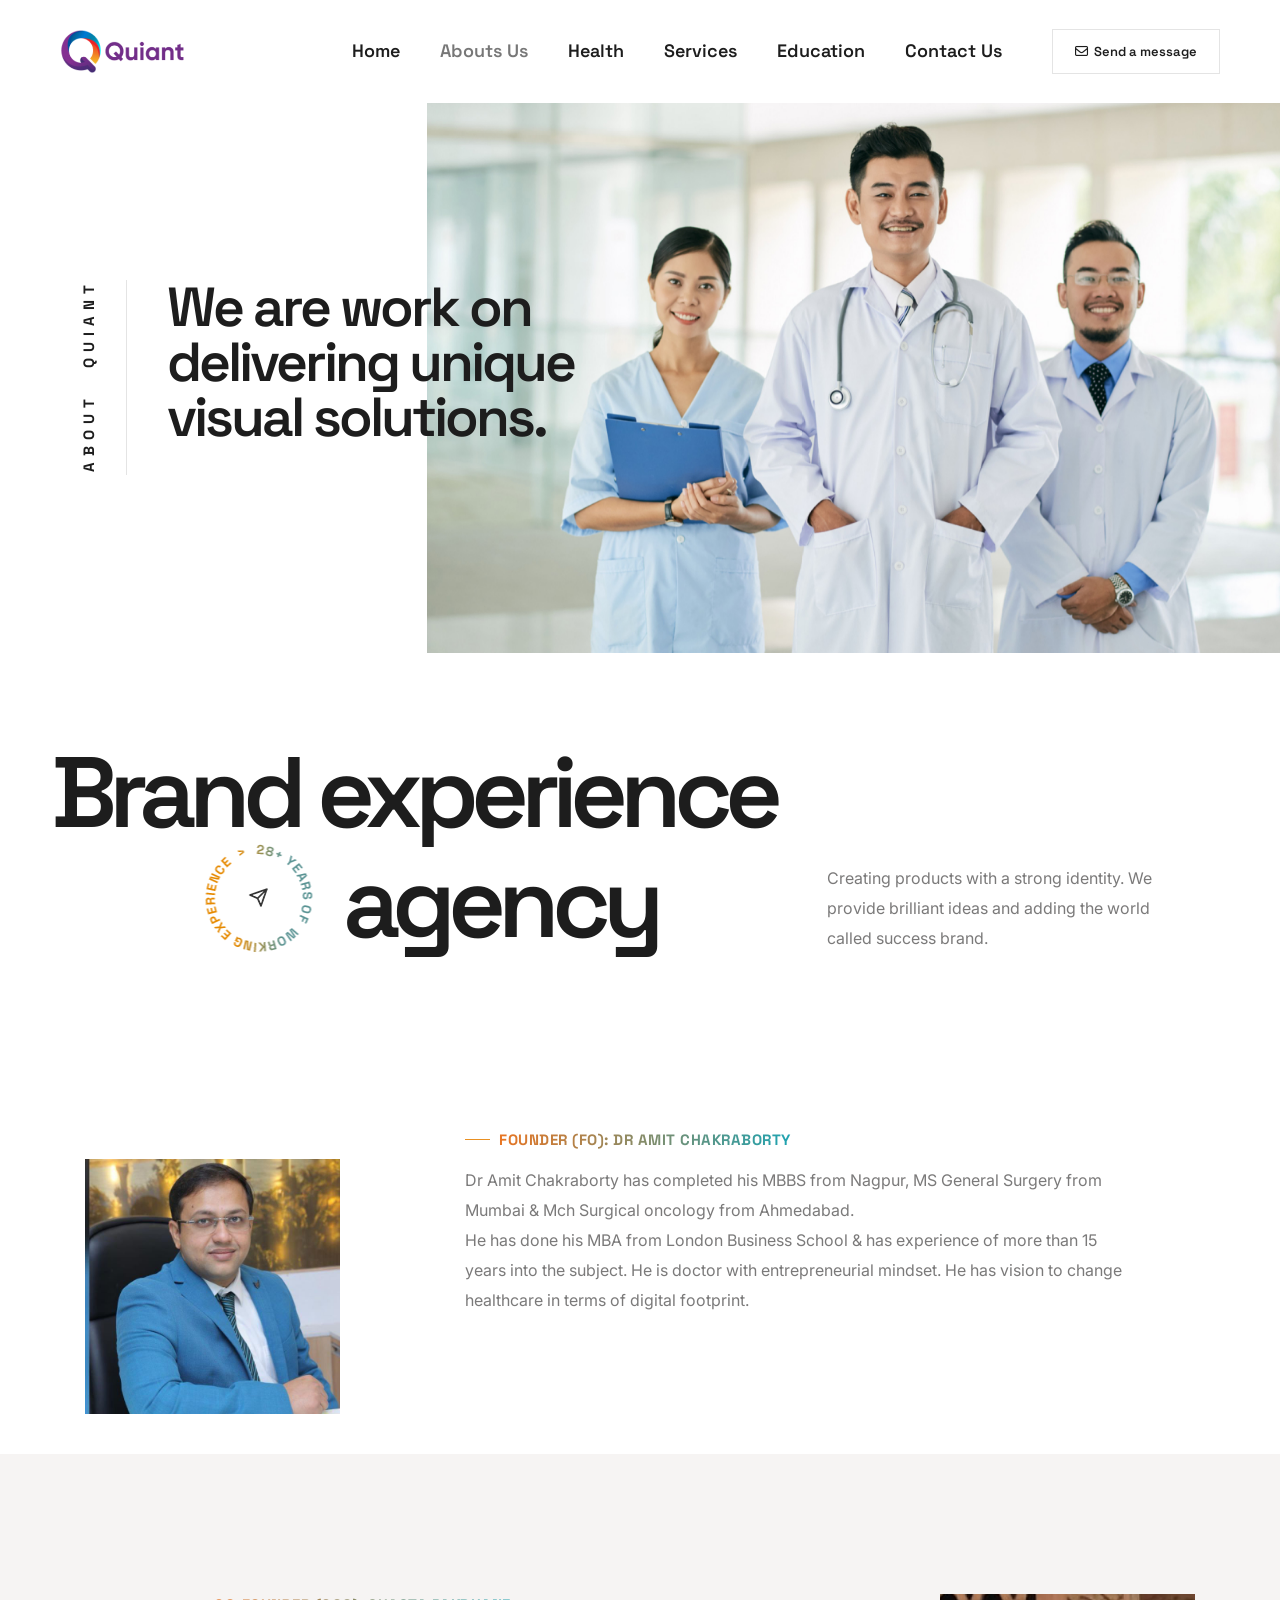
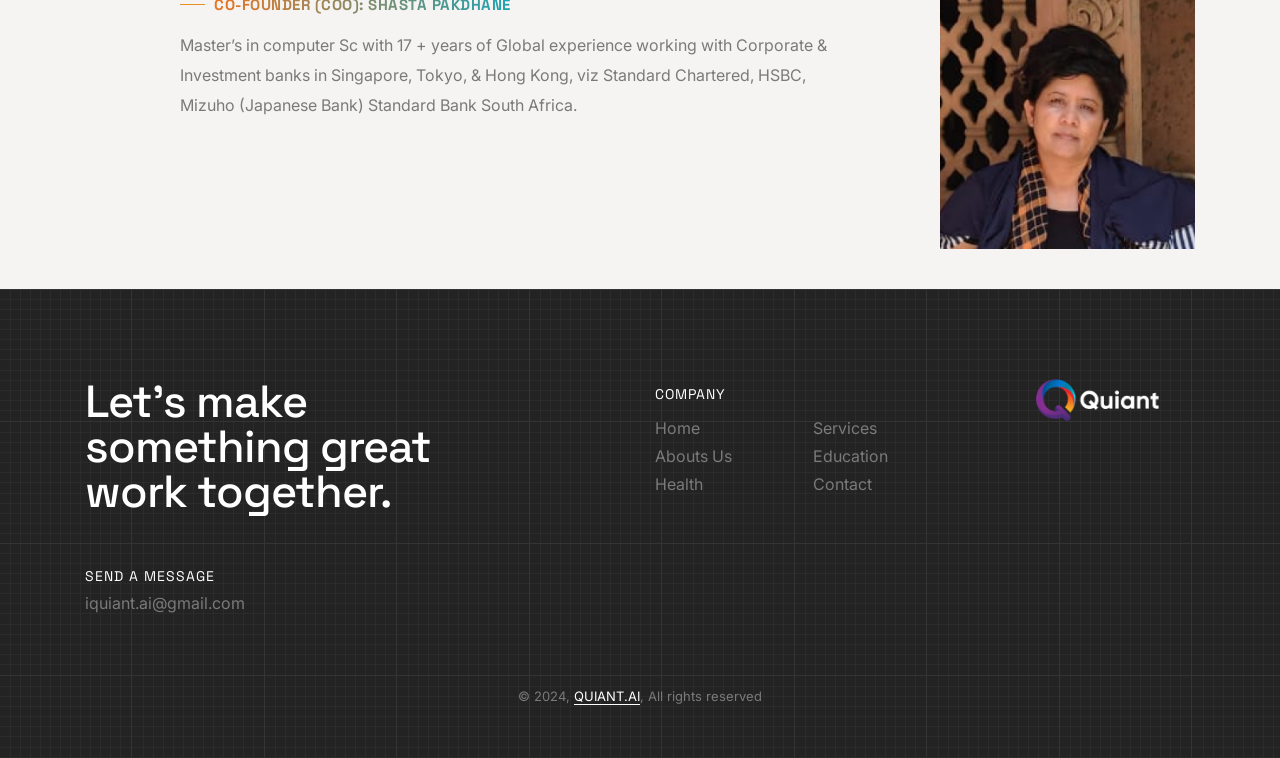
==== about.html @ cbd90752 "Quiant main website" ====
<!DOCTYPE html>
<html lang="en">
  <head>
    <meta http-equiv="Content-Type" content="text/html; charset=UTF-8">
    <title>Welcome to QUIANT.AI</title>

    <meta name="description" content="QUIANT.AI">
    <meta name=”robots” content="index, follow">

    <meta http-equiv="X-UA-Compatible" content="IE=edge">
    <meta name="viewport" content="width=device-width,initial-scale=1.0">
    <link rel="shortcut icon" href="images/favicon.png">
    <link rel="preconnect" href="https://fonts.googleapis.com/" crossorigin="">
    <link rel="preconnect" href="https://fonts.gstatic.com/" crossorigin="">
    <link rel="stylesheet" href="css/vendors.min.css">
    <link rel="stylesheet" href="css/icon.min.css">
    <!-- <link rel="stylesheet" href="https://cdnjs.cloudflare.com/ajax/libs/font-awesome/6.5.2/css/all.min.css" integrity="sha512-SnH5WK+bZxgPHs44uWIX+LLJAJ9/2PkPKZ5QiAj6Ta86w+fsb2TkcmfRyVX3pBnMFcV7oQPJkl9QevSCWr3W6A==" crossorigin="anonymous" referrerpolicy="no-referrer" /> -->
    <link rel="stylesheet" href="css/style.min.css">
    <link rel="stylesheet" href="css/responsive.min.css">
    <link rel="stylesheet" href="css/branding-agency.css">
  </head>
  <body>
    <header>
      <nav class="navbar navbar-expand-lg header-light bg-white header-reverse glass-effect">
        <div class="container-fluid">
          <div class="col-auto col-lg-2 me-lg-0 me-auto">
            <a class="navbar-brand" href="">
              <img src="images/logo.png" alt="" class="default-logo" width="125" height="34">
            </a>
          </div>
          <div class="col-auto ms-auto md-ms-0 menu-order position-static">
            <button class="navbar-toggler float-start" type="button" data-bs-toggle="collapse" data-bs-target="#navbarNav" aria-controls="#navbarNav-clone" aria-label="Toggle navigation" data-target="#navbarNav-clone">
              <span class="navbar-toggler-line"></span>
              <span class="navbar-toggler-line"></span>
              <span class="navbar-toggler-line"></span>
              <span class="navbar-toggler-line"></span>
            </button>
            <div class="collapse navbar-collapse justify-content-center" id="navbarNav">
              <ul class="navbar-nav alt-font">
                <li class="nav-item">
                  <a href="index.html" class="nav-link">Home</a>
                </li>
                <li class="nav-item active">
                  <a href="about.html" class="nav-link">Abouts Us</a>
                </li>
                <li class="nav-item">
                  <a href="health.html" class="nav-link">Health</a>
                </li>
                <li class="nav-item">
                  <a href="services.html" class="nav-link">Services</a>
                </li>
                <li class="nav-item">
                  <a href="education.html" class="nav-link">Education</a>
                </li>
                <li class="nav-item">
                  <a href="contact.html" class="nav-link">Contact Us</a>
                </li>
              </ul>
            </div>
          </div>
          <div class="col-auto text-end d-none d-sm-flex">
            <div class="header-icon">
              <div class="header-button">
                <a href="mailto:iquiant.ai@gmail.com" class="btn border-1 btn-transparent-light-gray btn-medium left-icon btn-switch-text">
                  <span>
                    <span>
                      <i class="fa-regular fa-envelope"></i>
                    </span>
                    <span class="btn-double-text" data-text="Send a message">Send a message</span>
                  </span>
                </a>
              </div>
            </div>
          </div>
        </div>
      </nav>
    </header>
    <div class="page-layout">
      <section class="p-0 top-space-margin position-relative overflow-hidden" style="margin-top: 94px;">
        <div class="container-fluid p-0 h-100 position-relative">
          <div class="row g-0">
            <div class="col-xl-4 col-lg-5 d-flex justify-content-center align-items-center ps-10 xxl-ps-6 xl-ps-4 md-ps-4 sm-ps-0 position-relative order-2 order-lg-1 appear anime-child anime-complete" data-anime="{ &quot;el&quot;: &quot;childs&quot;, &quot;translateY&quot;: [30, 0], &quot;opacity&quot;: [0,1], &quot;duration&quot;: 600, &quot;delay&quot;:0, &quot;staggervalue&quot;: 300, &quot;easing&quot;: &quot;easeOutQuad&quot; }">
              <div class="vertical-title-center align-items-center justify-content-center flex-shrink-0 w-75px sm-w-50px" style="">
                <h1 class="title fs-15 alt-font text-dark-gray fw-700 text-uppercase ls-1px text-uppercase d-flex w-auto align-items-center m-0 appear" data-fancy-text="{ &quot;opacity&quot;: [0, 1], &quot;translateY&quot;: [50, 0], &quot;filter&quot;: [&quot;blur(20px)&quot;, &quot;blur(0px)&quot;], &quot;string&quot;: [&quot;about agency&quot;], &quot;duration&quot;: 400, &quot;delay&quot;: 0, &quot;speed&quot;: 50, &quot;easing&quot;: &quot;easeOutQuad&quot; }">
                  <span class="anime-text words chars splitting" data-splitting="true" style="--word-total: 2; --char-total: 11;">
                    <span class="word" data-word="about" style="--word-index: 0;">
                      <span class="char" data-char="a" style="--char-index: 0; opacity: 1; transform: translateY(0px); filter: blur(0px);">a</span>
                      <span class="char" data-char="b" style="--char-index: 1; opacity: 1; transform: translateY(0px); filter: blur(0px);">b</span>
                      <span class="char" data-char="o" style="--char-index: 2; opacity: 1; transform: translateY(0px); filter: blur(0px);">o</span>
                      <span class="char" data-char="u" style="--char-index: 3; opacity: 1; transform: translateY(0px); filter: blur(0px);">u</span>
                      <span class="char" data-char="t" style="--char-index: 4; opacity: 1; transform: translateY(0px); filter: blur(0px);">t</span>
                    </span>
                    <span class="whitespace"></span>
                    <span class="word" data-word="agency" style="--word-index: 1;">
                        <span class="char" data-char="a" ></span>
                        <span class="char" data-char="a" ></span>
                        <span class="char" data-char="a" ></span>
                        <span class="char" data-char="a" ></span>
                        <span class="char" data-char="a" ></span>
                      <span class="char" data-char="a" style="--char-index: 5; opacity: 1; transform: translateY(0px); filter: blur(0px);">Q</span>
                      <span class="char" data-char="g" style="--char-index: 6; opacity: 1; transform: translateY(0px); filter: blur(0px);">U</span>
                      <span class="char" data-char="e" style="--char-index: 7; opacity: 1; transform: translateY(0px); filter: blur(0px);">I</span>
                      <span class="char" data-char="n" style="--char-index: 8; opacity: 1; transform: translateY(0px); filter: blur(0px);">A</span>
                      <span class="char" data-char="c" style="--char-index: 9; opacity: 1; transform: translateY(0px); filter: blur(0px);">N</span>
                      <span class="char" data-char="y" style="--char-index: 10; opacity: 1; transform: translateY(0px); filter: blur(0px);">T</span>
                    </span>
                  </span>
                </h1>
              </div>
              <div class="border-start border-color-extra-medium-gray ps-40px sm-ps-20px position-relative z-index-9" style="">
                <h2 class="text-dark-gray fw-600 alt-font outside-box-right-10 xl-outside-box-right-15 lg-outside-box-right-20 md-me-0 sm-mb-0 ls-minus-3px">We are work on delivering unique visual solutions.</h2>
              </div>
            </div>
            <div class="col-xl-8 col-lg-7 position-relative one-half-screen order-1 order-lg-2 md-mb-50px">
              <div class="overflow-hidden position-relative">
                <div class="w-100 appear" data-anime="{ &quot;effect&quot;: &quot;slide&quot;, &quot;direction&quot;: &quot;lr&quot;, &quot;color&quot;: &quot;#f7f7f7&quot;, &quot;duration&quot;: 1000, &quot;delay&quot;: 0 }" style="position: relative;">
                  <img src="images/about-title-bg.jpg" alt="" class="w-100 liquid-parallax" data-parallax-liquid="true" data-parallax-position="top" data-parallax-scale="1.05" style="transform: translateY(-24px) scale(1.049); opacity: 1;" data-no-retina="">
                </div>
              </div>
            </div>
          </div>
        </div>
      </section>
      <section>
        <div class="container">
          <div class="row mb-6 sm-mb-50px">
            <div class="col-md-12 text-center text-md-start" data-anime="{&quot;opacity&quot;: [0,1], &quot;duration&quot;: 600, &quot;delay&quot;:0, &quot;staggervalue&quot;: 300, &quot;easing&quot;: &quot;easeOutQuad&quot; }">
              <div class="fs-140 xxl-fs-100 sm-fs-60 fw-600 text-dark-gray alt-font ls-minus-8px sm-ls-minus-2px skrollable skrollable-before" data-bottom-top="transform: translate3d(-50px, 0px, 0px);" data-top-bottom="transform: translate3d(50px, 0px, 0px);" style="transform: translate3d(-50px, 0px, 0px);">Brand experience</div>
            </div>
            <div class="col-12">
              <div class="row align-items-center align-items-lg-end skrollable skrollable-before" data-bottom-top="transform: translate3d(-30px, 0px, 0px);" data-top-bottom="transform: translate3d(30px, 0px, 0px);" style="transform: translate3d(-30px, 0px, 0px);">
                <div class="col-lg-3 col-md-4 text-md-end text-center md-mt-30px md-mb-20px" data-anime="{&quot;opacity&quot;: [0,1], &quot;duration&quot;: 600, &quot;delay&quot;:0, &quot;staggervalue&quot;: 300, &quot;easing&quot;: &quot;easeOutQuad&quot; }">
                  <div class="position-relative">
                    <img src="images/about-01.webp" class="animation-rotation position-relative z-index-2" alt="" data-no-retina="">
                    <div class="absolute-middle-center w-100 z-index-1">
                      <img src="images/about-02.webp" alt="" data-no-retina="">
                    </div>
                  </div>
                </div>
                <div class="col-lg-5 col-md-6 text-center text-md-start" data-anime="{&quot;opacity&quot;: [0,1], &quot;duration&quot;: 600, &quot;delay&quot;:0, &quot;staggervalue&quot;: 300, &quot;easing&quot;: &quot;easeOutQuad&quot; }">
                  <div class="fs-140 xxl-fs-100 sm-fs-60 fw-600 text-dark-gray alt-font ls-minus-8px sm-ls-minus-2px">agency</div>
                </div>
                <div class="col-lg-4 last-paragraph-no-margin md-mt-30px" data-anime="{&quot;opacity&quot;: [0,1], &quot;duration&quot;: 600, &quot;delay&quot;:0, &quot;staggervalue&quot;: 300, &quot;easing&quot;: &quot;easeOutQuad&quot; }">
                  <p class="w-95 md-w-80 mx-auto text-center text-lg-start sm-w-100">Creating products with a strong identity. We provide brilliant ideas and adding the world called success brand. </p>
                </div>
              </div>
            </div>
          </div>
        </div>
      </section>
      
      <section class="pt-0">
         <div class="container">
           <div class="row d-flex justify-content-center align-items-center">
             <div class="col-lg-3 position-relative">
               <div class="row align-items-center position-relative md-mb-15 appear anime-complete" data-anime='{ "opacity": [0,1], "duration": 600, "delay":0, "staggervalue": 300, "easing": "easeOutQuad" }' style="">
                 <div class="w-100 sm-w-100 sm-mb-30px skrollable skrollable-before" data-bottom-top="transform: translateY(50px)" data-top-bottom="transform: translateY(-50px)" style="transform: translateY(50px);">
                   <img class="w-100" src="images/Amit-Chakraborty.png" alt="" data-no-retina="" />
                 </div>
               </div>
             </div>
             <div class="col-xl-8 col-lg-8 offset-xl-1 md-mt-20 sm-mt-0 appear anime-child anime-complete" data-anime='{ "el": "childs", "translateY": [30, 0], "opacity": [0,1], "duration": 600, "delay":0, "staggervalue": 300, "easing": "easeOutQuad" }'>
               <div class="mb-10px" style="">
                 <span class="w-25px h-1px d-inline-block bg-base-color me-5px align-middle"></span>
                 <span class="text-gradient-base-color fs-15 alt-font fw-700 ls-05px text-uppercase d-inline-block align-middle">Founder (FO): Dr Amit Chakraborty</span>
               </div>
                 <p class="w-90 md-w-100 mb-35px sm-mb-20px" style="">Dr Amit Chakraborty has completed his MBBS from Nagpur, MS General Surgery from Mumbai & Mch Surgical oncology from Ahmedabad.<br> He has done his MBA from London Business School & has experience of more than 15 years into the subject. He is doctor with entrepreneurial mindset. He has vision to change healthcare in terms of digital footprint.</p>
             </div>
           </div>
         </div>
       </section>
       <section class=" bg-linen">
         <div class="container">
           <div class="row d-flex justify-content-center align-items-center">
             
             <div class="col-xl-8 col-lg-8 offset-xl-1 md-mt-20 sm-mt-0 appear anime-child anime-complete" data-anime='{ "el": "childs", "translateY": [30, 0], "opacity": [0,1], "duration": 600, "delay":0, "staggervalue": 300, "easing": "easeOutQuad" }'>
                 <div class="mb-10px" style="">
                   <span class="w-25px h-1px d-inline-block bg-base-color me-5px align-middle"></span>
                   <span class="text-gradient-base-color fs-15 alt-font fw-700 ls-05px text-uppercase d-inline-block align-middle">Co-Founder (COO): Shasta Pakdhane</span>
                 </div>
                   <p class="w-90 md-w-100 mb-35px sm-mb-20px" style="">Master’s in computer Sc with 17 + years of Global experience working with Corporate & Investment banks in Singapore, Tokyo, & Hong Kong, viz Standard Chartered, HSBC, Mizuho (Japanese Bank) Standard Bank South Africa.</p>
               </div>
               
             <div class="col-lg-3 position-relative">
               <div class="row align-items-center position-relative md-mb-15 appear anime-complete" data-anime='{ "opacity": [0,1], "duration": 600, "delay":0, "staggervalue": 300, "easing": "easeOutQuad" }' style="">
                 <div class="w-100 sm-w-100 sm-mb-30px skrollable skrollable-before" data-bottom-top="transform: translateY(50px)" data-top-bottom="transform: translateY(-50px)" style="transform: translateY(50px);">
                   <img class="w-100" src="images/Shasta-Pakdhane.png" alt="" data-no-retina="" />
                 </div>
               </div>
             </div>
           </div>
         </div>
       </section>
       
      <footer class="bg-charcoal-blue pb-4 sm-pb-50px" style="background-image: url(images/pattern.svg)">
        <div class="container">
          <div class="row mb-6">
            <div class="col-lg-5 col-md-6 sm-mb-30px order-2 order-md-1">
              <h3 class="text-white fw-500 alt-font mb-50px ls-minus-1px sm-mb-30px">Let's make something great work together.</h3>
              <div class="row">
                <div class="col-lg-5 col-6">
                  <span class="alt-font fs-14 text-uppercase d-block text-white ls-1px lh-24">Send a message</span>
                  <a href="mailto:iquiant.ai@gmail.com">iquiant.ai@gmail.com</a>
                </div>
              </div>
            </div>
            <div class="col-md-4 offset-lg-1 col-6 order-3 order-md-2">
              <span class="alt-font fs-14 text-uppercase mb-5px d-block text-white ls-1px">Company</span>
              <div class="row">
                <ul class="col-md-5 col-6">
                  <li>
                    <a href="index.html">Home</a>
                  </li>
                  <li>
                    <a href="about.html">Abouts Us</a>
                  </li>
                  <li>
                    <a href="health.html">Health</a>
                  </li>
                </ul>
                <ul class="col-md-5 col-6">
                  <li>
                    <a href="services.html">Services</a>
                  </li>
                  <li>
                    <a href="education.html">Education</a>
                  </li>
                  <li>
                    <a href="contact.html">Contact</a>
                  </li>
                </ul>
              </div>
            </div>
            <div class="col-md-2 order-1 order-md-4 sm-mb-30px">
              <a href="" class="footer-logo">
                <img src="images/white-logo.png" alt="" width="125" height="34">
              </a>
            </div>
          </div>
          <div class="row">
            <div class="col-md-12 text-center last-paragraph-no-margin">
              <p class="fs-13 lh-22">© 2024, <a href="" target="_blank" class="text-decoration-line-bottom text-white">QUIANT.AI</a>, All rights reserved </p>
            </div>
          </div>
        </div>
      </footer>
    </div>
    <div class="scroll-progress d-none d-xxl-block">
      <a href="" class="scroll-top" aria-label="scroll">
        <span class="scroll-text">Scroll</span>
        <span class="scroll-line">
          <span class="scroll-point"></span>
        </span>
      </a>
    </div>
    <script type="text/javascript" src="js/jquery.js"></script>
    <script type="text/javascript" src="js/vendors.min.js"></script>
    <script type="text/javascript" src="js/main.js"></script>
  </body>
---- css/icon.min.css ----
@charset "UTF-8";/*!
    Font Awesome
    Version: 6.5.1
    Plugin URL: https://fontawesome.com
    License: Copyright 2023 Fonticons, Inc. | https://fontawesome.com/license/free (Icons: CC BY 4.0, Fonts: SIL OFL 1.1, Code: MIT License)
!*/.fa-stack,.fa-ul>li{position:relative}.fa-beat,.fa-bounce{-webkit-animation-delay:var(--fa-animation-delay,0s);-webkit-animation-duration:var(--fa-animation-duration,1s)}.fa{font-family:var(--fa-style-family,"Font Awesome 6 Free");font-weight:var(--fa-style,900)}.fa-brands,.fa-regular,.fab,.far{font-weight:400}.fa,.fa-brands,.fa-classic,.fa-regular,.fa-sharp,.fa-solid,.fab,.far,.fas{-moz-osx-font-smoothing:grayscale;-webkit-font-smoothing:antialiased;display:var(--fa-display,inline-block);font-style:normal;font-variant:normal;line-height:1;text-rendering:auto}.fa-classic,.fa-regular,.fa-solid,.far,.fas{font-family:"Font Awesome 6 Free"}.fa-brands,.fab{font-family:"Font Awesome 6 Brands"}.fa-1x{font-size:1em}.fa-2x,.fa-2xl,.fa-stack-2x{font-size:2em}.fa-3x{font-size:3em}.fa-4x{font-size:4em}.fa-5x{font-size:5em}.fa-6x{font-size:6em}.fa-7x{font-size:7em}.fa-8x{font-size:8em}.fa-9x{font-size:9em}.fa-10x{font-size:10em}.fa-2xs{font-size:.625em;line-height:.1em;vertical-align:.225em}.fa-xs{font-size:.75em;line-height:.08333em;vertical-align:.125em}.fa-sm{font-size:.875em;line-height:.07143em;vertical-align:.05357em}.fa-lg{font-size:1.25em;line-height:.05em;vertical-align:-.075em}.fa-xl{font-size:1.5em;line-height:.04167em;vertical-align:-.125em}.fa-2xl{line-height:.03125em;vertical-align:-.1875em}.fa-fw{text-align:center;width:1.25em}.fa-ul{list-style-type:none;margin-left:var(--fa-li-margin,2.5em);padding-left:0}.fa-li{left:calc(var(--fa-li-width,2em) * -1);position:absolute;text-align:center;width:var(--fa-li-width,2em);line-height:inherit}.fa-border{border-color:var(--fa-border-color,#eee);border-radius:var(--fa-border-radius,.1em);border-style:var(--fa-border-style,solid);border-width:var(--fa-border-width,.08em);padding:var(--fa-border-padding,.2em .25em .15em)}.fa-pull-left{float:left;margin-right:var(--fa-pull-margin,.3em)}.fa-pull-right{float:right;margin-left:var(--fa-pull-margin,.3em)}.fa-beat{-webkit-animation-name:fa-beat;animation-name:fa-beat;animation-delay:var(--fa-animation-delay,0s);-webkit-animation-direction:var(--fa-animation-direction,normal);animation-direction:var(--fa-animation-direction,normal);animation-duration:var(--fa-animation-duration,1s);-webkit-animation-iteration-count:var(--fa-animation-iteration-count,infinite);animation-iteration-count:var(--fa-animation-iteration-count,infinite);-webkit-animation-timing-function:var(--fa-animation-timing,ease-in-out);animation-timing-function:var(--fa-animation-timing,ease-in-out)}.fa-bounce,.fa-fade{-webkit-animation-direction:var(--fa-animation-direction,normal);-webkit-animation-iteration-count:var(--fa-animation-iteration-count,infinite)}.fa-bounce{-webkit-animation-name:fa-bounce;animation-name:fa-bounce;animation-delay:var(--fa-animation-delay,0s);animation-direction:var(--fa-animation-direction,normal);animation-duration:var(--fa-animation-duration,1s);animation-iteration-count:var(--fa-animation-iteration-count,infinite);-webkit-animation-timing-function:var(--fa-animation-timing,cubic-bezier(.28,.84,.42,1));animation-timing-function:var(--fa-animation-timing,cubic-bezier(.28,.84,.42,1))}.fa-beat-fade,.fa-fade{-webkit-animation-delay:var(--fa-animation-delay,0s)}.fa-fade{-webkit-animation-name:fa-fade;animation-name:fa-fade;animation-delay:var(--fa-animation-delay,0s);animation-direction:var(--fa-animation-direction,normal);-webkit-animation-duration:var(--fa-animation-duration,1s);animation-duration:var(--fa-animation-duration,1s);animation-iteration-count:var(--fa-animation-iteration-count,infinite);-webkit-animation-timing-function:var(--fa-animation-timing,cubic-bezier(.4,0,.6,1));animation-timing-function:var(--fa-animation-timing,cubic-bezier(.4,0,.6,1))}.fa-beat-fade,.fa-flip{-webkit-animation-direction:var(--fa-animation-direction,normal);-webkit-animation-iteration-count:var(--fa-animation-iteration-count,infinite)}.fa-beat-fade{-webkit-animation-name:fa-beat-fade;animation-name:fa-beat-fade;animation-delay:var(--fa-animation-delay,0s);animation-direction:var(--fa-animation-direction,normal);-webkit-animation-duration:var(--fa-animation-duration,1s);animation-duration:var(--fa-animation-duration,1s);animation-iteration-count:var(--fa-animation-iteration-count,infinite);-webkit-animation-timing-function:var(--fa-animation-timing,cubic-bezier(.4,0,.6,1));animation-timing-function:var(--fa-animation-timing,cubic-bezier(.4,0,.6,1))}.fa-flip,.fa-shake{-webkit-animation-delay:var(--fa-animation-delay,0s)}.fa-flip{-webkit-animation-name:fa-flip;animation-name:fa-flip;animation-delay:var(--fa-animation-delay,0s);animation-direction:var(--fa-animation-direction,normal);-webkit-animation-duration:var(--fa-animation-duration,1s);animation-duration:var(--fa-animation-duration,1s);animation-iteration-count:var(--fa-animation-iteration-count,infinite);-webkit-animation-timing-function:var(--fa-animation-timing,ease-in-out);animation-timing-function:var(--fa-animation-timing,ease-in-out)}.fa-shake,.fa-spin{-webkit-animation-direction:var(--fa-animation-direction,normal);-webkit-animation-iteration-count:var(--fa-animation-iteration-count,infinite)}.fa-shake{-webkit-animation-name:fa-shake;animation-name:fa-shake;animation-delay:var(--fa-animation-delay,0s);animation-direction:var(--fa-animation-direction,normal);-webkit-animation-duration:var(--fa-animation-duration,1s);animation-duration:var(--fa-animation-duration,1s);animation-iteration-count:var(--fa-animation-iteration-count,infinite);-webkit-animation-timing-function:var(--fa-animation-timing,linear);animation-timing-function:var(--fa-animation-timing,linear)}.fa-spin{-webkit-animation-name:fa-spin;animation-name:fa-spin;-webkit-animation-delay:var(--fa-animation-delay,0s);animation-delay:var(--fa-animation-delay,0s);animation-direction:var(--fa-animation-direction,normal);-webkit-animation-duration:var(--fa-animation-duration,2s);animation-duration:var(--fa-animation-duration,2s);animation-iteration-count:var(--fa-animation-iteration-count,infinite);-webkit-animation-timing-function:var(--fa-animation-timing,linear);animation-timing-function:var(--fa-animation-timing,linear)}.fa-spin-reverse{--fa-animation-direction:reverse}.fa-pulse,.fa-spin-pulse{-webkit-animation-name:fa-spin;animation-name:fa-spin;-webkit-animation-direction:var(--fa-animation-direction,normal);animation-direction:var(--fa-animation-direction,normal);-webkit-animation-duration:var(--fa-animation-duration,1s);animation-duration:var(--fa-animation-duration,1s);-webkit-animation-iteration-count:var(--fa-animation-iteration-count,infinite);animation-iteration-count:var(--fa-animation-iteration-count,infinite);-webkit-animation-timing-function:var(--fa-animation-timing,steps(8));animation-timing-function:var(--fa-animation-timing,steps(8))}@media (prefers-reduced-motion:reduce){.fa-beat,.fa-beat-fade,.fa-bounce,.fa-fade,.fa-flip,.fa-pulse,.fa-shake,.fa-spin,.fa-spin-pulse{-webkit-animation-delay:-1ms;animation-delay:-1ms;-webkit-animation-duration:1ms;animation-duration:1ms;-webkit-animation-iteration-count:1;animation-iteration-count:1;-webkit-transition-delay:0s;transition-delay:0s;-webkit-transition-duration:0s;transition-duration:0s}}@-webkit-keyframes fa-beat{0%,90%{-webkit-transform:scale(1);transform:scale(1)}45%{-webkit-transform:scale(var(--fa-beat-scale,1.25));transform:scale(var(--fa-beat-scale,1.25))}}@keyframes fa-beat{0%,90%{-webkit-transform:scale(1);transform:scale(1)}45%{-webkit-transform:scale(var(--fa-beat-scale,1.25));transform:scale(var(--fa-beat-scale,1.25))}}@-webkit-keyframes fa-bounce{0%,100%,64%{-webkit-transform:scale(1,1) translateY(0);transform:scale(1,1) translateY(0)}10%{-webkit-transform:scale(var(--fa-bounce-start-scale-x,1.1),var(--fa-bounce-start-scale-y,.9)) translateY(0);transform:scale(var(--fa-bounce-start-scale-x,1.1),var(--fa-bounce-start-scale-y,.9)) translateY(0)}30%{-webkit-transform:scale(var(--fa-bounce-jump-scale-x,.9),var(--fa-bounce-jump-scale-y,1.1)) translateY(var(--fa-bounce-height,-.5em));transform:scale(var(--fa-bounce-jump-scale-x,.9),var(--fa-bounce-jump-scale-y,1.1)) translateY(var(--fa-bounce-height,-.5em))}50%{-webkit-transform:scale(var(--fa-bounce-land-scale-x,1.05),var(--fa-bounce-land-scale-y,.95)) translateY(0);transform:scale(var(--fa-bounce-land-scale-x,1.05),var(--fa-bounce-land-scale-y,.95)) translateY(0)}57%{-webkit-transform:scale(1,1) translateY(var(--fa-bounce-rebound,-.125em));transform:scale(1,1) translateY(var(--fa-bounce-rebound,-.125em))}}@keyframes fa-bounce{0%,100%,64%{-webkit-transform:scale(1,1) translateY(0);transform:scale(1,1) translateY(0)}10%{-webkit-transform:scale(var(--fa-bounce-start-scale-x,1.1),var(--fa-bounce-start-scale-y,.9)) translateY(0);transform:scale(var(--fa-bounce-start-scale-x,1.1),var(--fa-bounce-start-scale-y,.9)) translateY(0)}30%{-webkit-transform:scale(var(--fa-bounce-jump-scale-x,.9),var(--fa-bounce-jump-scale-y,1.1)) translateY(var(--fa-bounce-height,-.5em));transform:scale(var(--fa-bounce-jump-scale-x,.9),var(--fa-bounce-jump-scale-y,1.1)) translateY(var(--fa-bounce-height,-.5em))}50%{-webkit-transform:scale(var(--fa-bounce-land-scale-x,1.05),var(--fa-bounce-land-scale-y,.95)) translateY(0);transform:scale(var(--fa-bounce-land-scale-x,1.05),var(--fa-bounce-land-scale-y,.95)) translateY(0)}57%{-webkit-transform:scale(1,1) translateY(var(--fa-bounce-rebound,-.125em));transform:scale(1,1) translateY(var(--fa-bounce-rebound,-.125em))}}@-webkit-keyframes fa-fade{50%{opacity:var(--fa-fade-opacity,.4)}}@keyframes fa-fade{50%{opacity:var(--fa-fade-opacity,.4)}}@-webkit-keyframes fa-beat-fade{0%,100%{opacity:var(--fa-beat-fade-opacity,.4);-webkit-transform:scale(1);transform:scale(1)}50%{opacity:1;-webkit-transform:scale(var(--fa-beat-fade-scale,1.125));transform:scale(var(--fa-beat-fade-scale,1.125))}}@keyframes fa-beat-fade{0%,100%{opacity:var(--fa-beat-fade-opacity,.4);-webkit-transform:scale(1);transform:scale(1)}50%{opacity:1;-webkit-transform:scale(var(--fa-beat-fade-scale,1.125));transform:scale(var(--fa-beat-fade-scale,1.125))}}@-webkit-keyframes fa-flip{50%{-webkit-transform:rotate3d(var(--fa-flip-x,0),var(--fa-flip-y,1),var(--fa-flip-z,0),var(--fa-flip-angle,-180deg));transform:rotate3d(var(--fa-flip-x,0),var(--fa-flip-y,1),var(--fa-flip-z,0),var(--fa-flip-angle,-180deg))}}@keyframes fa-flip{50%{-webkit-transform:rotate3d(var(--fa-flip-x,0),var(--fa-flip-y,1),var(--fa-flip-z,0),var(--fa-flip-angle,-180deg));transform:rotate3d(var(--fa-flip-x,0),var(--fa-flip-y,1),var(--fa-flip-z,0),var(--fa-flip-angle,-180deg))}}@-webkit-keyframes fa-shake{0%{-webkit-transform:rotate(-15deg);transform:rotate(-15deg)}4%{-webkit-transform:rotate(15deg);transform:rotate(15deg)}24%,8%{-webkit-transform:rotate(-18deg);transform:rotate(-18deg)}12%,28%{-webkit-transform:rotate(18deg);transform:rotate(18deg)}16%{-webkit-transform:rotate(-22deg);transform:rotate(-22deg)}20%{-webkit-transform:rotate(22deg);transform:rotate(22deg)}32%{-webkit-transform:rotate(-12deg);transform:rotate(-12deg)}36%{-webkit-transform:rotate(12deg);transform:rotate(12deg)}100%,40%{-webkit-transform:rotate(0);transform:rotate(0)}}@keyframes fa-shake{0%{-webkit-transform:rotate(-15deg);transform:rotate(-15deg)}4%{-webkit-transform:rotate(15deg);transform:rotate(15deg)}24%,8%{-webkit-transform:rotate(-18deg);transform:rotate(-18deg)}12%,28%{-webkit-transform:rotate(18deg);transform:rotate(18deg)}16%{-webkit-transform:rotate(-22deg);transform:rotate(-22deg)}20%{-webkit-transform:rotate(22deg);transform:rotate(22deg)}32%{-webkit-transform:rotate(-12deg);transform:rotate(-12deg)}36%{-webkit-transform:rotate(12deg);transform:rotate(12deg)}100%,40%{-webkit-transform:rotate(0);transform:rotate(0)}}@-webkit-keyframes fa-spin{0%{-webkit-transform:rotate(0);transform:rotate(0)}100%{-webkit-transform:rotate(360deg);transform:rotate(360deg)}}@keyframes fa-spin{0%{-webkit-transform:rotate(0);transform:rotate(0)}100%{-webkit-transform:rotate(360deg);transform:rotate(360deg)}}.fa-rotate-90{-webkit-transform:rotate(90deg);transform:rotate(90deg)}.fa-rotate-180{-webkit-transform:rotate(180deg);transform:rotate(180deg)}.fa-rotate-270{-webkit-transform:rotate(270deg);transform:rotate(270deg)}.fa-flip-horizontal{-webkit-transform:scale(-1,1);transform:scale(-1,1)}.fa-flip-vertical{-webkit-transform:scale(1,-1);transform:scale(1,-1)}.fa-flip-both,.fa-flip-horizontal.fa-flip-vertical{-webkit-transform:scale(-1,-1);transform:scale(-1,-1)}.fa-rotate-by{-webkit-transform:rotate(var(--fa-rotate-angle,none));transform:rotate(var(--fa-rotate-angle,none))}.fa-stack{display:inline-block;height:2em;line-height:2em;vertical-align:middle;width:2.5em}.fa-stack-1x,.fa-stack-2x{left:0;position:absolute;text-align:center;width:100%;z-index:var(--fa-stack-z-index,auto)}.fa-stack-1x{line-height:inherit}.fa-inverse{color:var(--fa-inverse,#fff)}.fa-0::before{content:"0"}.fa-1::before{content:"1"}.fa-2::before{content:"2"}.fa-3::before{content:"3"}.fa-4::before{content:"4"}.fa-5::before{content:"5"}.fa-6::before{content:"6"}.fa-7::before{content:"7"}.fa-8::before{content:"8"}.fa-9::before{content:"9"}.fa-fill-drip::before{content:"\f576"}.fa-arrows-to-circle::before{content:"\e4bd"}.fa-chevron-circle-right::before,.fa-circle-chevron-right::before{content:"\f138"}.fa-at::before{content:"@"}.fa-trash-alt::before,.fa-trash-can::before{content:"\f2ed"}.fa-text-height::before{content:"\f034"}.fa-user-times::before,.fa-user-xmark::before{content:"\f235"}.fa-stethoscope::before{content:"\f0f1"}.fa-comment-alt::before,.fa-message::before{content:"\f27a"}.fa-info::before{content:"\f129"}.fa-compress-alt::before,.fa-down-left-and-up-right-to-center::before{content:"\f422"}.fa-explosion::before{content:"\e4e9"}.fa-file-alt::before,.fa-file-lines::before,.fa-file-text::before{content:"\f15c"}.fa-wave-square::before{content:"\f83e"}.fa-ring::before{content:"\f70b"}.fa-building-un::before{content:"\e4d9"}.fa-dice-three::before{content:"\f527"}.fa-calendar-alt::before,.fa-calendar-days::before{content:"\f073"}.fa-anchor-circle-check::before{content:"\e4aa"}.fa-building-circle-arrow-right::before{content:"\e4d1"}.fa-volleyball-ball::before,.fa-volleyball::before{content:"\f45f"}.fa-arrows-up-to-line::before{content:"\e4c2"}.fa-sort-desc::before,.fa-sort-down::before{content:"\f0dd"}.fa-circle-minus::before,.fa-minus-circle::before{content:"\f056"}.fa-door-open::before{content:"\f52b"}.fa-right-from-bracket::before,.fa-sign-out-alt::before{content:"\f2f5"}.fa-atom::before{content:"\f5d2"}.fa-soap::before{content:"\e06e"}.fa-heart-music-camera-bolt::before,.fa-icons::before{content:"\f86d"}.fa-microphone-alt-slash::before,.fa-microphone-lines-slash::before{content:"\f539"}.fa-bridge-circle-check::before{content:"\e4c9"}.fa-pump-medical::before{content:"\e06a"}.fa-fingerprint::before{content:"\f577"}.fa-hand-point-right::before{content:"\f0a4"}.fa-magnifying-glass-location::before,.fa-search-location::before{content:"\f689"}.fa-forward-step::before,.fa-step-forward::before{content:"\f051"}.fa-face-smile-beam::before,.fa-smile-beam::before{content:"\f5b8"}.fa-flag-checkered::before{content:"\f11e"}.fa-football-ball::before,.fa-football::before{content:"\f44e"}.fa-school-circle-exclamation::before{content:"\e56c"}.fa-crop::before{content:"\f125"}.fa-angle-double-down::before,.fa-angles-down::before{content:"\f103"}.fa-users-rectangle::before{content:"\e594"}.fa-people-roof::before{content:"\e537"}.fa-people-line::before{content:"\e534"}.fa-beer-mug-empty::before,.fa-beer::before{content:"\f0fc"}.fa-diagram-predecessor::before{content:"\e477"}.fa-arrow-up-long::before,.fa-long-arrow-up::before{content:"\f176"}.fa-burn::before,.fa-fire-flame-simple::before{content:"\f46a"}.fa-male::before,.fa-person::before{content:"\f183"}.fa-laptop::before{content:"\f109"}.fa-file-csv::before{content:"\f6dd"}.fa-menorah::before{content:"\f676"}.fa-truck-plane::before{content:"\e58f"}.fa-record-vinyl::before{content:"\f8d9"}.fa-face-grin-stars::before,.fa-grin-stars::before{content:"\f587"}.fa-bong::before{content:"\f55c"}.fa-pastafarianism::before,.fa-spaghetti-monster-flying::before{content:"\f67b"}.fa-arrow-down-up-across-line::before{content:"\e4af"}.fa-spoon::before,.fa-utensil-spoon::before{content:"\f2e5"}.fa-jar-wheat::before{content:"\e517"}.fa-envelopes-bulk::before,.fa-mail-bulk::before{content:"\f674"}.fa-file-circle-exclamation::before{content:"\e4eb"}.fa-circle-h::before,.fa-hospital-symbol::before{content:"\f47e"}.fa-pager::before{content:"\f815"}.fa-address-book::before,.fa-contact-book::before{content:"\f2b9"}.fa-strikethrough::before{content:"\f0cc"}.fa-k::before{content:"K"}.fa-landmark-flag::before{content:"\e51c"}.fa-pencil-alt::before,.fa-pencil::before{content:"\f303"}.fa-backward::before{content:"\f04a"}.fa-caret-right::before{content:"\f0da"}.fa-comments::before{content:"\f086"}.fa-file-clipboard::before,.fa-paste::before{content:"\f0ea"}.fa-code-pull-request::before{content:"\e13c"}.fa-clipboard-list::before{content:"\f46d"}.fa-truck-loading::before,.fa-truck-ramp-box::before{content:"\f4de"}.fa-user-check::before{content:"\f4fc"}.fa-vial-virus::before{content:"\e597"}.fa-sheet-plastic::before{content:"\e571"}.fa-blog::before{content:"\f781"}.fa-user-ninja::before{content:"\f504"}.fa-person-arrow-up-from-line::before{content:"\e539"}.fa-scroll-torah::before,.fa-torah::before{content:"\f6a0"}.fa-broom-ball::before,.fa-quidditch-broom-ball::before,.fa-quidditch::before{content:"\f458"}.fa-toggle-off::before{content:"\f204"}.fa-archive::before,.fa-box-archive::before{content:"\f187"}.fa-person-drowning::before{content:"\e545"}.fa-arrow-down-9-1::before,.fa-sort-numeric-desc::before,.fa-sort-numeric-down-alt::before{content:"\f886"}.fa-face-grin-tongue-squint::before,.fa-grin-tongue-squint::before{content:"\f58a"}.fa-spray-can::before{content:"\f5bd"}.fa-truck-monster::before{content:"\f63b"}.fa-w::before{content:"W"}.fa-earth-africa::before,.fa-globe-africa::before{content:"\f57c"}.fa-rainbow::before{content:"\f75b"}.fa-circle-notch::before{content:"\f1ce"}.fa-tablet-alt::before,.fa-tablet-screen-button::before{content:"\f3fa"}.fa-paw::before{content:"\f1b0"}.fa-cloud::before{content:"\f0c2"}.fa-trowel-bricks::before{content:"\e58a"}.fa-face-flushed::before,.fa-flushed::before{content:"\f579"}.fa-hospital-user::before{content:"\f80d"}.fa-tent-arrow-left-right::before{content:"\e57f"}.fa-gavel::before,.fa-legal::before{content:"\f0e3"}.fa-binoculars::before{content:"\f1e5"}.fa-microphone-slash::before{content:"\f131"}.fa-box-tissue::before{content:"\e05b"}.fa-motorcycle::before{content:"\f21c"}.fa-bell-concierge::before,.fa-concierge-bell::before{content:"\f562"}.fa-pen-ruler::before,.fa-pencil-ruler::before{content:"\f5ae"}.fa-people-arrows-left-right::before,.fa-people-arrows::before{content:"\e068"}.fa-mars-and-venus-burst::before{content:"\e523"}.fa-caret-square-right::before,.fa-square-caret-right::before{content:"\f152"}.fa-cut::before,.fa-scissors::before{content:"\f0c4"}.fa-sun-plant-wilt::before{content:"\e57a"}.fa-toilets-portable::before{content:"\e584"}.fa-hockey-puck::before{content:"\f453"}.fa-table::before{content:"\f0ce"}.fa-magnifying-glass-arrow-right::before{content:"\e521"}.fa-digital-tachograph::before,.fa-tachograph-digital::before{content:"\f566"}.fa-users-slash::before{content:"\e073"}.fa-clover::before{content:"\e139"}.fa-mail-reply::before,.fa-reply::before{content:"\f3e5"}.fa-star-and-crescent::before{content:"\f699"}.fa-house-fire::before{content:"\e50c"}.fa-minus-square::before,.fa-square-minus::before{content:"\f146"}.fa-helicopter::before{content:"\f533"}.fa-compass::before{content:"\f14e"}.fa-caret-square-down::before,.fa-square-caret-down::before{content:"\f150"}.fa-file-circle-question::before{content:"\e4ef"}.fa-laptop-code::before{content:"\f5fc"}.fa-swatchbook::before{content:"\f5c3"}.fa-prescription-bottle::before{content:"\f485"}.fa-bars::before,.fa-navicon::before{content:"\f0c9"}.fa-people-group::before{content:"\e533"}.fa-hourglass-3::before,.fa-hourglass-end::before{content:"\f253"}.fa-heart-broken::before,.fa-heart-crack::before{content:"\f7a9"}.fa-external-link-square-alt::before,.fa-square-up-right::before{content:"\f360"}.fa-face-kiss-beam::before,.fa-kiss-beam::before{content:"\f597"}.fa-film::before{content:"\f008"}.fa-ruler-horizontal::before{content:"\f547"}.fa-people-robbery::before{content:"\e536"}.fa-lightbulb::before{content:"\f0eb"}.fa-caret-left::before{content:"\f0d9"}.fa-circle-exclamation::before,.fa-exclamation-circle::before{content:"\f06a"}.fa-school-circle-xmark::before{content:"\e56d"}.fa-arrow-right-from-bracket::before,.fa-sign-out::before{content:"\f08b"}.fa-chevron-circle-down::before,.fa-circle-chevron-down::before{content:"\f13a"}.fa-unlock-alt::before,.fa-unlock-keyhole::before{content:"\f13e"}.fa-cloud-showers-heavy::before{content:"\f740"}.fa-headphones-alt::before,.fa-headphones-simple::before{content:"\f58f"}.fa-sitemap::before{content:"\f0e8"}.fa-circle-dollar-to-slot::before,.fa-donate::before{content:"\f4b9"}.fa-memory::before{content:"\f538"}.fa-road-spikes::before{content:"\e568"}.fa-fire-burner::before{content:"\e4f1"}.fa-flag::before{content:"\f024"}.fa-hanukiah::before{content:"\f6e6"}.fa-feather::before{content:"\f52d"}.fa-volume-down::before,.fa-volume-low::before{content:"\f027"}.fa-comment-slash::before{content:"\f4b3"}.fa-cloud-sun-rain::before{content:"\f743"}.fa-compress::before{content:"\f066"}.fa-wheat-alt::before,.fa-wheat-awn::before{content:"\e2cd"}.fa-ankh::before{content:"\f644"}.fa-hands-holding-child::before{content:"\e4fa"}.fa-asterisk::before{content:"*"}.fa-check-square::before,.fa-square-check::before{content:"\f14a"}.fa-peseta-sign::before{content:"\e221"}.fa-header::before,.fa-heading::before{content:"\f1dc"}.fa-ghost::before{content:"\f6e2"}.fa-list-squares::before,.fa-list::before{content:"\f03a"}.fa-phone-square-alt::before,.fa-square-phone-flip::before{content:"\f87b"}.fa-cart-plus::before{content:"\f217"}.fa-gamepad::before{content:"\f11b"}.fa-circle-dot::before,.fa-dot-circle::before{content:"\f192"}.fa-dizzy::before,.fa-face-dizzy::before{content:"\f567"}.fa-egg::before{content:"\f7fb"}.fa-house-medical-circle-xmark::before{content:"\e513"}.fa-campground::before{content:"\f6bb"}.fa-folder-plus::before{content:"\f65e"}.fa-futbol-ball::before,.fa-futbol::before,.fa-soccer-ball::before{content:"\f1e3"}.fa-paint-brush::before,.fa-paintbrush::before{content:"\f1fc"}.fa-lock::before{content:"\f023"}.fa-gas-pump::before{content:"\f52f"}.fa-hot-tub-person::before,.fa-hot-tub::before{content:"\f593"}.fa-map-location::before,.fa-map-marked::before{content:"\f59f"}.fa-house-flood-water::before{content:"\e50e"}.fa-tree::before{content:"\f1bb"}.fa-bridge-lock::before{content:"\e4cc"}.fa-sack-dollar::before{content:"\f81d"}.fa-edit::before,.fa-pen-to-square::before{content:"\f044"}.fa-car-side::before{content:"\f5e4"}.fa-share-alt::before,.fa-share-nodes::before{content:"\f1e0"}.fa-heart-circle-minus::before{content:"\e4ff"}.fa-hourglass-2::before,.fa-hourglass-half::before{content:"\f252"}.fa-microscope::before{content:"\f610"}.fa-sink::before{content:"\e06d"}.fa-bag-shopping::before,.fa-shopping-bag::before{content:"\f290"}.fa-arrow-down-z-a::before,.fa-sort-alpha-desc::before,.fa-sort-alpha-down-alt::before{content:"\f881"}.fa-mitten::before{content:"\f7b5"}.fa-person-rays::before{content:"\e54d"}.fa-users::before{content:"\f0c0"}.fa-eye-slash::before{content:"\f070"}.fa-flask-vial::before{content:"\e4f3"}.fa-hand-paper::before,.fa-hand::before{content:"\f256"}.fa-om::before{content:"\f679"}.fa-worm::before{content:"\e599"}.fa-house-circle-xmark::before{content:"\e50b"}.fa-plug::before{content:"\f1e6"}.fa-chevron-up::before{content:"\f077"}.fa-hand-spock::before{content:"\f259"}.fa-stopwatch::before{content:"\f2f2"}.fa-face-kiss::before,.fa-kiss::before{content:"\f596"}.fa-bridge-circle-xmark::before{content:"\e4cb"}.fa-face-grin-tongue::before,.fa-grin-tongue::before{content:"\f589"}.fa-chess-bishop::before{content:"\f43a"}.fa-face-grin-wink::before,.fa-grin-wink::before{content:"\f58c"}.fa-deaf::before,.fa-deafness::before,.fa-ear-deaf::before,.fa-hard-of-hearing::before{content:"\f2a4"}.fa-road-circle-check::before{content:"\e564"}.fa-dice-five::before{content:"\f523"}.fa-rss-square::before,.fa-square-rss::before{content:"\f143"}.fa-land-mine-on::before{content:"\e51b"}.fa-i-cursor::before{content:"\f246"}.fa-stamp::before{content:"\f5bf"}.fa-stairs::before{content:"\e289"}.fa-i::before{content:"I"}.fa-hryvnia-sign::before,.fa-hryvnia::before{content:"\f6f2"}.fa-pills::before{content:"\f484"}.fa-face-grin-wide::before,.fa-grin-alt::before{content:"\f581"}.fa-tooth::before{content:"\f5c9"}.fa-v::before{content:"V"}.fa-bangladeshi-taka-sign::before{content:"\e2e6"}.fa-bicycle::before{content:"\f206"}.fa-rod-asclepius::before,.fa-rod-snake::before,.fa-staff-aesculapius::before,.fa-staff-snake::before{content:"\e579"}.fa-head-side-cough-slash::before{content:"\e062"}.fa-ambulance::before,.fa-truck-medical::before{content:"\f0f9"}.fa-wheat-awn-circle-exclamation::before{content:"\e598"}.fa-snowman::before{content:"\f7d0"}.fa-mortar-pestle::before{content:"\f5a7"}.fa-road-barrier::before{content:"\e562"}.fa-school::before{content:"\f549"}.fa-igloo::before{content:"\f7ae"}.fa-joint::before{content:"\f595"}.fa-angle-right::before{content:"\f105"}.fa-horse::before{content:"\f6f0"}.fa-q::before{content:"Q"}.fa-g::before{content:"G"}.fa-notes-medical::before{content:"\f481"}.fa-temperature-2::before,.fa-temperature-half::before,.fa-thermometer-2::before,.fa-thermometer-half::before{content:"\f2c9"}.fa-dong-sign::before{content:"\e169"}.fa-capsules::before{content:"\f46b"}.fa-poo-bolt::before,.fa-poo-storm::before{content:"\f75a"}.fa-face-frown-open::before,.fa-frown-open::before{content:"\f57a"}.fa-hand-point-up::before{content:"\f0a6"}.fa-money-bill::before{content:"\f0d6"}.fa-bookmark::before{content:"\f02e"}.fa-align-justify::before{content:"\f039"}.fa-umbrella-beach::before{content:"\f5ca"}.fa-helmet-un::before{content:"\e503"}.fa-bullseye::before{content:"\f140"}.fa-bacon::before{content:"\f7e5"}.fa-hand-point-down::before{content:"\f0a7"}.fa-arrow-up-from-bracket::before{content:"\e09a"}.fa-folder-blank::before,.fa-folder::before{content:"\f07b"}.fa-file-medical-alt::before,.fa-file-waveform::before{content:"\f478"}.fa-radiation::before{content:"\f7b9"}.fa-chart-simple::before{content:"\e473"}.fa-mars-stroke::before{content:"\f229"}.fa-vial::before{content:"\f492"}.fa-dashboard::before,.fa-gauge-med::before,.fa-gauge::before,.fa-tachometer-alt-average::before{content:"\f624"}.fa-magic-wand-sparkles::before,.fa-wand-magic-sparkles::before{content:"\e2ca"}.fa-e::before{content:"E"}.fa-pen-alt::before,.fa-pen-clip::before{content:"\f305"}.fa-bridge-circle-exclamation::before{content:"\e4ca"}.fa-user::before{content:"\f007"}.fa-school-circle-check::before{content:"\e56b"}.fa-dumpster::before{content:"\f793"}.fa-shuttle-van::before,.fa-van-shuttle::before{content:"\f5b6"}.fa-building-user::before{content:"\e4da"}.fa-caret-square-left::before,.fa-square-caret-left::before{content:"\f191"}.fa-highlighter::before{content:"\f591"}.fa-key::before{content:"\f084"}.fa-bullhorn::before{content:"\f0a1"}.fa-globe::before{content:"\f0ac"}.fa-synagogue::before{content:"\f69b"}.fa-person-half-dress::before{content:"\e548"}.fa-road-bridge::before{content:"\e563"}.fa-location-arrow::before{content:"\f124"}.fa-c::before{content:"C"}.fa-tablet-button::before{content:"\f10a"}.fa-building-lock::before{content:"\e4d6"}.fa-pizza-slice::before{content:"\f818"}.fa-money-bill-wave::before{content:"\f53a"}.fa-area-chart::before,.fa-chart-area::before{content:"\f1fe"}.fa-house-flag::before{content:"\e50d"}.fa-person-circle-minus::before{content:"\e540"}.fa-ban::before,.fa-cancel::before{content:"\f05e"}.fa-camera-rotate::before{content:"\e0d8"}.fa-air-freshener::before,.fa-spray-can-sparkles::before{content:"\f5d0"}.fa-star::before{content:"\f005"}.fa-repeat::before{content:"\f363"}.fa-cross::before{content:"\f654"}.fa-box::before{content:"\f466"}.fa-venus-mars::before{content:"\f228"}.fa-arrow-pointer::before,.fa-mouse-pointer::before{content:"\f245"}.fa-expand-arrows-alt::before,.fa-maximize::before{content:"\f31e"}.fa-charging-station::before{content:"\f5e7"}.fa-shapes::before,.fa-triangle-circle-square::before{content:"\f61f"}.fa-random::before,.fa-shuffle::before{content:"\f074"}.fa-person-running::before,.fa-running::before{content:"\f70c"}.fa-mobile-retro::before{content:"\e527"}.fa-grip-lines-vertical::before{content:"\f7a5"}.fa-spider::before{content:"\f717"}.fa-hands-bound::before{content:"\e4f9"}.fa-file-invoice-dollar::before{content:"\f571"}.fa-plane-circle-exclamation::before{content:"\e556"}.fa-x-ray::before{content:"\f497"}.fa-spell-check::before{content:"\f891"}.fa-slash::before{content:"\f715"}.fa-computer-mouse::before,.fa-mouse::before{content:"\f8cc"}.fa-arrow-right-to-bracket::before,.fa-sign-in::before{content:"\f090"}.fa-shop-slash::before,.fa-store-alt-slash::before{content:"\e070"}.fa-server::before{content:"\f233"}.fa-virus-covid-slash::before{content:"\e4a9"}.fa-shop-lock::before{content:"\e4a5"}.fa-hourglass-1::before,.fa-hourglass-start::before{content:"\f251"}.fa-blender-phone::before{content:"\f6b6"}.fa-building-wheat::before{content:"\e4db"}.fa-person-breastfeeding::before{content:"\e53a"}.fa-right-to-bracket::before,.fa-sign-in-alt::before{content:"\f2f6"}.fa-venus::before{content:"\f221"}.fa-passport::before{content:"\f5ab"}.fa-heart-pulse::before,.fa-heartbeat::before{content:"\f21e"}.fa-people-carry-box::before,.fa-people-carry::before{content:"\f4ce"}.fa-temperature-high::before{content:"\f769"}.fa-microchip::before{content:"\f2db"}.fa-crown::before{content:"\f521"}.fa-weight-hanging::before{content:"\f5cd"}.fa-xmarks-lines::before{content:"\e59a"}.fa-file-prescription::before{content:"\f572"}.fa-weight-scale::before,.fa-weight::before{content:"\f496"}.fa-user-friends::before,.fa-user-group::before{content:"\f500"}.fa-arrow-up-a-z::before,.fa-sort-alpha-up::before{content:"\f15e"}.fa-chess-knight::before{content:"\f441"}.fa-face-laugh-squint::before,.fa-laugh-squint::before{content:"\f59b"}.fa-wheelchair::before{content:"\f193"}.fa-arrow-circle-up::before,.fa-circle-arrow-up::before{content:"\f0aa"}.fa-toggle-on::before{content:"\f205"}.fa-person-walking::before,.fa-walking::before{content:"\f554"}.fa-l::before{content:"L"}.fa-fire::before{content:"\f06d"}.fa-bed-pulse::before,.fa-procedures::before{content:"\f487"}.fa-shuttle-space::before,.fa-space-shuttle::before{content:"\f197"}.fa-face-laugh::before,.fa-laugh::before{content:"\f599"}.fa-folder-open::before{content:"\f07c"}.fa-heart-circle-plus::before{content:"\e500"}.fa-code-fork::before{content:"\e13b"}.fa-city::before{content:"\f64f"}.fa-microphone-alt::before,.fa-microphone-lines::before{content:"\f3c9"}.fa-pepper-hot::before{content:"\f816"}.fa-unlock::before{content:"\f09c"}.fa-colon-sign::before{content:"\e140"}.fa-headset::before{content:"\f590"}.fa-store-slash::before{content:"\e071"}.fa-road-circle-xmark::before{content:"\e566"}.fa-user-minus::before{content:"\f503"}.fa-mars-stroke-up::before,.fa-mars-stroke-v::before{content:"\f22a"}.fa-champagne-glasses::before,.fa-glass-cheers::before{content:"\f79f"}.fa-clipboard::before{content:"\f328"}.fa-house-circle-exclamation::before{content:"\e50a"}.fa-file-arrow-up::before,.fa-file-upload::before{content:"\f574"}.fa-wifi-3::before,.fa-wifi-strong::before,.fa-wifi::before{content:"\f1eb"}.fa-bath::before,.fa-bathtub::before{content:"\f2cd"}.fa-underline::before{content:"\f0cd"}.fa-user-edit::before,.fa-user-pen::before{content:"\f4ff"}.fa-signature::before{content:"\f5b7"}.fa-stroopwafel::before{content:"\f551"}.fa-bold::before{content:"\f032"}.fa-anchor-lock::before{content:"\e4ad"}.fa-building-ngo::before{content:"\e4d7"}.fa-manat-sign::before{content:"\e1d5"}.fa-not-equal::before{content:"\f53e"}.fa-border-style::before,.fa-border-top-left::before{content:"\f853"}.fa-map-location-dot::before,.fa-map-marked-alt::before{content:"\f5a0"}.fa-jedi::before{content:"\f669"}.fa-poll::before,.fa-square-poll-vertical::before{content:"\f681"}.fa-mug-hot::before{content:"\f7b6"}.fa-battery-car::before,.fa-car-battery::before{content:"\f5df"}.fa-gift::before{content:"\f06b"}.fa-dice-two::before{content:"\f528"}.fa-chess-queen::before{content:"\f445"}.fa-glasses::before{content:"\f530"}.fa-chess-board::before{content:"\f43c"}.fa-building-circle-check::before{content:"\e4d2"}.fa-person-chalkboard::before{content:"\e53d"}.fa-mars-stroke-h::before,.fa-mars-stroke-right::before{content:"\f22b"}.fa-hand-back-fist::before,.fa-hand-rock::before{content:"\f255"}.fa-caret-square-up::before,.fa-square-caret-up::before{content:"\f151"}.fa-cloud-showers-water::before{content:"\e4e4"}.fa-bar-chart::before,.fa-chart-bar::before{content:"\f080"}.fa-hands-bubbles::before,.fa-hands-wash::before{content:"\e05e"}.fa-less-than-equal::before{content:"\f537"}.fa-train::before{content:"\f238"}.fa-eye-low-vision::before,.fa-low-vision::before{content:"\f2a8"}.fa-crow::before{content:"\f520"}.fa-sailboat::before{content:"\e445"}.fa-window-restore::before{content:"\f2d2"}.fa-plus-square::before,.fa-square-plus::before{content:"\f0fe"}.fa-torii-gate::before{content:"\f6a1"}.fa-frog::before{content:"\f52e"}.fa-bucket::before{content:"\e4cf"}.fa-image::before{content:"\f03e"}.fa-microphone::before{content:"\f130"}.fa-cow::before{content:"\f6c8"}.fa-caret-up::before{content:"\f0d8"}.fa-screwdriver::before{content:"\f54a"}.fa-folder-closed::before{content:"\e185"}.fa-house-tsunami::before{content:"\e515"}.fa-square-nfi::before{content:"\e576"}.fa-arrow-up-from-ground-water::before{content:"\e4b5"}.fa-glass-martini-alt::before,.fa-martini-glass::before{content:"\f57b"}.fa-rotate-back::before,.fa-rotate-backward::before,.fa-rotate-left::before,.fa-undo-alt::before{content:"\f2ea"}.fa-columns::before,.fa-table-columns::before{content:"\f0db"}.fa-lemon::before{content:"\f094"}.fa-head-side-mask::before{content:"\e063"}.fa-handshake::before{content:"\f2b5"}.fa-gem::before{content:"\f3a5"}.fa-dolly-box::before,.fa-dolly::before{content:"\f472"}.fa-smoking::before{content:"\f48d"}.fa-compress-arrows-alt::before,.fa-minimize::before{content:"\f78c"}.fa-monument::before{content:"\f5a6"}.fa-snowplow::before{content:"\f7d2"}.fa-angle-double-right::before,.fa-angles-right::before{content:"\f101"}.fa-cannabis::before{content:"\f55f"}.fa-circle-play::before,.fa-play-circle::before{content:"\f144"}.fa-tablets::before{content:"\f490"}.fa-ethernet::before{content:"\f796"}.fa-eur::before,.fa-euro-sign::before,.fa-euro::before{content:"\f153"}.fa-chair::before{content:"\f6c0"}.fa-check-circle::before,.fa-circle-check::before{content:"\f058"}.fa-circle-stop::before,.fa-stop-circle::before{content:"\f28d"}.fa-compass-drafting::before,.fa-drafting-compass::before{content:"\f568"}.fa-plate-wheat::before{content:"\e55a"}.fa-icicles::before{content:"\f7ad"}.fa-person-shelter::before{content:"\e54f"}.fa-neuter::before{content:"\f22c"}.fa-id-badge::before{content:"\f2c1"}.fa-marker::before{content:"\f5a1"}.fa-face-laugh-beam::before,.fa-laugh-beam::before{content:"\f59a"}.fa-helicopter-symbol::before{content:"\e502"}.fa-universal-access::before{content:"\f29a"}.fa-chevron-circle-up::before,.fa-circle-chevron-up::before{content:"\f139"}.fa-lari-sign::before{content:"\e1c8"}.fa-volcano::before{content:"\f770"}.fa-person-walking-dashed-line-arrow-right::before{content:"\e553"}.fa-gbp::before,.fa-pound-sign::before,.fa-sterling-sign::before{content:"\f154"}.fa-viruses::before{content:"\e076"}.fa-square-person-confined::before{content:"\e577"}.fa-user-tie::before{content:"\f508"}.fa-arrow-down-long::before,.fa-long-arrow-down::before{content:"\f175"}.fa-tent-arrow-down-to-line::before{content:"\e57e"}.fa-certificate::before{content:"\f0a3"}.fa-mail-reply-all::before,.fa-reply-all::before{content:"\f122"}.fa-suitcase::before{content:"\f0f2"}.fa-person-skating::before,.fa-skating::before{content:"\f7c5"}.fa-filter-circle-dollar::before,.fa-funnel-dollar::before{content:"\f662"}.fa-camera-retro::before{content:"\f083"}.fa-arrow-circle-down::before,.fa-circle-arrow-down::before{content:"\f0ab"}.fa-arrow-right-to-file::before,.fa-file-import::before{content:"\f56f"}.fa-external-link-square::before,.fa-square-arrow-up-right::before{content:"\f14c"}.fa-box-open::before{content:"\f49e"}.fa-scroll::before{content:"\f70e"}.fa-spa::before{content:"\f5bb"}.fa-location-pin-lock::before{content:"\e51f"}.fa-pause::before{content:"\f04c"}.fa-hill-avalanche::before{content:"\e507"}.fa-temperature-0::before,.fa-temperature-empty::before,.fa-thermometer-0::before,.fa-thermometer-empty::before{content:"\f2cb"}.fa-bomb::before{content:"\f1e2"}.fa-registered::before{content:"\f25d"}.fa-address-card::before,.fa-contact-card::before,.fa-vcard::before{content:"\f2bb"}.fa-balance-scale-right::before,.fa-scale-unbalanced-flip::before{content:"\f516"}.fa-subscript::before{content:"\f12c"}.fa-diamond-turn-right::before,.fa-directions::before{content:"\f5eb"}.fa-burst::before{content:"\e4dc"}.fa-house-laptop::before,.fa-laptop-house::before{content:"\e066"}.fa-face-tired::before,.fa-tired::before{content:"\f5c8"}.fa-money-bills::before{content:"\e1f3"}.fa-smog::before{content:"\f75f"}.fa-crutch::before{content:"\f7f7"}.fa-cloud-arrow-up::before,.fa-cloud-upload-alt::before,.fa-cloud-upload::before{content:"\f0ee"}.fa-palette::before{content:"\f53f"}.fa-arrows-turn-right::before{content:"\e4c0"}.fa-vest::before{content:"\e085"}.fa-ferry::before{content:"\e4ea"}.fa-arrows-down-to-people::before{content:"\e4b9"}.fa-seedling::before,.fa-sprout::before{content:"\f4d8"}.fa-arrows-alt-h::before,.fa-left-right::before{content:"\f337"}.fa-boxes-packing::before{content:"\e4c7"}.fa-arrow-circle-left::before,.fa-circle-arrow-left::before{content:"\f0a8"}.fa-group-arrows-rotate::before{content:"\e4f6"}.fa-bowl-food::before{content:"\e4c6"}.fa-candy-cane::before{content:"\f786"}.fa-arrow-down-wide-short::before,.fa-sort-amount-asc::before,.fa-sort-amount-down::before{content:"\f160"}.fa-cloud-bolt::before,.fa-thunderstorm::before{content:"\f76c"}.fa-remove-format::before,.fa-text-slash::before{content:"\f87d"}.fa-face-smile-wink::before,.fa-smile-wink::before{content:"\f4da"}.fa-file-word::before{content:"\f1c2"}.fa-file-powerpoint::before{content:"\f1c4"}.fa-arrows-h::before,.fa-arrows-left-right::before{content:"\f07e"}.fa-house-lock::before{content:"\e510"}.fa-cloud-arrow-down::before,.fa-cloud-download-alt::before,.fa-cloud-download::before{content:"\f0ed"}.fa-children::before{content:"\e4e1"}.fa-blackboard::before,.fa-chalkboard::before{content:"\f51b"}.fa-user-alt-slash::before,.fa-user-large-slash::before{content:"\f4fa"}.fa-envelope-open::before{content:"\f2b6"}.fa-handshake-alt-slash::before,.fa-handshake-simple-slash::before{content:"\e05f"}.fa-mattress-pillow::before{content:"\e525"}.fa-guarani-sign::before{content:"\e19a"}.fa-arrows-rotate::before,.fa-refresh::before,.fa-sync::before{content:"\f021"}.fa-fire-extinguisher::before{content:"\f134"}.fa-cruzeiro-sign::before{content:"\e152"}.fa-greater-than-equal::before{content:"\f532"}.fa-shield-alt::before,.fa-shield-halved::before{content:"\f3ed"}.fa-atlas::before,.fa-book-atlas::before{content:"\f558"}.fa-virus::before{content:"\e074"}.fa-envelope-circle-check::before{content:"\e4e8"}.fa-layer-group::before{content:"\f5fd"}.fa-arrows-to-dot::before{content:"\e4be"}.fa-archway::before{content:"\f557"}.fa-heart-circle-check::before{content:"\e4fd"}.fa-house-chimney-crack::before,.fa-house-damage::before{content:"\f6f1"}.fa-file-archive::before,.fa-file-zipper::before{content:"\f1c6"}.fa-square::before{content:"\f0c8"}.fa-glass-martini::before,.fa-martini-glass-empty::before{content:"\f000"}.fa-couch::before{content:"\f4b8"}.fa-cedi-sign::before{content:"\e0df"}.fa-italic::before{content:"\f033"}.fa-church::before{content:"\f51d"}.fa-comments-dollar::before{content:"\f653"}.fa-democrat::before{content:"\f747"}.fa-z::before{content:"Z"}.fa-person-skiing::before,.fa-skiing::before{content:"\f7c9"}.fa-road-lock::before{content:"\e567"}.fa-a::before{content:"A"}.fa-temperature-arrow-down::before,.fa-temperature-down::before{content:"\e03f"}.fa-feather-alt::before,.fa-feather-pointed::before{content:"\f56b"}.fa-p::before{content:"P"}.fa-snowflake::before{content:"\f2dc"}.fa-newspaper::before{content:"\f1ea"}.fa-ad::before,.fa-rectangle-ad::before{content:"\f641"}.fa-arrow-circle-right::before,.fa-circle-arrow-right::before{content:"\f0a9"}.fa-filter-circle-xmark::before{content:"\e17b"}.fa-locust::before{content:"\e520"}.fa-sort::before,.fa-unsorted::before{content:"\f0dc"}.fa-list-1-2::before,.fa-list-numeric::before,.fa-list-ol::before{content:"\f0cb"}.fa-person-dress-burst::before{content:"\e544"}.fa-money-check-alt::before,.fa-money-check-dollar::before{content:"\f53d"}.fa-vector-square::before{content:"\f5cb"}.fa-bread-slice::before{content:"\f7ec"}.fa-language::before{content:"\f1ab"}.fa-face-kiss-wink-heart::before,.fa-kiss-wink-heart::before{content:"\f598"}.fa-filter::before{content:"\f0b0"}.fa-question::before{content:"?"}.fa-file-signature::before{content:"\f573"}.fa-arrows-alt::before,.fa-up-down-left-right::before{content:"\f0b2"}.fa-house-chimney-user::before{content:"\e065"}.fa-hand-holding-heart::before{content:"\f4be"}.fa-puzzle-piece::before{content:"\f12e"}.fa-money-check::before{content:"\f53c"}.fa-star-half-alt::before,.fa-star-half-stroke::before{content:"\f5c0"}.fa-code::before{content:"\f121"}.fa-glass-whiskey::before,.fa-whiskey-glass::before{content:"\f7a0"}.fa-building-circle-exclamation::before{content:"\e4d3"}.fa-magnifying-glass-chart::before{content:"\e522"}.fa-arrow-up-right-from-square::before,.fa-external-link::before{content:"\f08e"}.fa-cubes-stacked::before{content:"\e4e6"}.fa-krw::before,.fa-won-sign::before,.fa-won::before{content:"\f159"}.fa-virus-covid::before{content:"\e4a8"}.fa-austral-sign::before{content:"\e0a9"}.fa-f::before{content:"F"}.fa-leaf::before{content:"\f06c"}.fa-road::before{content:"\f018"}.fa-cab::before,.fa-taxi::before{content:"\f1ba"}.fa-person-circle-plus::before{content:"\e541"}.fa-chart-pie::before,.fa-pie-chart::before{content:"\f200"}.fa-bolt-lightning::before{content:"\e0b7"}.fa-sack-xmark::before{content:"\e56a"}.fa-file-excel::before{content:"\f1c3"}.fa-file-contract::before{content:"\f56c"}.fa-fish-fins::before{content:"\e4f2"}.fa-building-flag::before{content:"\e4d5"}.fa-face-grin-beam::before,.fa-grin-beam::before{content:"\f582"}.fa-object-ungroup::before{content:"\f248"}.fa-poop::before{content:"\f619"}.fa-location-pin::before,.fa-map-marker::before{content:"\f041"}.fa-kaaba::before{content:"\f66b"}.fa-toilet-paper::before{content:"\f71e"}.fa-hard-hat::before,.fa-hat-hard::before,.fa-helmet-safety::before{content:"\f807"}.fa-eject::before{content:"\f052"}.fa-arrow-alt-circle-right::before,.fa-circle-right::before{content:"\f35a"}.fa-plane-circle-check::before{content:"\e555"}.fa-face-rolling-eyes::before,.fa-meh-rolling-eyes::before{content:"\f5a5"}.fa-object-group::before{content:"\f247"}.fa-chart-line::before,.fa-line-chart::before{content:"\f201"}.fa-mask-ventilator::before{content:"\e524"}.fa-arrow-right::before{content:"\f061"}.fa-map-signs::before,.fa-signs-post::before{content:"\f277"}.fa-cash-register::before{content:"\f788"}.fa-person-circle-question::before{content:"\e542"}.fa-h::before{content:"H"}.fa-tarp::before{content:"\e57b"}.fa-screwdriver-wrench::before,.fa-tools::before{content:"\f7d9"}.fa-arrows-to-eye::before{content:"\e4bf"}.fa-plug-circle-bolt::before{content:"\e55b"}.fa-heart::before{content:"\f004"}.fa-mars-and-venus::before{content:"\f224"}.fa-home-user::before,.fa-house-user::before{content:"\e1b0"}.fa-dumpster-fire::before{content:"\f794"}.fa-house-crack::before{content:"\e3b1"}.fa-cocktail::before,.fa-martini-glass-citrus::before{content:"\f561"}.fa-face-surprise::before,.fa-surprise::before{content:"\f5c2"}.fa-bottle-water::before{content:"\e4c5"}.fa-circle-pause::before,.fa-pause-circle::before{content:"\f28b"}.fa-toilet-paper-slash::before{content:"\e072"}.fa-apple-alt::before,.fa-apple-whole::before{content:"\f5d1"}.fa-kitchen-set::before{content:"\e51a"}.fa-r::before{content:"R"}.fa-temperature-1::before,.fa-temperature-quarter::before,.fa-thermometer-1::before,.fa-thermometer-quarter::before{content:"\f2ca"}.fa-cube::before{content:"\f1b2"}.fa-bitcoin-sign::before{content:"\e0b4"}.fa-shield-dog::before{content:"\e573"}.fa-solar-panel::before{content:"\f5ba"}.fa-lock-open::before{content:"\f3c1"}.fa-elevator::before{content:"\e16d"}.fa-money-bill-transfer::before{content:"\e528"}.fa-money-bill-trend-up::before{content:"\e529"}.fa-house-flood-water-circle-arrow-right::before{content:"\e50f"}.fa-poll-h::before,.fa-square-poll-horizontal::before{content:"\f682"}.fa-circle::before{content:"\f111"}.fa-backward-fast::before,.fa-fast-backward::before{content:"\f049"}.fa-recycle::before{content:"\f1b8"}.fa-user-astronaut::before{content:"\f4fb"}.fa-plane-slash::before{content:"\e069"}.fa-trademark::before{content:"\f25c"}.fa-basketball-ball::before,.fa-basketball::before{content:"\f434"}.fa-satellite-dish::before{content:"\f7c0"}.fa-arrow-alt-circle-up::before,.fa-circle-up::before{content:"\f35b"}.fa-mobile-alt::before,.fa-mobile-screen-button::before{content:"\f3cd"}.fa-volume-high::before,.fa-volume-up::before{content:"\f028"}.fa-users-rays::before{content:"\e593"}.fa-wallet::before{content:"\f555"}.fa-clipboard-check::before{content:"\f46c"}.fa-file-audio::before{content:"\f1c7"}.fa-burger::before,.fa-hamburger::before{content:"\f805"}.fa-wrench::before{content:"\f0ad"}.fa-bugs::before{content:"\e4d0"}.fa-rupee-sign::before,.fa-rupee::before{content:"\f156"}.fa-file-image::before{content:"\f1c5"}.fa-circle-question::before,.fa-question-circle::before{content:"\f059"}.fa-plane-departure::before{content:"\f5b0"}.fa-handshake-slash::before{content:"\e060"}.fa-book-bookmark::before{content:"\e0bb"}.fa-code-branch::before{content:"\f126"}.fa-hat-cowboy::before{content:"\f8c0"}.fa-bridge::before{content:"\e4c8"}.fa-phone-alt::before,.fa-phone-flip::before{content:"\f879"}.fa-truck-front::before{content:"\e2b7"}.fa-cat::before{content:"\f6be"}.fa-anchor-circle-exclamation::before{content:"\e4ab"}.fa-truck-field::before{content:"\e58d"}.fa-route::before{content:"\f4d7"}.fa-clipboard-question::before{content:"\e4e3"}.fa-panorama::before{content:"\e209"}.fa-comment-medical::before{content:"\f7f5"}.fa-teeth-open::before{content:"\f62f"}.fa-file-circle-minus::before{content:"\e4ed"}.fa-tags::before{content:"\f02c"}.fa-wine-glass::before{content:"\f4e3"}.fa-fast-forward::before,.fa-forward-fast::before{content:"\f050"}.fa-face-meh-blank::before,.fa-meh-blank::before{content:"\f5a4"}.fa-parking::before,.fa-square-parking::before{content:"\f540"}.fa-house-signal::before{content:"\e012"}.fa-bars-progress::before,.fa-tasks-alt::before{content:"\f828"}.fa-faucet-drip::before{content:"\e006"}.fa-cart-flatbed::before,.fa-dolly-flatbed::before{content:"\f474"}.fa-ban-smoking::before,.fa-smoking-ban::before{content:"\f54d"}.fa-terminal::before{content:"\f120"}.fa-mobile-button::before{content:"\f10b"}.fa-house-medical-flag::before{content:"\e514"}.fa-basket-shopping::before,.fa-shopping-basket::before{content:"\f291"}.fa-tape::before{content:"\f4db"}.fa-bus-alt::before,.fa-bus-simple::before{content:"\f55e"}.fa-eye::before{content:"\f06e"}.fa-face-sad-cry::before,.fa-sad-cry::before{content:"\f5b3"}.fa-audio-description::before{content:"\f29e"}.fa-person-military-to-person::before{content:"\e54c"}.fa-file-shield::before{content:"\e4f0"}.fa-user-slash::before{content:"\f506"}.fa-pen::before{content:"\f304"}.fa-tower-observation::before{content:"\e586"}.fa-file-code::before{content:"\f1c9"}.fa-signal-5::before,.fa-signal-perfect::before,.fa-signal::before{content:"\f012"}.fa-bus::before{content:"\f207"}.fa-heart-circle-xmark::before{content:"\e501"}.fa-home-lg::before,.fa-house-chimney::before{content:"\e3af"}.fa-window-maximize::before{content:"\f2d0"}.fa-face-frown::before,.fa-frown::before{content:"\f119"}.fa-prescription::before{content:"\f5b1"}.fa-shop::before,.fa-store-alt::before{content:"\f54f"}.fa-floppy-disk::before,.fa-save::before{content:"\f0c7"}.fa-vihara::before{content:"\f6a7"}.fa-balance-scale-left::before,.fa-scale-unbalanced::before{content:"\f515"}.fa-sort-asc::before,.fa-sort-up::before{content:"\f0de"}.fa-comment-dots::before,.fa-commenting::before{content:"\f4ad"}.fa-plant-wilt::before{content:"\e5aa"}.fa-diamond::before{content:"\f219"}.fa-face-grin-squint::before,.fa-grin-squint::before{content:"\f585"}.fa-hand-holding-dollar::before,.fa-hand-holding-usd::before{content:"\f4c0"}.fa-bacterium::before{content:"\e05a"}.fa-hand-pointer::before{content:"\f25a"}.fa-drum-steelpan::before{content:"\f56a"}.fa-hand-scissors::before{content:"\f257"}.fa-hands-praying::before,.fa-praying-hands::before{content:"\f684"}.fa-arrow-right-rotate::before,.fa-arrow-rotate-forward::before,.fa-arrow-rotate-right::before,.fa-redo::before{content:"\f01e"}.fa-biohazard::before{content:"\f780"}.fa-location-crosshairs::before,.fa-location::before{content:"\f601"}.fa-mars-double::before{content:"\f227"}.fa-child-dress::before{content:"\e59c"}.fa-users-between-lines::before{content:"\e591"}.fa-lungs-virus::before{content:"\e067"}.fa-face-grin-tears::before,.fa-grin-tears::before{content:"\f588"}.fa-phone::before{content:"\f095"}.fa-calendar-times::before,.fa-calendar-xmark::before{content:"\f273"}.fa-child-reaching::before{content:"\e59d"}.fa-head-side-virus::before{content:"\e064"}.fa-user-cog::before,.fa-user-gear::before{content:"\f4fe"}.fa-arrow-up-1-9::before,.fa-sort-numeric-up::before{content:"\f163"}.fa-door-closed::before{content:"\f52a"}.fa-shield-virus::before{content:"\e06c"}.fa-dice-six::before{content:"\f526"}.fa-mosquito-net::before{content:"\e52c"}.fa-bridge-water::before{content:"\e4ce"}.fa-person-booth::before{content:"\f756"}.fa-text-width::before{content:"\f035"}.fa-hat-wizard::before{content:"\f6e8"}.fa-pen-fancy::before{content:"\f5ac"}.fa-digging::before,.fa-person-digging::before{content:"\f85e"}.fa-trash::before{content:"\f1f8"}.fa-gauge-simple-med::before,.fa-gauge-simple::before,.fa-tachometer-average::before{content:"\f629"}.fa-book-medical::before{content:"\f7e6"}.fa-poo::before{content:"\f2fe"}.fa-quote-right-alt::before,.fa-quote-right::before{content:"\f10e"}.fa-shirt::before,.fa-t-shirt::before,.fa-tshirt::before{content:"\f553"}.fa-cubes::before{content:"\f1b3"}.fa-divide::before{content:"\f529"}.fa-tenge-sign::before,.fa-tenge::before{content:"\f7d7"}.fa-headphones::before{content:"\f025"}.fa-hands-holding::before{content:"\f4c2"}.fa-hands-clapping::before{content:"\e1a8"}.fa-republican::before{content:"\f75e"}.fa-arrow-left::before{content:"\f060"}.fa-person-circle-xmark::before{content:"\e543"}.fa-ruler::before{content:"\f545"}.fa-align-left::before{content:"\f036"}.fa-dice-d6::before{content:"\f6d1"}.fa-restroom::before{content:"\f7bd"}.fa-j::before{content:"J"}.fa-users-viewfinder::before{content:"\e595"}.fa-file-video::before{content:"\f1c8"}.fa-external-link-alt::before,.fa-up-right-from-square::before{content:"\f35d"}.fa-table-cells::before,.fa-th::before{content:"\f00a"}.fa-file-pdf::before{content:"\f1c1"}.fa-bible::before,.fa-book-bible::before{content:"\f647"}.fa-o::before{content:"O"}.fa-medkit::before,.fa-suitcase-medical::before{content:"\f0fa"}.fa-user-secret::before{content:"\f21b"}.fa-otter::before{content:"\f700"}.fa-female::before,.fa-person-dress::before{content:"\f182"}.fa-comment-dollar::before{content:"\f651"}.fa-briefcase-clock::before,.fa-business-time::before{content:"\f64a"}.fa-table-cells-large::before,.fa-th-large::before{content:"\f009"}.fa-book-tanakh::before,.fa-tanakh::before{content:"\f827"}.fa-phone-volume::before,.fa-volume-control-phone::before{content:"\f2a0"}.fa-hat-cowboy-side::before{content:"\f8c1"}.fa-clipboard-user::before{content:"\f7f3"}.fa-child::before{content:"\f1ae"}.fa-lira-sign::before{content:"\f195"}.fa-satellite::before{content:"\f7bf"}.fa-plane-lock::before{content:"\e558"}.fa-tag::before{content:"\f02b"}.fa-comment::before{content:"\f075"}.fa-birthday-cake::before,.fa-cake-candles::before,.fa-cake::before{content:"\f1fd"}.fa-envelope::before{content:"\f0e0"}.fa-angle-double-up::before,.fa-angles-up::before{content:"\f102"}.fa-paperclip::before{content:"\f0c6"}.fa-arrow-right-to-city::before{content:"\e4b3"}.fa-ribbon::before{content:"\f4d6"}.fa-lungs::before{content:"\f604"}.fa-arrow-up-9-1::before,.fa-sort-numeric-up-alt::before{content:"\f887"}.fa-litecoin-sign::before{content:"\e1d3"}.fa-border-none::before{content:"\f850"}.fa-circle-nodes::before{content:"\e4e2"}.fa-parachute-box::before{content:"\f4cd"}.fa-indent::before{content:"\f03c"}.fa-truck-field-un::before{content:"\e58e"}.fa-hourglass-empty::before,.fa-hourglass::before{content:"\f254"}.fa-mountain::before{content:"\f6fc"}.fa-user-doctor::before,.fa-user-md::before{content:"\f0f0"}.fa-circle-info::before,.fa-info-circle::before{content:"\f05a"}.fa-cloud-meatball::before{content:"\f73b"}.fa-camera-alt::before,.fa-camera::before{content:"\f030"}.fa-square-virus::before{content:"\e578"}.fa-meteor::before{content:"\f753"}.fa-car-on::before{content:"\e4dd"}.fa-sleigh::before{content:"\f7cc"}.fa-arrow-down-1-9::before,.fa-sort-numeric-asc::before,.fa-sort-numeric-down::before{content:"\f162"}.fa-hand-holding-droplet::before,.fa-hand-holding-water::before{content:"\f4c1"}.fa-water::before{content:"\f773"}.fa-calendar-check::before{content:"\f274"}.fa-braille::before{content:"\f2a1"}.fa-prescription-bottle-alt::before,.fa-prescription-bottle-medical::before{content:"\f486"}.fa-landmark::before{content:"\f66f"}.fa-truck::before{content:"\f0d1"}.fa-crosshairs::before{content:"\f05b"}.fa-person-cane::before{content:"\e53c"}.fa-tent::before{content:"\e57d"}.fa-vest-patches::before{content:"\e086"}.fa-check-double::before{content:"\f560"}.fa-arrow-down-a-z::before,.fa-sort-alpha-asc::before,.fa-sort-alpha-down::before{content:"\f15d"}.fa-money-bill-wheat::before{content:"\e52a"}.fa-cookie::before{content:"\f563"}.fa-arrow-left-rotate::before,.fa-arrow-rotate-back::before,.fa-arrow-rotate-backward::before,.fa-arrow-rotate-left::before,.fa-undo::before{content:"\f0e2"}.fa-hard-drive::before,.fa-hdd::before{content:"\f0a0"}.fa-face-grin-squint-tears::before,.fa-grin-squint-tears::before{content:"\f586"}.fa-dumbbell::before{content:"\f44b"}.fa-list-alt::before,.fa-rectangle-list::before{content:"\f022"}.fa-tarp-droplet::before{content:"\e57c"}.fa-house-medical-circle-check::before{content:"\e511"}.fa-person-skiing-nordic::before,.fa-skiing-nordic::before{content:"\f7ca"}.fa-calendar-plus::before{content:"\f271"}.fa-plane-arrival::before{content:"\f5af"}.fa-arrow-alt-circle-left::before,.fa-circle-left::before{content:"\f359"}.fa-subway::before,.fa-train-subway::before{content:"\f239"}.fa-chart-gantt::before{content:"\e0e4"}.fa-indian-rupee-sign::before,.fa-indian-rupee::before,.fa-inr::before{content:"\e1bc"}.fa-crop-alt::before,.fa-crop-simple::before{content:"\f565"}.fa-money-bill-1::before,.fa-money-bill-alt::before{content:"\f3d1"}.fa-left-long::before,.fa-long-arrow-alt-left::before{content:"\f30a"}.fa-dna::before{content:"\f471"}.fa-virus-slash::before{content:"\e075"}.fa-minus::before,.fa-subtract::before{content:"\f068"}.fa-chess::before{content:"\f439"}.fa-arrow-left-long::before,.fa-long-arrow-left::before{content:"\f177"}.fa-plug-circle-check::before{content:"\e55c"}.fa-street-view::before{content:"\f21d"}.fa-franc-sign::before{content:"\e18f"}.fa-volume-off::before{content:"\f026"}.fa-american-sign-language-interpreting::before,.fa-asl-interpreting::before,.fa-hands-american-sign-language-interpreting::before,.fa-hands-asl-interpreting::before{content:"\f2a3"}.fa-cog::before,.fa-gear::before{content:"\f013"}.fa-droplet-slash::before,.fa-tint-slash::before{content:"\f5c7"}.fa-mosque::before{content:"\f678"}.fa-mosquito::before{content:"\e52b"}.fa-star-of-david::before{content:"\f69a"}.fa-person-military-rifle::before{content:"\e54b"}.fa-cart-shopping::before,.fa-shopping-cart::before{content:"\f07a"}.fa-vials::before{content:"\f493"}.fa-plug-circle-plus::before{content:"\e55f"}.fa-place-of-worship::before{content:"\f67f"}.fa-grip-vertical::before{content:"\f58e"}.fa-arrow-turn-up::before,.fa-level-up::before{content:"\f148"}.fa-u::before{content:"U"}.fa-square-root-alt::before,.fa-square-root-variable::before{content:"\f698"}.fa-clock-four::before,.fa-clock::before{content:"\f017"}.fa-backward-step::before,.fa-step-backward::before{content:"\f048"}.fa-pallet::before{content:"\f482"}.fa-faucet::before{content:"\e005"}.fa-baseball-bat-ball::before{content:"\f432"}.fa-s::before{content:"S"}.fa-timeline::before{content:"\e29c"}.fa-keyboard::before{content:"\f11c"}.fa-caret-down::before{content:"\f0d7"}.fa-clinic-medical::before,.fa-house-chimney-medical::before{content:"\f7f2"}.fa-temperature-3::before,.fa-temperature-three-quarters::before,.fa-thermometer-3::before,.fa-thermometer-three-quarters::before{content:"\f2c8"}.fa-mobile-android-alt::before,.fa-mobile-screen::before{content:"\f3cf"}.fa-plane-up::before{content:"\e22d"}.fa-piggy-bank::before{content:"\f4d3"}.fa-battery-3::before,.fa-battery-half::before{content:"\f242"}.fa-mountain-city::before{content:"\e52e"}.fa-coins::before{content:"\f51e"}.fa-khanda::before{content:"\f66d"}.fa-sliders-h::before,.fa-sliders::before{content:"\f1de"}.fa-folder-tree::before{content:"\f802"}.fa-network-wired::before{content:"\f6ff"}.fa-map-pin::before{content:"\f276"}.fa-hamsa::before{content:"\f665"}.fa-cent-sign::before{content:"\e3f5"}.fa-flask::before{content:"\f0c3"}.fa-person-pregnant::before{content:"\e31e"}.fa-wand-sparkles::before{content:"\f72b"}.fa-ellipsis-v::before,.fa-ellipsis-vertical::before{content:"\f142"}.fa-ticket::before{content:"\f145"}.fa-power-off::before{content:"\f011"}.fa-long-arrow-alt-right::before,.fa-right-long::before{content:"\f30b"}.fa-flag-usa::before{content:"\f74d"}.fa-laptop-file::before{content:"\e51d"}.fa-teletype::before,.fa-tty::before{content:"\f1e4"}.fa-diagram-next::before{content:"\e476"}.fa-person-rifle::before{content:"\e54e"}.fa-house-medical-circle-exclamation::before{content:"\e512"}.fa-closed-captioning::before{content:"\f20a"}.fa-hiking::before,.fa-person-hiking::before{content:"\f6ec"}.fa-venus-double::before{content:"\f226"}.fa-images::before{content:"\f302"}.fa-calculator::before{content:"\f1ec"}.fa-people-pulling::before{content:"\e535"}.fa-n::before{content:"N"}.fa-cable-car::before,.fa-tram::before{content:"\f7da"}.fa-cloud-rain::before{content:"\f73d"}.fa-building-circle-xmark::before{content:"\e4d4"}.fa-ship::before{content:"\f21a"}.fa-arrows-down-to-line::before{content:"\e4b8"}.fa-download::before{content:"\f019"}.fa-face-grin::before,.fa-grin::before{content:"\f580"}.fa-backspace::before,.fa-delete-left::before{content:"\f55a"}.fa-eye-dropper-empty::before,.fa-eye-dropper::before,.fa-eyedropper::before{content:"\f1fb"}.fa-file-circle-check::before{content:"\e5a0"}.fa-forward::before{content:"\f04e"}.fa-mobile-android::before,.fa-mobile-phone::before,.fa-mobile::before{content:"\f3ce"}.fa-face-meh::before,.fa-meh::before{content:"\f11a"}.fa-align-center::before{content:"\f037"}.fa-book-dead::before,.fa-book-skull::before{content:"\f6b7"}.fa-drivers-license::before,.fa-id-card::before{content:"\f2c2"}.fa-dedent::before,.fa-outdent::before{content:"\f03b"}.fa-heart-circle-exclamation::before{content:"\e4fe"}.fa-home-alt::before,.fa-home-lg-alt::before,.fa-home::before,.fa-house::before{content:"\f015"}.fa-calendar-week::before{content:"\f784"}.fa-laptop-medical::before{content:"\f812"}.fa-b::before{content:"B"}.fa-file-medical::before{content:"\f477"}.fa-dice-one::before{content:"\f525"}.fa-kiwi-bird::before{content:"\f535"}.fa-arrow-right-arrow-left::before,.fa-exchange::before{content:"\f0ec"}.fa-redo-alt::before,.fa-rotate-forward::before,.fa-rotate-right::before{content:"\f2f9"}.fa-cutlery::before,.fa-utensils::before{content:"\f2e7"}.fa-arrow-up-wide-short::before,.fa-sort-amount-up::before{content:"\f161"}.fa-mill-sign::before{content:"\e1ed"}.fa-bowl-rice::before{content:"\e2eb"}.fa-skull::before{content:"\f54c"}.fa-broadcast-tower::before,.fa-tower-broadcast::before{content:"\f519"}.fa-truck-pickup::before{content:"\f63c"}.fa-long-arrow-alt-up::before,.fa-up-long::before{content:"\f30c"}.fa-stop::before{content:"\f04d"}.fa-code-merge::before{content:"\f387"}.fa-upload::before{content:"\f093"}.fa-hurricane::before{content:"\f751"}.fa-mound::before{content:"\e52d"}.fa-toilet-portable::before{content:"\e583"}.fa-compact-disc::before{content:"\f51f"}.fa-file-arrow-down::before,.fa-file-download::before{content:"\f56d"}.fa-caravan::before{content:"\f8ff"}.fa-shield-cat::before{content:"\e572"}.fa-bolt::before,.fa-zap::before{content:"\f0e7"}.fa-glass-water::before{content:"\e4f4"}.fa-oil-well::before{content:"\e532"}.fa-vault::before{content:"\e2c5"}.fa-mars::before{content:"\f222"}.fa-toilet::before{content:"\f7d8"}.fa-plane-circle-xmark::before{content:"\e557"}.fa-cny::before,.fa-jpy::before,.fa-rmb::before,.fa-yen-sign::before,.fa-yen::before{content:"\f157"}.fa-rouble::before,.fa-rub::before,.fa-ruble-sign::before,.fa-ruble::before{content:"\f158"}.fa-sun::before{content:"\f185"}.fa-guitar::before{content:"\f7a6"}.fa-face-laugh-wink::before,.fa-laugh-wink::before{content:"\f59c"}.fa-horse-head::before{content:"\f7ab"}.fa-bore-hole::before{content:"\e4c3"}.fa-industry::before{content:"\f275"}.fa-arrow-alt-circle-down::before,.fa-circle-down::before{content:"\f358"}.fa-arrows-turn-to-dots::before{content:"\e4c1"}.fa-florin-sign::before{content:"\e184"}.fa-arrow-down-short-wide::before,.fa-sort-amount-desc::before,.fa-sort-amount-down-alt::before{content:"\f884"}.fa-less-than::before{content:"<"}.fa-angle-down::before{content:"\f107"}.fa-car-tunnel::before{content:"\e4de"}.fa-head-side-cough::before{content:"\e061"}.fa-grip-lines::before{content:"\f7a4"}.fa-thumbs-down::before{content:"\f165"}.fa-user-lock::before{content:"\f502"}.fa-arrow-right-long::before,.fa-long-arrow-right::before{content:"\f178"}.fa-anchor-circle-xmark::before{content:"\e4ac"}.fa-ellipsis-h::before,.fa-ellipsis::before{content:"\f141"}.fa-chess-pawn::before{content:"\f443"}.fa-first-aid::before,.fa-kit-medical::before{content:"\f479"}.fa-person-through-window::before{content:"\e5a9"}.fa-toolbox::before{content:"\f552"}.fa-hands-holding-circle::before{content:"\e4fb"}.fa-bug::before{content:"\f188"}.fa-credit-card-alt::before,.fa-credit-card::before{content:"\f09d"}.fa-automobile::before,.fa-car::before{content:"\f1b9"}.fa-hand-holding-hand::before{content:"\e4f7"}.fa-book-open-reader::before,.fa-book-reader::before{content:"\f5da"}.fa-mountain-sun::before{content:"\e52f"}.fa-arrows-left-right-to-line::before{content:"\e4ba"}.fa-dice-d20::before{content:"\f6cf"}.fa-truck-droplet::before{content:"\e58c"}.fa-file-circle-xmark::before{content:"\e5a1"}.fa-temperature-arrow-up::before,.fa-temperature-up::before{content:"\e040"}.fa-medal::before{content:"\f5a2"}.fa-bed::before{content:"\f236"}.fa-h-square::before,.fa-square-h::before{content:"\f0fd"}.fa-podcast::before{content:"\f2ce"}.fa-temperature-4::before,.fa-temperature-full::before,.fa-thermometer-4::before,.fa-thermometer-full::before{content:"\f2c7"}.fa-bell::before{content:"\f0f3"}.fa-superscript::before{content:"\f12b"}.fa-plug-circle-xmark::before{content:"\e560"}.fa-star-of-life::before{content:"\f621"}.fa-phone-slash::before{content:"\f3dd"}.fa-paint-roller::before{content:"\f5aa"}.fa-hands-helping::before,.fa-handshake-angle::before{content:"\f4c4"}.fa-location-dot::before,.fa-map-marker-alt::before{content:"\f3c5"}.fa-file::before{content:"\f15b"}.fa-greater-than::before{content:">"}.fa-person-swimming::before,.fa-swimmer::before{content:"\f5c4"}.fa-arrow-down::before{content:"\f063"}.fa-droplet::before,.fa-tint::before{content:"\f043"}.fa-eraser::before{content:"\f12d"}.fa-earth-america::before,.fa-earth-americas::before,.fa-earth::before,.fa-globe-americas::before{content:"\f57d"}.fa-person-burst::before{content:"\e53b"}.fa-dove::before{content:"\f4ba"}.fa-battery-0::before,.fa-battery-empty::before{content:"\f244"}.fa-socks::before{content:"\f696"}.fa-inbox::before{content:"\f01c"}.fa-section::before{content:"\e447"}.fa-gauge-high::before,.fa-tachometer-alt-fast::before,.fa-tachometer-alt::before{content:"\f625"}.fa-envelope-open-text::before{content:"\f658"}.fa-hospital-alt::before,.fa-hospital-wide::before,.fa-hospital::before{content:"\f0f8"}.fa-wine-bottle::before{content:"\f72f"}.fa-chess-rook::before{content:"\f447"}.fa-bars-staggered::before,.fa-reorder::before,.fa-stream::before{content:"\f550"}.fa-dharmachakra::before{content:"\f655"}.fa-hotdog::before{content:"\f80f"}.fa-blind::before,.fa-person-walking-with-cane::before{content:"\f29d"}.fa-drum::before{content:"\f569"}.fa-ice-cream::before{content:"\f810"}.fa-heart-circle-bolt::before{content:"\e4fc"}.fa-fax::before{content:"\f1ac"}.fa-paragraph::before{content:"\f1dd"}.fa-check-to-slot::before,.fa-vote-yea::before{content:"\f772"}.fa-star-half::before{content:"\f089"}.fa-boxes-alt::before,.fa-boxes-stacked::before,.fa-boxes::before{content:"\f468"}.fa-chain::before,.fa-link::before{content:"\f0c1"}.fa-assistive-listening-systems::before,.fa-ear-listen::before{content:"\f2a2"}.fa-tree-city::before{content:"\e587"}.fa-play::before{content:"\f04b"}.fa-font::before{content:"\f031"}.fa-rupiah-sign::before{content:"\e23d"}.fa-magnifying-glass::before,.fa-search::before{content:"\f002"}.fa-ping-pong-paddle-ball::before,.fa-table-tennis-paddle-ball::before,.fa-table-tennis::before{content:"\f45d"}.fa-diagnoses::before,.fa-person-dots-from-line::before{content:"\f470"}.fa-trash-can-arrow-up::before,.fa-trash-restore-alt::before{content:"\f82a"}.fa-naira-sign::before{content:"\e1f6"}.fa-cart-arrow-down::before{content:"\f218"}.fa-walkie-talkie::before{content:"\f8ef"}.fa-file-edit::before,.fa-file-pen::before{content:"\f31c"}.fa-receipt::before{content:"\f543"}.fa-pen-square::before,.fa-pencil-square::before,.fa-square-pen::before{content:"\f14b"}.fa-suitcase-rolling::before{content:"\f5c1"}.fa-person-circle-exclamation::before{content:"\e53f"}.fa-chevron-down::before{content:"\f078"}.fa-battery-5::before,.fa-battery-full::before,.fa-battery::before{content:"\f240"}.fa-skull-crossbones::before{content:"\f714"}.fa-code-compare::before{content:"\e13a"}.fa-list-dots::before,.fa-list-ul::before{content:"\f0ca"}.fa-school-lock::before{content:"\e56f"}.fa-tower-cell::before{content:"\e585"}.fa-down-long::before,.fa-long-arrow-alt-down::before{content:"\f309"}.fa-ranking-star::before{content:"\e561"}.fa-chess-king::before{content:"\f43f"}.fa-person-harassing::before{content:"\e549"}.fa-brazilian-real-sign::before{content:"\e46c"}.fa-landmark-alt::before,.fa-landmark-dome::before{content:"\f752"}.fa-arrow-up::before{content:"\f062"}.fa-television::before,.fa-tv-alt::before,.fa-tv::before{content:"\f26c"}.fa-shrimp::before{content:"\e448"}.fa-list-check::before,.fa-tasks::before{content:"\f0ae"}.fa-jug-detergent::before{content:"\e519"}.fa-circle-user::before,.fa-user-circle::before{content:"\f2bd"}.fa-user-shield::before{content:"\f505"}.fa-wind::before{content:"\f72e"}.fa-car-burst::before,.fa-car-crash::before{content:"\f5e1"}.fa-y::before{content:"Y"}.fa-person-snowboarding::before,.fa-snowboarding::before{content:"\f7ce"}.fa-shipping-fast::before,.fa-truck-fast::before{content:"\f48b"}.fa-fish::before{content:"\f578"}.fa-user-graduate::before{content:"\f501"}.fa-adjust::before,.fa-circle-half-stroke::before{content:"\f042"}.fa-clapperboard::before{content:"\e131"}.fa-circle-radiation::before,.fa-radiation-alt::before{content:"\f7ba"}.fa-baseball-ball::before,.fa-baseball::before{content:"\f433"}.fa-jet-fighter-up::before{content:"\e518"}.fa-diagram-project::before,.fa-project-diagram::before{content:"\f542"}.fa-copy::before{content:"\f0c5"}.fa-volume-mute::before,.fa-volume-times::before,.fa-volume-xmark::before{content:"\f6a9"}.fa-hand-sparkles::before{content:"\e05d"}.fa-grip-horizontal::before,.fa-grip::before{content:"\f58d"}.fa-share-from-square::before,.fa-share-square::before{content:"\f14d"}.fa-child-combatant::before,.fa-child-rifle::before{content:"\e4e0"}.fa-gun::before{content:"\e19b"}.fa-phone-square::before,.fa-square-phone::before{content:"\f098"}.fa-add::before,.fa-plus::before{content:"+"}.fa-expand::before{content:"\f065"}.fa-computer::before{content:"\e4e5"}.fa-close::before,.fa-multiply::before,.fa-remove::before,.fa-times::before,.fa-xmark::before{content:"\f00d"}.fa-arrows-up-down-left-right::before,.fa-arrows::before{content:"\f047"}.fa-chalkboard-teacher::before,.fa-chalkboard-user::before{content:"\f51c"}.fa-peso-sign::before{content:"\e222"}.fa-building-shield::before{content:"\e4d8"}.fa-baby::before{content:"\f77c"}.fa-users-line::before{content:"\e592"}.fa-quote-left-alt::before,.fa-quote-left::before{content:"\f10d"}.fa-tractor::before{content:"\f722"}.fa-trash-arrow-up::before,.fa-trash-restore::before{content:"\f829"}.fa-arrow-down-up-lock::before{content:"\e4b0"}.fa-lines-leaning::before{content:"\e51e"}.fa-ruler-combined::before{content:"\f546"}.fa-copyright::before{content:"\f1f9"}.fa-equals::before{content:"="}.fa-blender::before{content:"\f517"}.fa-teeth::before{content:"\f62e"}.fa-ils::before,.fa-shekel-sign::before,.fa-shekel::before,.fa-sheqel-sign::before,.fa-sheqel::before{content:"\f20b"}.fa-map::before{content:"\f279"}.fa-rocket::before{content:"\f135"}.fa-photo-film::before,.fa-photo-video::before{content:"\f87c"}.fa-folder-minus::before{content:"\f65d"}.fa-store::before{content:"\f54e"}.fa-arrow-trend-up::before{content:"\e098"}.fa-plug-circle-minus::before{content:"\e55e"}.fa-sign-hanging::before,.fa-sign::before{content:"\f4d9"}.fa-bezier-curve::before{content:"\f55b"}.fa-bell-slash::before{content:"\f1f6"}.fa-tablet-android::before,.fa-tablet::before{content:"\f3fb"}.fa-school-flag::before{content:"\e56e"}.fa-fill::before{content:"\f575"}.fa-angle-up::before{content:"\f106"}.fa-drumstick-bite::before{content:"\f6d7"}.fa-holly-berry::before{content:"\f7aa"}.fa-chevron-left::before{content:"\f053"}.fa-bacteria::before{content:"\e059"}.fa-hand-lizard::before{content:"\f258"}.fa-notdef::before{content:"\e1fe"}.fa-disease::before{content:"\f7fa"}.fa-briefcase-medical::before{content:"\f469"}.fa-genderless::before{content:"\f22d"}.fa-chevron-right::before{content:"\f054"}.fa-retweet::before{content:"\f079"}.fa-car-alt::before,.fa-car-rear::before{content:"\f5de"}.fa-pump-soap::before{content:"\e06b"}.fa-video-slash::before{content:"\f4e2"}.fa-battery-2::before,.fa-battery-quarter::before{content:"\f243"}.fa-radio::before{content:"\f8d7"}.fa-baby-carriage::before,.fa-carriage-baby::before{content:"\f77d"}.fa-traffic-light::before{content:"\f637"}.fa-thermometer::before{content:"\f491"}.fa-vr-cardboard::before{content:"\f729"}.fa-hand-middle-finger::before{content:"\f806"}.fa-percent::before,.fa-percentage::before{content:"%"}.fa-truck-moving::before{content:"\f4df"}.fa-glass-water-droplet::before{content:"\e4f5"}.fa-display::before{content:"\e163"}.fa-face-smile::before,.fa-smile::before{content:"\f118"}.fa-thumb-tack::before,.fa-thumbtack::before{content:"\f08d"}.fa-trophy::before{content:"\f091"}.fa-person-praying::before,.fa-pray::before{content:"\f683"}.fa-hammer::before{content:"\f6e3"}.fa-hand-peace::before{content:"\f25b"}.fa-rotate::before,.fa-sync-alt::before{content:"\f2f1"}.fa-spinner::before{content:"\f110"}.fa-robot::before{content:"\f544"}.fa-peace::before{content:"\f67c"}.fa-cogs::before,.fa-gears::before{content:"\f085"}.fa-warehouse::before{content:"\f494"}.fa-arrow-up-right-dots::before{content:"\e4b7"}.fa-splotch::before{content:"\f5bc"}.fa-face-grin-hearts::before,.fa-grin-hearts::before{content:"\f584"}.fa-dice-four::before{content:"\f524"}.fa-sim-card::before{content:"\f7c4"}.fa-transgender-alt::before,.fa-transgender::before{content:"\f225"}.fa-mercury::before{content:"\f223"}.fa-arrow-turn-down::before,.fa-level-down::before{content:"\f149"}.fa-person-falling-burst::before{content:"\e547"}.fa-award::before{content:"\f559"}.fa-ticket-alt::before,.fa-ticket-simple::before{content:"\f3ff"}.fa-building::before{content:"\f1ad"}.fa-angle-double-left::before,.fa-angles-left::before{content:"\f100"}.fa-qrcode::before{content:"\f029"}.fa-clock-rotate-left::before,.fa-history::before{content:"\f1da"}.fa-face-grin-beam-sweat::before,.fa-grin-beam-sweat::before{content:"\f583"}.fa-arrow-right-from-file::before,.fa-file-export::before{content:"\f56e"}.fa-shield-blank::before,.fa-shield::before{content:"\f132"}.fa-arrow-up-short-wide::before,.fa-sort-amount-up-alt::before{content:"\f885"}.fa-house-medical::before{content:"\e3b2"}.fa-golf-ball-tee::before,.fa-golf-ball::before{content:"\f450"}.fa-chevron-circle-left::before,.fa-circle-chevron-left::before{content:"\f137"}.fa-house-chimney-window::before{content:"\e00d"}.fa-pen-nib::before{content:"\f5ad"}.fa-tent-arrow-turn-left::before{content:"\e580"}.fa-tents::before{content:"\e582"}.fa-magic::before,.fa-wand-magic::before{content:"\f0d0"}.fa-dog::before{content:"\f6d3"}.fa-carrot::before{content:"\f787"}.fa-moon::before{content:"\f186"}.fa-wine-glass-alt::before,.fa-wine-glass-empty::before{content:"\f5ce"}.fa-cheese::before{content:"\f7ef"}.fa-yin-yang::before{content:"\f6ad"}.fa-music::before{content:"\f001"}.fa-code-commit::before{content:"\f386"}.fa-temperature-low::before{content:"\f76b"}.fa-biking::before,.fa-person-biking::before{content:"\f84a"}.fa-broom::before{content:"\f51a"}.fa-shield-heart::before{content:"\e574"}.fa-gopuram::before{content:"\f664"}.fa-earth-oceania::before,.fa-globe-oceania::before{content:"\e47b"}.fa-square-xmark::before,.fa-times-square::before,.fa-xmark-square::before{content:"\f2d3"}.fa-hashtag::before{content:"#"}.fa-expand-alt::before,.fa-up-right-and-down-left-from-center::before{content:"\f424"}.fa-oil-can::before{content:"\f613"}.fa-t::before{content:"T"}.fa-hippo::before{content:"\f6ed"}.fa-chart-column::before{content:"\e0e3"}.fa-infinity::before{content:"\f534"}.fa-vial-circle-check::before{content:"\e596"}.fa-person-arrow-down-to-line::before{content:"\e538"}.fa-voicemail::before{content:"\f897"}.fa-fan::before{content:"\f863"}.fa-person-walking-luggage::before{content:"\e554"}.fa-arrows-alt-v::before,.fa-up-down::before{content:"\f338"}.fa-cloud-moon-rain::before{content:"\f73c"}.fa-calendar::before{content:"\f133"}.fa-trailer::before{content:"\e041"}.fa-bahai::before,.fa-haykal::before{content:"\f666"}.fa-sd-card::before{content:"\f7c2"}.fa-dragon::before{content:"\f6d5"}.fa-shoe-prints::before{content:"\f54b"}.fa-circle-plus::before,.fa-plus-circle::before{content:"\f055"}.fa-face-grin-tongue-wink::before,.fa-grin-tongue-wink::before{content:"\f58b"}.fa-hand-holding::before{content:"\f4bd"}.fa-plug-circle-exclamation::before{content:"\e55d"}.fa-chain-broken::before,.fa-chain-slash::before,.fa-link-slash::before,.fa-unlink::before{content:"\f127"}.fa-clone::before{content:"\f24d"}.fa-person-walking-arrow-loop-left::before{content:"\e551"}.fa-arrow-up-z-a::before,.fa-sort-alpha-up-alt::before{content:"\f882"}.fa-fire-alt::before,.fa-fire-flame-curved::before{content:"\f7e4"}.fa-tornado::before{content:"\f76f"}.fa-file-circle-plus::before{content:"\e494"}.fa-book-quran::before,.fa-quran::before{content:"\f687"}.fa-anchor::before{content:"\f13d"}.fa-border-all::before{content:"\f84c"}.fa-angry::before,.fa-face-angry::before{content:"\f556"}.fa-cookie-bite::before{content:"\f564"}.fa-arrow-trend-down::before{content:"\e097"}.fa-feed::before,.fa-rss::before{content:"\f09e"}.fa-draw-polygon::before{content:"\f5ee"}.fa-balance-scale::before,.fa-scale-balanced::before{content:"\f24e"}.fa-gauge-simple-high::before,.fa-tachometer-fast::before,.fa-tachometer::before{content:"\f62a"}.fa-shower::before{content:"\f2cc"}.fa-desktop-alt::before,.fa-desktop::before{content:"\f390"}.fa-m::before{content:"M"}.fa-table-list::before,.fa-th-list::before{content:"\f00b"}.fa-comment-sms::before,.fa-sms::before{content:"\f7cd"}.fa-book::before{content:"\f02d"}.fa-user-plus::before{content:"\f234"}.fa-check::before{content:"\f00c"}.fa-battery-4::before,.fa-battery-three-quarters::before{content:"\f241"}.fa-house-circle-check::before{content:"\e509"}.fa-angle-left::before{content:"\f104"}.fa-diagram-successor::before{content:"\e47a"}.fa-truck-arrow-right::before{content:"\e58b"}.fa-arrows-split-up-and-left::before{content:"\e4bc"}.fa-fist-raised::before,.fa-hand-fist::before{content:"\f6de"}.fa-cloud-moon::before{content:"\f6c3"}.fa-briefcase::before{content:"\f0b1"}.fa-person-falling::before{content:"\e546"}.fa-image-portrait::before,.fa-portrait::before{content:"\f3e0"}.fa-user-tag::before{content:"\f507"}.fa-rug::before{content:"\e569"}.fa-earth-europe::before,.fa-globe-europe::before{content:"\f7a2"}.fa-cart-flatbed-suitcase::before,.fa-luggage-cart::before{content:"\f59d"}.fa-rectangle-times::before,.fa-rectangle-xmark::before,.fa-times-rectangle::before,.fa-window-close::before{content:"\f410"}.fa-baht-sign::before{content:"\e0ac"}.fa-book-open::before{content:"\f518"}.fa-book-journal-whills::before,.fa-journal-whills::before{content:"\f66a"}.fa-handcuffs::before{content:"\e4f8"}.fa-exclamation-triangle::before,.fa-triangle-exclamation::before,.fa-warning::before{content:"\f071"}.fa-database::before{content:"\f1c0"}.fa-mail-forward::before,.fa-share::before{content:"\f064"}.fa-bottle-droplet::before{content:"\e4c4"}.fa-mask-face::before{content:"\e1d7"}.fa-hill-rockslide::before{content:"\e508"}.fa-exchange-alt::before,.fa-right-left::before{content:"\f362"}.fa-paper-plane::before{content:"\f1d8"}.fa-road-circle-exclamation::before{content:"\e565"}.fa-dungeon::before{content:"\f6d9"}.fa-align-right::before{content:"\f038"}.fa-money-bill-1-wave::before,.fa-money-bill-wave-alt::before{content:"\f53b"}.fa-life-ring::before{content:"\f1cd"}.fa-hands::before,.fa-sign-language::before,.fa-signing::before{content:"\f2a7"}.fa-calendar-day::before{content:"\f783"}.fa-ladder-water::before,.fa-swimming-pool::before,.fa-water-ladder::before{content:"\f5c5"}.fa-arrows-up-down::before,.fa-arrows-v::before{content:"\f07d"}.fa-face-grimace::before,.fa-grimace::before{content:"\f57f"}.fa-wheelchair-alt::before,.fa-wheelchair-move::before{content:"\e2ce"}.fa-level-down-alt::before,.fa-turn-down::before{content:"\f3be"}.fa-person-walking-arrow-right::before{content:"\e552"}.fa-envelope-square::before,.fa-square-envelope::before{content:"\f199"}.fa-dice::before{content:"\f522"}.fa-bowling-ball::before{content:"\f436"}.fa-brain::before{content:"\f5dc"}.fa-band-aid::before,.fa-bandage::before{content:"\f462"}.fa-calendar-minus::before{content:"\f272"}.fa-circle-xmark::before,.fa-times-circle::before,.fa-xmark-circle::before{content:"\f057"}.fa-gifts::before{content:"\f79c"}.fa-hotel::before{content:"\f594"}.fa-earth-asia::before,.fa-globe-asia::before{content:"\f57e"}.fa-id-card-alt::before,.fa-id-card-clip::before{content:"\f47f"}.fa-magnifying-glass-plus::before,.fa-search-plus::before{content:"\f00e"}.fa-thumbs-up::before{content:"\f164"}.fa-user-clock::before{content:"\f4fd"}.fa-allergies::before,.fa-hand-dots::before{content:"\f461"}.fa-file-invoice::before{content:"\f570"}.fa-window-minimize::before{content:"\f2d1"}.fa-coffee::before,.fa-mug-saucer::before{content:"\f0f4"}.fa-brush::before{content:"\f55d"}.fa-mask::before{content:"\f6fa"}.fa-magnifying-glass-minus::before,.fa-search-minus::before{content:"\f010"}.fa-ruler-vertical::before{content:"\f548"}.fa-user-alt::before,.fa-user-large::before{content:"\f406"}.fa-train-tram::before{content:"\e5b4"}.fa-user-nurse::before{content:"\f82f"}.fa-syringe::before{content:"\f48e"}.fa-cloud-sun::before{content:"\f6c4"}.fa-stopwatch-20::before{content:"\e06f"}.fa-square-full::before{content:"\f45c"}.fa-magnet::before{content:"\f076"}.fa-jar::before{content:"\e516"}.fa-note-sticky::before,.fa-sticky-note::before{content:"\f249"}.fa-bug-slash::before{content:"\e490"}.fa-arrow-up-from-water-pump::before{content:"\e4b6"}.fa-bone::before{content:"\f5d7"}.fa-user-injured::before{content:"\f728"}.fa-face-sad-tear::before,.fa-sad-tear::before{content:"\f5b4"}.fa-plane::before{content:"\f072"}.fa-tent-arrows-down::before{content:"\e581"}.fa-exclamation::before{content:"!"}.fa-arrows-spin::before{content:"\e4bb"}.fa-print::before{content:"\f02f"}.fa-try::before,.fa-turkish-lira-sign::before,.fa-turkish-lira::before{content:"\e2bb"}.fa-dollar-sign::before,.fa-dollar::before,.fa-usd::before{content:"$"}.fa-x::before{content:"X"}.fa-magnifying-glass-dollar::before,.fa-search-dollar::before{content:"\f688"}.fa-users-cog::before,.fa-users-gear::before{content:"\f509"}.fa-person-military-pointing::before{content:"\e54a"}.fa-bank::before,.fa-building-columns::before,.fa-institution::before,.fa-museum::before,.fa-university::before{content:"\f19c"}.fa-umbrella::before{content:"\f0e9"}.fa-trowel::before{content:"\e589"}.fa-d::before{content:"D"}.fa-stapler::before{content:"\e5af"}.fa-masks-theater::before,.fa-theater-masks::before{content:"\f630"}.fa-kip-sign::before{content:"\e1c4"}.fa-hand-point-left::before{content:"\f0a5"}.fa-handshake-alt::before,.fa-handshake-simple::before{content:"\f4c6"}.fa-fighter-jet::before,.fa-jet-fighter::before{content:"\f0fb"}.fa-share-alt-square::before,.fa-square-share-nodes::before{content:"\f1e1"}.fa-barcode::before{content:"\f02a"}.fa-plus-minus::before{content:"\e43c"}.fa-video-camera::before,.fa-video::before{content:"\f03d"}.fa-graduation-cap::before,.fa-mortar-board::before{content:"\f19d"}.fa-hand-holding-medical::before{content:"\e05c"}.fa-person-circle-check::before{content:"\e53e"}.fa-level-up-alt::before,.fa-turn-up::before{content:"\f3bf"}.fa-sr-only,.fa-sr-only-focusable:not(:focus),.sr-only,.sr-only-focusable:not(:focus){position:absolute;width:1px;height:1px;padding:0;margin:-1px;overflow:hidden;clip:rect(0,0,0,0);white-space:nowrap;border-width:0}:host,:root{--fa-style-family-brands:"Font Awesome 6 Brands";--fa-font-brands:normal 400 1em/1 "Font Awesome 6 Brands";--fa-font-regular:normal 400 1em/1 "Font Awesome 6 Free";--fa-style-family-classic:"Font Awesome 6 Free";--fa-font-solid:normal 900 1em/1 "Font Awesome 6 Free"}@font-face{font-family:"Font Awesome 6 Brands";font-style:normal;font-weight:400;font-display:block;src:url(../fonts/fa-brands-400.woff2) format("woff2"),url(../fonts/fa-brands-400.ttf) format("truetype")}.fa-monero:before{content:"\f3d0"}.fa-hooli:before{content:"\f427"}.fa-yelp:before{content:"\f1e9"}.fa-cc-visa:before{content:"\f1f0"}.fa-lastfm:before{content:"\f202"}.fa-shopware:before{content:"\f5b5"}.fa-creative-commons-nc:before{content:"\f4e8"}.fa-aws:before{content:"\f375"}.fa-redhat:before{content:"\f7bc"}.fa-yoast:before{content:"\f2b1"}.fa-cloudflare:before{content:"\e07d"}.fa-ups:before{content:"\f7e0"}.fa-pixiv:before{content:"\e640"}.fa-wpexplorer:before{content:"\f2de"}.fa-dyalog:before{content:"\f399"}.fa-bity:before{content:"\f37a"}.fa-stackpath:before{content:"\f842"}.fa-buysellads:before{content:"\f20d"}.fa-first-order:before{content:"\f2b0"}.fa-modx:before{content:"\f285"}.fa-guilded:before{content:"\e07e"}.fa-vnv:before{content:"\f40b"}.fa-js-square:before,.fa-square-js:before{content:"\f3b9"}.fa-microsoft:before{content:"\f3ca"}.fa-qq:before{content:"\f1d6"}.fa-orcid:before{content:"\f8d2"}.fa-java:before{content:"\f4e4"}.fa-invision:before{content:"\f7b0"}.fa-creative-commons-pd-alt:before{content:"\f4ed"}.fa-centercode:before{content:"\f380"}.fa-glide-g:before{content:"\f2a6"}.fa-drupal:before{content:"\f1a9"}.fa-hire-a-helper:before{content:"\f3b0"}.fa-creative-commons-by:before{content:"\f4e7"}.fa-unity:before{content:"\e049"}.fa-whmcs:before{content:"\f40d"}.fa-rocketchat:before{content:"\f3e8"}.fa-vk:before{content:"\f189"}.fa-untappd:before{content:"\f405"}.fa-mailchimp:before{content:"\f59e"}.fa-css3-alt:before{content:"\f38b"}.fa-reddit-square:before,.fa-square-reddit:before{content:"\f1a2"}.fa-vimeo-v:before{content:"\f27d"}.fa-contao:before{content:"\f26d"}.fa-square-font-awesome:before{content:"\e5ad"}.fa-deskpro:before{content:"\f38f"}.fa-brave:before{content:"\e63c"}.fa-sistrix:before{content:"\f3ee"}.fa-instagram-square:before,.fa-square-instagram:before{content:"\e055"}.fa-battle-net:before{content:"\f835"}.fa-the-red-yeti:before{content:"\f69d"}.fa-hacker-news-square:before,.fa-square-hacker-news:before{content:"\f3af"}.fa-edge:before{content:"\f282"}.fa-threads:before{content:"\e618"}.fa-napster:before{content:"\f3d2"}.fa-snapchat-square:before,.fa-square-snapchat:before{content:"\f2ad"}.fa-google-plus-g:before{content:"\f0d5"}.fa-artstation:before{content:"\f77a"}.fa-markdown:before{content:"\f60f"}.fa-sourcetree:before{content:"\f7d3"}.fa-google-plus:before{content:"\f2b3"}.fa-diaspora:before{content:"\f791"}.fa-foursquare:before{content:"\f180"}.fa-stack-overflow:before{content:"\f16c"}.fa-github-alt:before{content:"\f113"}.fa-phoenix-squadron:before{content:"\f511"}.fa-pagelines:before{content:"\f18c"}.fa-algolia:before{content:"\f36c"}.fa-red-river:before{content:"\f3e3"}.fa-creative-commons-sa:before{content:"\f4ef"}.fa-safari:before{content:"\f267"}.fa-google:before{content:"\f1a0"}.fa-font-awesome-alt:before,.fa-square-font-awesome-stroke:before{content:"\f35c"}.fa-atlassian:before{content:"\f77b"}.fa-linkedin-in:before{content:"\f0e1"}.fa-digital-ocean:before{content:"\f391"}.fa-nimblr:before{content:"\f5a8"}.fa-chromecast:before{content:"\f838"}.fa-evernote:before{content:"\f839"}.fa-hacker-news:before{content:"\f1d4"}.fa-creative-commons-sampling:before{content:"\f4f0"}.fa-adversal:before{content:"\f36a"}.fa-creative-commons:before{content:"\f25e"}.fa-watchman-monitoring:before{content:"\e087"}.fa-fonticons:before{content:"\f280"}.fa-weixin:before{content:"\f1d7"}.fa-shirtsinbulk:before{content:"\f214"}.fa-codepen:before{content:"\f1cb"}.fa-git-alt:before{content:"\f841"}.fa-lyft:before{content:"\f3c3"}.fa-rev:before{content:"\f5b2"}.fa-windows:before{content:"\f17a"}.fa-wizards-of-the-coast:before{content:"\f730"}.fa-square-viadeo:before,.fa-viadeo-square:before{content:"\f2aa"}.fa-meetup:before{content:"\f2e0"}.fa-centos:before{content:"\f789"}.fa-adn:before{content:"\f170"}.fa-cloudsmith:before{content:"\f384"}.fa-opensuse:before{content:"\e62b"}.fa-pied-piper-alt:before{content:"\f1a8"}.fa-dribbble-square:before,.fa-square-dribbble:before{content:"\f397"}.fa-codiepie:before{content:"\f284"}.fa-node:before{content:"\f419"}.fa-mix:before{content:"\f3cb"}.fa-steam:before{content:"\f1b6"}.fa-cc-apple-pay:before{content:"\f416"}.fa-scribd:before{content:"\f28a"}.fa-debian:before{content:"\e60b"}.fa-openid:before{content:"\f19b"}.fa-instalod:before{content:"\e081"}.fa-expeditedssl:before{content:"\f23e"}.fa-sellcast:before{content:"\f2da"}.fa-square-twitter:before,.fa-twitter-square:before{content:"\f081"}.fa-r-project:before{content:"\f4f7"}.fa-delicious:before{content:"\f1a5"}.fa-freebsd:before{content:"\f3a4"}.fa-vuejs:before{content:"\f41f"}.fa-accusoft:before{content:"\f369"}.fa-ioxhost:before{content:"\f208"}.fa-fonticons-fi:before{content:"\f3a2"}.fa-app-store:before{content:"\f36f"}.fa-cc-mastercard:before{content:"\f1f1"}.fa-itunes-note:before{content:"\f3b5"}.fa-golang:before{content:"\e40f"}.fa-kickstarter:before{content:"\f3bb"}.fa-grav:before{content:"\f2d6"}.fa-weibo:before{content:"\f18a"}.fa-uncharted:before{content:"\e084"}.fa-firstdraft:before{content:"\f3a1"}.fa-square-youtube:before,.fa-youtube-square:before{content:"\f431"}.fa-wikipedia-w:before{content:"\f266"}.fa-rendact:before,.fa-wpressr:before{content:"\f3e4"}.fa-angellist:before{content:"\f209"}.fa-galactic-republic:before{content:"\f50c"}.fa-nfc-directional:before{content:"\e530"}.fa-skype:before{content:"\f17e"}.fa-joget:before{content:"\f3b7"}.fa-fedora:before{content:"\f798"}.fa-stripe-s:before{content:"\f42a"}.fa-meta:before{content:"\e49b"}.fa-laravel:before{content:"\f3bd"}.fa-hotjar:before{content:"\f3b1"}.fa-bluetooth-b:before{content:"\f294"}.fa-square-letterboxd:before{content:"\e62e"}.fa-sticker-mule:before{content:"\f3f7"}.fa-creative-commons-zero:before{content:"\f4f3"}.fa-hips:before{content:"\f452"}.fa-behance:before{content:"\f1b4"}.fa-reddit:before{content:"\f1a1"}.fa-discord:before{content:"\f392"}.fa-chrome:before{content:"\f268"}.fa-app-store-ios:before{content:"\f370"}.fa-cc-discover:before{content:"\f1f2"}.fa-wpbeginner:before{content:"\f297"}.fa-confluence:before{content:"\f78d"}.fa-shoelace:before{content:"\e60c"}.fa-mdb:before{content:"\f8ca"}.fa-dochub:before{content:"\f394"}.fa-accessible-icon:before{content:"\f368"}.fa-ebay:before{content:"\f4f4"}.fa-amazon:before{content:"\f270"}.fa-unsplash:before{content:"\e07c"}.fa-yarn:before{content:"\f7e3"}.fa-square-steam:before,.fa-steam-square:before{content:"\f1b7"}.fa-500px:before{content:"\f26e"}.fa-square-vimeo:before,.fa-vimeo-square:before{content:"\f194"}.fa-asymmetrik:before{content:"\f372"}.fa-font-awesome-flag:before,.fa-font-awesome-logo-full:before,.fa-font-awesome:before{content:"\f2b4"}.fa-gratipay:before{content:"\f184"}.fa-apple:before{content:"\f179"}.fa-hive:before{content:"\e07f"}.fa-gitkraken:before{content:"\f3a6"}.fa-keybase:before{content:"\f4f5"}.fa-apple-pay:before{content:"\f415"}.fa-padlet:before{content:"\e4a0"}.fa-amazon-pay:before{content:"\f42c"}.fa-github-square:before,.fa-square-github:before{content:"\f092"}.fa-stumbleupon:before{content:"\f1a4"}.fa-fedex:before{content:"\f797"}.fa-phoenix-framework:before{content:"\f3dc"}.fa-shopify:before{content:"\e057"}.fa-neos:before{content:"\f612"}.fa-square-threads:before{content:"\e619"}.fa-hackerrank:before{content:"\f5f7"}.fa-researchgate:before{content:"\f4f8"}.fa-swift:before{content:"\f8e1"}.fa-angular:before{content:"\f420"}.fa-speakap:before{content:"\f3f3"}.fa-angrycreative:before{content:"\f36e"}.fa-y-combinator:before{content:"\f23b"}.fa-empire:before{content:"\f1d1"}.fa-envira:before{content:"\f299"}.fa-google-scholar:before{content:"\e63b"}.fa-gitlab-square:before,.fa-square-gitlab:before{content:"\e5ae"}.fa-studiovinari:before{content:"\f3f8"}.fa-pied-piper:before{content:"\f2ae"}.fa-wordpress:before{content:"\f19a"}.fa-product-hunt:before{content:"\f288"}.fa-firefox:before{content:"\f269"}.fa-linode:before{content:"\f2b8"}.fa-goodreads:before{content:"\f3a8"}.fa-odnoklassniki-square:before,.fa-square-odnoklassniki:before{content:"\f264"}.fa-jsfiddle:before{content:"\f1cc"}.fa-sith:before{content:"\f512"}.fa-themeisle:before{content:"\f2b2"}.fa-page4:before{content:"\f3d7"}.fa-hashnode:before{content:"\e499"}.fa-react:before{content:"\f41b"}.fa-cc-paypal:before{content:"\f1f4"}.fa-squarespace:before{content:"\f5be"}.fa-cc-stripe:before{content:"\f1f5"}.fa-creative-commons-share:before{content:"\f4f2"}.fa-bitcoin:before{content:"\f379"}.fa-keycdn:before{content:"\f3ba"}.fa-opera:before{content:"\f26a"}.fa-itch-io:before{content:"\f83a"}.fa-umbraco:before{content:"\f8e8"}.fa-galactic-senate:before{content:"\f50d"}.fa-ubuntu:before{content:"\f7df"}.fa-draft2digital:before{content:"\f396"}.fa-stripe:before{content:"\f429"}.fa-houzz:before{content:"\f27c"}.fa-gg:before{content:"\f260"}.fa-dhl:before{content:"\f790"}.fa-pinterest-square:before,.fa-square-pinterest:before{content:"\f0d3"}.fa-xing:before{content:"\f168"}.fa-blackberry:before{content:"\f37b"}.fa-creative-commons-pd:before{content:"\f4ec"}.fa-playstation:before{content:"\f3df"}.fa-quinscape:before{content:"\f459"}.fa-less:before{content:"\f41d"}.fa-blogger-b:before{content:"\f37d"}.fa-opencart:before{content:"\f23d"}.fa-vine:before{content:"\f1ca"}.fa-signal-messenger:before{content:"\e663"}.fa-paypal:before{content:"\f1ed"}.fa-gitlab:before{content:"\f296"}.fa-typo3:before{content:"\f42b"}.fa-reddit-alien:before{content:"\f281"}.fa-yahoo:before{content:"\f19e"}.fa-dailymotion:before{content:"\e052"}.fa-affiliatetheme:before{content:"\f36b"}.fa-pied-piper-pp:before{content:"\f1a7"}.fa-bootstrap:before{content:"\f836"}.fa-odnoklassniki:before{content:"\f263"}.fa-nfc-symbol:before{content:"\e531"}.fa-mintbit:before{content:"\e62f"}.fa-ethereum:before{content:"\f42e"}.fa-speaker-deck:before{content:"\f83c"}.fa-creative-commons-nc-eu:before{content:"\f4e9"}.fa-patreon:before{content:"\f3d9"}.fa-avianex:before{content:"\f374"}.fa-ello:before{content:"\f5f1"}.fa-gofore:before{content:"\f3a7"}.fa-bimobject:before{content:"\f378"}.fa-brave-reverse:before{content:"\e63d"}.fa-facebook-f:before{content:"\f39e"}.fa-google-plus-square:before,.fa-square-google-plus:before{content:"\f0d4"}.fa-mandalorian:before{content:"\f50f"}.fa-first-order-alt:before{content:"\f50a"}.fa-osi:before{content:"\f41a"}.fa-google-wallet:before{content:"\f1ee"}.fa-d-and-d-beyond:before{content:"\f6ca"}.fa-periscope:before{content:"\f3da"}.fa-fulcrum:before{content:"\f50b"}.fa-cloudscale:before{content:"\f383"}.fa-forumbee:before{content:"\f211"}.fa-mizuni:before{content:"\f3cc"}.fa-schlix:before{content:"\f3ea"}.fa-square-xing:before,.fa-xing-square:before{content:"\f169"}.fa-bandcamp:before{content:"\f2d5"}.fa-wpforms:before{content:"\f298"}.fa-cloudversify:before{content:"\f385"}.fa-usps:before{content:"\f7e1"}.fa-megaport:before{content:"\f5a3"}.fa-magento:before{content:"\f3c4"}.fa-spotify:before{content:"\f1bc"}.fa-optin-monster:before{content:"\f23c"}.fa-fly:before{content:"\f417"}.fa-aviato:before{content:"\f421"}.fa-itunes:before{content:"\f3b4"}.fa-cuttlefish:before{content:"\f38c"}.fa-blogger:before{content:"\f37c"}.fa-flickr:before{content:"\f16e"}.fa-viber:before{content:"\f409"}.fa-soundcloud:before{content:"\f1be"}.fa-digg:before{content:"\f1a6"}.fa-tencent-weibo:before{content:"\f1d5"}.fa-letterboxd:before{content:"\e62d"}.fa-symfony:before{content:"\f83d"}.fa-maxcdn:before{content:"\f136"}.fa-etsy:before{content:"\f2d7"}.fa-facebook-messenger:before{content:"\f39f"}.fa-audible:before{content:"\f373"}.fa-think-peaks:before{content:"\f731"}.fa-bilibili:before{content:"\e3d9"}.fa-erlang:before{content:"\f39d"}.fa-x-twitter:before{content:"\e61b"}.fa-cotton-bureau:before{content:"\f89e"}.fa-dashcube:before{content:"\f210"}.fa-42-group:before,.fa-innosoft:before{content:"\e080"}.fa-stack-exchange:before{content:"\f18d"}.fa-elementor:before{content:"\f430"}.fa-pied-piper-square:before,.fa-square-pied-piper:before{content:"\e01e"}.fa-creative-commons-nd:before{content:"\f4eb"}.fa-palfed:before{content:"\f3d8"}.fa-superpowers:before{content:"\f2dd"}.fa-resolving:before{content:"\f3e7"}.fa-xbox:before{content:"\f412"}.fa-searchengin:before{content:"\f3eb"}.fa-tiktok:before{content:"\e07b"}.fa-facebook-square:before,.fa-square-facebook:before{content:"\f082"}.fa-renren:before{content:"\f18b"}.fa-linux:before{content:"\f17c"}.fa-glide:before{content:"\f2a5"}.fa-linkedin:before{content:"\f08c"}.fa-hubspot:before{content:"\f3b2"}.fa-deploydog:before{content:"\f38e"}.fa-twitch:before{content:"\f1e8"}.fa-ravelry:before{content:"\f2d9"}.fa-mixer:before{content:"\e056"}.fa-lastfm-square:before,.fa-square-lastfm:before{content:"\f203"}.fa-vimeo:before{content:"\f40a"}.fa-mendeley:before{content:"\f7b3"}.fa-uniregistry:before{content:"\f404"}.fa-figma:before{content:"\f799"}.fa-creative-commons-remix:before{content:"\f4ee"}.fa-cc-amazon-pay:before{content:"\f42d"}.fa-dropbox:before{content:"\f16b"}.fa-instagram:before{content:"\f16d"}.fa-cmplid:before{content:"\e360"}.fa-upwork:before{content:"\e641"}.fa-facebook:before{content:"\f09a"}.fa-gripfire:before{content:"\f3ac"}.fa-jedi-order:before{content:"\f50e"}.fa-uikit:before{content:"\f403"}.fa-fort-awesome-alt:before{content:"\f3a3"}.fa-phabricator:before{content:"\f3db"}.fa-ussunnah:before{content:"\f407"}.fa-earlybirds:before{content:"\f39a"}.fa-trade-federation:before{content:"\f513"}.fa-autoprefixer:before{content:"\f41c"}.fa-whatsapp:before{content:"\f232"}.fa-slideshare:before{content:"\f1e7"}.fa-google-play:before{content:"\f3ab"}.fa-viadeo:before{content:"\f2a9"}.fa-line:before{content:"\f3c0"}.fa-google-drive:before{content:"\f3aa"}.fa-servicestack:before{content:"\f3ec"}.fa-simplybuilt:before{content:"\f215"}.fa-bitbucket:before{content:"\f171"}.fa-imdb:before{content:"\f2d8"}.fa-deezer:before{content:"\e077"}.fa-raspberry-pi:before{content:"\f7bb"}.fa-jira:before{content:"\f7b1"}.fa-docker:before{content:"\f395"}.fa-screenpal:before{content:"\e570"}.fa-bluetooth:before{content:"\f293"}.fa-gitter:before{content:"\f426"}.fa-d-and-d:before{content:"\f38d"}.fa-microblog:before{content:"\e01a"}.fa-cc-diners-club:before{content:"\f24c"}.fa-gg-circle:before{content:"\f261"}.fa-pied-piper-hat:before{content:"\f4e5"}.fa-kickstarter-k:before{content:"\f3bc"}.fa-yandex:before{content:"\f413"}.fa-readme:before{content:"\f4d5"}.fa-html5:before{content:"\f13b"}.fa-sellsy:before{content:"\f213"}.fa-sass:before{content:"\f41e"}.fa-wirsindhandwerk:before,.fa-wsh:before{content:"\e2d0"}.fa-buromobelexperte:before{content:"\f37f"}.fa-salesforce:before{content:"\f83b"}.fa-octopus-deploy:before{content:"\e082"}.fa-medapps:before{content:"\f3c6"}.fa-ns8:before{content:"\f3d5"}.fa-pinterest-p:before{content:"\f231"}.fa-apper:before{content:"\f371"}.fa-fort-awesome:before{content:"\f286"}.fa-waze:before{content:"\f83f"}.fa-cc-jcb:before{content:"\f24b"}.fa-snapchat-ghost:before,.fa-snapchat:before{content:"\f2ab"}.fa-fantasy-flight-games:before{content:"\f6dc"}.fa-rust:before{content:"\e07a"}.fa-wix:before{content:"\f5cf"}.fa-behance-square:before,.fa-square-behance:before{content:"\f1b5"}.fa-supple:before{content:"\f3f9"}.fa-webflow:before{content:"\e65c"}.fa-rebel:before{content:"\f1d0"}.fa-css3:before{content:"\f13c"}.fa-staylinked:before{content:"\f3f5"}.fa-kaggle:before{content:"\f5fa"}.fa-space-awesome:before{content:"\e5ac"}.fa-deviantart:before{content:"\f1bd"}.fa-cpanel:before{content:"\f388"}.fa-goodreads-g:before{content:"\f3a9"}.fa-git-square:before,.fa-square-git:before{content:"\f1d2"}.fa-square-tumblr:before,.fa-tumblr-square:before{content:"\f174"}.fa-trello:before{content:"\f181"}.fa-creative-commons-nc-jp:before{content:"\f4ea"}.fa-get-pocket:before{content:"\f265"}.fa-perbyte:before{content:"\e083"}.fa-grunt:before{content:"\f3ad"}.fa-weebly:before{content:"\f5cc"}.fa-connectdevelop:before{content:"\f20e"}.fa-leanpub:before{content:"\f212"}.fa-black-tie:before{content:"\f27e"}.fa-themeco:before{content:"\f5c6"}.fa-python:before{content:"\f3e2"}.fa-android:before{content:"\f17b"}.fa-bots:before{content:"\e340"}.fa-free-code-camp:before{content:"\f2c5"}.fa-hornbill:before{content:"\f592"}.fa-js:before{content:"\f3b8"}.fa-ideal:before{content:"\e013"}.fa-git:before{content:"\f1d3"}.fa-dev:before{content:"\f6cc"}.fa-sketch:before{content:"\f7c6"}.fa-yandex-international:before{content:"\f414"}.fa-cc-amex:before{content:"\f1f3"}.fa-uber:before{content:"\f402"}.fa-github:before{content:"\f09b"}.fa-php:before{content:"\f457"}.fa-alipay:before{content:"\f642"}.fa-youtube:before{content:"\f167"}.fa-skyatlas:before{content:"\f216"}.fa-firefox-browser:before{content:"\e007"}.fa-replyd:before{content:"\f3e6"}.fa-suse:before{content:"\f7d6"}.fa-jenkins:before{content:"\f3b6"}.fa-twitter:before{content:"\f099"}.fa-rockrms:before{content:"\f3e9"}.fa-pinterest:before{content:"\f0d2"}.fa-buffer:before{content:"\f837"}.fa-npm:before{content:"\f3d4"}.fa-yammer:before{content:"\f840"}.fa-btc:before{content:"\f15a"}.fa-dribbble:before{content:"\f17d"}.fa-stumbleupon-circle:before{content:"\f1a3"}.fa-internet-explorer:before{content:"\f26b"}.fa-stubber:before{content:"\e5c7"}.fa-telegram-plane:before,.fa-telegram:before{content:"\f2c6"}.fa-old-republic:before{content:"\f510"}.fa-odysee:before{content:"\e5c6"}.fa-square-whatsapp:before,.fa-whatsapp-square:before{content:"\f40c"}.fa-node-js:before{content:"\f3d3"}.fa-edge-legacy:before{content:"\e078"}.fa-slack-hash:before,.fa-slack:before{content:"\f198"}.fa-medrt:before{content:"\f3c8"}.fa-usb:before{content:"\f287"}.fa-tumblr:before{content:"\f173"}.fa-vaadin:before{content:"\f408"}.fa-quora:before{content:"\f2c4"}.fa-square-x-twitter:before{content:"\e61a"}.fa-reacteurope:before{content:"\f75d"}.fa-medium-m:before,.fa-medium:before{content:"\f23a"}.fa-amilia:before{content:"\f36d"}.fa-mixcloud:before{content:"\f289"}.fa-flipboard:before{content:"\f44d"}.fa-viacoin:before{content:"\f237"}.fa-critical-role:before{content:"\f6c9"}.fa-sitrox:before{content:"\e44a"}.fa-discourse:before{content:"\f393"}.fa-joomla:before{content:"\f1aa"}.fa-mastodon:before{content:"\f4f6"}.fa-airbnb:before{content:"\f834"}.fa-wolf-pack-battalion:before{content:"\f514"}.fa-buy-n-large:before{content:"\f8a6"}.fa-gulp:before{content:"\f3ae"}.fa-creative-commons-sampling-plus:before{content:"\f4f1"}.fa-strava:before{content:"\f428"}.fa-ember:before{content:"\f423"}.fa-canadian-maple-leaf:before{content:"\f785"}.fa-teamspeak:before{content:"\f4f9"}.fa-pushed:before{content:"\f3e1"}.fa-wordpress-simple:before{content:"\f411"}.fa-nutritionix:before{content:"\f3d6"}.fa-wodu:before{content:"\e088"}.fa-google-pay:before{content:"\e079"}.fa-intercom:before{content:"\f7af"}.fa-zhihu:before{content:"\f63f"}.fa-korvue:before{content:"\f42f"}.fa-pix:before{content:"\e43a"}.fa-steam-symbol:before{content:"\f3f6"}@font-face{font-family:"Font Awesome 6 Free";font-style:normal;font-weight:400;font-display:block;src:url(../fonts/fa-regular-400.woff2) format("woff2"),url(../fonts/fa-regular-400.ttf) format("truetype")}@font-face{font-family:"Font Awesome 6 Free";font-style:normal;font-weight:900;font-display:block;src:url(../fonts/fa-solid-900.woff2) format("woff2"),url(../fonts/fa-solid-900.ttf) format("truetype")}.fa-solid,.fas{font-weight:900}.feather,[class*=" ti-"],[class*=" line-icon-"],[class^=line-icon-],[class^=ti-]{speak:none;font-weight:400;font-style:normal;font-variant:normal;text-transform:none;line-height:1;-webkit-font-smoothing:antialiased;-moz-osx-font-smoothing:grayscale}@font-face{font-family:"Font Awesome 5 Brands";font-display:block;font-weight:400;src:url(../fonts/fa-brands-400.woff2) format("woff2"),url(../fonts/fa-brands-400.ttf) format("truetype")}@font-face{font-family:"Font Awesome 5 Free";font-display:block;font-weight:900;src:url(../fonts/fa-solid-900.woff2) format("woff2"),url(../fonts/fa-solid-900.ttf) format("truetype")}@font-face{font-family:"Font Awesome 5 Free";font-display:block;font-weight:400;src:url(../fonts/fa-regular-400.woff2) format("woff2"),url(../fonts/fa-regular-400.ttf) format("truetype")}@font-face{font-family:FontAwesome;font-display:block;src:url(../fonts/fa-solid-900.woff2) format("woff2"),url(../fonts/fa-solid-900.ttf) format("truetype")}@font-face{font-family:FontAwesome;font-display:block;src:url(../fonts/fa-brands-400.woff2) format("woff2"),url(../fonts/fa-brands-400.ttf) format("truetype")}@font-face{font-family:FontAwesome;font-display:block;src:url(../fonts/fa-regular-400.woff2) format("woff2"),url(../fonts/fa-regular-400.ttf) format("truetype");unicode-range:U+F003,U+F006,U+F014,U+F016-F017,U+F01A-F01B,U+F01D,U+F022,U+F03E,U+F044,U+F046,U+F05C-F05D,U+F06E,U+F070,U+F087-F088,U+F08A,U+F094,U+F096-F097,U+F09D,U+F0A0,U+F0A2,U+F0A4-F0A7,U+F0C5,U+F0C7,U+F0E5-F0E6,U+F0EB,U+F0F6-F0F8,U+F10C,U+F114-F115,U+F118-F11A,U+F11C-F11D,U+F133,U+F147,U+F14E,U+F150-F152,U+F185-F186,U+F18E,U+F190-F192,U+F196,U+F1C1-F1C9,U+F1D9,U+F1DB,U+F1E3,U+F1EA,U+F1F7,U+F1F9,U+F20A,U+F247-F248,U+F24A,U+F24D,U+F255-F25B,U+F25D,U+F271-F274,U+F278,U+F27B,U+F28C,U+F28E,U+F29C,U+F2B5,U+F2B7,U+F2BA,U+F2BC,U+F2BE,U+F2C0-F2C1,U+F2C3,U+F2D0,U+F2D2,U+F2D4,U+F2DC}@font-face{font-family:FontAwesome;font-display:block;src:url(../fonts/fa-v4compatibility.woff2) format("woff2"),url(../fonts/fa-v4compatibility.ttf) format("truetype");unicode-range:U+F041,U+F047,U+F065-F066,U+F07D-F07E,U+F080,U+F08B,U+F08E,U+F090,U+F09A,U+F0AC,U+F0AE,U+F0B2,U+F0D0,U+F0D6,U+F0E4,U+F0EC,U+F10A-F10B,U+F123,U+F13E,U+F148-F149,U+F14C,U+F156,U+F15E,U+F160-F161,U+F163,U+F175-F178,U+F195,U+F1F8,U+F219,U+F27A}/*!
    Themify
    Version: 1.0.1
    Plugin URL: https://themify.me/themify-icons
    License: Themify Icons font licensed under: http://scripts.sil.org/OFL
!*/@font-face{font-family:themify;src:url(../fonts/themify.eot?-fvbane);src:url(../fonts/themify.eot?#iefix-fvbane) format("embedded-opentype"),url(../fonts/themify.woff?-fvbane) format("woff"),url(../fonts/themify.ttf?-fvbane) format("truetype"),url(../fonts/themify.svg?-fvbane#themify) format("svg");font-weight:400;font-style:normal}[class*=" ti-"],[class^=ti-]{font-family:themify}.ti-wand:before{content:"\e600"}.ti-volume:before{content:"\e601"}.ti-user:before{content:"\e602"}.ti-unlock:before{content:"\e603"}.ti-unlink:before{content:"\e604"}.ti-trash:before{content:"\e605"}.ti-thought:before{content:"\e606"}.ti-target:before{content:"\e607"}.ti-tag:before{content:"\e608"}.ti-tablet:before{content:"\e609"}.ti-star:before{content:"\e60a"}.ti-spray:before{content:"\e60b"}.ti-signal:before{content:"\e60c"}.ti-shopping-cart:before{content:"\e60d"}.ti-shopping-cart-full:before{content:"\e60e"}.ti-settings:before{content:"\e60f"}.ti-search:before{content:"\e610"}.ti-zoom-in:before{content:"\e611"}.ti-zoom-out:before{content:"\e612"}.ti-cut:before{content:"\e613"}.ti-ruler:before{content:"\e614"}.ti-ruler-pencil:before{content:"\e615"}.ti-ruler-alt:before{content:"\e616"}.ti-bookmark:before{content:"\e617"}.ti-bookmark-alt:before{content:"\e618"}.ti-reload:before{content:"\e619"}.ti-plus:before{content:"\e61a"}.ti-pin:before{content:"\e61b"}.ti-pencil:before{content:"\e61c"}.ti-pencil-alt:before{content:"\e61d"}.ti-paint-roller:before{content:"\e61e"}.ti-paint-bucket:before{content:"\e61f"}.ti-na:before{content:"\e620"}.ti-mobile:before{content:"\e621"}.ti-minus:before{content:"\e622"}.ti-medall:before{content:"\e623"}.ti-medall-alt:before{content:"\e624"}.ti-marker:before{content:"\e625"}.ti-marker-alt:before{content:"\e626"}.ti-arrow-up:before{content:"\e627"}.ti-arrow-right:before{content:"\e628"}.ti-arrow-left:before{content:"\e629"}.ti-arrow-down:before{content:"\e62a"}.ti-lock:before{content:"\e62b"}.ti-location-arrow:before{content:"\e62c"}.ti-link:before{content:"\e62d"}.ti-layout:before{content:"\e62e"}.ti-layers:before{content:"\e62f"}.ti-layers-alt:before{content:"\e630"}.ti-key:before{content:"\e631"}.ti-import:before{content:"\e632"}.ti-image:before{content:"\e633"}.ti-heart:before{content:"\e634"}.ti-heart-broken:before{content:"\e635"}.ti-hand-stop:before{content:"\e636"}.ti-hand-open:before{content:"\e637"}.ti-hand-drag:before{content:"\e638"}.ti-folder:before{content:"\e639"}.ti-flag:before{content:"\e63a"}.ti-flag-alt:before{content:"\e63b"}.ti-flag-alt-2:before{content:"\e63c"}.ti-eye:before{content:"\e63d"}.ti-export:before{content:"\e63e"}.ti-exchange-vertical:before{content:"\e63f"}.ti-desktop:before{content:"\e640"}.ti-cup:before{content:"\e641"}.ti-crown:before{content:"\e642"}.ti-comments:before{content:"\e643"}.ti-comment:before{content:"\e644"}.ti-comment-alt:before{content:"\e645"}.ti-close:before{content:"\e646"}.ti-clip:before{content:"\e647"}.ti-angle-up:before{content:"\e648"}.ti-angle-right:before{content:"\e649"}.ti-angle-left:before{content:"\e64a"}.ti-angle-down:before{content:"\e64b"}.ti-check:before{content:"\e64c"}.ti-check-box:before{content:"\e64d"}.ti-camera:before{content:"\e64e"}.ti-announcement:before{content:"\e64f"}.ti-brush:before{content:"\e650"}.ti-briefcase:before{content:"\e651"}.ti-bolt:before{content:"\e652"}.ti-bolt-alt:before{content:"\e653"}.ti-blackboard:before{content:"\e654"}.ti-bag:before{content:"\e655"}.ti-move:before{content:"\e656"}.ti-arrows-vertical:before{content:"\e657"}.ti-arrows-horizontal:before{content:"\e658"}.ti-fullscreen:before{content:"\e659"}.ti-arrow-top-right:before{content:"\e65a"}.ti-arrow-top-left:before{content:"\e65b"}.ti-arrow-circle-up:before{content:"\e65c"}.ti-arrow-circle-right:before{content:"\e65d"}.ti-arrow-circle-left:before{content:"\e65e"}.ti-arrow-circle-down:before{content:"\e65f"}.ti-angle-double-up:before{content:"\e660"}.ti-angle-double-right:before{content:"\e661"}.ti-angle-double-left:before{content:"\e662"}.ti-angle-double-down:before{content:"\e663"}.ti-zip:before{content:"\e664"}.ti-world:before{content:"\e665"}.ti-wheelchair:before{content:"\e666"}.ti-view-list:before{content:"\e667"}.ti-view-list-alt:before{content:"\e668"}.ti-view-grid:before{content:"\e669"}.ti-uppercase:before{content:"\e66a"}.ti-upload:before{content:"\e66b"}.ti-underline:before{content:"\e66c"}.ti-truck:before{content:"\e66d"}.ti-timer:before{content:"\e66e"}.ti-ticket:before{content:"\e66f"}.ti-thumb-up:before{content:"\e670"}.ti-thumb-down:before{content:"\e671"}.ti-text:before{content:"\e672"}.ti-stats-up:before{content:"\e673"}.ti-stats-down:before{content:"\e674"}.ti-split-v:before{content:"\e675"}.ti-split-h:before{content:"\e676"}.ti-smallcap:before{content:"\e677"}.ti-shine:before{content:"\e678"}.ti-shift-right:before{content:"\e679"}.ti-shift-left:before{content:"\e67a"}.ti-shield:before{content:"\e67b"}.ti-notepad:before{content:"\e67c"}.ti-server:before{content:"\e67d"}.ti-quote-right:before{content:"\e67e"}.ti-quote-left:before{content:"\e67f"}.ti-pulse:before{content:"\e680"}.ti-printer:before{content:"\e681"}.ti-power-off:before{content:"\e682"}.ti-plug:before{content:"\e683"}.ti-pie-chart:before{content:"\e684"}.ti-paragraph:before{content:"\e685"}.ti-panel:before{content:"\e686"}.ti-package:before{content:"\e687"}.ti-music:before{content:"\e688"}.ti-music-alt:before{content:"\e689"}.ti-mouse:before{content:"\e68a"}.ti-mouse-alt:before{content:"\e68b"}.ti-money:before{content:"\e68c"}.ti-microphone:before{content:"\e68d"}.ti-menu:before{content:"\e68e"}.ti-menu-alt:before{content:"\e68f"}.ti-map:before{content:"\e690"}.ti-map-alt:before{content:"\e691"}.ti-loop:before{content:"\e692"}.ti-location-pin:before{content:"\e693"}.ti-list:before{content:"\e694"}.ti-light-bulb:before{content:"\e695"}.ti-Italic:before{content:"\e696"}.ti-info:before{content:"\e697"}.ti-infinite:before{content:"\e698"}.ti-id-badge:before{content:"\e699"}.ti-hummer:before{content:"\e69a"}.ti-home:before{content:"\e69b"}.ti-help:before{content:"\e69c"}.ti-headphone:before{content:"\e69d"}.ti-harddrives:before{content:"\e69e"}.ti-harddrive:before{content:"\e69f"}.ti-gift:before{content:"\e6a0"}.ti-game:before{content:"\e6a1"}.ti-filter:before{content:"\e6a2"}.ti-files:before{content:"\e6a3"}.ti-file:before{content:"\e6a4"}.ti-eraser:before{content:"\e6a5"}.ti-envelope:before{content:"\e6a6"}.ti-download:before{content:"\e6a7"}.ti-direction:before{content:"\e6a8"}.ti-direction-alt:before{content:"\e6a9"}.ti-dashboard:before{content:"\e6aa"}.ti-control-stop:before{content:"\e6ab"}.ti-control-shuffle:before{content:"\e6ac"}.ti-control-play:before{content:"\e6ad"}.ti-control-pause:before{content:"\e6ae"}.ti-control-forward:before{content:"\e6af"}.ti-control-backward:before{content:"\e6b0"}.ti-cloud:before{content:"\e6b1"}.ti-cloud-up:before{content:"\e6b2"}.ti-cloud-down:before{content:"\e6b3"}.ti-clipboard:before{content:"\e6b4"}.ti-car:before{content:"\e6b5"}.ti-calendar:before{content:"\e6b6"}.ti-book:before{content:"\e6b7"}.ti-bell:before{content:"\e6b8"}.ti-basketball:before{content:"\e6b9"}.ti-bar-chart:before{content:"\e6ba"}.ti-bar-chart-alt:before{content:"\e6bb"}.ti-back-right:before{content:"\e6bc"}.ti-back-left:before{content:"\e6bd"}.ti-arrows-corner:before{content:"\e6be"}.ti-archive:before{content:"\e6bf"}.ti-anchor:before{content:"\e6c0"}.ti-align-right:before{content:"\e6c1"}.ti-align-left:before{content:"\e6c2"}.ti-align-justify:before{content:"\e6c3"}.ti-align-center:before{content:"\e6c4"}.ti-alert:before{content:"\e6c5"}.ti-alarm-clock:before{content:"\e6c6"}.ti-agenda:before{content:"\e6c7"}.ti-write:before{content:"\e6c8"}.ti-window:before{content:"\e6c9"}.ti-widgetized:before{content:"\e6ca"}.ti-widget:before{content:"\e6cb"}.ti-widget-alt:before{content:"\e6cc"}.ti-wallet:before{content:"\e6cd"}.ti-video-clapper:before{content:"\e6ce"}.ti-video-camera:before{content:"\e6cf"}.ti-vector:before{content:"\e6d0"}.ti-themify-logo:before{content:"\e6d1"}.ti-themify-favicon:before{content:"\e6d2"}.ti-themify-favicon-alt:before{content:"\e6d3"}.ti-support:before{content:"\e6d4"}.ti-stamp:before{content:"\e6d5"}.ti-split-v-alt:before{content:"\e6d6"}.ti-slice:before{content:"\e6d7"}.ti-shortcode:before{content:"\e6d8"}.ti-shift-right-alt:before{content:"\e6d9"}.ti-shift-left-alt:before{content:"\e6da"}.ti-ruler-alt-2:before{content:"\e6db"}.ti-receipt:before{content:"\e6dc"}.ti-pin2:before{content:"\e6dd"}.ti-pin-alt:before{content:"\e6de"}.ti-pencil-alt2:before{content:"\e6df"}.ti-palette:before{content:"\e6e0"}.ti-more:before{content:"\e6e1"}.ti-more-alt:before{content:"\e6e2"}.ti-microphone-alt:before{content:"\e6e3"}.ti-magnet:before{content:"\e6e4"}.ti-line-double:before{content:"\e6e5"}.ti-line-dotted:before{content:"\e6e6"}.ti-line-dashed:before{content:"\e6e7"}.ti-layout-width-full:before{content:"\e6e8"}.ti-layout-width-default:before{content:"\e6e9"}.ti-layout-width-default-alt:before{content:"\e6ea"}.ti-layout-tab:before{content:"\e6eb"}.ti-layout-tab-window:before{content:"\e6ec"}.ti-layout-tab-v:before{content:"\e6ed"}.ti-layout-tab-min:before{content:"\e6ee"}.ti-layout-slider:before{content:"\e6ef"}.ti-layout-slider-alt:before{content:"\e6f0"}.ti-layout-sidebar-right:before{content:"\e6f1"}.ti-layout-sidebar-none:before{content:"\e6f2"}.ti-layout-sidebar-left:before{content:"\e6f3"}.ti-layout-placeholder:before{content:"\e6f4"}.ti-layout-menu:before{content:"\e6f5"}.ti-layout-menu-v:before{content:"\e6f6"}.ti-layout-menu-separated:before{content:"\e6f7"}.ti-layout-menu-full:before{content:"\e6f8"}.ti-layout-media-right-alt:before{content:"\e6f9"}.ti-layout-media-right:before{content:"\e6fa"}.ti-layout-media-overlay:before{content:"\e6fb"}.ti-layout-media-overlay-alt:before{content:"\e6fc"}.ti-layout-media-overlay-alt-2:before{content:"\e6fd"}.ti-layout-media-left-alt:before{content:"\e6fe"}.ti-layout-media-left:before{content:"\e6ff"}.ti-layout-media-center-alt:before{content:"\e700"}.ti-layout-media-center:before{content:"\e701"}.ti-layout-list-thumb:before{content:"\e702"}.ti-layout-list-thumb-alt:before{content:"\e703"}.ti-layout-list-post:before{content:"\e704"}.ti-layout-list-large-image:before{content:"\e705"}.ti-layout-line-solid:before{content:"\e706"}.ti-layout-grid4:before{content:"\e707"}.ti-layout-grid3:before{content:"\e708"}.ti-layout-grid2:before{content:"\e709"}.ti-layout-grid2-thumb:before{content:"\e70a"}.ti-layout-cta-right:before{content:"\e70b"}.ti-layout-cta-left:before{content:"\e70c"}.ti-layout-cta-center:before{content:"\e70d"}.ti-layout-cta-btn-right:before{content:"\e70e"}.ti-layout-cta-btn-left:before{content:"\e70f"}.ti-layout-column4:before{content:"\e710"}.ti-layout-column3:before{content:"\e711"}.ti-layout-column2:before{content:"\e712"}.ti-layout-accordion-separated:before{content:"\e713"}.ti-layout-accordion-merged:before{content:"\e714"}.ti-layout-accordion-list:before{content:"\e715"}.ti-ink-pen:before{content:"\e716"}.ti-info-alt:before{content:"\e717"}.ti-help-alt:before{content:"\e718"}.ti-headphone-alt:before{content:"\e719"}.ti-hand-point-up:before{content:"\e71a"}.ti-hand-point-right:before{content:"\e71b"}.ti-hand-point-left:before{content:"\e71c"}.ti-hand-point-down:before{content:"\e71d"}.ti-gallery:before{content:"\e71e"}.ti-face-smile:before{content:"\e71f"}.ti-face-sad:before{content:"\e720"}.ti-credit-card:before{content:"\e721"}.ti-control-skip-forward:before{content:"\e722"}.ti-control-skip-backward:before{content:"\e723"}.ti-control-record:before{content:"\e724"}.ti-control-eject:before{content:"\e725"}.ti-comments-smiley:before{content:"\e726"}.ti-brush-alt:before{content:"\e727"}.ti-youtube:before{content:"\e728"}.ti-vimeo:before{content:"\e729"}.ti-twitter:before{content:"\e72a"}.ti-time:before{content:"\e72b"}.ti-tumblr:before{content:"\e72c"}.ti-skype:before{content:"\e72d"}.ti-share:before{content:"\e72e"}.ti-share-alt:before{content:"\e72f"}.ti-rocket:before{content:"\e730"}.ti-pinterest:before{content:"\e731"}.ti-new-window:before{content:"\e732"}.ti-microsoft:before{content:"\e733"}.ti-list-ol:before{content:"\e734"}.ti-linkedin:before{content:"\e735"}.ti-layout-sidebar-2:before{content:"\e736"}.ti-layout-grid4-alt:before{content:"\e737"}.ti-layout-grid3-alt:before{content:"\e738"}.ti-layout-grid2-alt:before{content:"\e739"}.ti-layout-column4-alt:before{content:"\e73a"}.ti-layout-column3-alt:before{content:"\e73b"}.ti-layout-column2-alt:before{content:"\e73c"}.ti-instagram:before{content:"\e73d"}.ti-google:before{content:"\e73e"}.ti-github:before{content:"\e73f"}.ti-flickr:before{content:"\e740"}.ti-facebook:before{content:"\e741"}.ti-dropbox:before{content:"\e742"}.ti-dribbble:before{content:"\e743"}.ti-apple:before{content:"\e744"}.ti-android:before{content:"\e745"}.ti-save:before{content:"\e746"}.ti-save-alt:before{content:"\e747"}.ti-yahoo:before{content:"\e748"}.ti-wordpress:before{content:"\e749"}.ti-vimeo-alt:before{content:"\e74a"}.ti-twitter-alt:before{content:"\e74b"}.ti-tumblr-alt:before{content:"\e74c"}.ti-trello:before{content:"\e74d"}.ti-stack-overflow:before{content:"\e74e"}.ti-soundcloud:before{content:"\e74f"}.ti-sharethis:before{content:"\e750"}.ti-sharethis-alt:before{content:"\e751"}.ti-reddit:before{content:"\e752"}.ti-pinterest-alt:before{content:"\e753"}.ti-microsoft-alt:before{content:"\e754"}.ti-linux:before{content:"\e755"}.ti-jsfiddle:before{content:"\e756"}.ti-joomla:before{content:"\e757"}.ti-html5:before{content:"\e758"}.ti-flickr-alt:before{content:"\e759"}.ti-email:before{content:"\e75a"}.ti-drupal:before{content:"\e75b"}.ti-dropbox-alt:before{content:"\e75c"}.ti-css3:before{content:"\e75d"}.ti-rss:before{content:"\e75e"}.ti-rss-alt:before{content:"\e75f"}/*!
    Icons mind
    Plugin URI: https://iconsmind.com/view_icons/
!*/@font-face{font-family:icomoon;src:url(../fonts/icomoon.eot?-rdmvgc);src:url(../fonts/icomoon.eot?#iefix-rdmvgc) format("embedded-opentype"),url(../fonts/icomoon.woff?-rdmvgc) format("woff"),url(../fonts/icomoon.ttf?-rdmvgc) format("truetype"),url(../fonts/icomoon.svg?-rdmvgc#icomoon) format("svg");font-weight:400;font-style:normal}[class*=" line-icon-"],[class^=line-icon-]{font-family:icomoon}.line-icon-A-Z:before{content:"\e600"}.line-icon-Aa:before{content:"\e601"}.line-icon-Add-Bag:before{content:"\e602"}.line-icon-Add-Basket:before{content:"\e603"}.line-icon-Add-Cart:before{content:"\e604"}.line-icon-Add-File:before{content:"\e605"}.line-icon-Add-SpaceAfterParagraph:before{content:"\e606"}.line-icon-Add-SpaceBeforeParagraph:before{content:"\e607"}.line-icon-Add-User:before{content:"\e608"}.line-icon-Add-UserStar:before{content:"\e609"}.line-icon-Add-Window:before{content:"\e60a"}.line-icon-Add:before{content:"\e60b"}.line-icon-Address-Book:before{content:"\e60c"}.line-icon-Address-Book2:before{content:"\e60d"}.line-icon-Administrator:before{content:"\e60e"}.line-icon-Aerobics-2:before{content:"\e60f"}.line-icon-Aerobics-3:before{content:"\e610"}.line-icon-Aerobics:before{content:"\e611"}.line-icon-Affiliate:before{content:"\e612"}.line-icon-Aim:before{content:"\e613"}.line-icon-Air-Balloon:before{content:"\e614"}.line-icon-Airbrush:before{content:"\e615"}.line-icon-Airship:before{content:"\e616"}.line-icon-Alarm-Clock:before{content:"\e617"}.line-icon-Alarm-Clock2:before{content:"\e618"}.line-icon-Alarm:before{content:"\e619"}.line-icon-Alien-2:before{content:"\e61a"}.line-icon-Alien:before{content:"\e61b"}.line-icon-Aligator:before{content:"\e61c"}.line-icon-Align-Center:before{content:"\e61d"}.line-icon-Align-JustifyAll:before{content:"\e61e"}.line-icon-Align-JustifyCenter:before{content:"\e61f"}.line-icon-Align-JustifyLeft:before{content:"\e620"}.line-icon-Align-JustifyRight:before{content:"\e621"}.line-icon-Align-Left:before{content:"\e622"}.line-icon-Align-Right:before{content:"\e623"}.line-icon-Alpha:before{content:"\e624"}.line-icon-Ambulance:before{content:"\e625"}.line-icon-AMX:before{content:"\e626"}.line-icon-Anchor-2:before{content:"\e627"}.line-icon-Anchor:before{content:"\e628"}.line-icon-Android-Store:before{content:"\e629"}.line-icon-Android:before{content:"\e62a"}.line-icon-Angel-Smiley:before{content:"\e62b"}.line-icon-Angel:before{content:"\e62c"}.line-icon-Angry:before{content:"\e62d"}.line-icon-Apple-Bite:before{content:"\e62e"}.line-icon-Apple-Store:before{content:"\e62f"}.line-icon-Apple:before{content:"\e630"}.line-icon-Approved-Window:before{content:"\e631"}.line-icon-Aquarius-2:before{content:"\e632"}.line-icon-Aquarius:before{content:"\e633"}.line-icon-Archery-2:before{content:"\e634"}.line-icon-Archery:before{content:"\e635"}.line-icon-Argentina:before{content:"\e636"}.line-icon-Aries-2:before{content:"\e637"}.line-icon-Aries:before{content:"\e638"}.line-icon-Army-Key:before{content:"\e639"}.line-icon-Arrow-Around:before{content:"\e63a"}.line-icon-Arrow-Back3:before{content:"\e63b"}.line-icon-Arrow-Back:before{content:"\e63c"}.line-icon-Arrow-Back2:before{content:"\e63d"}.line-icon-Arrow-Barrier:before{content:"\e63e"}.line-icon-Arrow-Circle:before{content:"\e63f"}.line-icon-Arrow-Cross:before{content:"\e640"}.line-icon-Arrow-Down:before{content:"\e641"}.line-icon-Arrow-Down2:before{content:"\e642"}.line-icon-Arrow-Down3:before{content:"\e643"}.line-icon-Arrow-DowninCircle:before{content:"\e644"}.line-icon-Arrow-Fork:before{content:"\e645"}.line-icon-Arrow-Forward:before{content:"\e646"}.line-icon-Arrow-Forward2:before{content:"\e647"}.line-icon-Arrow-From:before{content:"\e648"}.line-icon-Arrow-Inside:before{content:"\e649"}.line-icon-Arrow-Inside45:before{content:"\e64a"}.line-icon-Arrow-InsideGap:before{content:"\e64b"}.line-icon-Arrow-InsideGap45:before{content:"\e64c"}.line-icon-Arrow-Into:before{content:"\e64d"}.line-icon-Arrow-Join:before{content:"\e64e"}.line-icon-Arrow-Junction:before{content:"\e64f"}.line-icon-Arrow-Left:before{content:"\e650"}.line-icon-Arrow-Left2:before{content:"\e651"}.line-icon-Arrow-LeftinCircle:before{content:"\e652"}.line-icon-Arrow-Loop:before{content:"\e653"}.line-icon-Arrow-Merge:before{content:"\e654"}.line-icon-Arrow-Mix:before{content:"\e655"}.line-icon-Arrow-Next:before{content:"\e656"}.line-icon-Arrow-OutLeft:before{content:"\e657"}.line-icon-Arrow-OutRight:before{content:"\e658"}.line-icon-Arrow-Outside:before{content:"\e659"}.line-icon-Arrow-Outside45:before{content:"\e65a"}.line-icon-Arrow-OutsideGap:before{content:"\e65b"}.line-icon-Arrow-OutsideGap45:before{content:"\e65c"}.line-icon-Arrow-Over:before{content:"\e65d"}.line-icon-Arrow-Refresh:before{content:"\e65e"}.line-icon-Arrow-Refresh2:before{content:"\e65f"}.line-icon-Arrow-Right:before{content:"\e660"}.line-icon-Arrow-Right2:before{content:"\e661"}.line-icon-Arrow-RightinCircle:before{content:"\e662"}.line-icon-Arrow-Shuffle:before{content:"\e663"}.line-icon-Arrow-Squiggly:before{content:"\e664"}.line-icon-Arrow-Through:before{content:"\e665"}.line-icon-Arrow-To:before{content:"\e666"}.line-icon-Arrow-TurnLeft:before{content:"\e667"}.line-icon-Arrow-TurnRight:before{content:"\e668"}.line-icon-Arrow-Up:before{content:"\e669"}.line-icon-Arrow-Up2:before{content:"\e66a"}.line-icon-Arrow-Up3:before{content:"\e66b"}.line-icon-Arrow-UpinCircle:before{content:"\e66c"}.line-icon-Arrow-XLeft:before{content:"\e66d"}.line-icon-Arrow-XRight:before{content:"\e66e"}.line-icon-Ask:before{content:"\e66f"}.line-icon-Assistant:before{content:"\e670"}.line-icon-Astronaut:before{content:"\e671"}.line-icon-At-Sign:before{content:"\e672"}.line-icon-ATM:before{content:"\e673"}.line-icon-Atom:before{content:"\e674"}.line-icon-Audio:before{content:"\e675"}.line-icon-Auto-Flash:before{content:"\e676"}.line-icon-Autumn:before{content:"\e677"}.line-icon-Baby-Clothes:before{content:"\e678"}.line-icon-Baby-Clothes2:before{content:"\e679"}.line-icon-Baby-Cry:before{content:"\e67a"}.line-icon-Baby:before{content:"\e67b"}.line-icon-Back2:before{content:"\e67c"}.line-icon-Back-Media:before{content:"\e67d"}.line-icon-Back-Music:before{content:"\e67e"}.line-icon-Back:before{content:"\e67f"}.line-icon-Background:before{content:"\e680"}.line-icon-Bacteria:before{content:"\e681"}.line-icon-Bag-Coins:before{content:"\e682"}.line-icon-Bag-Items:before{content:"\e683"}.line-icon-Bag-Quantity:before{content:"\e684"}.line-icon-Bag:before{content:"\e685"}.line-icon-Bakelite:before{content:"\e686"}.line-icon-Ballet-Shoes:before{content:"\e687"}.line-icon-Balloon:before{content:"\e688"}.line-icon-Banana:before{content:"\e689"}.line-icon-Band-Aid:before{content:"\e68a"}.line-icon-Bank:before{content:"\e68b"}.line-icon-Bar-Chart:before{content:"\e68c"}.line-icon-Bar-Chart2:before{content:"\e68d"}.line-icon-Bar-Chart3:before{content:"\e68e"}.line-icon-Bar-Chart4:before{content:"\e68f"}.line-icon-Bar-Chart5:before{content:"\e690"}.line-icon-Bar-Code:before{content:"\e691"}.line-icon-Barricade-2:before{content:"\e692"}.line-icon-Barricade:before{content:"\e693"}.line-icon-Baseball:before{content:"\e694"}.line-icon-Basket-Ball:before{content:"\e695"}.line-icon-Basket-Coins:before{content:"\e696"}.line-icon-Basket-Items:before{content:"\e697"}.line-icon-Basket-Quantity:before{content:"\e698"}.line-icon-Bat-2:before{content:"\e699"}.line-icon-Bat:before{content:"\e69a"}.line-icon-Bathrobe:before{content:"\e69b"}.line-icon-Batman-Mask:before{content:"\e69c"}.line-icon-Battery-0:before{content:"\e69d"}.line-icon-Battery-25:before{content:"\e69e"}.line-icon-Battery-50:before{content:"\e69f"}.line-icon-Battery-75:before{content:"\e6a0"}.line-icon-Battery-100:before{content:"\e6a1"}.line-icon-Battery-Charge:before{content:"\e6a2"}.line-icon-Bear:before{content:"\e6a3"}.line-icon-Beard-2:before{content:"\e6a4"}.line-icon-Beard-3:before{content:"\e6a5"}.line-icon-Beard:before{content:"\e6a6"}.line-icon-Bebo:before{content:"\e6a7"}.line-icon-Bee:before{content:"\e6a8"}.line-icon-Beer-Glass:before{content:"\e6a9"}.line-icon-Beer:before{content:"\e6aa"}.line-icon-Bell-2:before{content:"\e6ab"}.line-icon-Bell:before{content:"\e6ac"}.line-icon-Belt-2:before{content:"\e6ad"}.line-icon-Belt-3:before{content:"\e6ae"}.line-icon-Belt:before{content:"\e6af"}.line-icon-Berlin-Tower:before{content:"\e6b0"}.line-icon-Beta:before{content:"\e6b1"}.line-icon-Betvibes:before{content:"\e6b2"}.line-icon-Bicycle-2:before{content:"\e6b3"}.line-icon-Bicycle-3:before{content:"\e6b4"}.line-icon-Bicycle:before{content:"\e6b5"}.line-icon-Big-Bang:before{content:"\e6b6"}.line-icon-Big-Data:before{content:"\e6b7"}.line-icon-Bike-Helmet:before{content:"\e6b8"}.line-icon-Bikini:before{content:"\e6b9"}.line-icon-Bilk-Bottle2:before{content:"\e6ba"}.line-icon-Billing:before{content:"\e6bb"}.line-icon-Bing:before{content:"\e6bc"}.line-icon-Binocular:before{content:"\e6bd"}.line-icon-Bio-Hazard:before{content:"\e6be"}.line-icon-Biotech:before{content:"\e6bf"}.line-icon-Bird-DeliveringLetter:before{content:"\e6c0"}.line-icon-Bird:before{content:"\e6c1"}.line-icon-Birthday-Cake:before{content:"\e6c2"}.line-icon-Bisexual:before{content:"\e6c3"}.line-icon-Bishop:before{content:"\e6c4"}.line-icon-Bitcoin:before{content:"\e6c5"}.line-icon-Black-Cat:before{content:"\e6c6"}.line-icon-Blackboard:before{content:"\e6c7"}.line-icon-Blinklist:before{content:"\e6c8"}.line-icon-Block-Cloud:before{content:"\e6c9"}.line-icon-Block-Window:before{content:"\e6ca"}.line-icon-Blogger:before{content:"\e6cb"}.line-icon-Blood:before{content:"\e6cc"}.line-icon-Blouse:before{content:"\e6cd"}.line-icon-Blueprint:before{content:"\e6ce"}.line-icon-Board:before{content:"\e6cf"}.line-icon-Bodybuilding:before{content:"\e6d0"}.line-icon-Bold-Text:before{content:"\e6d1"}.line-icon-Bone:before{content:"\e6d2"}.line-icon-Bones:before{content:"\e6d3"}.line-icon-Book:before{content:"\e6d4"}.line-icon-Bookmark:before{content:"\e6d5"}.line-icon-Books-2:before{content:"\e6d6"}.line-icon-Books:before{content:"\e6d7"}.line-icon-Boom:before{content:"\e6d8"}.line-icon-Boot-2:before{content:"\e6d9"}.line-icon-Boot:before{content:"\e6da"}.line-icon-Bottom-ToTop:before{content:"\e6db"}.line-icon-Bow-2:before{content:"\e6dc"}.line-icon-Bow-3:before{content:"\e6dd"}.line-icon-Bow-4:before{content:"\e6de"}.line-icon-Bow-5:before{content:"\e6df"}.line-icon-Bow-6:before{content:"\e6e0"}.line-icon-Bow:before{content:"\e6e1"}.line-icon-Bowling-2:before{content:"\e6e2"}.line-icon-Bowling:before{content:"\e6e3"}.line-icon-Box2:before{content:"\e6e4"}.line-icon-Box-Close:before{content:"\e6e5"}.line-icon-Box-Full:before{content:"\e6e6"}.line-icon-Box-Open:before{content:"\e6e7"}.line-icon-Box-withFolders:before{content:"\e6e8"}.line-icon-Box:before{content:"\e6e9"}.line-icon-Boy:before{content:"\e6ea"}.line-icon-Bra:before{content:"\e6eb"}.line-icon-Brain-2:before{content:"\e6ec"}.line-icon-Brain-3:before{content:"\e6ed"}.line-icon-Brain:before{content:"\e6ee"}.line-icon-Brazil:before{content:"\e6ef"}.line-icon-Bread-2:before{content:"\e6f0"}.line-icon-Bread:before{content:"\e6f1"}.line-icon-Bridge:before{content:"\e6f2"}.line-icon-Brightkite:before{content:"\e6f3"}.line-icon-Broke-Link2:before{content:"\e6f4"}.line-icon-Broken-Link:before{content:"\e6f5"}.line-icon-Broom:before{content:"\e6f6"}.line-icon-Brush:before{content:"\e6f7"}.line-icon-Bucket:before{content:"\e6f8"}.line-icon-Bug:before{content:"\e6f9"}.line-icon-Building:before{content:"\e6fa"}.line-icon-Bulleted-List:before{content:"\e6fb"}.line-icon-Bus-2:before{content:"\e6fc"}.line-icon-Bus:before{content:"\e6fd"}.line-icon-Business-Man:before{content:"\e6fe"}.line-icon-Business-ManWoman:before{content:"\e6ff"}.line-icon-Business-Mens:before{content:"\e700"}.line-icon-Business-Woman:before{content:"\e701"}.line-icon-Butterfly:before{content:"\e702"}.line-icon-Button:before{content:"\e703"}.line-icon-Cable-Car:before{content:"\e704"}.line-icon-Cake:before{content:"\e705"}.line-icon-Calculator-2:before{content:"\e706"}.line-icon-Calculator-3:before{content:"\e707"}.line-icon-Calculator:before{content:"\e708"}.line-icon-Calendar-2:before{content:"\e709"}.line-icon-Calendar-3:before{content:"\e70a"}.line-icon-Calendar-4:before{content:"\e70b"}.line-icon-Calendar-Clock:before{content:"\e70c"}.line-icon-Calendar:before{content:"\e70d"}.line-icon-Camel:before{content:"\e70e"}.line-icon-Camera-2:before{content:"\e70f"}.line-icon-Camera-3:before{content:"\e710"}.line-icon-Camera-4:before{content:"\e711"}.line-icon-Camera-5:before{content:"\e712"}.line-icon-Camera-Back:before{content:"\e713"}.line-icon-Camera:before{content:"\e714"}.line-icon-Can-2:before{content:"\e715"}.line-icon-Can:before{content:"\e716"}.line-icon-Canada:before{content:"\e717"}.line-icon-Cancer-2:before{content:"\e718"}.line-icon-Cancer-3:before{content:"\e719"}.line-icon-Cancer:before{content:"\e71a"}.line-icon-Candle:before{content:"\e71b"}.line-icon-Candy-Cane:before{content:"\e71c"}.line-icon-Candy:before{content:"\e71d"}.line-icon-Cannon:before{content:"\e71e"}.line-icon-Cap-2:before{content:"\e71f"}.line-icon-Cap-3:before{content:"\e720"}.line-icon-Cap-Smiley:before{content:"\e721"}.line-icon-Cap:before{content:"\e722"}.line-icon-Capricorn-2:before{content:"\e723"}.line-icon-Capricorn:before{content:"\e724"}.line-icon-Car-2:before{content:"\e725"}.line-icon-Car-3:before{content:"\e726"}.line-icon-Car-Coins:before{content:"\e727"}.line-icon-Car-Items:before{content:"\e728"}.line-icon-Car-Wheel:before{content:"\e729"}.line-icon-Car:before{content:"\e72a"}.line-icon-Cardigan:before{content:"\e72b"}.line-icon-Cardiovascular:before{content:"\e72c"}.line-icon-Cart-Quantity:before{content:"\e72d"}.line-icon-Casette-Tape:before{content:"\e72e"}.line-icon-Cash-Register:before{content:"\e72f"}.line-icon-Cash-register2:before{content:"\e730"}.line-icon-Castle:before{content:"\e731"}.line-icon-Cat:before{content:"\e732"}.line-icon-Cathedral:before{content:"\e733"}.line-icon-Cauldron:before{content:"\e734"}.line-icon-CD-2:before{content:"\e735"}.line-icon-CD-Cover:before{content:"\e736"}.line-icon-CD:before{content:"\e737"}.line-icon-Cello:before{content:"\e738"}.line-icon-Celsius:before{content:"\e739"}.line-icon-Chacked-Flag:before{content:"\e73a"}.line-icon-Chair:before{content:"\e73b"}.line-icon-Charger:before{content:"\e73c"}.line-icon-Check-2:before{content:"\e73d"}.line-icon-Check:before{content:"\e73e"}.line-icon-Checked-User:before{content:"\e73f"}.line-icon-Checkmate:before{content:"\e740"}.line-icon-Checkout-Bag:before{content:"\e741"}.line-icon-Checkout-Basket:before{content:"\e742"}.line-icon-Checkout:before{content:"\e743"}.line-icon-Cheese:before{content:"\e744"}.line-icon-Cheetah:before{content:"\e745"}.line-icon-Chef-Hat:before{content:"\e746"}.line-icon-Chef-Hat2:before{content:"\e747"}.line-icon-Chef:before{content:"\e748"}.line-icon-Chemical-2:before{content:"\e749"}.line-icon-Chemical-3:before{content:"\e74a"}.line-icon-Chemical-4:before{content:"\e74b"}.line-icon-Chemical-5:before{content:"\e74c"}.line-icon-Chemical:before{content:"\e74d"}.line-icon-Chess-Board:before{content:"\e74e"}.line-icon-Chess:before{content:"\e74f"}.line-icon-Chicken:before{content:"\e750"}.line-icon-Chile:before{content:"\e751"}.line-icon-Chimney:before{content:"\e752"}.line-icon-China:before{content:"\e753"}.line-icon-Chinese-Temple:before{content:"\e754"}.line-icon-Chip:before{content:"\e755"}.line-icon-Chopsticks-2:before{content:"\e756"}.line-icon-Chopsticks:before{content:"\e757"}.line-icon-Christmas-Ball:before{content:"\e758"}.line-icon-Christmas-Bell:before{content:"\e759"}.line-icon-Christmas-Candle:before{content:"\e75a"}.line-icon-Christmas-Hat:before{content:"\e75b"}.line-icon-Christmas-Sleigh:before{content:"\e75c"}.line-icon-Christmas-Snowman:before{content:"\e75d"}.line-icon-Christmas-Sock:before{content:"\e75e"}.line-icon-Christmas-Tree:before{content:"\e75f"}.line-icon-Christmas:before{content:"\e760"}.line-icon-Chrome:before{content:"\e761"}.line-icon-Chrysler-Building:before{content:"\e762"}.line-icon-Cinema:before{content:"\e763"}.line-icon-Circular-Point:before{content:"\e764"}.line-icon-City-Hall:before{content:"\e765"}.line-icon-Clamp:before{content:"\e766"}.line-icon-Clapperboard-Close:before{content:"\e767"}.line-icon-Clapperboard-Open:before{content:"\e768"}.line-icon-Claps:before{content:"\e769"}.line-icon-Clef:before{content:"\e76a"}.line-icon-Clinic:before{content:"\e76b"}.line-icon-Clock-2:before{content:"\e76c"}.line-icon-Clock-3:before{content:"\e76d"}.line-icon-Clock-4:before{content:"\e76e"}.line-icon-Clock-Back:before{content:"\e76f"}.line-icon-Clock-Forward:before{content:"\e770"}.line-icon-Clock:before{content:"\e771"}.line-icon-Close-Window:before{content:"\e772"}.line-icon-Close:before{content:"\e773"}.line-icon-Clothing-Store:before{content:"\e774"}.line-icon-Cloud--:before{content:"\e775"}.line-icon-Cloud-:before{content:"\e776"}.line-icon-Cloud-Camera:before{content:"\e777"}.line-icon-Cloud-Computer:before{content:"\e778"}.line-icon-Cloud-Email:before{content:"\e779"}.line-icon-Cloud-Hail:before{content:"\e77a"}.line-icon-Cloud-Laptop:before{content:"\e77b"}.line-icon-Cloud-Lock:before{content:"\e77c"}.line-icon-Cloud-Moon:before{content:"\e77d"}.line-icon-Cloud-Music:before{content:"\e77e"}.line-icon-Cloud-Picture:before{content:"\e77f"}.line-icon-Cloud-Rain:before{content:"\e780"}.line-icon-Cloud-Remove:before{content:"\e781"}.line-icon-Cloud-Secure:before{content:"\e782"}.line-icon-Cloud-Settings:before{content:"\e783"}.line-icon-Cloud-Smartphone:before{content:"\e784"}.line-icon-Cloud-Snow:before{content:"\e785"}.line-icon-Cloud-Sun:before{content:"\e786"}.line-icon-Cloud-Tablet:before{content:"\e787"}.line-icon-Cloud-Video:before{content:"\e788"}.line-icon-Cloud-Weather:before{content:"\e789"}.line-icon-Cloud:before{content:"\e78a"}.line-icon-Clouds-Weather:before{content:"\e78b"}.line-icon-Clouds:before{content:"\e78c"}.line-icon-Clown:before{content:"\e78d"}.line-icon-CMYK:before{content:"\e78e"}.line-icon-Coat:before{content:"\e78f"}.line-icon-Cocktail:before{content:"\e790"}.line-icon-Coconut:before{content:"\e791"}.line-icon-Code-Window:before{content:"\e792"}.line-icon-Coding:before{content:"\e793"}.line-icon-Coffee-2:before{content:"\e794"}.line-icon-Coffee-Bean:before{content:"\e795"}.line-icon-Coffee-Machine:before{content:"\e796"}.line-icon-Coffee-toGo:before{content:"\e797"}.line-icon-Coffee:before{content:"\e798"}.line-icon-Coffin:before{content:"\e799"}.line-icon-Coin:before{content:"\e79a"}.line-icon-Coins-2:before{content:"\e79b"}.line-icon-Coins-3:before{content:"\e79c"}.line-icon-Coins:before{content:"\e79d"}.line-icon-Colombia:before{content:"\e79e"}.line-icon-Colosseum:before{content:"\e79f"}.line-icon-Column-2:before{content:"\e7a0"}.line-icon-Column-3:before{content:"\e7a1"}.line-icon-Column:before{content:"\e7a2"}.line-icon-Comb-2:before{content:"\e7a3"}.line-icon-Comb:before{content:"\e7a4"}.line-icon-Communication-Tower:before{content:"\e7a5"}.line-icon-Communication-Tower2:before{content:"\e7a6"}.line-icon-Compass-2:before{content:"\e7a7"}.line-icon-Compass-3:before{content:"\e7a8"}.line-icon-Compass-4:before{content:"\e7a9"}.line-icon-Compass-Rose:before{content:"\e7aa"}.line-icon-Compass:before{content:"\e7ab"}.line-icon-Computer-2:before{content:"\e7ac"}.line-icon-Computer-3:before{content:"\e7ad"}.line-icon-Computer-Secure:before{content:"\e7ae"}.line-icon-Computer:before{content:"\e7af"}.line-icon-Conference:before{content:"\e7b0"}.line-icon-Confused:before{content:"\e7b1"}.line-icon-Conservation:before{content:"\e7b2"}.line-icon-Consulting:before{content:"\e7b3"}.line-icon-Contrast:before{content:"\e7b4"}.line-icon-Control-2:before{content:"\e7b5"}.line-icon-Control:before{content:"\e7b6"}.line-icon-Cookie-Man:before{content:"\e7b7"}.line-icon-Cookies:before{content:"\e7b8"}.line-icon-Cool-Guy:before{content:"\e7b9"}.line-icon-Cool:before{content:"\e7ba"}.line-icon-Copyright:before{content:"\e7bb"}.line-icon-Costume:before{content:"\e7bc"}.line-icon-Couple-Sign:before{content:"\e7bd"}.line-icon-Cow:before{content:"\e7be"}.line-icon-CPU:before{content:"\e7bf"}.line-icon-Crane:before{content:"\e7c0"}.line-icon-Cranium:before{content:"\e7c1"}.line-icon-Credit-Card:before{content:"\e7c2"}.line-icon-Credit-Card2:before{content:"\e7c3"}.line-icon-Credit-Card3:before{content:"\e7c4"}.line-icon-Cricket:before{content:"\e7c5"}.line-icon-Criminal:before{content:"\e7c6"}.line-icon-Croissant:before{content:"\e7c7"}.line-icon-Crop-2:before{content:"\e7c8"}.line-icon-Crop-3:before{content:"\e7c9"}.line-icon-Crown-2:before{content:"\e7ca"}.line-icon-Crown:before{content:"\e7cb"}.line-icon-Crying:before{content:"\e7cc"}.line-icon-Cube-Molecule:before{content:"\e7cd"}.line-icon-Cube-Molecule2:before{content:"\e7ce"}.line-icon-Cupcake:before{content:"\e7cf"}.line-icon-Cursor-Click:before{content:"\e7d0"}.line-icon-Cursor-Click2:before{content:"\e7d1"}.line-icon-Cursor-Move:before{content:"\e7d2"}.line-icon-Cursor-Move2:before{content:"\e7d3"}.line-icon-Cursor-Select:before{content:"\e7d4"}.line-icon-Cursor:before{content:"\e7d5"}.line-icon-D-Eyeglasses:before{content:"\e7d6"}.line-icon-D-Eyeglasses2:before{content:"\e7d7"}.line-icon-Dam:before{content:"\e7d8"}.line-icon-Danemark:before{content:"\e7d9"}.line-icon-Danger-2:before{content:"\e7da"}.line-icon-Danger:before{content:"\e7db"}.line-icon-Dashboard:before{content:"\e7dc"}.line-icon-Data-Backup:before{content:"\e7dd"}.line-icon-Data-Block:before{content:"\e7de"}.line-icon-Data-Center:before{content:"\e7df"}.line-icon-Data-Clock:before{content:"\e7e0"}.line-icon-Data-Cloud:before{content:"\e7e1"}.line-icon-Data-Compress:before{content:"\e7e2"}.line-icon-Data-Copy:before{content:"\e7e3"}.line-icon-Data-Download:before{content:"\e7e4"}.line-icon-Data-Financial:before{content:"\e7e5"}.line-icon-Data-Key:before{content:"\e7e6"}.line-icon-Data-Lock:before{content:"\e7e7"}.line-icon-Data-Network:before{content:"\e7e8"}.line-icon-Data-Password:before{content:"\e7e9"}.line-icon-Data-Power:before{content:"\e7ea"}.line-icon-Data-Refresh:before{content:"\e7eb"}.line-icon-Data-Save:before{content:"\e7ec"}.line-icon-Data-Search:before{content:"\e7ed"}.line-icon-Data-Security:before{content:"\e7ee"}.line-icon-Data-Settings:before{content:"\e7ef"}.line-icon-Data-Sharing:before{content:"\e7f0"}.line-icon-Data-Shield:before{content:"\e7f1"}.line-icon-Data-Signal:before{content:"\e7f2"}.line-icon-Data-Storage:before{content:"\e7f3"}.line-icon-Data-Stream:before{content:"\e7f4"}.line-icon-Data-Transfer:before{content:"\e7f5"}.line-icon-Data-Unlock:before{content:"\e7f6"}.line-icon-Data-Upload:before{content:"\e7f7"}.line-icon-Data-Yes:before{content:"\e7f8"}.line-icon-Data:before{content:"\e7f9"}.line-icon-David-Star:before{content:"\e7fa"}.line-icon-Daylight:before{content:"\e7fb"}.line-icon-Death:before{content:"\e7fc"}.line-icon-Debian:before{content:"\e7fd"}.line-icon-Dec:before{content:"\e7fe"}.line-icon-Decrase-Inedit:before{content:"\e7ff"}.line-icon-Deer-2:before{content:"\e800"}.line-icon-Deer:before{content:"\e801"}.line-icon-Delete-File:before{content:"\e802"}.line-icon-Delete-Window:before{content:"\e803"}.line-icon-Delicious:before{content:"\e804"}.line-icon-Depression:before{content:"\e805"}.line-icon-Deviantart:before{content:"\e806"}.line-icon-Device-SyncwithCloud:before{content:"\e807"}.line-icon-Diamond:before{content:"\e808"}.line-icon-Dice-2:before{content:"\e809"}.line-icon-Dice:before{content:"\e80a"}.line-icon-Digg:before{content:"\e80b"}.line-icon-Digital-Drawing:before{content:"\e80c"}.line-icon-Diigo:before{content:"\e80d"}.line-icon-Dinosaur:before{content:"\e80e"}.line-icon-Diploma-2:before{content:"\e80f"}.line-icon-Diploma:before{content:"\e810"}.line-icon-Direction-East:before{content:"\e811"}.line-icon-Direction-North:before{content:"\e812"}.line-icon-Direction-South:before{content:"\e813"}.line-icon-Direction-West:before{content:"\e814"}.line-icon-Director:before{content:"\e815"}.line-icon-Disk:before{content:"\e816"}.line-icon-Dj:before{content:"\e817"}.line-icon-DNA-2:before{content:"\e818"}.line-icon-DNA-Helix:before{content:"\e819"}.line-icon-DNA:before{content:"\e81a"}.line-icon-Doctor:before{content:"\e81b"}.line-icon-Dog:before{content:"\e81c"}.line-icon-Dollar-Sign:before{content:"\e81d"}.line-icon-Dollar-Sign2:before{content:"\e81e"}.line-icon-Dollar:before{content:"\e81f"}.line-icon-Dolphin:before{content:"\e820"}.line-icon-Domino:before{content:"\e821"}.line-icon-Door-Hanger:before{content:"\e822"}.line-icon-Door:before{content:"\e823"}.line-icon-Doplr:before{content:"\e824"}.line-icon-Double-Circle:before{content:"\e825"}.line-icon-Double-Tap:before{content:"\e826"}.line-icon-Doughnut:before{content:"\e827"}.line-icon-Dove:before{content:"\e828"}.line-icon-Down-2:before{content:"\e829"}.line-icon-Down-3:before{content:"\e82a"}.line-icon-Down-4:before{content:"\e82b"}.line-icon-Down:before{content:"\e82c"}.line-icon-Download-2:before{content:"\e82d"}.line-icon-Download-fromCloud:before{content:"\e82e"}.line-icon-Download-Window:before{content:"\e82f"}.line-icon-Download:before{content:"\e830"}.line-icon-Downward:before{content:"\e831"}.line-icon-Drag-Down:before{content:"\e832"}.line-icon-Drag-Left:before{content:"\e833"}.line-icon-Drag-Right:before{content:"\e834"}.line-icon-Drag-Up:before{content:"\e835"}.line-icon-Drag:before{content:"\e836"}.line-icon-Dress:before{content:"\e837"}.line-icon-Drill-2:before{content:"\e838"}.line-icon-Drill:before{content:"\e839"}.line-icon-Drop:before{content:"\e83a"}.line-icon-Dropbox:before{content:"\e83b"}.line-icon-Drum:before{content:"\e83c"}.line-icon-Dry:before{content:"\e83d"}.line-icon-Duck:before{content:"\e83e"}.line-icon-Dumbbell:before{content:"\e83f"}.line-icon-Duplicate-Layer:before{content:"\e840"}.line-icon-Duplicate-Window:before{content:"\e841"}.line-icon-DVD:before{content:"\e842"}.line-icon-Eagle:before{content:"\e843"}.line-icon-Ear:before{content:"\e844"}.line-icon-Earphones-2:before{content:"\e845"}.line-icon-Earphones:before{content:"\e846"}.line-icon-Eci-Icon:before{content:"\e847"}.line-icon-Edit-Map:before{content:"\e848"}.line-icon-Edit:before{content:"\e849"}.line-icon-Eggs:before{content:"\e84a"}.line-icon-Egypt:before{content:"\e84b"}.line-icon-Eifel-Tower:before{content:"\e84c"}.line-icon-eject-2:before{content:"\e84d"}.line-icon-Eject:before{content:"\e84e"}.line-icon-El-Castillo:before{content:"\e84f"}.line-icon-Elbow:before{content:"\e850"}.line-icon-Electric-Guitar:before{content:"\e851"}.line-icon-Electricity:before{content:"\e852"}.line-icon-Elephant:before{content:"\e853"}.line-icon-Email:before{content:"\e854"}.line-icon-Embassy:before{content:"\e855"}.line-icon-Empire-StateBuilding:before{content:"\e856"}.line-icon-Empty-Box:before{content:"\e857"}.line-icon-End2:before{content:"\e858"}.line-icon-End-2:before{content:"\e859"}.line-icon-End:before{content:"\e85a"}.line-icon-Endways:before{content:"\e85b"}.line-icon-Engineering:before{content:"\e85c"}.line-icon-Envelope-2:before{content:"\e85d"}.line-icon-Envelope:before{content:"\e85e"}.line-icon-Environmental-2:before{content:"\e85f"}.line-icon-Environmental-3:before{content:"\e860"}.line-icon-Environmental:before{content:"\e861"}.line-icon-Equalizer:before{content:"\e862"}.line-icon-Eraser-2:before{content:"\e863"}.line-icon-Eraser-3:before{content:"\e864"}.line-icon-Eraser:before{content:"\e865"}.line-icon-Error-404Window:before{content:"\e866"}.line-icon-Euro-Sign:before{content:"\e867"}.line-icon-Euro-Sign2:before{content:"\e868"}.line-icon-Euro:before{content:"\e869"}.line-icon-Evernote:before{content:"\e86a"}.line-icon-Evil:before{content:"\e86b"}.line-icon-Explode:before{content:"\e86c"}.line-icon-Eye-2:before{content:"\e86d"}.line-icon-Eye-Blind:before{content:"\e86e"}.line-icon-Eye-Invisible:before{content:"\e86f"}.line-icon-Eye-Scan:before{content:"\e870"}.line-icon-Eye-Visible:before{content:"\e871"}.line-icon-Eye:before{content:"\e872"}.line-icon-Eyebrow-2:before{content:"\e873"}.line-icon-Eyebrow-3:before{content:"\e874"}.line-icon-Eyebrow:before{content:"\e875"}.line-icon-Eyeglasses-Smiley:before{content:"\e876"}.line-icon-Eyeglasses-Smiley2:before{content:"\e877"}.line-icon-Face-Style:before{content:"\e878"}.line-icon-Face-Style2:before{content:"\e879"}.line-icon-Face-Style3:before{content:"\e87a"}.line-icon-Face-Style4:before{content:"\e87b"}.line-icon-Face-Style5:before{content:"\e87c"}.line-icon-Face-Style6:before{content:"\e87d"}.line-icon-Facebook-2:before{content:"\e87e"}.line-icon-Facebook:before{content:"\e87f"}.line-icon-Factory-2:before{content:"\e880"}.line-icon-Factory:before{content:"\e881"}.line-icon-Fahrenheit:before{content:"\e882"}.line-icon-Family-Sign:before{content:"\e883"}.line-icon-Fan:before{content:"\e884"}.line-icon-Farmer:before{content:"\e885"}.line-icon-Fashion:before{content:"\e886"}.line-icon-Favorite-Window:before{content:"\e887"}.line-icon-Fax:before{content:"\e888"}.line-icon-Feather:before{content:"\e889"}.line-icon-Feedburner:before{content:"\e88a"}.line-icon-Female-2:before{content:"\e88b"}.line-icon-Female-Sign:before{content:"\e88c"}.line-icon-Female:before{content:"\e88d"}.line-icon-File-Block:before{content:"\e88e"}.line-icon-File-Bookmark:before{content:"\e88f"}.line-icon-File-Chart:before{content:"\e890"}.line-icon-File-Clipboard:before{content:"\e891"}.line-icon-File-ClipboardFileText:before{content:"\e892"}.line-icon-File-ClipboardTextImage:before{content:"\e893"}.line-icon-File-Cloud:before{content:"\e894"}.line-icon-File-Copy:before{content:"\e895"}.line-icon-File-Copy2:before{content:"\e896"}.line-icon-File-CSV:before{content:"\e897"}.line-icon-File-Download:before{content:"\e898"}.line-icon-File-Edit:before{content:"\e899"}.line-icon-File-Excel:before{content:"\e89a"}.line-icon-File-Favorite:before{content:"\e89b"}.line-icon-File-Fire:before{content:"\e89c"}.line-icon-File-Graph:before{content:"\e89d"}.line-icon-File-Hide:before{content:"\e89e"}.line-icon-File-Horizontal:before{content:"\e89f"}.line-icon-File-HorizontalText:before{content:"\e8a0"}.line-icon-File-HTML:before{content:"\e8a1"}.line-icon-File-JPG:before{content:"\e8a2"}.line-icon-File-Link:before{content:"\e8a3"}.line-icon-File-Loading:before{content:"\e8a4"}.line-icon-File-Lock:before{content:"\e8a5"}.line-icon-File-Love:before{content:"\e8a6"}.line-icon-File-Music:before{content:"\e8a7"}.line-icon-File-Network:before{content:"\e8a8"}.line-icon-File-Pictures:before{content:"\e8a9"}.line-icon-File-Pie:before{content:"\e8aa"}.line-icon-File-Presentation:before{content:"\e8ab"}.line-icon-File-Refresh:before{content:"\e8ac"}.line-icon-File-Search:before{content:"\e8ad"}.line-icon-File-Settings:before{content:"\e8ae"}.line-icon-File-Share:before{content:"\e8af"}.line-icon-File-TextImage:before{content:"\e8b0"}.line-icon-File-Trash:before{content:"\e8b1"}.line-icon-File-TXT:before{content:"\e8b2"}.line-icon-File-Upload:before{content:"\e8b3"}.line-icon-File-Video:before{content:"\e8b4"}.line-icon-File-Word:before{content:"\e8b5"}.line-icon-File-Zip:before{content:"\e8b6"}.line-icon-File:before{content:"\e8b7"}.line-icon-Files:before{content:"\e8b8"}.line-icon-Film-Board:before{content:"\e8b9"}.line-icon-Film-Cartridge:before{content:"\e8ba"}.line-icon-Film-Strip:before{content:"\e8bb"}.line-icon-Film-Video:before{content:"\e8bc"}.line-icon-Film:before{content:"\e8bd"}.line-icon-Filter-2:before{content:"\e8be"}.line-icon-Filter:before{content:"\e8bf"}.line-icon-Financial:before{content:"\e8c0"}.line-icon-Find-User:before{content:"\e8c1"}.line-icon-Finger-DragFourSides:before{content:"\e8c2"}.line-icon-Finger-DragTwoSides:before{content:"\e8c3"}.line-icon-Finger-Print:before{content:"\e8c4"}.line-icon-Finger:before{content:"\e8c5"}.line-icon-Fingerprint-2:before{content:"\e8c6"}.line-icon-Fingerprint:before{content:"\e8c7"}.line-icon-Fire-Flame:before{content:"\e8c8"}.line-icon-Fire-Flame2:before{content:"\e8c9"}.line-icon-Fire-Hydrant:before{content:"\e8ca"}.line-icon-Fire-Staion:before{content:"\e8cb"}.line-icon-Firefox:before{content:"\e8cc"}.line-icon-Firewall:before{content:"\e8cd"}.line-icon-First-Aid:before{content:"\e8ce"}.line-icon-First:before{content:"\e8cf"}.line-icon-Fish-Food:before{content:"\e8d0"}.line-icon-Fish:before{content:"\e8d1"}.line-icon-Fit-To:before{content:"\e8d2"}.line-icon-Fit-To2:before{content:"\e8d3"}.line-icon-Five-Fingers:before{content:"\e8d4"}.line-icon-Five-FingersDrag:before{content:"\e8d5"}.line-icon-Five-FingersDrag2:before{content:"\e8d6"}.line-icon-Five-FingersTouch:before{content:"\e8d7"}.line-icon-Flag-2:before{content:"\e8d8"}.line-icon-Flag-3:before{content:"\e8d9"}.line-icon-Flag-4:before{content:"\e8da"}.line-icon-Flag-5:before{content:"\e8db"}.line-icon-Flag-6:before{content:"\e8dc"}.line-icon-Flag:before{content:"\e8dd"}.line-icon-Flamingo:before{content:"\e8de"}.line-icon-Flash-2:before{content:"\e8df"}.line-icon-Flash-Video:before{content:"\e8e0"}.line-icon-Flash:before{content:"\e8e1"}.line-icon-Flashlight:before{content:"\e8e2"}.line-icon-Flask-2:before{content:"\e8e3"}.line-icon-Flask:before{content:"\e8e4"}.line-icon-Flick:before{content:"\e8e5"}.line-icon-Flickr:before{content:"\e8e6"}.line-icon-Flowerpot:before{content:"\e8e7"}.line-icon-Fluorescent:before{content:"\e8e8"}.line-icon-Fog-Day:before{content:"\e8e9"}.line-icon-Fog-Night:before{content:"\e8ea"}.line-icon-Folder-Add:before{content:"\e8eb"}.line-icon-Folder-Archive:before{content:"\e8ec"}.line-icon-Folder-Binder:before{content:"\e8ed"}.line-icon-Folder-Binder2:before{content:"\e8ee"}.line-icon-Folder-Block:before{content:"\e8ef"}.line-icon-Folder-Bookmark:before{content:"\e8f0"}.line-icon-Folder-Close:before{content:"\e8f1"}.line-icon-Folder-Cloud:before{content:"\e8f2"}.line-icon-Folder-Delete:before{content:"\e8f3"}.line-icon-Folder-Download:before{content:"\e8f4"}.line-icon-Folder-Edit:before{content:"\e8f5"}.line-icon-Folder-Favorite:before{content:"\e8f6"}.line-icon-Folder-Fire:before{content:"\e8f7"}.line-icon-Folder-Hide:before{content:"\e8f8"}.line-icon-Folder-Link:before{content:"\e8f9"}.line-icon-Folder-Loading:before{content:"\e8fa"}.line-icon-Folder-Lock:before{content:"\e8fb"}.line-icon-Folder-Love:before{content:"\e8fc"}.line-icon-Folder-Music:before{content:"\e8fd"}.line-icon-Folder-Network:before{content:"\e8fe"}.line-icon-Folder-Open:before{content:"\e8ff"}.line-icon-Folder-Open2:before{content:"\e900"}.line-icon-Folder-Organizing:before{content:"\e901"}.line-icon-Folder-Pictures:before{content:"\e902"}.line-icon-Folder-Refresh:before{content:"\e903"}.line-icon-Folder-Remove-:before{content:"\e904"}.line-icon-Folder-Search:before{content:"\e905"}.line-icon-Folder-Settings:before{content:"\e906"}.line-icon-Folder-Share:before{content:"\e907"}.line-icon-Folder-Trash:before{content:"\e908"}.line-icon-Folder-Upload:before{content:"\e909"}.line-icon-Folder-Video:before{content:"\e90a"}.line-icon-Folder-WithDocument:before{content:"\e90b"}.line-icon-Folder-Zip:before{content:"\e90c"}.line-icon-Folder:before{content:"\e90d"}.line-icon-Folders:before{content:"\e90e"}.line-icon-Font-Color:before{content:"\e90f"}.line-icon-Font-Name:before{content:"\e910"}.line-icon-Font-Size:before{content:"\e911"}.line-icon-Font-Style:before{content:"\e912"}.line-icon-Font-StyleSubscript:before{content:"\e913"}.line-icon-Font-StyleSuperscript:before{content:"\e914"}.line-icon-Font-Window:before{content:"\e915"}.line-icon-Foot-2:before{content:"\e916"}.line-icon-Foot:before{content:"\e917"}.line-icon-Football-2:before{content:"\e918"}.line-icon-Football:before{content:"\e919"}.line-icon-Footprint-2:before{content:"\e91a"}.line-icon-Footprint-3:before{content:"\e91b"}.line-icon-Footprint:before{content:"\e91c"}.line-icon-Forest:before{content:"\e91d"}.line-icon-Fork:before{content:"\e91e"}.line-icon-Formspring:before{content:"\e91f"}.line-icon-Formula:before{content:"\e920"}.line-icon-Forsquare:before{content:"\e921"}.line-icon-Forward:before{content:"\e922"}.line-icon-Fountain-Pen:before{content:"\e923"}.line-icon-Four-Fingers:before{content:"\e924"}.line-icon-Four-FingersDrag:before{content:"\e925"}.line-icon-Four-FingersDrag2:before{content:"\e926"}.line-icon-Four-FingersTouch:before{content:"\e927"}.line-icon-Fox:before{content:"\e928"}.line-icon-Frankenstein:before{content:"\e929"}.line-icon-French-Fries:before{content:"\e92a"}.line-icon-Friendfeed:before{content:"\e92b"}.line-icon-Friendster:before{content:"\e92c"}.line-icon-Frog:before{content:"\e92d"}.line-icon-Fruits:before{content:"\e92e"}.line-icon-Fuel:before{content:"\e92f"}.line-icon-Full-Bag:before{content:"\e930"}.line-icon-Full-Basket:before{content:"\e931"}.line-icon-Full-Cart:before{content:"\e932"}.line-icon-Full-Moon:before{content:"\e933"}.line-icon-Full-Screen:before{content:"\e934"}.line-icon-Full-Screen2:before{content:"\e935"}.line-icon-Full-View:before{content:"\e936"}.line-icon-Full-View2:before{content:"\e937"}.line-icon-Full-ViewWindow:before{content:"\e938"}.line-icon-Function:before{content:"\e939"}.line-icon-Funky:before{content:"\e93a"}.line-icon-Funny-Bicycle:before{content:"\e93b"}.line-icon-Furl:before{content:"\e93c"}.line-icon-Gamepad-2:before{content:"\e93d"}.line-icon-Gamepad:before{content:"\e93e"}.line-icon-Gas-Pump:before{content:"\e93f"}.line-icon-Gaugage-2:before{content:"\e940"}.line-icon-Gaugage:before{content:"\e941"}.line-icon-Gay:before{content:"\e942"}.line-icon-Gear-2:before{content:"\e943"}.line-icon-Gear:before{content:"\e944"}.line-icon-Gears-2:before{content:"\e945"}.line-icon-Gears:before{content:"\e946"}.line-icon-Geek-2:before{content:"\e947"}.line-icon-Geek:before{content:"\e948"}.line-icon-Gemini-2:before{content:"\e949"}.line-icon-Gemini:before{content:"\e94a"}.line-icon-Genius:before{content:"\e94b"}.line-icon-Gentleman:before{content:"\e94c"}.line-icon-Geo--:before{content:"\e94d"}.line-icon-Geo-:before{content:"\e94e"}.line-icon-Geo-Close:before{content:"\e94f"}.line-icon-Geo-Love:before{content:"\e950"}.line-icon-Geo-Number:before{content:"\e951"}.line-icon-Geo-Star:before{content:"\e952"}.line-icon-Geo:before{content:"\e953"}.line-icon-Geo2--:before{content:"\e954"}.line-icon-Geo2-:before{content:"\e955"}.line-icon-Geo2-Close:before{content:"\e956"}.line-icon-Geo2-Love:before{content:"\e957"}.line-icon-Geo2-Number:before{content:"\e958"}.line-icon-Geo2-Star:before{content:"\e959"}.line-icon-Geo2:before{content:"\e95a"}.line-icon-Geo3--:before{content:"\e95b"}.line-icon-Geo3-:before{content:"\e95c"}.line-icon-Geo3-Close:before{content:"\e95d"}.line-icon-Geo3-Love:before{content:"\e95e"}.line-icon-Geo3-Number:before{content:"\e95f"}.line-icon-Geo3-Star:before{content:"\e960"}.line-icon-Geo3:before{content:"\e961"}.line-icon-Gey:before{content:"\e962"}.line-icon-Gift-Box:before{content:"\e963"}.line-icon-Giraffe:before{content:"\e964"}.line-icon-Girl:before{content:"\e965"}.line-icon-Glass-Water:before{content:"\e966"}.line-icon-Glasses-2:before{content:"\e967"}.line-icon-Glasses-3:before{content:"\e968"}.line-icon-Glasses:before{content:"\e969"}.line-icon-Global-Position:before{content:"\e96a"}.line-icon-Globe-2:before{content:"\e96b"}.line-icon-Globe:before{content:"\e96c"}.line-icon-Gloves:before{content:"\e96d"}.line-icon-Go-Bottom:before{content:"\e96e"}.line-icon-Go-Top:before{content:"\e96f"}.line-icon-Goggles:before{content:"\e970"}.line-icon-Golf-2:before{content:"\e971"}.line-icon-Golf:before{content:"\e972"}.line-icon-Google-Buzz:before{content:"\e973"}.line-icon-Google-Drive:before{content:"\e974"}.line-icon-Google-Play:before{content:"\e975"}.line-icon-Google-Plus:before{content:"\e976"}.line-icon-Google:before{content:"\e977"}.line-icon-Gopro:before{content:"\e978"}.line-icon-Gorilla:before{content:"\e979"}.line-icon-Gowalla:before{content:"\e97a"}.line-icon-Grave:before{content:"\e97b"}.line-icon-Graveyard:before{content:"\e97c"}.line-icon-Greece:before{content:"\e97d"}.line-icon-Green-Energy:before{content:"\e97e"}.line-icon-Green-House:before{content:"\e97f"}.line-icon-Guitar:before{content:"\e980"}.line-icon-Gun-2:before{content:"\e981"}.line-icon-Gun-3:before{content:"\e982"}.line-icon-Gun:before{content:"\e983"}.line-icon-Gymnastics:before{content:"\e984"}.line-icon-Hair-2:before{content:"\e985"}.line-icon-Hair-3:before{content:"\e986"}.line-icon-Hair-4:before{content:"\e987"}.line-icon-Hair:before{content:"\e988"}.line-icon-Half-Moon:before{content:"\e989"}.line-icon-Halloween-HalfMoon:before{content:"\e98a"}.line-icon-Halloween-Moon:before{content:"\e98b"}.line-icon-Hamburger:before{content:"\e98c"}.line-icon-Hammer:before{content:"\e98d"}.line-icon-Hand-Touch:before{content:"\e98e"}.line-icon-Hand-Touch2:before{content:"\e98f"}.line-icon-Hand-TouchSmartphone:before{content:"\e990"}.line-icon-Hand:before{content:"\e991"}.line-icon-Hands:before{content:"\e992"}.line-icon-Handshake:before{content:"\e993"}.line-icon-Hanger:before{content:"\e994"}.line-icon-Happy:before{content:"\e995"}.line-icon-Hat-2:before{content:"\e996"}.line-icon-Hat:before{content:"\e997"}.line-icon-Haunted-House:before{content:"\e998"}.line-icon-HD-Video:before{content:"\e999"}.line-icon-HD:before{content:"\e99a"}.line-icon-HDD:before{content:"\e99b"}.line-icon-Headphone:before{content:"\e99c"}.line-icon-Headphones:before{content:"\e99d"}.line-icon-Headset:before{content:"\e99e"}.line-icon-Heart-2:before{content:"\e99f"}.line-icon-Heart:before{content:"\e9a0"}.line-icon-Heels-2:before{content:"\e9a1"}.line-icon-Heels:before{content:"\e9a2"}.line-icon-Height-Window:before{content:"\e9a3"}.line-icon-Helicopter-2:before{content:"\e9a4"}.line-icon-Helicopter:before{content:"\e9a5"}.line-icon-Helix-2:before{content:"\e9a6"}.line-icon-Hello:before{content:"\e9a7"}.line-icon-Helmet-2:before{content:"\e9a8"}.line-icon-Helmet-3:before{content:"\e9a9"}.line-icon-Helmet:before{content:"\e9aa"}.line-icon-Hipo:before{content:"\e9ab"}.line-icon-Hipster-Glasses:before{content:"\e9ac"}.line-icon-Hipster-Glasses2:before{content:"\e9ad"}.line-icon-Hipster-Glasses3:before{content:"\e9ae"}.line-icon-Hipster-Headphones:before{content:"\e9af"}.line-icon-Hipster-Men:before{content:"\e9b0"}.line-icon-Hipster-Men2:before{content:"\e9b1"}.line-icon-Hipster-Men3:before{content:"\e9b2"}.line-icon-Hipster-Sunglasses:before{content:"\e9b3"}.line-icon-Hipster-Sunglasses2:before{content:"\e9b4"}.line-icon-Hipster-Sunglasses3:before{content:"\e9b5"}.line-icon-Hokey:before{content:"\e9b6"}.line-icon-Holly:before{content:"\e9b7"}.line-icon-Home-2:before{content:"\e9b8"}.line-icon-Home-3:before{content:"\e9b9"}.line-icon-Home-4:before{content:"\e9ba"}.line-icon-Home-5:before{content:"\e9bb"}.line-icon-Home-Window:before{content:"\e9bc"}.line-icon-Home:before{content:"\e9bd"}.line-icon-Homosexual:before{content:"\e9be"}.line-icon-Honey:before{content:"\e9bf"}.line-icon-Hong-Kong:before{content:"\e9c0"}.line-icon-Hoodie:before{content:"\e9c1"}.line-icon-Horror:before{content:"\e9c2"}.line-icon-Horse:before{content:"\e9c3"}.line-icon-Hospital-2:before{content:"\e9c4"}.line-icon-Hospital:before{content:"\e9c5"}.line-icon-Host:before{content:"\e9c6"}.line-icon-Hot-Dog:before{content:"\e9c7"}.line-icon-Hotel:before{content:"\e9c8"}.line-icon-Hour:before{content:"\e9c9"}.line-icon-Hub:before{content:"\e9ca"}.line-icon-Humor:before{content:"\e9cb"}.line-icon-Hurt:before{content:"\e9cc"}.line-icon-Ice-Cream:before{content:"\e9cd"}.line-icon-ICQ:before{content:"\e9ce"}.line-icon-ID-2:before{content:"\e9cf"}.line-icon-ID-3:before{content:"\e9d0"}.line-icon-ID-Card:before{content:"\e9d1"}.line-icon-Idea-2:before{content:"\e9d2"}.line-icon-Idea-3:before{content:"\e9d3"}.line-icon-Idea-4:before{content:"\e9d4"}.line-icon-Idea-5:before{content:"\e9d5"}.line-icon-Idea:before{content:"\e9d6"}.line-icon-Identification-Badge:before{content:"\e9d7"}.line-icon-ImDB:before{content:"\e9d8"}.line-icon-Inbox-Empty:before{content:"\e9d9"}.line-icon-Inbox-Forward:before{content:"\e9da"}.line-icon-Inbox-Full:before{content:"\e9db"}.line-icon-Inbox-Into:before{content:"\e9dc"}.line-icon-Inbox-Out:before{content:"\e9dd"}.line-icon-Inbox-Reply:before{content:"\e9de"}.line-icon-Inbox:before{content:"\e9df"}.line-icon-Increase-Inedit:before{content:"\e9e0"}.line-icon-Indent-FirstLine:before{content:"\e9e1"}.line-icon-Indent-LeftMargin:before{content:"\e9e2"}.line-icon-Indent-RightMargin:before{content:"\e9e3"}.line-icon-India:before{content:"\e9e4"}.line-icon-Info-Window:before{content:"\e9e5"}.line-icon-Information:before{content:"\e9e6"}.line-icon-Inifity:before{content:"\e9e7"}.line-icon-Instagram:before{content:"\e9e8"}.line-icon-Internet-2:before{content:"\e9e9"}.line-icon-Internet-Explorer:before{content:"\e9ea"}.line-icon-Internet-Smiley:before{content:"\e9eb"}.line-icon-Internet:before{content:"\e9ec"}.line-icon-iOS-Apple:before{content:"\e9ed"}.line-icon-Israel:before{content:"\e9ee"}.line-icon-Italic-Text:before{content:"\e9ef"}.line-icon-Jacket-2:before{content:"\e9f0"}.line-icon-Jacket:before{content:"\e9f1"}.line-icon-Jamaica:before{content:"\e9f2"}.line-icon-Japan:before{content:"\e9f3"}.line-icon-Japanese-Gate:before{content:"\e9f4"}.line-icon-Jeans:before{content:"\e9f5"}.line-icon-Jeep-2:before{content:"\e9f6"}.line-icon-Jeep:before{content:"\e9f7"}.line-icon-Jet:before{content:"\e9f8"}.line-icon-Joystick:before{content:"\e9f9"}.line-icon-Juice:before{content:"\e9fa"}.line-icon-Jump-Rope:before{content:"\e9fb"}.line-icon-Kangoroo:before{content:"\e9fc"}.line-icon-Kenya:before{content:"\e9fd"}.line-icon-Key-2:before{content:"\e9fe"}.line-icon-Key-3:before{content:"\e9ff"}.line-icon-Key-Lock:before{content:"\ea00"}.line-icon-Key:before{content:"\ea01"}.line-icon-Keyboard:before{content:"\ea02"}.line-icon-Keyboard3:before{content:"\ea03"}.line-icon-Keypad:before{content:"\ea04"}.line-icon-King-2:before{content:"\ea05"}.line-icon-King:before{content:"\ea06"}.line-icon-Kiss:before{content:"\ea07"}.line-icon-Knee:before{content:"\ea08"}.line-icon-Knife-2:before{content:"\ea09"}.line-icon-Knife:before{content:"\ea0a"}.line-icon-Knight:before{content:"\ea0b"}.line-icon-Koala:before{content:"\ea0c"}.line-icon-Korea:before{content:"\ea0d"}.line-icon-Lamp:before{content:"\ea0e"}.line-icon-Landscape-2:before{content:"\ea0f"}.line-icon-Landscape:before{content:"\ea10"}.line-icon-Lantern:before{content:"\ea11"}.line-icon-Laptop-2:before{content:"\ea12"}.line-icon-Laptop-3:before{content:"\ea13"}.line-icon-Laptop-Phone:before{content:"\ea14"}.line-icon-Laptop-Secure:before{content:"\ea15"}.line-icon-Laptop-Tablet:before{content:"\ea16"}.line-icon-Laptop:before{content:"\ea17"}.line-icon-Laser:before{content:"\ea18"}.line-icon-Last-FM:before{content:"\ea19"}.line-icon-Last:before{content:"\ea1a"}.line-icon-Laughing:before{content:"\ea1b"}.line-icon-Layer-1635:before{content:"\ea1c"}.line-icon-Layer-1646:before{content:"\ea1d"}.line-icon-Layer-Backward:before{content:"\ea1e"}.line-icon-Layer-Forward:before{content:"\ea1f"}.line-icon-Leafs-2:before{content:"\ea20"}.line-icon-Leafs:before{content:"\ea21"}.line-icon-Leaning-Tower:before{content:"\ea22"}.line-icon-Left--Right:before{content:"\ea23"}.line-icon-Left--Right3:before{content:"\ea24"}.line-icon-Left-2:before{content:"\ea25"}.line-icon-Left-3:before{content:"\ea26"}.line-icon-Left-4:before{content:"\ea27"}.line-icon-Left-ToRight:before{content:"\ea28"}.line-icon-Left:before{content:"\ea29"}.line-icon-Leg-2:before{content:"\ea2a"}.line-icon-Leg:before{content:"\ea2b"}.line-icon-Lego:before{content:"\ea2c"}.line-icon-Lemon:before{content:"\ea2d"}.line-icon-Len-2:before{content:"\ea2e"}.line-icon-Len-3:before{content:"\ea2f"}.line-icon-Len:before{content:"\ea30"}.line-icon-Leo-2:before{content:"\ea31"}.line-icon-Leo:before{content:"\ea32"}.line-icon-Leopard:before{content:"\ea33"}.line-icon-Lesbian:before{content:"\ea34"}.line-icon-Lesbians:before{content:"\ea35"}.line-icon-Letter-Close:before{content:"\ea36"}.line-icon-Letter-Open:before{content:"\ea37"}.line-icon-Letter-Sent:before{content:"\ea38"}.line-icon-Libra-2:before{content:"\ea39"}.line-icon-Libra:before{content:"\ea3a"}.line-icon-Library-2:before{content:"\ea3b"}.line-icon-Library:before{content:"\ea3c"}.line-icon-Life-Jacket:before{content:"\ea3d"}.line-icon-Life-Safer:before{content:"\ea3e"}.line-icon-Light-Bulb:before{content:"\ea3f"}.line-icon-Light-Bulb2:before{content:"\ea40"}.line-icon-Light-BulbLeaf:before{content:"\ea41"}.line-icon-Lighthouse:before{content:"\ea42"}.line-icon-Like-2:before{content:"\ea43"}.line-icon-Like:before{content:"\ea44"}.line-icon-Line-Chart:before{content:"\ea45"}.line-icon-Line-Chart2:before{content:"\ea46"}.line-icon-Line-Chart3:before{content:"\ea47"}.line-icon-Line-Chart4:before{content:"\ea48"}.line-icon-Line-Spacing:before{content:"\ea49"}.line-icon-Line-SpacingText:before{content:"\ea4a"}.line-icon-Link-2:before{content:"\ea4b"}.line-icon-Link:before{content:"\ea4c"}.line-icon-Linkedin-2:before{content:"\ea4d"}.line-icon-Linkedin:before{content:"\ea4e"}.line-icon-Linux:before{content:"\ea4f"}.line-icon-Lion:before{content:"\ea50"}.line-icon-Livejournal:before{content:"\ea51"}.line-icon-Loading-2:before{content:"\ea52"}.line-icon-Loading-3:before{content:"\ea53"}.line-icon-Loading-Window:before{content:"\ea54"}.line-icon-Loading:before{content:"\ea55"}.line-icon-Location-2:before{content:"\ea56"}.line-icon-Location:before{content:"\ea57"}.line-icon-Lock-2:before{content:"\ea58"}.line-icon-Lock-3:before{content:"\ea59"}.line-icon-Lock-User:before{content:"\ea5a"}.line-icon-Lock-Window:before{content:"\ea5b"}.line-icon-Lock:before{content:"\ea5c"}.line-icon-Lollipop-2:before{content:"\ea5d"}.line-icon-Lollipop-3:before{content:"\ea5e"}.line-icon-Lollipop:before{content:"\ea5f"}.line-icon-Loop:before{content:"\ea60"}.line-icon-Loud:before{content:"\ea61"}.line-icon-Loudspeaker:before{content:"\ea62"}.line-icon-Love-2:before{content:"\ea63"}.line-icon-Love-User:before{content:"\ea64"}.line-icon-Love-Window:before{content:"\ea65"}.line-icon-Love:before{content:"\ea66"}.line-icon-Lowercase-Text:before{content:"\ea67"}.line-icon-Luggafe-Front:before{content:"\ea68"}.line-icon-Luggage-2:before{content:"\ea69"}.line-icon-Macro:before{content:"\ea6a"}.line-icon-Magic-Wand:before{content:"\ea6b"}.line-icon-Magnet:before{content:"\ea6c"}.line-icon-Magnifi-Glass-:before{content:"\ea6d"}.line-icon-Magnifi-Glass:before{content:"\ea6e"}.line-icon-Magnifi-Glass2:before{content:"\ea6f"}.line-icon-Mail-2:before{content:"\ea70"}.line-icon-Mail-3:before{content:"\ea71"}.line-icon-Mail-Add:before{content:"\ea72"}.line-icon-Mail-Attachement:before{content:"\ea73"}.line-icon-Mail-Block:before{content:"\ea74"}.line-icon-Mail-Delete:before{content:"\ea75"}.line-icon-Mail-Favorite:before{content:"\ea76"}.line-icon-Mail-Forward:before{content:"\ea77"}.line-icon-Mail-Gallery:before{content:"\ea78"}.line-icon-Mail-Inbox:before{content:"\ea79"}.line-icon-Mail-Link:before{content:"\ea7a"}.line-icon-Mail-Lock:before{content:"\ea7b"}.line-icon-Mail-Love:before{content:"\ea7c"}.line-icon-Mail-Money:before{content:"\ea7d"}.line-icon-Mail-Open:before{content:"\ea7e"}.line-icon-Mail-Outbox:before{content:"\ea7f"}.line-icon-Mail-Password:before{content:"\ea80"}.line-icon-Mail-Photo:before{content:"\ea81"}.line-icon-Mail-Read:before{content:"\ea82"}.line-icon-Mail-Removex:before{content:"\ea83"}.line-icon-Mail-Reply:before{content:"\ea84"}.line-icon-Mail-ReplyAll:before{content:"\ea85"}.line-icon-Mail-Search:before{content:"\ea86"}.line-icon-Mail-Send:before{content:"\ea87"}.line-icon-Mail-Settings:before{content:"\ea88"}.line-icon-Mail-Unread:before{content:"\ea89"}.line-icon-Mail-Video:before{content:"\ea8a"}.line-icon-Mail-withAtSign:before{content:"\ea8b"}.line-icon-Mail-WithCursors:before{content:"\ea8c"}.line-icon-Mail:before{content:"\ea8d"}.line-icon-Mailbox-Empty:before{content:"\ea8e"}.line-icon-Mailbox-Full:before{content:"\ea8f"}.line-icon-Male-2:before{content:"\ea90"}.line-icon-Male-Sign:before{content:"\ea91"}.line-icon-Male:before{content:"\ea92"}.line-icon-MaleFemale:before{content:"\ea93"}.line-icon-Man-Sign:before{content:"\ea94"}.line-icon-Management:before{content:"\ea95"}.line-icon-Mans-Underwear:before{content:"\ea96"}.line-icon-Mans-Underwear2:before{content:"\ea97"}.line-icon-Map-Marker:before{content:"\ea98"}.line-icon-Map-Marker2:before{content:"\ea99"}.line-icon-Map-Marker3:before{content:"\ea9a"}.line-icon-Map:before{content:"\ea9b"}.line-icon-Map2:before{content:"\ea9c"}.line-icon-Marker-2:before{content:"\ea9d"}.line-icon-Marker-3:before{content:"\ea9e"}.line-icon-Marker:before{content:"\ea9f"}.line-icon-Martini-Glass:before{content:"\eaa0"}.line-icon-Mask:before{content:"\eaa1"}.line-icon-Master-Card:before{content:"\eaa2"}.line-icon-Maximize-Window:before{content:"\eaa3"}.line-icon-Maximize:before{content:"\eaa4"}.line-icon-Medal-2:before{content:"\eaa5"}.line-icon-Medal-3:before{content:"\eaa6"}.line-icon-Medal:before{content:"\eaa7"}.line-icon-Medical-Sign:before{content:"\eaa8"}.line-icon-Medicine-2:before{content:"\eaa9"}.line-icon-Medicine-3:before{content:"\eaaa"}.line-icon-Medicine:before{content:"\eaab"}.line-icon-Megaphone:before{content:"\eaac"}.line-icon-Memory-Card:before{content:"\eaad"}.line-icon-Memory-Card2:before{content:"\eaae"}.line-icon-Memory-Card3:before{content:"\eaaf"}.line-icon-Men:before{content:"\eab0"}.line-icon-Menorah:before{content:"\eab1"}.line-icon-Mens:before{content:"\eab2"}.line-icon-Metacafe:before{content:"\eab3"}.line-icon-Mexico:before{content:"\eab4"}.line-icon-Mic:before{content:"\eab5"}.line-icon-Microphone-2:before{content:"\eab6"}.line-icon-Microphone-3:before{content:"\eab7"}.line-icon-Microphone-4:before{content:"\eab8"}.line-icon-Microphone-5:before{content:"\eab9"}.line-icon-Microphone-6:before{content:"\eaba"}.line-icon-Microphone-7:before{content:"\eabb"}.line-icon-Microphone:before{content:"\eabc"}.line-icon-Microscope:before{content:"\eabd"}.line-icon-Milk-Bottle:before{content:"\eabe"}.line-icon-Mine:before{content:"\eabf"}.line-icon-Minimize-Maximize-Close-Window:before{content:"\eac0"}.line-icon-Minimize-Window:before{content:"\eac1"}.line-icon-Minimize:before{content:"\eac2"}.line-icon-Mirror:before{content:"\eac3"}.line-icon-Mixer:before{content:"\eac4"}.line-icon-Mixx:before{content:"\eac5"}.line-icon-Money-2:before{content:"\eac6"}.line-icon-Money-Bag:before{content:"\eac7"}.line-icon-Money-Smiley:before{content:"\eac8"}.line-icon-Money:before{content:"\eac9"}.line-icon-Monitor-2:before{content:"\eaca"}.line-icon-Monitor-3:before{content:"\eacb"}.line-icon-Monitor-4:before{content:"\eacc"}.line-icon-Monitor-5:before{content:"\eacd"}.line-icon-Monitor-Analytics:before{content:"\eace"}.line-icon-Monitor-Laptop:before{content:"\eacf"}.line-icon-Monitor-phone:before{content:"\ead0"}.line-icon-Monitor-Tablet:before{content:"\ead1"}.line-icon-Monitor-Vertical:before{content:"\ead2"}.line-icon-Monitor:before{content:"\ead3"}.line-icon-Monitoring:before{content:"\ead4"}.line-icon-Monkey:before{content:"\ead5"}.line-icon-Monster:before{content:"\ead6"}.line-icon-Morocco:before{content:"\ead7"}.line-icon-Motorcycle:before{content:"\ead8"}.line-icon-Mouse-2:before{content:"\ead9"}.line-icon-Mouse-3:before{content:"\eada"}.line-icon-Mouse-4:before{content:"\eadb"}.line-icon-Mouse-Pointer:before{content:"\eadc"}.line-icon-Mouse:before{content:"\eadd"}.line-icon-Moustache-Smiley:before{content:"\eade"}.line-icon-Movie-Ticket:before{content:"\eadf"}.line-icon-Movie:before{content:"\eae0"}.line-icon-Mp3-File:before{content:"\eae1"}.line-icon-Museum:before{content:"\eae2"}.line-icon-Mushroom:before{content:"\eae3"}.line-icon-Music-Note:before{content:"\eae4"}.line-icon-Music-Note2:before{content:"\eae5"}.line-icon-Music-Note3:before{content:"\eae6"}.line-icon-Music-Note4:before{content:"\eae7"}.line-icon-Music-Player:before{content:"\eae8"}.line-icon-Mustache-2:before{content:"\eae9"}.line-icon-Mustache-3:before{content:"\eaea"}.line-icon-Mustache-4:before{content:"\eaeb"}.line-icon-Mustache-5:before{content:"\eaec"}.line-icon-Mustache-6:before{content:"\eaed"}.line-icon-Mustache-7:before{content:"\eaee"}.line-icon-Mustache-8:before{content:"\eaef"}.line-icon-Mustache:before{content:"\eaf0"}.line-icon-Mute:before{content:"\eaf1"}.line-icon-Myspace:before{content:"\eaf2"}.line-icon-Navigat-Start:before{content:"\eaf3"}.line-icon-Navigate-End:before{content:"\eaf4"}.line-icon-Navigation-LeftWindow:before{content:"\eaf5"}.line-icon-Navigation-RightWindow:before{content:"\eaf6"}.line-icon-Nepal:before{content:"\eaf7"}.line-icon-Netscape:before{content:"\eaf8"}.line-icon-Network-Window:before{content:"\eaf9"}.line-icon-Network:before{content:"\eafa"}.line-icon-Neutron:before{content:"\eafb"}.line-icon-New-Mail:before{content:"\eafc"}.line-icon-New-Tab:before{content:"\eafd"}.line-icon-Newspaper-2:before{content:"\eafe"}.line-icon-Newspaper:before{content:"\eaff"}.line-icon-Newsvine:before{content:"\eb00"}.line-icon-Next2:before{content:"\eb01"}.line-icon-Next-3:before{content:"\eb02"}.line-icon-Next-Music:before{content:"\eb03"}.line-icon-Next:before{content:"\eb04"}.line-icon-No-Battery:before{content:"\eb05"}.line-icon-No-Drop:before{content:"\eb06"}.line-icon-No-Flash:before{content:"\eb07"}.line-icon-No-Smoking:before{content:"\eb08"}.line-icon-Noose:before{content:"\eb09"}.line-icon-Normal-Text:before{content:"\eb0a"}.line-icon-Note:before{content:"\eb0b"}.line-icon-Notepad-2:before{content:"\eb0c"}.line-icon-Notepad:before{content:"\eb0d"}.line-icon-Nuclear:before{content:"\eb0e"}.line-icon-Numbering-List:before{content:"\eb0f"}.line-icon-Nurse:before{content:"\eb10"}.line-icon-Office-Lamp:before{content:"\eb11"}.line-icon-Office:before{content:"\eb12"}.line-icon-Oil:before{content:"\eb13"}.line-icon-Old-Camera:before{content:"\eb14"}.line-icon-Old-Cassette:before{content:"\eb15"}.line-icon-Old-Clock:before{content:"\eb16"}.line-icon-Old-Radio:before{content:"\eb17"}.line-icon-Old-Sticky:before{content:"\eb18"}.line-icon-Old-Sticky2:before{content:"\eb19"}.line-icon-Old-Telephone:before{content:"\eb1a"}.line-icon-Old-TV:before{content:"\eb1b"}.line-icon-On-Air:before{content:"\eb1c"}.line-icon-On-Off-2:before{content:"\eb1d"}.line-icon-On-Off-3:before{content:"\eb1e"}.line-icon-On-off:before{content:"\eb1f"}.line-icon-One-Finger:before{content:"\eb20"}.line-icon-One-FingerTouch:before{content:"\eb21"}.line-icon-One-Window:before{content:"\eb22"}.line-icon-Open-Banana:before{content:"\eb23"}.line-icon-Open-Book:before{content:"\eb24"}.line-icon-Opera-House:before{content:"\eb25"}.line-icon-Opera:before{content:"\eb26"}.line-icon-Optimization:before{content:"\eb27"}.line-icon-Orientation-2:before{content:"\eb28"}.line-icon-Orientation-3:before{content:"\eb29"}.line-icon-Orientation:before{content:"\eb2a"}.line-icon-Orkut:before{content:"\eb2b"}.line-icon-Ornament:before{content:"\eb2c"}.line-icon-Over-Time:before{content:"\eb2d"}.line-icon-Over-Time2:before{content:"\eb2e"}.line-icon-Owl:before{content:"\eb2f"}.line-icon-Pac-Man:before{content:"\eb30"}.line-icon-Paint-Brush:before{content:"\eb31"}.line-icon-Paint-Bucket:before{content:"\eb32"}.line-icon-Paintbrush:before{content:"\eb33"}.line-icon-Palette:before{content:"\eb34"}.line-icon-Palm-Tree:before{content:"\eb35"}.line-icon-Panda:before{content:"\eb36"}.line-icon-Panorama:before{content:"\eb37"}.line-icon-Pantheon:before{content:"\eb38"}.line-icon-Pantone:before{content:"\eb39"}.line-icon-Pants:before{content:"\eb3a"}.line-icon-Paper-Plane:before{content:"\eb3b"}.line-icon-Paper:before{content:"\eb3c"}.line-icon-Parasailing:before{content:"\eb3d"}.line-icon-Parrot:before{content:"\eb3e"}.line-icon-Password-2shopping:before{content:"\eb3f"}.line-icon-Password-Field:before{content:"\eb40"}.line-icon-Password-shopping:before{content:"\eb41"}.line-icon-Password:before{content:"\eb42"}.line-icon-pause-2:before{content:"\eb43"}.line-icon-Pause:before{content:"\eb44"}.line-icon-Paw:before{content:"\eb45"}.line-icon-Pawn:before{content:"\eb46"}.line-icon-Paypal:before{content:"\eb47"}.line-icon-Pen-2:before{content:"\eb48"}.line-icon-Pen-3:before{content:"\eb49"}.line-icon-Pen-4:before{content:"\eb4a"}.line-icon-Pen-5:before{content:"\eb4b"}.line-icon-Pen-6:before{content:"\eb4c"}.line-icon-Pen:before{content:"\eb4d"}.line-icon-Pencil-Ruler:before{content:"\eb4e"}.line-icon-Pencil:before{content:"\eb4f"}.line-icon-Penguin:before{content:"\eb50"}.line-icon-Pentagon:before{content:"\eb51"}.line-icon-People-onCloud:before{content:"\eb52"}.line-icon-Pepper-withFire:before{content:"\eb53"}.line-icon-Pepper:before{content:"\eb54"}.line-icon-Petrol:before{content:"\eb55"}.line-icon-Petronas-Tower:before{content:"\eb56"}.line-icon-Philipines:before{content:"\eb57"}.line-icon-Phone-2:before{content:"\eb58"}.line-icon-Phone-3:before{content:"\eb59"}.line-icon-Phone-3G:before{content:"\eb5a"}.line-icon-Phone-4G:before{content:"\eb5b"}.line-icon-Phone-Simcard:before{content:"\eb5c"}.line-icon-Phone-SMS:before{content:"\eb5d"}.line-icon-Phone-Wifi:before{content:"\eb5e"}.line-icon-Phone:before{content:"\eb5f"}.line-icon-Photo-2:before{content:"\eb60"}.line-icon-Photo-3:before{content:"\eb61"}.line-icon-Photo-Album:before{content:"\eb62"}.line-icon-Photo-Album2:before{content:"\eb63"}.line-icon-Photo-Album3:before{content:"\eb64"}.line-icon-Photo:before{content:"\eb65"}.line-icon-Photos:before{content:"\eb66"}.line-icon-Physics:before{content:"\eb67"}.line-icon-Pi:before{content:"\eb68"}.line-icon-Piano:before{content:"\eb69"}.line-icon-Picasa:before{content:"\eb6a"}.line-icon-Pie-Chart:before{content:"\eb6b"}.line-icon-Pie-Chart2:before{content:"\eb6c"}.line-icon-Pie-Chart3:before{content:"\eb6d"}.line-icon-Pilates-2:before{content:"\eb6e"}.line-icon-Pilates-3:before{content:"\eb6f"}.line-icon-Pilates:before{content:"\eb70"}.line-icon-Pilot:before{content:"\eb71"}.line-icon-Pinch:before{content:"\eb72"}.line-icon-Ping-Pong:before{content:"\eb73"}.line-icon-Pinterest:before{content:"\eb74"}.line-icon-Pipe:before{content:"\eb75"}.line-icon-Pipette:before{content:"\eb76"}.line-icon-Piramids:before{content:"\eb77"}.line-icon-Pisces-2:before{content:"\eb78"}.line-icon-Pisces:before{content:"\eb79"}.line-icon-Pizza-Slice:before{content:"\eb7a"}.line-icon-Pizza:before{content:"\eb7b"}.line-icon-Plane-2:before{content:"\eb7c"}.line-icon-Plane:before{content:"\eb7d"}.line-icon-Plant:before{content:"\eb7e"}.line-icon-Plasmid:before{content:"\eb7f"}.line-icon-Plaster:before{content:"\eb80"}.line-icon-Plastic-CupPhone:before{content:"\eb81"}.line-icon-Plastic-CupPhone2:before{content:"\eb82"}.line-icon-Plate:before{content:"\eb83"}.line-icon-Plates:before{content:"\eb84"}.line-icon-Plaxo:before{content:"\eb85"}.line-icon-Play-Music:before{content:"\eb86"}.line-icon-Plug-In:before{content:"\eb87"}.line-icon-Plug-In2:before{content:"\eb88"}.line-icon-Plurk:before{content:"\eb89"}.line-icon-Pointer:before{content:"\eb8a"}.line-icon-Poland:before{content:"\eb8b"}.line-icon-Police-Man:before{content:"\eb8c"}.line-icon-Police-Station:before{content:"\eb8d"}.line-icon-Police-Woman:before{content:"\eb8e"}.line-icon-Police:before{content:"\eb8f"}.line-icon-Polo-Shirt:before{content:"\eb90"}.line-icon-Portrait:before{content:"\eb91"}.line-icon-Portugal:before{content:"\eb92"}.line-icon-Post-Mail:before{content:"\eb93"}.line-icon-Post-Mail2:before{content:"\eb94"}.line-icon-Post-Office:before{content:"\eb95"}.line-icon-Post-Sign:before{content:"\eb96"}.line-icon-Post-Sign2ways:before{content:"\eb97"}.line-icon-Posterous:before{content:"\eb98"}.line-icon-Pound-Sign:before{content:"\eb99"}.line-icon-Pound-Sign2:before{content:"\eb9a"}.line-icon-Pound:before{content:"\eb9b"}.line-icon-Power-2:before{content:"\eb9c"}.line-icon-Power-3:before{content:"\eb9d"}.line-icon-Power-Cable:before{content:"\eb9e"}.line-icon-Power-Station:before{content:"\eb9f"}.line-icon-Power:before{content:"\eba0"}.line-icon-Prater:before{content:"\eba1"}.line-icon-Present:before{content:"\eba2"}.line-icon-Presents:before{content:"\eba3"}.line-icon-Press:before{content:"\eba4"}.line-icon-Preview:before{content:"\eba5"}.line-icon-Previous:before{content:"\eba6"}.line-icon-Pricing:before{content:"\eba7"}.line-icon-Printer:before{content:"\eba8"}.line-icon-Professor:before{content:"\eba9"}.line-icon-Profile:before{content:"\ebaa"}.line-icon-Project:before{content:"\ebab"}.line-icon-Projector-2:before{content:"\ebac"}.line-icon-Projector:before{content:"\ebad"}.line-icon-Pulse:before{content:"\ebae"}.line-icon-Pumpkin:before{content:"\ebaf"}.line-icon-Punk:before{content:"\ebb0"}.line-icon-Punker:before{content:"\ebb1"}.line-icon-Puzzle:before{content:"\ebb2"}.line-icon-QIK:before{content:"\ebb3"}.line-icon-QR-Code:before{content:"\ebb4"}.line-icon-Queen-2:before{content:"\ebb5"}.line-icon-Queen:before{content:"\ebb6"}.line-icon-Quill-2:before{content:"\ebb7"}.line-icon-Quill-3:before{content:"\ebb8"}.line-icon-Quill:before{content:"\ebb9"}.line-icon-Quotes-2:before{content:"\ebba"}.line-icon-Quotes:before{content:"\ebbb"}.line-icon-Radio:before{content:"\ebbc"}.line-icon-Radioactive:before{content:"\ebbd"}.line-icon-Rafting:before{content:"\ebbe"}.line-icon-Rain-Drop:before{content:"\ebbf"}.line-icon-Rainbow-2:before{content:"\ebc0"}.line-icon-Rainbow:before{content:"\ebc1"}.line-icon-Ram:before{content:"\ebc2"}.line-icon-Razzor-Blade:before{content:"\ebc3"}.line-icon-Receipt-2:before{content:"\ebc4"}.line-icon-Receipt-3:before{content:"\ebc5"}.line-icon-Receipt-4:before{content:"\ebc6"}.line-icon-Receipt:before{content:"\ebc7"}.line-icon-Record2:before{content:"\ebc8"}.line-icon-Record-3:before{content:"\ebc9"}.line-icon-Record-Music:before{content:"\ebca"}.line-icon-Record:before{content:"\ebcb"}.line-icon-Recycling-2:before{content:"\ebcc"}.line-icon-Recycling:before{content:"\ebcd"}.line-icon-Reddit:before{content:"\ebce"}.line-icon-Redhat:before{content:"\ebcf"}.line-icon-Redirect:before{content:"\ebd0"}.line-icon-Redo:before{content:"\ebd1"}.line-icon-Reel:before{content:"\ebd2"}.line-icon-Refinery:before{content:"\ebd3"}.line-icon-Refresh-Window:before{content:"\ebd4"}.line-icon-Refresh:before{content:"\ebd5"}.line-icon-Reload-2:before{content:"\ebd6"}.line-icon-Reload-3:before{content:"\ebd7"}.line-icon-Reload:before{content:"\ebd8"}.line-icon-Remote-Controll:before{content:"\ebd9"}.line-icon-Remote-Controll2:before{content:"\ebda"}.line-icon-Remove-Bag:before{content:"\ebdb"}.line-icon-Remove-Basket:before{content:"\ebdc"}.line-icon-Remove-Cart:before{content:"\ebdd"}.line-icon-Remove-File:before{content:"\ebde"}.line-icon-Remove-User:before{content:"\ebdf"}.line-icon-Remove-Window:before{content:"\ebe0"}.line-icon-Remove:before{content:"\ebe1"}.line-icon-Rename:before{content:"\ebe2"}.line-icon-Repair:before{content:"\ebe3"}.line-icon-Repeat-2:before{content:"\ebe4"}.line-icon-Repeat-3:before{content:"\ebe5"}.line-icon-Repeat-4:before{content:"\ebe6"}.line-icon-Repeat-5:before{content:"\ebe7"}.line-icon-Repeat-6:before{content:"\ebe8"}.line-icon-Repeat-7:before{content:"\ebe9"}.line-icon-Repeat:before{content:"\ebea"}.line-icon-Reset:before{content:"\ebeb"}.line-icon-Resize:before{content:"\ebec"}.line-icon-Restore-Window:before{content:"\ebed"}.line-icon-Retouching:before{content:"\ebee"}.line-icon-Retro-Camera:before{content:"\ebef"}.line-icon-Retro:before{content:"\ebf0"}.line-icon-Retweet:before{content:"\ebf1"}.line-icon-Reverbnation:before{content:"\ebf2"}.line-icon-Rewind:before{content:"\ebf3"}.line-icon-RGB:before{content:"\ebf4"}.line-icon-Ribbon-2:before{content:"\ebf5"}.line-icon-Ribbon-3:before{content:"\ebf6"}.line-icon-Ribbon:before{content:"\ebf7"}.line-icon-Right-2:before{content:"\ebf8"}.line-icon-Right-3:before{content:"\ebf9"}.line-icon-Right-4:before{content:"\ebfa"}.line-icon-Right-ToLeft:before{content:"\ebfb"}.line-icon-Right:before{content:"\ebfc"}.line-icon-Road-2:before{content:"\ebfd"}.line-icon-Road-3:before{content:"\ebfe"}.line-icon-Road:before{content:"\ebff"}.line-icon-Robot-2:before{content:"\ec00"}.line-icon-Robot:before{content:"\ec01"}.line-icon-Rock-andRoll:before{content:"\ec02"}.line-icon-Rocket:before{content:"\ec03"}.line-icon-Roller:before{content:"\ec04"}.line-icon-Roof:before{content:"\ec05"}.line-icon-Rook:before{content:"\ec06"}.line-icon-Rotate-Gesture:before{content:"\ec07"}.line-icon-Rotate-Gesture2:before{content:"\ec08"}.line-icon-Rotate-Gesture3:before{content:"\ec09"}.line-icon-Rotation-390:before{content:"\ec0a"}.line-icon-Rotation:before{content:"\ec0b"}.line-icon-Router-2:before{content:"\ec0c"}.line-icon-Router:before{content:"\ec0d"}.line-icon-RSS:before{content:"\ec0e"}.line-icon-Ruler-2:before{content:"\ec0f"}.line-icon-Ruler:before{content:"\ec10"}.line-icon-Running-Shoes:before{content:"\ec11"}.line-icon-Running:before{content:"\ec12"}.line-icon-Safari:before{content:"\ec13"}.line-icon-Safe-Box:before{content:"\ec14"}.line-icon-Safe-Box2:before{content:"\ec15"}.line-icon-Safety-PinClose:before{content:"\ec16"}.line-icon-Safety-PinOpen:before{content:"\ec17"}.line-icon-Sagittarus-2:before{content:"\ec18"}.line-icon-Sagittarus:before{content:"\ec19"}.line-icon-Sailing-Ship:before{content:"\ec1a"}.line-icon-Sand-watch:before{content:"\ec1b"}.line-icon-Sand-watch2:before{content:"\ec1c"}.line-icon-Santa-Claus:before{content:"\ec1d"}.line-icon-Santa-Claus2:before{content:"\ec1e"}.line-icon-Santa-onSled:before{content:"\ec1f"}.line-icon-Satelite-2:before{content:"\ec20"}.line-icon-Satelite:before{content:"\ec21"}.line-icon-Save-Window:before{content:"\ec22"}.line-icon-Save:before{content:"\ec23"}.line-icon-Saw:before{content:"\ec24"}.line-icon-Saxophone:before{content:"\ec25"}.line-icon-Scale:before{content:"\ec26"}.line-icon-Scarf:before{content:"\ec27"}.line-icon-Scissor:before{content:"\ec28"}.line-icon-Scooter-Front:before{content:"\ec29"}.line-icon-Scooter:before{content:"\ec2a"}.line-icon-Scorpio-2:before{content:"\ec2b"}.line-icon-Scorpio:before{content:"\ec2c"}.line-icon-Scotland:before{content:"\ec2d"}.line-icon-Screwdriver:before{content:"\ec2e"}.line-icon-Scroll-Fast:before{content:"\ec2f"}.line-icon-Scroll:before{content:"\ec30"}.line-icon-Scroller-2:before{content:"\ec31"}.line-icon-Scroller:before{content:"\ec32"}.line-icon-Sea-Dog:before{content:"\ec33"}.line-icon-Search-onCloud:before{content:"\ec34"}.line-icon-Search-People:before{content:"\ec35"}.line-icon-secound:before{content:"\ec36"}.line-icon-secound2:before{content:"\ec37"}.line-icon-Security-Block:before{content:"\ec38"}.line-icon-Security-Bug:before{content:"\ec39"}.line-icon-Security-Camera:before{content:"\ec3a"}.line-icon-Security-Check:before{content:"\ec3b"}.line-icon-Security-Settings:before{content:"\ec3c"}.line-icon-Security-Smiley:before{content:"\ec3d"}.line-icon-Securiy-Remove:before{content:"\ec3e"}.line-icon-Seed:before{content:"\ec3f"}.line-icon-Selfie:before{content:"\ec40"}.line-icon-Serbia:before{content:"\ec41"}.line-icon-Server-2:before{content:"\ec42"}.line-icon-Server:before{content:"\ec43"}.line-icon-Servers:before{content:"\ec44"}.line-icon-Settings-Window:before{content:"\ec45"}.line-icon-Sewing-Machine:before{content:"\ec46"}.line-icon-Sexual:before{content:"\ec47"}.line-icon-Share-onCloud:before{content:"\ec48"}.line-icon-Share-Window:before{content:"\ec49"}.line-icon-Share:before{content:"\ec4a"}.line-icon-Sharethis:before{content:"\ec4b"}.line-icon-Shark:before{content:"\ec4c"}.line-icon-Sheep:before{content:"\ec4d"}.line-icon-Sheriff-Badge:before{content:"\ec4e"}.line-icon-Shield:before{content:"\ec4f"}.line-icon-Ship-2:before{content:"\ec50"}.line-icon-Ship:before{content:"\ec51"}.line-icon-Shirt:before{content:"\ec52"}.line-icon-Shoes-2:before{content:"\ec53"}.line-icon-Shoes-3:before{content:"\ec54"}.line-icon-Shoes:before{content:"\ec55"}.line-icon-Shop-2:before{content:"\ec56"}.line-icon-Shop-3:before{content:"\ec57"}.line-icon-Shop-4:before{content:"\ec58"}.line-icon-Shop:before{content:"\ec59"}.line-icon-Shopping-Bag:before{content:"\ec5a"}.line-icon-Shopping-Basket:before{content:"\ec5b"}.line-icon-Shopping-Cart:before{content:"\ec5c"}.line-icon-Short-Pants:before{content:"\ec5d"}.line-icon-Shoutwire:before{content:"\ec5e"}.line-icon-Shovel:before{content:"\ec5f"}.line-icon-Shuffle-2:before{content:"\ec60"}.line-icon-Shuffle-3:before{content:"\ec61"}.line-icon-Shuffle-4:before{content:"\ec62"}.line-icon-Shuffle:before{content:"\ec63"}.line-icon-Shutter:before{content:"\ec64"}.line-icon-Sidebar-Window:before{content:"\ec65"}.line-icon-Signal:before{content:"\ec66"}.line-icon-Singapore:before{content:"\ec67"}.line-icon-Skate-Shoes:before{content:"\ec68"}.line-icon-Skateboard-2:before{content:"\ec69"}.line-icon-Skateboard:before{content:"\ec6a"}.line-icon-Skeleton:before{content:"\ec6b"}.line-icon-Ski:before{content:"\ec6c"}.line-icon-Skirt:before{content:"\ec6d"}.line-icon-Skrill:before{content:"\ec6e"}.line-icon-Skull:before{content:"\ec6f"}.line-icon-Skydiving:before{content:"\ec70"}.line-icon-Skype:before{content:"\ec71"}.line-icon-Sled-withGifts:before{content:"\ec72"}.line-icon-Sled:before{content:"\ec73"}.line-icon-Sleeping:before{content:"\ec74"}.line-icon-Sleet:before{content:"\ec75"}.line-icon-Slippers:before{content:"\ec76"}.line-icon-Smart:before{content:"\ec77"}.line-icon-Smartphone-2:before{content:"\ec78"}.line-icon-Smartphone-3:before{content:"\ec79"}.line-icon-Smartphone-4:before{content:"\ec7a"}.line-icon-Smartphone-Secure:before{content:"\ec7b"}.line-icon-Smartphone:before{content:"\ec7c"}.line-icon-Smile:before{content:"\ec7d"}.line-icon-Smoking-Area:before{content:"\ec7e"}.line-icon-Smoking-Pipe:before{content:"\ec7f"}.line-icon-Snake:before{content:"\ec80"}.line-icon-Snorkel:before{content:"\ec81"}.line-icon-Snow-2:before{content:"\ec82"}.line-icon-Snow-Dome:before{content:"\ec83"}.line-icon-Snow-Storm:before{content:"\ec84"}.line-icon-Snow:before{content:"\ec85"}.line-icon-Snowflake-2:before{content:"\ec86"}.line-icon-Snowflake-3:before{content:"\ec87"}.line-icon-Snowflake-4:before{content:"\ec88"}.line-icon-Snowflake:before{content:"\ec89"}.line-icon-Snowman:before{content:"\ec8a"}.line-icon-Soccer-Ball:before{content:"\ec8b"}.line-icon-Soccer-Shoes:before{content:"\ec8c"}.line-icon-Socks:before{content:"\ec8d"}.line-icon-Solar:before{content:"\ec8e"}.line-icon-Sound-Wave:before{content:"\ec8f"}.line-icon-Sound:before{content:"\ec90"}.line-icon-Soundcloud:before{content:"\ec91"}.line-icon-Soup:before{content:"\ec92"}.line-icon-South-Africa:before{content:"\ec93"}.line-icon-Space-Needle:before{content:"\ec94"}.line-icon-Spain:before{content:"\ec95"}.line-icon-Spam-Mail:before{content:"\ec96"}.line-icon-Speach-Bubble:before{content:"\ec97"}.line-icon-Speach-Bubble2:before{content:"\ec98"}.line-icon-Speach-Bubble3:before{content:"\ec99"}.line-icon-Speach-Bubble4:before{content:"\ec9a"}.line-icon-Speach-Bubble5:before{content:"\ec9b"}.line-icon-Speach-Bubble6:before{content:"\ec9c"}.line-icon-Speach-Bubble7:before{content:"\ec9d"}.line-icon-Speach-Bubble8:before{content:"\ec9e"}.line-icon-Speach-Bubble9:before{content:"\ec9f"}.line-icon-Speach-Bubble10:before{content:"\eca0"}.line-icon-Speach-Bubble11:before{content:"\eca1"}.line-icon-Speach-Bubble12:before{content:"\eca2"}.line-icon-Speach-Bubble13:before{content:"\eca3"}.line-icon-Speach-BubbleAsking:before{content:"\eca4"}.line-icon-Speach-BubbleComic:before{content:"\eca5"}.line-icon-Speach-BubbleComic2:before{content:"\eca6"}.line-icon-Speach-BubbleComic3:before{content:"\eca7"}.line-icon-Speach-BubbleComic4:before{content:"\eca8"}.line-icon-Speach-BubbleDialog:before{content:"\eca9"}.line-icon-Speach-Bubbles:before{content:"\ecaa"}.line-icon-Speak-2:before{content:"\ecab"}.line-icon-Speak:before{content:"\ecac"}.line-icon-Speaker-2:before{content:"\ecad"}.line-icon-Speaker:before{content:"\ecae"}.line-icon-Spell-Check:before{content:"\ecaf"}.line-icon-Spell-CheckABC:before{content:"\ecb0"}.line-icon-Spermium:before{content:"\ecb1"}.line-icon-Spider:before{content:"\ecb2"}.line-icon-Spiderweb:before{content:"\ecb3"}.line-icon-Split-FourSquareWindow:before{content:"\ecb4"}.line-icon-Split-Horizontal:before{content:"\ecb5"}.line-icon-Split-Horizontal2Window:before{content:"\ecb6"}.line-icon-Split-Vertical:before{content:"\ecb7"}.line-icon-Split-Vertical2:before{content:"\ecb8"}.line-icon-Split-Window:before{content:"\ecb9"}.line-icon-Spoder:before{content:"\ecba"}.line-icon-Spoon:before{content:"\ecbb"}.line-icon-Sport-Mode:before{content:"\ecbc"}.line-icon-Sports-Clothings1:before{content:"\ecbd"}.line-icon-Sports-Clothings2:before{content:"\ecbe"}.line-icon-Sports-Shirt:before{content:"\ecbf"}.line-icon-Spot:before{content:"\ecc0"}.line-icon-Spray:before{content:"\ecc1"}.line-icon-Spread:before{content:"\ecc2"}.line-icon-Spring:before{content:"\ecc3"}.line-icon-Spurl:before{content:"\ecc4"}.line-icon-Spy:before{content:"\ecc5"}.line-icon-Squirrel:before{content:"\ecc6"}.line-icon-SSL:before{content:"\ecc7"}.line-icon-St-BasilsCathedral:before{content:"\ecc8"}.line-icon-St-PaulsCathedral:before{content:"\ecc9"}.line-icon-Stamp-2:before{content:"\ecca"}.line-icon-Stamp:before{content:"\eccb"}.line-icon-Stapler:before{content:"\eccc"}.line-icon-Star-Track:before{content:"\eccd"}.line-icon-Star:before{content:"\ecce"}.line-icon-Starfish:before{content:"\eccf"}.line-icon-Start2:before{content:"\ecd0"}.line-icon-Start-3:before{content:"\ecd1"}.line-icon-Start-ways:before{content:"\ecd2"}.line-icon-Start:before{content:"\ecd3"}.line-icon-Statistic:before{content:"\ecd4"}.line-icon-Stethoscope:before{content:"\ecd5"}.line-icon-stop--2:before{content:"\ecd6"}.line-icon-Stop-Music:before{content:"\ecd7"}.line-icon-Stop:before{content:"\ecd8"}.line-icon-Stopwatch-2:before{content:"\ecd9"}.line-icon-Stopwatch:before{content:"\ecda"}.line-icon-Storm:before{content:"\ecdb"}.line-icon-Street-View:before{content:"\ecdc"}.line-icon-Street-View2:before{content:"\ecdd"}.line-icon-Strikethrough-Text:before{content:"\ecde"}.line-icon-Stroller:before{content:"\ecdf"}.line-icon-Structure:before{content:"\ece0"}.line-icon-Student-Female:before{content:"\ece1"}.line-icon-Student-Hat:before{content:"\ece2"}.line-icon-Student-Hat2:before{content:"\ece3"}.line-icon-Student-Male:before{content:"\ece4"}.line-icon-Student-MaleFemale:before{content:"\ece5"}.line-icon-Students:before{content:"\ece6"}.line-icon-Studio-Flash:before{content:"\ece7"}.line-icon-Studio-Lightbox:before{content:"\ece8"}.line-icon-Stumbleupon:before{content:"\ece9"}.line-icon-Suit:before{content:"\ecea"}.line-icon-Suitcase:before{content:"\eceb"}.line-icon-Sum-2:before{content:"\ecec"}.line-icon-Sum:before{content:"\eced"}.line-icon-Summer:before{content:"\ecee"}.line-icon-Sun-CloudyRain:before{content:"\ecef"}.line-icon-Sun:before{content:"\ecf0"}.line-icon-Sunglasses-2:before{content:"\ecf1"}.line-icon-Sunglasses-3:before{content:"\ecf2"}.line-icon-Sunglasses-Smiley:before{content:"\ecf3"}.line-icon-Sunglasses-Smiley2:before{content:"\ecf4"}.line-icon-Sunglasses-W:before{content:"\ecf5"}.line-icon-Sunglasses-W2:before{content:"\ecf6"}.line-icon-Sunglasses-W3:before{content:"\ecf7"}.line-icon-Sunglasses:before{content:"\ecf8"}.line-icon-Sunrise:before{content:"\ecf9"}.line-icon-Sunset:before{content:"\ecfa"}.line-icon-Superman:before{content:"\ecfb"}.line-icon-Support:before{content:"\ecfc"}.line-icon-Surprise:before{content:"\ecfd"}.line-icon-Sushi:before{content:"\ecfe"}.line-icon-Sweden:before{content:"\ecff"}.line-icon-Swimming-Short:before{content:"\ed00"}.line-icon-Swimming:before{content:"\ed01"}.line-icon-Swimmwear:before{content:"\ed02"}.line-icon-Switch:before{content:"\ed03"}.line-icon-Switzerland:before{content:"\ed04"}.line-icon-Sync-Cloud:before{content:"\ed05"}.line-icon-Sync:before{content:"\ed06"}.line-icon-Synchronize-2:before{content:"\ed07"}.line-icon-Synchronize:before{content:"\ed08"}.line-icon-T-Shirt:before{content:"\ed09"}.line-icon-Tablet-2:before{content:"\ed0a"}.line-icon-Tablet-3:before{content:"\ed0b"}.line-icon-Tablet-Orientation:before{content:"\ed0c"}.line-icon-Tablet-Phone:before{content:"\ed0d"}.line-icon-Tablet-Secure:before{content:"\ed0e"}.line-icon-Tablet-Vertical:before{content:"\ed0f"}.line-icon-Tablet:before{content:"\ed10"}.line-icon-Tactic:before{content:"\ed11"}.line-icon-Tag-2:before{content:"\ed12"}.line-icon-Tag-3:before{content:"\ed13"}.line-icon-Tag-4:before{content:"\ed14"}.line-icon-Tag-5:before{content:"\ed15"}.line-icon-Tag:before{content:"\ed16"}.line-icon-Taj-Mahal:before{content:"\ed17"}.line-icon-Talk-Man:before{content:"\ed18"}.line-icon-Tap:before{content:"\ed19"}.line-icon-Target-Market:before{content:"\ed1a"}.line-icon-Target:before{content:"\ed1b"}.line-icon-Taurus-2:before{content:"\ed1c"}.line-icon-Taurus:before{content:"\ed1d"}.line-icon-Taxi-2:before{content:"\ed1e"}.line-icon-Taxi-Sign:before{content:"\ed1f"}.line-icon-Taxi:before{content:"\ed20"}.line-icon-Teacher:before{content:"\ed21"}.line-icon-Teapot:before{content:"\ed22"}.line-icon-Technorati:before{content:"\ed23"}.line-icon-Teddy-Bear:before{content:"\ed24"}.line-icon-Tee-Mug:before{content:"\ed25"}.line-icon-Telephone-2:before{content:"\ed26"}.line-icon-Telephone:before{content:"\ed27"}.line-icon-Telescope:before{content:"\ed28"}.line-icon-Temperature-2:before{content:"\ed29"}.line-icon-Temperature-3:before{content:"\ed2a"}.line-icon-Temperature:before{content:"\ed2b"}.line-icon-Temple:before{content:"\ed2c"}.line-icon-Tennis-Ball:before{content:"\ed2d"}.line-icon-Tennis:before{content:"\ed2e"}.line-icon-Tent:before{content:"\ed2f"}.line-icon-Test-Tube:before{content:"\ed30"}.line-icon-Test-Tube2:before{content:"\ed31"}.line-icon-Testimonal:before{content:"\ed32"}.line-icon-Text-Box:before{content:"\ed33"}.line-icon-Text-Effect:before{content:"\ed34"}.line-icon-Text-HighlightColor:before{content:"\ed35"}.line-icon-Text-Paragraph:before{content:"\ed36"}.line-icon-Thailand:before{content:"\ed37"}.line-icon-The-WhiteHouse:before{content:"\ed38"}.line-icon-This-SideUp:before{content:"\ed39"}.line-icon-Thread:before{content:"\ed3a"}.line-icon-Three-ArrowFork:before{content:"\ed3b"}.line-icon-Three-Fingers:before{content:"\ed3c"}.line-icon-Three-FingersDrag:before{content:"\ed3d"}.line-icon-Three-FingersDrag2:before{content:"\ed3e"}.line-icon-Three-FingersTouch:before{content:"\ed3f"}.line-icon-Thumb:before{content:"\ed40"}.line-icon-Thumbs-DownSmiley:before{content:"\ed41"}.line-icon-Thumbs-UpSmiley:before{content:"\ed42"}.line-icon-Thunder:before{content:"\ed43"}.line-icon-Thunderstorm:before{content:"\ed44"}.line-icon-Ticket:before{content:"\ed45"}.line-icon-Tie-2:before{content:"\ed46"}.line-icon-Tie-3:before{content:"\ed47"}.line-icon-Tie-4:before{content:"\ed48"}.line-icon-Tie:before{content:"\ed49"}.line-icon-Tiger:before{content:"\ed4a"}.line-icon-Time-Backup:before{content:"\ed4b"}.line-icon-Time-Bomb:before{content:"\ed4c"}.line-icon-Time-Clock:before{content:"\ed4d"}.line-icon-Time-Fire:before{content:"\ed4e"}.line-icon-Time-Machine:before{content:"\ed4f"}.line-icon-Time-Window:before{content:"\ed50"}.line-icon-Timer-2:before{content:"\ed51"}.line-icon-Timer:before{content:"\ed52"}.line-icon-To-Bottom:before{content:"\ed53"}.line-icon-To-Bottom2:before{content:"\ed54"}.line-icon-To-Left:before{content:"\ed55"}.line-icon-To-Right:before{content:"\ed56"}.line-icon-To-Top:before{content:"\ed57"}.line-icon-To-Top2:before{content:"\ed58"}.line-icon-Token-:before{content:"\ed59"}.line-icon-Tomato:before{content:"\ed5a"}.line-icon-Tongue:before{content:"\ed5b"}.line-icon-Tooth-2:before{content:"\ed5c"}.line-icon-Tooth:before{content:"\ed5d"}.line-icon-Top-ToBottom:before{content:"\ed5e"}.line-icon-Touch-Window:before{content:"\ed5f"}.line-icon-Tourch:before{content:"\ed60"}.line-icon-Tower-2:before{content:"\ed61"}.line-icon-Tower-Bridge:before{content:"\ed62"}.line-icon-Tower:before{content:"\ed63"}.line-icon-Trace:before{content:"\ed64"}.line-icon-Tractor:before{content:"\ed65"}.line-icon-traffic-Light:before{content:"\ed66"}.line-icon-Traffic-Light2:before{content:"\ed67"}.line-icon-Train-2:before{content:"\ed68"}.line-icon-Train:before{content:"\ed69"}.line-icon-Tram:before{content:"\ed6a"}.line-icon-Transform-2:before{content:"\ed6b"}.line-icon-Transform-3:before{content:"\ed6c"}.line-icon-Transform-4:before{content:"\ed6d"}.line-icon-Transform:before{content:"\ed6e"}.line-icon-Trash-withMen:before{content:"\ed6f"}.line-icon-Tree-2:before{content:"\ed70"}.line-icon-Tree-3:before{content:"\ed71"}.line-icon-Tree-4:before{content:"\ed72"}.line-icon-Tree-5:before{content:"\ed73"}.line-icon-Tree:before{content:"\ed74"}.line-icon-Trekking:before{content:"\ed75"}.line-icon-Triangle-ArrowDown:before{content:"\ed76"}.line-icon-Triangle-ArrowLeft:before{content:"\ed77"}.line-icon-Triangle-ArrowRight:before{content:"\ed78"}.line-icon-Triangle-ArrowUp:before{content:"\ed79"}.line-icon-Tripod-2:before{content:"\ed7a"}.line-icon-Tripod-andVideo:before{content:"\ed7b"}.line-icon-Tripod-withCamera:before{content:"\ed7c"}.line-icon-Tripod-withGopro:before{content:"\ed7d"}.line-icon-Trophy-2:before{content:"\ed7e"}.line-icon-Trophy:before{content:"\ed7f"}.line-icon-Truck:before{content:"\ed80"}.line-icon-Trumpet:before{content:"\ed81"}.line-icon-Tumblr:before{content:"\ed82"}.line-icon-Turkey:before{content:"\ed83"}.line-icon-Turn-Down:before{content:"\ed84"}.line-icon-Turn-Down2:before{content:"\ed85"}.line-icon-Turn-DownFromLeft:before{content:"\ed86"}.line-icon-Turn-DownFromRight:before{content:"\ed87"}.line-icon-Turn-Left:before{content:"\ed88"}.line-icon-Turn-Left3:before{content:"\ed89"}.line-icon-Turn-Right:before{content:"\ed8a"}.line-icon-Turn-Right3:before{content:"\ed8b"}.line-icon-Turn-Up:before{content:"\ed8c"}.line-icon-Turn-Up2:before{content:"\ed8d"}.line-icon-Turtle:before{content:"\ed8e"}.line-icon-Tuxedo:before{content:"\ed8f"}.line-icon-TV:before{content:"\ed90"}.line-icon-Twister:before{content:"\ed91"}.line-icon-Twitter-2:before{content:"\ed92"}.line-icon-Twitter:before{content:"\ed93"}.line-icon-Two-Fingers:before{content:"\ed94"}.line-icon-Two-FingersDrag:before{content:"\ed95"}.line-icon-Two-FingersDrag2:before{content:"\ed96"}.line-icon-Two-FingersScroll:before{content:"\ed97"}.line-icon-Two-FingersTouch:before{content:"\ed98"}.line-icon-Two-Windows:before{content:"\ed99"}.line-icon-Type-Pass:before{content:"\ed9a"}.line-icon-Ukraine:before{content:"\ed9b"}.line-icon-Umbrela:before{content:"\ed9c"}.line-icon-Umbrella-2:before{content:"\ed9d"}.line-icon-Umbrella-3:before{content:"\ed9e"}.line-icon-Under-LineText:before{content:"\ed9f"}.line-icon-Undo:before{content:"\eda0"}.line-icon-United-Kingdom:before{content:"\eda1"}.line-icon-United-States:before{content:"\eda2"}.line-icon-University-2:before{content:"\eda3"}.line-icon-University:before{content:"\eda4"}.line-icon-Unlike-2:before{content:"\eda5"}.line-icon-Unlike:before{content:"\eda6"}.line-icon-Unlock-2:before{content:"\eda7"}.line-icon-Unlock-3:before{content:"\eda8"}.line-icon-Unlock:before{content:"\eda9"}.line-icon-Up--Down:before{content:"\edaa"}.line-icon-Up--Down3:before{content:"\edab"}.line-icon-Up-2:before{content:"\edac"}.line-icon-Up-3:before{content:"\edad"}.line-icon-Up-4:before{content:"\edae"}.line-icon-Up:before{content:"\edaf"}.line-icon-Upgrade:before{content:"\edb0"}.line-icon-Upload-2:before{content:"\edb1"}.line-icon-Upload-toCloud:before{content:"\edb2"}.line-icon-Upload-Window:before{content:"\edb3"}.line-icon-Upload:before{content:"\edb4"}.line-icon-Uppercase-Text:before{content:"\edb5"}.line-icon-Upward:before{content:"\edb6"}.line-icon-URL-Window:before{content:"\edb7"}.line-icon-Usb-2:before{content:"\edb8"}.line-icon-Usb-Cable:before{content:"\edb9"}.line-icon-Usb:before{content:"\edba"}.line-icon-User:before{content:"\edbb"}.line-icon-Ustream:before{content:"\edbc"}.line-icon-Vase:before{content:"\edbd"}.line-icon-Vector-2:before{content:"\edbe"}.line-icon-Vector-3:before{content:"\edbf"}.line-icon-Vector-4:before{content:"\edc0"}.line-icon-Vector-5:before{content:"\edc1"}.line-icon-Vector:before{content:"\edc2"}.line-icon-Venn-Diagram:before{content:"\edc3"}.line-icon-Vest-2:before{content:"\edc4"}.line-icon-Vest:before{content:"\edc5"}.line-icon-Viddler:before{content:"\edc6"}.line-icon-Video-2:before{content:"\edc7"}.line-icon-Video-3:before{content:"\edc8"}.line-icon-Video-4:before{content:"\edc9"}.line-icon-Video-5:before{content:"\edca"}.line-icon-Video-6:before{content:"\edcb"}.line-icon-Video-GameController:before{content:"\edcc"}.line-icon-Video-Len:before{content:"\edcd"}.line-icon-Video-Len2:before{content:"\edce"}.line-icon-Video-Photographer:before{content:"\edcf"}.line-icon-Video-Tripod:before{content:"\edd0"}.line-icon-Video:before{content:"\edd1"}.line-icon-Vietnam:before{content:"\edd2"}.line-icon-View-Height:before{content:"\edd3"}.line-icon-View-Width:before{content:"\edd4"}.line-icon-Vimeo:before{content:"\edd5"}.line-icon-Virgo-2:before{content:"\edd6"}.line-icon-Virgo:before{content:"\edd7"}.line-icon-Virus-2:before{content:"\edd8"}.line-icon-Virus-3:before{content:"\edd9"}.line-icon-Virus:before{content:"\edda"}.line-icon-Visa:before{content:"\eddb"}.line-icon-Voice:before{content:"\eddc"}.line-icon-Voicemail:before{content:"\eddd"}.line-icon-Volleyball:before{content:"\edde"}.line-icon-Volume-Down:before{content:"\eddf"}.line-icon-Volume-Up:before{content:"\ede0"}.line-icon-VPN:before{content:"\ede1"}.line-icon-Wacom-Tablet:before{content:"\ede2"}.line-icon-Waiter:before{content:"\ede3"}.line-icon-Walkie-Talkie:before{content:"\ede4"}.line-icon-Wallet-2:before{content:"\ede5"}.line-icon-Wallet-3:before{content:"\ede6"}.line-icon-Wallet:before{content:"\ede7"}.line-icon-Warehouse:before{content:"\ede8"}.line-icon-Warning-Window:before{content:"\ede9"}.line-icon-Watch-2:before{content:"\edea"}.line-icon-Watch-3:before{content:"\edeb"}.line-icon-Watch:before{content:"\edec"}.line-icon-Wave-2:before{content:"\eded"}.line-icon-Wave:before{content:"\edee"}.line-icon-Webcam:before{content:"\edef"}.line-icon-weight-Lift:before{content:"\edf0"}.line-icon-Wheelbarrow:before{content:"\edf1"}.line-icon-Wheelchair:before{content:"\edf2"}.line-icon-Width-Window:before{content:"\edf3"}.line-icon-Wifi-2:before{content:"\edf4"}.line-icon-Wifi-Keyboard:before{content:"\edf5"}.line-icon-Wifi:before{content:"\edf6"}.line-icon-Wind-Turbine:before{content:"\edf7"}.line-icon-Windmill:before{content:"\edf8"}.line-icon-Window-2:before{content:"\edf9"}.line-icon-Window:before{content:"\edfa"}.line-icon-Windows-2:before{content:"\edfb"}.line-icon-Windows-Microsoft:before{content:"\edfc"}.line-icon-Windows:before{content:"\edfd"}.line-icon-Windsock:before{content:"\edfe"}.line-icon-Windy:before{content:"\edff"}.line-icon-Wine-Bottle:before{content:"\ee00"}.line-icon-Wine-Glass:before{content:"\ee01"}.line-icon-Wink:before{content:"\ee02"}.line-icon-Winter-2:before{content:"\ee03"}.line-icon-Winter:before{content:"\ee04"}.line-icon-Wireless:before{content:"\ee05"}.line-icon-Witch-Hat:before{content:"\ee06"}.line-icon-Witch:before{content:"\ee07"}.line-icon-Wizard:before{content:"\ee08"}.line-icon-Wolf:before{content:"\ee09"}.line-icon-Woman-Sign:before{content:"\ee0a"}.line-icon-WomanMan:before{content:"\ee0b"}.line-icon-Womans-Underwear:before{content:"\ee0c"}.line-icon-Womans-Underwear2:before{content:"\ee0d"}.line-icon-Women:before{content:"\ee0e"}.line-icon-Wonder-Woman:before{content:"\ee0f"}.line-icon-Wordpress:before{content:"\ee10"}.line-icon-Worker-Clothes:before{content:"\ee11"}.line-icon-Worker:before{content:"\ee12"}.line-icon-Wrap-Text:before{content:"\ee13"}.line-icon-Wreath:before{content:"\ee14"}.line-icon-Wrench:before{content:"\ee15"}.line-icon-X-Box:before{content:"\ee16"}.line-icon-X-ray:before{content:"\ee17"}.line-icon-Xanga:before{content:"\ee18"}.line-icon-Xing:before{content:"\ee19"}.line-icon-Yacht:before{content:"\ee1a"}.line-icon-Yahoo-Buzz:before{content:"\ee1b"}.line-icon-Yahoo:before{content:"\ee1c"}.line-icon-Yelp:before{content:"\ee1d"}.line-icon-Yes:before{content:"\ee1e"}.line-icon-Ying-Yang:before{content:"\ee1f"}.line-icon-Youtube:before{content:"\ee20"}.line-icon-Z-A:before{content:"\ee21"}.line-icon-Zebra:before{content:"\ee22"}.line-icon-Zombie:before{content:"\ee23"}.line-icon-Zoom-Gesture:before{content:"\ee24"}.line-icon-Zootool:before{content:"\ee25"}/*!
    Feather
    Plugin URL: https://feathericons.com/
!*/@font-face{font-family:feather;src:url(../fonts/feather.eot?t=1525787366991);src:url(../fonts/feather.eot?t=1525787366991#iefix) format("embedded-opentype"),url(../fonts/feather.woff?t=1525787366991) format("woff"),url(../fonts/feather.ttf?t=1525787366991) format("truetype"),url(../fonts/feather.svg?t=1525787366991#feather) format("svg")}.feather{font-family:feather!important}.icon-feather-alert-octagon:before{content:"\e81b"}.icon-feather-alert-circle:before{content:"\e81c"}.icon-feather-activity:before{content:"\e81d"}.icon-feather-alert-triangle:before{content:"\e81e"}.icon-feather-align-center:before{content:"\e81f"}.icon-feather-airplay:before{content:"\e820"}.icon-feather-align-justify:before{content:"\e821"}.icon-feather-align-left:before{content:"\e822"}.icon-feather-align-right:before{content:"\e823"}.icon-feather-arrow-down-left:before{content:"\e824"}.icon-feather-arrow-down-right:before{content:"\e825"}.icon-feather-anchor:before{content:"\e826"}.icon-feather-aperture:before{content:"\e827"}.icon-feather-arrow-left:before{content:"\e828"}.icon-feather-arrow-right:before{content:"\e829"}.icon-feather-arrow-down:before{content:"\e82a"}.icon-feather-arrow-up-left:before{content:"\e82b"}.icon-feather-arrow-up-right:before{content:"\e82c"}.icon-feather-arrow-up:before{content:"\e82d"}.icon-feather-award:before{content:"\e82e"}.icon-feather-bar-chart:before{content:"\e82f"}.icon-feather-at-sign:before{content:"\e830"}.icon-feather-bar-chart-2:before{content:"\e831"}.icon-feather-battery-charging:before{content:"\e832"}.icon-feather-bell-off:before{content:"\e833"}.icon-feather-battery:before{content:"\e834"}.icon-feather-bluetooth:before{content:"\e835"}.icon-feather-bell:before{content:"\e836"}.icon-feather-book:before{content:"\e837"}.icon-feather-briefcase:before{content:"\e838"}.icon-feather-camera-off:before{content:"\e839"}.icon-feather-calendar:before{content:"\e83a"}.icon-feather-bookmark:before{content:"\e83b"}.icon-feather-box:before{content:"\e83c"}.icon-feather-camera:before{content:"\e83d"}.icon-feather-check-circle:before{content:"\e83e"}.icon-feather-check:before{content:"\e83f"}.icon-feather-check-square:before{content:"\e840"}.icon-feather-cast:before{content:"\e841"}.icon-feather-chevron-down:before{content:"\e842"}.icon-feather-chevron-left:before{content:"\e843"}.icon-feather-chevron-right:before{content:"\e844"}.icon-feather-chevron-up:before{content:"\e845"}.icon-feather-chevrons-down:before{content:"\e846"}.icon-feather-chevrons-right:before{content:"\e847"}.icon-feather-chevrons-up:before{content:"\e848"}.icon-feather-chevrons-left:before{content:"\e849"}.icon-feather-circle:before{content:"\e84a"}.icon-feather-clipboard:before{content:"\e84b"}.icon-feather-chrome:before{content:"\e84c"}.icon-feather-clock:before{content:"\e84d"}.icon-feather-cloud-lightning:before{content:"\e84e"}.icon-feather-cloud-drizzle:before{content:"\e84f"}.icon-feather-cloud-rain:before{content:"\e850"}.icon-feather-cloud-off:before{content:"\e851"}.icon-feather-codepen:before{content:"\e852"}.icon-feather-cloud-snow:before{content:"\e853"}.icon-feather-compass:before{content:"\e854"}.icon-feather-copy:before{content:"\e855"}.icon-feather-corner-down-right:before{content:"\e856"}.icon-feather-corner-down-left:before{content:"\e857"}.icon-feather-corner-left-down:before{content:"\e858"}.icon-feather-corner-left-up:before{content:"\e859"}.icon-feather-corner-up-left:before{content:"\e85a"}.icon-feather-corner-up-right:before{content:"\e85b"}.icon-feather-corner-right-down:before{content:"\e85c"}.icon-feather-corner-right-up:before{content:"\e85d"}.icon-feather-cpu:before{content:"\e85e"}.icon-feather-credit-card:before{content:"\e85f"}.icon-feather-crosshair:before{content:"\e860"}.icon-feather-disc:before{content:"\e861"}.icon-feather-delete:before{content:"\e862"}.icon-feather-download-cloud:before{content:"\e863"}.icon-feather-download:before{content:"\e864"}.icon-feather-droplet:before{content:"\e865"}.icon-feather-edit-2:before{content:"\e866"}.icon-feather-edit:before{content:"\e867"}.icon-feather-edit-1:before{content:"\e868"}.icon-feather-external-link:before{content:"\e869"}.icon-feather-eye:before{content:"\e86a"}.icon-feather-feather:before{content:"\e86b"}.icon-feather-facebook:before{content:"\e86c"}.icon-feather-file-minus:before{content:"\e86d"}.icon-feather-eye-off:before{content:"\e86e"}.icon-feather-fast-forward:before{content:"\e86f"}.icon-feather-file-text:before{content:"\e870"}.icon-feather-film:before{content:"\e871"}.icon-feather-file:before{content:"\e872"}.icon-feather-file-plus:before{content:"\e873"}.icon-feather-folder:before{content:"\e874"}.icon-feather-filter:before{content:"\e875"}.icon-feather-flag:before{content:"\e876"}.icon-feather-globe:before{content:"\e877"}.icon-feather-grid:before{content:"\e878"}.icon-feather-heart:before{content:"\e879"}.icon-feather-home:before{content:"\e87a"}.icon-feather-github:before{content:"\e87b"}.icon-feather-image:before{content:"\e87c"}.icon-feather-inbox:before{content:"\e87d"}.icon-feather-layers:before{content:"\e87e"}.icon-feather-info:before{content:"\e87f"}.icon-feather-instagram:before{content:"\e880"}.icon-feather-layout:before{content:"\e881"}.icon-feather-link-2:before{content:"\e882"}.icon-feather-life-buoy:before{content:"\e883"}.icon-feather-link:before{content:"\e884"}.icon-feather-log-in:before{content:"\e885"}.icon-feather-list:before{content:"\e886"}.icon-feather-lock:before{content:"\e887"}.icon-feather-log-out:before{content:"\e888"}.icon-feather-loader:before{content:"\e889"}.icon-feather-mail:before{content:"\e88a"}.icon-feather-maximize-2:before{content:"\e88b"}.icon-feather-map:before{content:"\e88c"}.icon-feather-map-pin:before{content:"\e88e"}.icon-feather-menu:before{content:"\e88f"}.icon-feather-message-circle:before{content:"\e890"}.icon-feather-message-square:before{content:"\e891"}.icon-feather-minimize-2:before{content:"\e892"}.icon-feather-mic-off:before{content:"\e893"}.icon-feather-minus-circle:before{content:"\e894"}.icon-feather-mic:before{content:"\e895"}.icon-feather-minus-square:before{content:"\e896"}.icon-feather-minus:before{content:"\e897"}.icon-feather-moon:before{content:"\e898"}.icon-feather-monitor:before{content:"\e899"}.icon-feather-more-vertical:before{content:"\e89a"}.icon-feather-more-horizontal:before{content:"\e89b"}.icon-feather-move:before{content:"\e89c"}.icon-feather-music:before{content:"\e89d"}.icon-feather-navigation-2:before{content:"\e89e"}.icon-feather-navigation:before{content:"\e89f"}.icon-feather-octagon:before{content:"\e8a0"}.icon-feather-package:before{content:"\e8a1"}.icon-feather-pause-circle:before{content:"\e8a2"}.icon-feather-pause:before{content:"\e8a3"}.icon-feather-percent:before{content:"\e8a4"}.icon-feather-phone-call:before{content:"\e8a5"}.icon-feather-phone-forwarded:before{content:"\e8a6"}.icon-feather-phone-missed:before{content:"\e8a7"}.icon-feather-phone-off:before{content:"\e8a8"}.icon-feather-phone-incoming:before{content:"\e8a9"}.icon-feather-phone:before{content:"\e8aa"}.icon-feather-phone-outgoing:before{content:"\e8ab"}.icon-feather-pie-chart:before{content:"\e8ac"}.icon-feather-play-circle:before{content:"\e8ad"}.icon-feather-play:before{content:"\e8ae"}.icon-feather-plus-square:before{content:"\e8af"}.icon-feather-plus-circle:before{content:"\e8b0"}.icon-feather-plus:before{content:"\e8b1"}.icon-feather-pocket:before{content:"\e8b2"}.icon-feather-printer:before{content:"\e8b3"}.icon-feather-power:before{content:"\e8b4"}.icon-feather-radio:before{content:"\e8b5"}.icon-feather-repeat:before{content:"\e8b6"}.icon-feather-refresh-ccw:before{content:"\e8b7"}.icon-feather-rewind:before{content:"\e8b8"}.icon-feather-rotate-ccw:before{content:"\e8b9"}.icon-feather-refresh-cw:before{content:"\e8ba"}.icon-feather-rotate-cw:before{content:"\e8bb"}.icon-feather-save:before{content:"\e8bc"}.icon-feather-search:before{content:"\e8bd"}.icon-feather-server:before{content:"\e8be"}.icon-feather-scissors:before{content:"\e8bf"}.icon-feather-share-2:before{content:"\e8c0"}.icon-feather-share:before{content:"\e8c1"}.icon-feather-shield:before{content:"\e8c2"}.icon-feather-settings:before{content:"\e8c3"}.icon-feather-skip-back:before{content:"\e8c4"}.icon-feather-shuffle:before{content:"\e8c5"}.icon-feather-sidebar:before{content:"\e8c6"}.icon-feather-skip-forward:before{content:"\e8c7"}.icon-feather-slack:before{content:"\e8c8"}.icon-feather-slash:before{content:"\e8c9"}.icon-feather-smartphone:before{content:"\e8ca"}.icon-feather-square:before{content:"\e8cb"}.icon-feather-speaker:before{content:"\e8cc"}.icon-feather-star:before{content:"\e8cd"}.icon-feather-stop-circle:before{content:"\e8ce"}.icon-feather-sun:before{content:"\e8cf"}.icon-feather-sunrise:before{content:"\e8d0"}.icon-feather-tablet:before{content:"\e8d1"}.icon-feather-tag:before{content:"\e8d2"}.icon-feather-sunset:before{content:"\e8d3"}.icon-feather-target:before{content:"\e8d4"}.icon-feather-thermometer:before{content:"\e8d5"}.icon-feather-thumbs-up:before{content:"\e8d6"}.icon-feather-thumbs-down:before{content:"\e8d7"}.icon-feather-toggle-left:before{content:"\e8d8"}.icon-feather-toggle-right:before{content:"\e8d9"}.icon-feather-trash-2:before{content:"\e8da"}.icon-feather-trash:before{content:"\e8db"}.icon-feather-trending-up:before{content:"\e8dc"}.icon-feather-trending-down:before{content:"\e8dd"}.icon-feather-triangle:before{content:"\e8de"}.icon-feather-type:before{content:"\e8df"}.icon-feather-twitter:before{content:"\e8e0"}.icon-feather-upload:before{content:"\e8e1"}.icon-feather-umbrella:before{content:"\e8e2"}.icon-feather-upload-cloud:before{content:"\e8e3"}.icon-feather-unlock:before{content:"\e8e4"}.icon-feather-user-check:before{content:"\e8e5"}.icon-feather-user-minus:before{content:"\e8e6"}.icon-feather-user-plus:before{content:"\e8e7"}.icon-feather-user-x:before{content:"\e8e8"}.icon-feather-user:before{content:"\e8e9"}.icon-feather-users:before{content:"\e8ea"}.icon-feather-video-off:before{content:"\e8eb"}.icon-feather-video:before{content:"\e8ec"}.icon-feather-voicemail:before{content:"\e8ed"}.icon-feather-volume-x:before{content:"\e8ee"}.icon-feather-volume-2:before{content:"\e8ef"}.icon-feather-volume-1:before{content:"\e8f0"}.icon-feather-volume:before{content:"\e8f1"}.icon-feather-watch:before{content:"\e8f2"}.icon-feather-wifi:before{content:"\e8f3"}.icon-feather-x-square:before{content:"\e8f4"}.icon-feather-wind:before{content:"\e8f5"}.icon-feather-x:before{content:"\e8f6"}.icon-feather-x-circle:before{content:"\e8f7"}.icon-feather-zap:before{content:"\e8f8"}.icon-feather-zoom-in:before{content:"\e8f9"}.icon-feather-zoom-out:before{content:"\e8fa"}.icon-feather-command:before{content:"\e8fb"}.icon-feather-cloud:before{content:"\e8fc"}.icon-feather-hash:before{content:"\e8fd"}.icon-feather-headphones:before{content:"\e8fe"}.icon-feather-underline:before{content:"\e8ff"}.icon-feather-italic:before{content:"\e900"}.icon-feather-bold:before{content:"\e901"}.icon-feather-crop:before{content:"\e902"}.icon-feather-help-circle:before{content:"\e903"}.icon-feather-paperclip:before{content:"\e904"}.icon-feather-shopping-cart:before{content:"\e905"}.icon-feather-tv:before{content:"\e906"}.icon-feather-wifi-off:before{content:"\e907"}.icon-feather-minimize:before{content:"\e88d"}.icon-feather-maximize:before{content:"\e908"}.icon-feather-gitlab:before{content:"\e909"}.icon-feather-sliders:before{content:"\e90a"}.icon-feather-star-on:before{content:"\e90b"}.icon-feather-heart-on:before{content:"\e90c"}.icon-feather-archive:before{content:"\e90d"}.icon-feather-arrow-down-circle:before{content:"\e90e"}.icon-feather-arrow-up-circle:before{content:"\e90f"}.icon-feather-arrow-left-circle:before{content:"\e910"}.icon-feather-arrow-right-circle:before{content:"\e911"}.icon-feather-bar-chart-line-:before{content:"\e912"}.icon-feather-bar-chart-line:before{content:"\e913"}.icon-feather-book-open:before{content:"\e914"}.icon-feather-code:before{content:"\e915"}.icon-feather-database:before{content:"\e916"}.icon-feather-dollar-sign:before{content:"\e917"}.icon-feather-folder-plus:before{content:"\e918"}.icon-feather-gift:before{content:"\e919"}.icon-feather-folder-minus:before{content:"\e91a"}.icon-feather-git-commit:before{content:"\e91b"}.icon-feather-git-branch:before{content:"\e91c"}.icon-feather-git-pull-request:before{content:"\e91d"}.icon-feather-git-merge:before{content:"\e91e"}.icon-feather-linkedin:before{content:"\e91f"}.icon-feather-hard-drive:before{content:"\e920"}.icon-feather-more-vertical-:before{content:"\e921"}.icon-feather-more-horizontal-:before{content:"\e922"}.icon-feather-rss:before{content:"\e923"}.icon-feather-send:before{content:"\e924"}.icon-feather-shield-off:before{content:"\e925"}.icon-feather-shopping-bag:before{content:"\e926"}.icon-feather-terminal:before{content:"\e927"}.icon-feather-truck:before{content:"\e928"}.icon-feather-zap-off:before{content:"\e929"}.icon-feather-youtube:before{content:"\e92a"}/*!
    Bootstrap Icons
    Version: 1.11.3
    Plugin URL: (https://icons.getbootstrap.com/)
    License: Copyright 2019-2024 The Bootstrap Authors | Licensed under MIT (https://github.com/twbs/icons/blob/main/LICENSE)
!*/@font-face{font-display:block;font-family:bootstrap-icons;src:url(../fonts/bootstrap-icons.woff2?dd67030699838ea613ee6dbda90effa6) format("woff2"),url(../fonts/bootstrap-icons.woff?dd67030699838ea613ee6dbda90effa6) format("woff")}.bi::before,[class*=" bi-"]::before,[class^=bi-]::before{display:inline-block;font-family:bootstrap-icons!important;font-style:normal;font-weight:400!important;font-variant:normal;text-transform:none;line-height:1;vertical-align:-.125em;-webkit-font-smoothing:antialiased;-moz-osx-font-smoothing:grayscale}.bi-123::before{content:"\f67f"}.bi-alarm-fill::before{content:"\f101"}.bi-alarm::before{content:"\f102"}.bi-align-bottom::before{content:"\f103"}.bi-align-center::before{content:"\f104"}.bi-align-end::before{content:"\f105"}.bi-align-middle::before{content:"\f106"}.bi-align-start::before{content:"\f107"}.bi-align-top::before{content:"\f108"}.bi-alt::before{content:"\f109"}.bi-app-indicator::before{content:"\f10a"}.bi-app::before{content:"\f10b"}.bi-archive-fill::before{content:"\f10c"}.bi-archive::before{content:"\f10d"}.bi-arrow-90deg-down::before{content:"\f10e"}.bi-arrow-90deg-left::before{content:"\f10f"}.bi-arrow-90deg-right::before{content:"\f110"}.bi-arrow-90deg-up::before{content:"\f111"}.bi-arrow-bar-down::before{content:"\f112"}.bi-arrow-bar-left::before{content:"\f113"}.bi-arrow-bar-right::before{content:"\f114"}.bi-arrow-bar-up::before{content:"\f115"}.bi-arrow-clockwise::before{content:"\f116"}.bi-arrow-counterclockwise::before{content:"\f117"}.bi-arrow-down-circle-fill::before{content:"\f118"}.bi-arrow-down-circle::before{content:"\f119"}.bi-arrow-down-left-circle-fill::before{content:"\f11a"}.bi-arrow-down-left-circle::before{content:"\f11b"}.bi-arrow-down-left-square-fill::before{content:"\f11c"}.bi-arrow-down-left-square::before{content:"\f11d"}.bi-arrow-down-left::before{content:"\f11e"}.bi-arrow-down-right-circle-fill::before{content:"\f11f"}.bi-arrow-down-right-circle::before{content:"\f120"}.bi-arrow-down-right-square-fill::before{content:"\f121"}.bi-arrow-down-right-square::before{content:"\f122"}.bi-arrow-down-right::before{content:"\f123"}.bi-arrow-down-short::before{content:"\f124"}.bi-arrow-down-square-fill::before{content:"\f125"}.bi-arrow-down-square::before{content:"\f126"}.bi-arrow-down-up::before{content:"\f127"}.bi-arrow-down::before{content:"\f128"}.bi-arrow-left-circle-fill::before{content:"\f129"}.bi-arrow-left-circle::before{content:"\f12a"}.bi-arrow-left-right::before{content:"\f12b"}.bi-arrow-left-short::before{content:"\f12c"}.bi-arrow-left-square-fill::before{content:"\f12d"}.bi-arrow-left-square::before{content:"\f12e"}.bi-arrow-left::before{content:"\f12f"}.bi-arrow-repeat::before{content:"\f130"}.bi-arrow-return-left::before{content:"\f131"}.bi-arrow-return-right::before{content:"\f132"}.bi-arrow-right-circle-fill::before{content:"\f133"}.bi-arrow-right-circle::before{content:"\f134"}.bi-arrow-right-short::before{content:"\f135"}.bi-arrow-right-square-fill::before{content:"\f136"}.bi-arrow-right-square::before{content:"\f137"}.bi-arrow-right::before{content:"\f138"}.bi-arrow-up-circle-fill::before{content:"\f139"}.bi-arrow-up-circle::before{content:"\f13a"}.bi-arrow-up-left-circle-fill::before{content:"\f13b"}.bi-arrow-up-left-circle::before{content:"\f13c"}.bi-arrow-up-left-square-fill::before{content:"\f13d"}.bi-arrow-up-left-square::before{content:"\f13e"}.bi-arrow-up-left::before{content:"\f13f"}.bi-arrow-up-right-circle-fill::before{content:"\f140"}.bi-arrow-up-right-circle::before{content:"\f141"}.bi-arrow-up-right-square-fill::before{content:"\f142"}.bi-arrow-up-right-square::before{content:"\f143"}.bi-arrow-up-right::before{content:"\f144"}.bi-arrow-up-short::before{content:"\f145"}.bi-arrow-up-square-fill::before{content:"\f146"}.bi-arrow-up-square::before{content:"\f147"}.bi-arrow-up::before{content:"\f148"}.bi-arrows-angle-contract::before{content:"\f149"}.bi-arrows-angle-expand::before{content:"\f14a"}.bi-arrows-collapse::before{content:"\f14b"}.bi-arrows-expand::before{content:"\f14c"}.bi-arrows-fullscreen::before{content:"\f14d"}.bi-arrows-move::before{content:"\f14e"}.bi-aspect-ratio-fill::before{content:"\f14f"}.bi-aspect-ratio::before{content:"\f150"}.bi-asterisk::before{content:"\f151"}.bi-at::before{content:"\f152"}.bi-award-fill::before{content:"\f153"}.bi-award::before{content:"\f154"}.bi-back::before{content:"\f155"}.bi-backspace-fill::before{content:"\f156"}.bi-backspace-reverse-fill::before{content:"\f157"}.bi-backspace-reverse::before{content:"\f158"}.bi-backspace::before{content:"\f159"}.bi-badge-3d-fill::before{content:"\f15a"}.bi-badge-3d::before{content:"\f15b"}.bi-badge-4k-fill::before{content:"\f15c"}.bi-badge-4k::before{content:"\f15d"}.bi-badge-8k-fill::before{content:"\f15e"}.bi-badge-8k::before{content:"\f15f"}.bi-badge-ad-fill::before{content:"\f160"}.bi-badge-ad::before{content:"\f161"}.bi-badge-ar-fill::before{content:"\f162"}.bi-badge-ar::before{content:"\f163"}.bi-badge-cc-fill::before{content:"\f164"}.bi-badge-cc::before{content:"\f165"}.bi-badge-hd-fill::before{content:"\f166"}.bi-badge-hd::before{content:"\f167"}.bi-badge-tm-fill::before{content:"\f168"}.bi-badge-tm::before{content:"\f169"}.bi-badge-vo-fill::before{content:"\f16a"}.bi-badge-vo::before{content:"\f16b"}.bi-badge-vr-fill::before{content:"\f16c"}.bi-badge-vr::before{content:"\f16d"}.bi-badge-wc-fill::before{content:"\f16e"}.bi-badge-wc::before{content:"\f16f"}.bi-bag-check-fill::before{content:"\f170"}.bi-bag-check::before{content:"\f171"}.bi-bag-dash-fill::before{content:"\f172"}.bi-bag-dash::before{content:"\f173"}.bi-bag-fill::before{content:"\f174"}.bi-bag-plus-fill::before{content:"\f175"}.bi-bag-plus::before{content:"\f176"}.bi-bag-x-fill::before{content:"\f177"}.bi-bag-x::before{content:"\f178"}.bi-bag::before{content:"\f179"}.bi-bar-chart-fill::before{content:"\f17a"}.bi-bar-chart-line-fill::before{content:"\f17b"}.bi-bar-chart-line::before{content:"\f17c"}.bi-bar-chart-steps::before{content:"\f17d"}.bi-bar-chart::before{content:"\f17e"}.bi-basket-fill::before{content:"\f17f"}.bi-basket::before{content:"\f180"}.bi-basket2-fill::before{content:"\f181"}.bi-basket2::before{content:"\f182"}.bi-basket3-fill::before{content:"\f183"}.bi-basket3::before{content:"\f184"}.bi-battery-charging::before{content:"\f185"}.bi-battery-full::before{content:"\f186"}.bi-battery-half::before{content:"\f187"}.bi-battery::before{content:"\f188"}.bi-bell-fill::before{content:"\f189"}.bi-bell::before{content:"\f18a"}.bi-bezier::before{content:"\f18b"}.bi-bezier2::before{content:"\f18c"}.bi-bicycle::before{content:"\f18d"}.bi-binoculars-fill::before{content:"\f18e"}.bi-binoculars::before{content:"\f18f"}.bi-blockquote-left::before{content:"\f190"}.bi-blockquote-right::before{content:"\f191"}.bi-book-fill::before{content:"\f192"}.bi-book-half::before{content:"\f193"}.bi-book::before{content:"\f194"}.bi-bookmark-check-fill::before{content:"\f195"}.bi-bookmark-check::before{content:"\f196"}.bi-bookmark-dash-fill::before{content:"\f197"}.bi-bookmark-dash::before{content:"\f198"}.bi-bookmark-fill::before{content:"\f199"}.bi-bookmark-heart-fill::before{content:"\f19a"}.bi-bookmark-heart::before{content:"\f19b"}.bi-bookmark-plus-fill::before{content:"\f19c"}.bi-bookmark-plus::before{content:"\f19d"}.bi-bookmark-star-fill::before{content:"\f19e"}.bi-bookmark-star::before{content:"\f19f"}.bi-bookmark-x-fill::before{content:"\f1a0"}.bi-bookmark-x::before{content:"\f1a1"}.bi-bookmark::before{content:"\f1a2"}.bi-bookmarks-fill::before{content:"\f1a3"}.bi-bookmarks::before{content:"\f1a4"}.bi-bookshelf::before{content:"\f1a5"}.bi-bootstrap-fill::before{content:"\f1a6"}.bi-bootstrap-reboot::before{content:"\f1a7"}.bi-bootstrap::before{content:"\f1a8"}.bi-border-all::before{content:"\f1a9"}.bi-border-bottom::before{content:"\f1aa"}.bi-border-center::before{content:"\f1ab"}.bi-border-inner::before{content:"\f1ac"}.bi-border-left::before{content:"\f1ad"}.bi-border-middle::before{content:"\f1ae"}.bi-border-outer::before{content:"\f1af"}.bi-border-right::before{content:"\f1b0"}.bi-border-style::before{content:"\f1b1"}.bi-border-top::before{content:"\f1b2"}.bi-border-width::before{content:"\f1b3"}.bi-border::before{content:"\f1b4"}.bi-bounding-box-circles::before{content:"\f1b5"}.bi-bounding-box::before{content:"\f1b6"}.bi-box-arrow-down-left::before{content:"\f1b7"}.bi-box-arrow-down-right::before{content:"\f1b8"}.bi-box-arrow-down::before{content:"\f1b9"}.bi-box-arrow-in-down-left::before{content:"\f1ba"}.bi-box-arrow-in-down-right::before{content:"\f1bb"}.bi-box-arrow-in-down::before{content:"\f1bc"}.bi-box-arrow-in-left::before{content:"\f1bd"}.bi-box-arrow-in-right::before{content:"\f1be"}.bi-box-arrow-in-up-left::before{content:"\f1bf"}.bi-box-arrow-in-up-right::before{content:"\f1c0"}.bi-box-arrow-in-up::before{content:"\f1c1"}.bi-box-arrow-left::before{content:"\f1c2"}.bi-box-arrow-right::before{content:"\f1c3"}.bi-box-arrow-up-left::before{content:"\f1c4"}.bi-box-arrow-up-right::before{content:"\f1c5"}.bi-box-arrow-up::before{content:"\f1c6"}.bi-box-seam::before{content:"\f1c7"}.bi-box::before{content:"\f1c8"}.bi-braces::before{content:"\f1c9"}.bi-bricks::before{content:"\f1ca"}.bi-briefcase-fill::before{content:"\f1cb"}.bi-briefcase::before{content:"\f1cc"}.bi-brightness-alt-high-fill::before{content:"\f1cd"}.bi-brightness-alt-high::before{content:"\f1ce"}.bi-brightness-alt-low-fill::before{content:"\f1cf"}.bi-brightness-alt-low::before{content:"\f1d0"}.bi-brightness-high-fill::before{content:"\f1d1"}.bi-brightness-high::before{content:"\f1d2"}.bi-brightness-low-fill::before{content:"\f1d3"}.bi-brightness-low::before{content:"\f1d4"}.bi-broadcast-pin::before{content:"\f1d5"}.bi-broadcast::before{content:"\f1d6"}.bi-brush-fill::before{content:"\f1d7"}.bi-brush::before{content:"\f1d8"}.bi-bucket-fill::before{content:"\f1d9"}.bi-bucket::before{content:"\f1da"}.bi-bug-fill::before{content:"\f1db"}.bi-bug::before{content:"\f1dc"}.bi-building::before{content:"\f1dd"}.bi-bullseye::before{content:"\f1de"}.bi-calculator-fill::before{content:"\f1df"}.bi-calculator::before{content:"\f1e0"}.bi-calendar-check-fill::before{content:"\f1e1"}.bi-calendar-check::before{content:"\f1e2"}.bi-calendar-date-fill::before{content:"\f1e3"}.bi-calendar-date::before{content:"\f1e4"}.bi-calendar-day-fill::before{content:"\f1e5"}.bi-calendar-day::before{content:"\f1e6"}.bi-calendar-event-fill::before{content:"\f1e7"}.bi-calendar-event::before{content:"\f1e8"}.bi-calendar-fill::before{content:"\f1e9"}.bi-calendar-minus-fill::before{content:"\f1ea"}.bi-calendar-minus::before{content:"\f1eb"}.bi-calendar-month-fill::before{content:"\f1ec"}.bi-calendar-month::before{content:"\f1ed"}.bi-calendar-plus-fill::before{content:"\f1ee"}.bi-calendar-plus::before{content:"\f1ef"}.bi-calendar-range-fill::before{content:"\f1f0"}.bi-calendar-range::before{content:"\f1f1"}.bi-calendar-week-fill::before{content:"\f1f2"}.bi-calendar-week::before{content:"\f1f3"}.bi-calendar-x-fill::before{content:"\f1f4"}.bi-calendar-x::before{content:"\f1f5"}.bi-calendar::before{content:"\f1f6"}.bi-calendar2-check-fill::before{content:"\f1f7"}.bi-calendar2-check::before{content:"\f1f8"}.bi-calendar2-date-fill::before{content:"\f1f9"}.bi-calendar2-date::before{content:"\f1fa"}.bi-calendar2-day-fill::before{content:"\f1fb"}.bi-calendar2-day::before{content:"\f1fc"}.bi-calendar2-event-fill::before{content:"\f1fd"}.bi-calendar2-event::before{content:"\f1fe"}.bi-calendar2-fill::before{content:"\f1ff"}.bi-calendar2-minus-fill::before{content:"\f200"}.bi-calendar2-minus::before{content:"\f201"}.bi-calendar2-month-fill::before{content:"\f202"}.bi-calendar2-month::before{content:"\f203"}.bi-calendar2-plus-fill::before{content:"\f204"}.bi-calendar2-plus::before{content:"\f205"}.bi-calendar2-range-fill::before{content:"\f206"}.bi-calendar2-range::before{content:"\f207"}.bi-calendar2-week-fill::before{content:"\f208"}.bi-calendar2-week::before{content:"\f209"}.bi-calendar2-x-fill::before{content:"\f20a"}.bi-calendar2-x::before{content:"\f20b"}.bi-calendar2::before{content:"\f20c"}.bi-calendar3-event-fill::before{content:"\f20d"}.bi-calendar3-event::before{content:"\f20e"}.bi-calendar3-fill::before{content:"\f20f"}.bi-calendar3-range-fill::before{content:"\f210"}.bi-calendar3-range::before{content:"\f211"}.bi-calendar3-week-fill::before{content:"\f212"}.bi-calendar3-week::before{content:"\f213"}.bi-calendar3::before{content:"\f214"}.bi-calendar4-event::before{content:"\f215"}.bi-calendar4-range::before{content:"\f216"}.bi-calendar4-week::before{content:"\f217"}.bi-calendar4::before{content:"\f218"}.bi-camera-fill::before{content:"\f219"}.bi-camera-reels-fill::before{content:"\f21a"}.bi-camera-reels::before{content:"\f21b"}.bi-camera-video-fill::before{content:"\f21c"}.bi-camera-video-off-fill::before{content:"\f21d"}.bi-camera-video-off::before{content:"\f21e"}.bi-camera-video::before{content:"\f21f"}.bi-camera::before{content:"\f220"}.bi-camera2::before{content:"\f221"}.bi-capslock-fill::before{content:"\f222"}.bi-capslock::before{content:"\f223"}.bi-card-checklist::before{content:"\f224"}.bi-card-heading::before{content:"\f225"}.bi-card-image::before{content:"\f226"}.bi-card-list::before{content:"\f227"}.bi-card-text::before{content:"\f228"}.bi-caret-down-fill::before{content:"\f229"}.bi-caret-down-square-fill::before{content:"\f22a"}.bi-caret-down-square::before{content:"\f22b"}.bi-caret-down::before{content:"\f22c"}.bi-caret-left-fill::before{content:"\f22d"}.bi-caret-left-square-fill::before{content:"\f22e"}.bi-caret-left-square::before{content:"\f22f"}.bi-caret-left::before{content:"\f230"}.bi-caret-right-fill::before{content:"\f231"}.bi-caret-right-square-fill::before{content:"\f232"}.bi-caret-right-square::before{content:"\f233"}.bi-caret-right::before{content:"\f234"}.bi-caret-up-fill::before{content:"\f235"}.bi-caret-up-square-fill::before{content:"\f236"}.bi-caret-up-square::before{content:"\f237"}.bi-caret-up::before{content:"\f238"}.bi-cart-check-fill::before{content:"\f239"}.bi-cart-check::before{content:"\f23a"}.bi-cart-dash-fill::before{content:"\f23b"}.bi-cart-dash::before{content:"\f23c"}.bi-cart-fill::before{content:"\f23d"}.bi-cart-plus-fill::before{content:"\f23e"}.bi-cart-plus::before{content:"\f23f"}.bi-cart-x-fill::before{content:"\f240"}.bi-cart-x::before{content:"\f241"}.bi-cart::before{content:"\f242"}.bi-cart2::before{content:"\f243"}.bi-cart3::before{content:"\f244"}.bi-cart4::before{content:"\f245"}.bi-cash-stack::before{content:"\f246"}.bi-cash::before{content:"\f247"}.bi-cast::before{content:"\f248"}.bi-chat-dots-fill::before{content:"\f249"}.bi-chat-dots::before{content:"\f24a"}.bi-chat-fill::before{content:"\f24b"}.bi-chat-left-dots-fill::before{content:"\f24c"}.bi-chat-left-dots::before{content:"\f24d"}.bi-chat-left-fill::before{content:"\f24e"}.bi-chat-left-quote-fill::before{content:"\f24f"}.bi-chat-left-quote::before{content:"\f250"}.bi-chat-left-text-fill::before{content:"\f251"}.bi-chat-left-text::before{content:"\f252"}.bi-chat-left::before{content:"\f253"}.bi-chat-quote-fill::before{content:"\f254"}.bi-chat-quote::before{content:"\f255"}.bi-chat-right-dots-fill::before{content:"\f256"}.bi-chat-right-dots::before{content:"\f257"}.bi-chat-right-fill::before{content:"\f258"}.bi-chat-right-quote-fill::before{content:"\f259"}.bi-chat-right-quote::before{content:"\f25a"}.bi-chat-right-text-fill::before{content:"\f25b"}.bi-chat-right-text::before{content:"\f25c"}.bi-chat-right::before{content:"\f25d"}.bi-chat-square-dots-fill::before{content:"\f25e"}.bi-chat-square-dots::before{content:"\f25f"}.bi-chat-square-fill::before{content:"\f260"}.bi-chat-square-quote-fill::before{content:"\f261"}.bi-chat-square-quote::before{content:"\f262"}.bi-chat-square-text-fill::before{content:"\f263"}.bi-chat-square-text::before{content:"\f264"}.bi-chat-square::before{content:"\f265"}.bi-chat-text-fill::before{content:"\f266"}.bi-chat-text::before{content:"\f267"}.bi-chat::before{content:"\f268"}.bi-check-all::before{content:"\f269"}.bi-check-circle-fill::before{content:"\f26a"}.bi-check-circle::before{content:"\f26b"}.bi-check-square-fill::before{content:"\f26c"}.bi-check-square::before{content:"\f26d"}.bi-check::before{content:"\f26e"}.bi-check2-all::before{content:"\f26f"}.bi-check2-circle::before{content:"\f270"}.bi-check2-square::before{content:"\f271"}.bi-check2::before{content:"\f272"}.bi-chevron-bar-contract::before{content:"\f273"}.bi-chevron-bar-down::before{content:"\f274"}.bi-chevron-bar-expand::before{content:"\f275"}.bi-chevron-bar-left::before{content:"\f276"}.bi-chevron-bar-right::before{content:"\f277"}.bi-chevron-bar-up::before{content:"\f278"}.bi-chevron-compact-down::before{content:"\f279"}.bi-chevron-compact-left::before{content:"\f27a"}.bi-chevron-compact-right::before{content:"\f27b"}.bi-chevron-compact-up::before{content:"\f27c"}.bi-chevron-contract::before{content:"\f27d"}.bi-chevron-double-down::before{content:"\f27e"}.bi-chevron-double-left::before{content:"\f27f"}.bi-chevron-double-right::before{content:"\f280"}.bi-chevron-double-up::before{content:"\f281"}.bi-chevron-down::before{content:"\f282"}.bi-chevron-expand::before{content:"\f283"}.bi-chevron-left::before{content:"\f284"}.bi-chevron-right::before{content:"\f285"}.bi-chevron-up::before{content:"\f286"}.bi-circle-fill::before{content:"\f287"}.bi-circle-half::before{content:"\f288"}.bi-circle-square::before{content:"\f289"}.bi-circle::before{content:"\f28a"}.bi-clipboard-check::before{content:"\f28b"}.bi-clipboard-data::before{content:"\f28c"}.bi-clipboard-minus::before{content:"\f28d"}.bi-clipboard-plus::before{content:"\f28e"}.bi-clipboard-x::before{content:"\f28f"}.bi-clipboard::before{content:"\f290"}.bi-clock-fill::before{content:"\f291"}.bi-clock-history::before{content:"\f292"}.bi-clock::before{content:"\f293"}.bi-cloud-arrow-down-fill::before{content:"\f294"}.bi-cloud-arrow-down::before{content:"\f295"}.bi-cloud-arrow-up-fill::before{content:"\f296"}.bi-cloud-arrow-up::before{content:"\f297"}.bi-cloud-check-fill::before{content:"\f298"}.bi-cloud-check::before{content:"\f299"}.bi-cloud-download-fill::before{content:"\f29a"}.bi-cloud-download::before{content:"\f29b"}.bi-cloud-drizzle-fill::before{content:"\f29c"}.bi-cloud-drizzle::before{content:"\f29d"}.bi-cloud-fill::before{content:"\f29e"}.bi-cloud-fog-fill::before{content:"\f29f"}.bi-cloud-fog::before{content:"\f2a0"}.bi-cloud-fog2-fill::before{content:"\f2a1"}.bi-cloud-fog2::before{content:"\f2a2"}.bi-cloud-hail-fill::before{content:"\f2a3"}.bi-cloud-hail::before{content:"\f2a4"}.bi-cloud-haze-fill::before{content:"\f2a6"}.bi-cloud-haze::before{content:"\f2a7"}.bi-cloud-haze2-fill::before{content:"\f2a8"}.bi-cloud-lightning-fill::before{content:"\f2a9"}.bi-cloud-lightning-rain-fill::before{content:"\f2aa"}.bi-cloud-lightning-rain::before{content:"\f2ab"}.bi-cloud-lightning::before{content:"\f2ac"}.bi-cloud-minus-fill::before{content:"\f2ad"}.bi-cloud-minus::before{content:"\f2ae"}.bi-cloud-moon-fill::before{content:"\f2af"}.bi-cloud-moon::before{content:"\f2b0"}.bi-cloud-plus-fill::before{content:"\f2b1"}.bi-cloud-plus::before{content:"\f2b2"}.bi-cloud-rain-fill::before{content:"\f2b3"}.bi-cloud-rain-heavy-fill::before{content:"\f2b4"}.bi-cloud-rain-heavy::before{content:"\f2b5"}.bi-cloud-rain::before{content:"\f2b6"}.bi-cloud-slash-fill::before{content:"\f2b7"}.bi-cloud-slash::before{content:"\f2b8"}.bi-cloud-sleet-fill::before{content:"\f2b9"}.bi-cloud-sleet::before{content:"\f2ba"}.bi-cloud-snow-fill::before{content:"\f2bb"}.bi-cloud-snow::before{content:"\f2bc"}.bi-cloud-sun-fill::before{content:"\f2bd"}.bi-cloud-sun::before{content:"\f2be"}.bi-cloud-upload-fill::before{content:"\f2bf"}.bi-cloud-upload::before{content:"\f2c0"}.bi-cloud::before{content:"\f2c1"}.bi-clouds-fill::before{content:"\f2c2"}.bi-clouds::before{content:"\f2c3"}.bi-cloudy-fill::before{content:"\f2c4"}.bi-cloudy::before{content:"\f2c5"}.bi-code-slash::before{content:"\f2c6"}.bi-code-square::before{content:"\f2c7"}.bi-code::before{content:"\f2c8"}.bi-collection-fill::before{content:"\f2c9"}.bi-collection-play-fill::before{content:"\f2ca"}.bi-collection-play::before{content:"\f2cb"}.bi-collection::before{content:"\f2cc"}.bi-columns-gap::before{content:"\f2cd"}.bi-columns::before{content:"\f2ce"}.bi-command::before{content:"\f2cf"}.bi-compass-fill::before{content:"\f2d0"}.bi-compass::before{content:"\f2d1"}.bi-cone-striped::before{content:"\f2d2"}.bi-cone::before{content:"\f2d3"}.bi-controller::before{content:"\f2d4"}.bi-cpu-fill::before{content:"\f2d5"}.bi-cpu::before{content:"\f2d6"}.bi-credit-card-2-back-fill::before{content:"\f2d7"}.bi-credit-card-2-back::before{content:"\f2d8"}.bi-credit-card-2-front-fill::before{content:"\f2d9"}.bi-credit-card-2-front::before{content:"\f2da"}.bi-credit-card-fill::before{content:"\f2db"}.bi-credit-card::before{content:"\f2dc"}.bi-crop::before{content:"\f2dd"}.bi-cup-fill::before{content:"\f2de"}.bi-cup-straw::before{content:"\f2df"}.bi-cup::before{content:"\f2e0"}.bi-cursor-fill::before{content:"\f2e1"}.bi-cursor-text::before{content:"\f2e2"}.bi-cursor::before{content:"\f2e3"}.bi-dash-circle-dotted::before{content:"\f2e4"}.bi-dash-circle-fill::before{content:"\f2e5"}.bi-dash-circle::before{content:"\f2e6"}.bi-dash-square-dotted::before{content:"\f2e7"}.bi-dash-square-fill::before{content:"\f2e8"}.bi-dash-square::before{content:"\f2e9"}.bi-dash::before{content:"\f2ea"}.bi-diagram-2-fill::before{content:"\f2eb"}.bi-diagram-2::before{content:"\f2ec"}.bi-diagram-3-fill::before{content:"\f2ed"}.bi-diagram-3::before{content:"\f2ee"}.bi-diamond-fill::before{content:"\f2ef"}.bi-diamond-half::before{content:"\f2f0"}.bi-diamond::before{content:"\f2f1"}.bi-dice-1-fill::before{content:"\f2f2"}.bi-dice-1::before{content:"\f2f3"}.bi-dice-2-fill::before{content:"\f2f4"}.bi-dice-2::before{content:"\f2f5"}.bi-dice-3-fill::before{content:"\f2f6"}.bi-dice-3::before{content:"\f2f7"}.bi-dice-4-fill::before{content:"\f2f8"}.bi-dice-4::before{content:"\f2f9"}.bi-dice-5-fill::before{content:"\f2fa"}.bi-dice-5::before{content:"\f2fb"}.bi-dice-6-fill::before{content:"\f2fc"}.bi-dice-6::before{content:"\f2fd"}.bi-disc-fill::before{content:"\f2fe"}.bi-disc::before{content:"\f2ff"}.bi-discord::before{content:"\f300"}.bi-display-fill::before{content:"\f301"}.bi-display::before{content:"\f302"}.bi-distribute-horizontal::before{content:"\f303"}.bi-distribute-vertical::before{content:"\f304"}.bi-door-closed-fill::before{content:"\f305"}.bi-door-closed::before{content:"\f306"}.bi-door-open-fill::before{content:"\f307"}.bi-door-open::before{content:"\f308"}.bi-dot::before{content:"\f309"}.bi-download::before{content:"\f30a"}.bi-droplet-fill::before{content:"\f30b"}.bi-droplet-half::before{content:"\f30c"}.bi-droplet::before{content:"\f30d"}.bi-earbuds::before{content:"\f30e"}.bi-easel-fill::before{content:"\f30f"}.bi-easel::before{content:"\f310"}.bi-egg-fill::before{content:"\f311"}.bi-egg-fried::before{content:"\f312"}.bi-egg::before{content:"\f313"}.bi-eject-fill::before{content:"\f314"}.bi-eject::before{content:"\f315"}.bi-emoji-angry-fill::before{content:"\f316"}.bi-emoji-angry::before{content:"\f317"}.bi-emoji-dizzy-fill::before{content:"\f318"}.bi-emoji-dizzy::before{content:"\f319"}.bi-emoji-expressionless-fill::before{content:"\f31a"}.bi-emoji-expressionless::before{content:"\f31b"}.bi-emoji-frown-fill::before{content:"\f31c"}.bi-emoji-frown::before{content:"\f31d"}.bi-emoji-heart-eyes-fill::before{content:"\f31e"}.bi-emoji-heart-eyes::before{content:"\f31f"}.bi-emoji-laughing-fill::before{content:"\f320"}.bi-emoji-laughing::before{content:"\f321"}.bi-emoji-neutral-fill::before{content:"\f322"}.bi-emoji-neutral::before{content:"\f323"}.bi-emoji-smile-fill::before{content:"\f324"}.bi-emoji-smile-upside-down-fill::before{content:"\f325"}.bi-emoji-smile-upside-down::before{content:"\f326"}.bi-emoji-smile::before{content:"\f327"}.bi-emoji-sunglasses-fill::before{content:"\f328"}.bi-emoji-sunglasses::before{content:"\f329"}.bi-emoji-wink-fill::before{content:"\f32a"}.bi-emoji-wink::before{content:"\f32b"}.bi-envelope-fill::before{content:"\f32c"}.bi-envelope-open-fill::before{content:"\f32d"}.bi-envelope-open::before{content:"\f32e"}.bi-envelope::before{content:"\f32f"}.bi-eraser-fill::before{content:"\f330"}.bi-eraser::before{content:"\f331"}.bi-exclamation-circle-fill::before{content:"\f332"}.bi-exclamation-circle::before{content:"\f333"}.bi-exclamation-diamond-fill::before{content:"\f334"}.bi-exclamation-diamond::before{content:"\f335"}.bi-exclamation-octagon-fill::before{content:"\f336"}.bi-exclamation-octagon::before{content:"\f337"}.bi-exclamation-square-fill::before{content:"\f338"}.bi-exclamation-square::before{content:"\f339"}.bi-exclamation-triangle-fill::before{content:"\f33a"}.bi-exclamation-triangle::before{content:"\f33b"}.bi-exclamation::before{content:"\f33c"}.bi-exclude::before{content:"\f33d"}.bi-eye-fill::before{content:"\f33e"}.bi-eye-slash-fill::before{content:"\f33f"}.bi-eye-slash::before{content:"\f340"}.bi-eye::before{content:"\f341"}.bi-eyedropper::before{content:"\f342"}.bi-eyeglasses::before{content:"\f343"}.bi-facebook::before{content:"\f344"}.bi-file-arrow-down-fill::before{content:"\f345"}.bi-file-arrow-down::before{content:"\f346"}.bi-file-arrow-up-fill::before{content:"\f347"}.bi-file-arrow-up::before{content:"\f348"}.bi-file-bar-graph-fill::before{content:"\f349"}.bi-file-bar-graph::before{content:"\f34a"}.bi-file-binary-fill::before{content:"\f34b"}.bi-file-binary::before{content:"\f34c"}.bi-file-break-fill::before{content:"\f34d"}.bi-file-break::before{content:"\f34e"}.bi-file-check-fill::before{content:"\f34f"}.bi-file-check::before{content:"\f350"}.bi-file-code-fill::before{content:"\f351"}.bi-file-code::before{content:"\f352"}.bi-file-diff-fill::before{content:"\f353"}.bi-file-diff::before{content:"\f354"}.bi-file-earmark-arrow-down-fill::before{content:"\f355"}.bi-file-earmark-arrow-down::before{content:"\f356"}.bi-file-earmark-arrow-up-fill::before{content:"\f357"}.bi-file-earmark-arrow-up::before{content:"\f358"}.bi-file-earmark-bar-graph-fill::before{content:"\f359"}.bi-file-earmark-bar-graph::before{content:"\f35a"}.bi-file-earmark-binary-fill::before{content:"\f35b"}.bi-file-earmark-binary::before{content:"\f35c"}.bi-file-earmark-break-fill::before{content:"\f35d"}.bi-file-earmark-break::before{content:"\f35e"}.bi-file-earmark-check-fill::before{content:"\f35f"}.bi-file-earmark-check::before{content:"\f360"}.bi-file-earmark-code-fill::before{content:"\f361"}.bi-file-earmark-code::before{content:"\f362"}.bi-file-earmark-diff-fill::before{content:"\f363"}.bi-file-earmark-diff::before{content:"\f364"}.bi-file-earmark-easel-fill::before{content:"\f365"}.bi-file-earmark-easel::before{content:"\f366"}.bi-file-earmark-excel-fill::before{content:"\f367"}.bi-file-earmark-excel::before{content:"\f368"}.bi-file-earmark-fill::before{content:"\f369"}.bi-file-earmark-font-fill::before{content:"\f36a"}.bi-file-earmark-font::before{content:"\f36b"}.bi-file-earmark-image-fill::before{content:"\f36c"}.bi-file-earmark-image::before{content:"\f36d"}.bi-file-earmark-lock-fill::before{content:"\f36e"}.bi-file-earmark-lock::before{content:"\f36f"}.bi-file-earmark-lock2-fill::before{content:"\f370"}.bi-file-earmark-lock2::before{content:"\f371"}.bi-file-earmark-medical-fill::before{content:"\f372"}.bi-file-earmark-medical::before{content:"\f373"}.bi-file-earmark-minus-fill::before{content:"\f374"}.bi-file-earmark-minus::before{content:"\f375"}.bi-file-earmark-music-fill::before{content:"\f376"}.bi-file-earmark-music::before{content:"\f377"}.bi-file-earmark-person-fill::before{content:"\f378"}.bi-file-earmark-person::before{content:"\f379"}.bi-file-earmark-play-fill::before{content:"\f37a"}.bi-file-earmark-play::before{content:"\f37b"}.bi-file-earmark-plus-fill::before{content:"\f37c"}.bi-file-earmark-plus::before{content:"\f37d"}.bi-file-earmark-post-fill::before{content:"\f37e"}.bi-file-earmark-post::before{content:"\f37f"}.bi-file-earmark-ppt-fill::before{content:"\f380"}.bi-file-earmark-ppt::before{content:"\f381"}.bi-file-earmark-richtext-fill::before{content:"\f382"}.bi-file-earmark-richtext::before{content:"\f383"}.bi-file-earmark-ruled-fill::before{content:"\f384"}.bi-file-earmark-ruled::before{content:"\f385"}.bi-file-earmark-slides-fill::before{content:"\f386"}.bi-file-earmark-slides::before{content:"\f387"}.bi-file-earmark-spreadsheet-fill::before{content:"\f388"}.bi-file-earmark-spreadsheet::before{content:"\f389"}.bi-file-earmark-text-fill::before{content:"\f38a"}.bi-file-earmark-text::before{content:"\f38b"}.bi-file-earmark-word-fill::before{content:"\f38c"}.bi-file-earmark-word::before{content:"\f38d"}.bi-file-earmark-x-fill::before{content:"\f38e"}.bi-file-earmark-x::before{content:"\f38f"}.bi-file-earmark-zip-fill::before{content:"\f390"}.bi-file-earmark-zip::before{content:"\f391"}.bi-file-earmark::before{content:"\f392"}.bi-file-easel-fill::before{content:"\f393"}.bi-file-easel::before{content:"\f394"}.bi-file-excel-fill::before{content:"\f395"}.bi-file-excel::before{content:"\f396"}.bi-file-fill::before{content:"\f397"}.bi-file-font-fill::before{content:"\f398"}.bi-file-font::before{content:"\f399"}.bi-file-image-fill::before{content:"\f39a"}.bi-file-image::before{content:"\f39b"}.bi-file-lock-fill::before{content:"\f39c"}.bi-file-lock::before{content:"\f39d"}.bi-file-lock2-fill::before{content:"\f39e"}.bi-file-lock2::before{content:"\f39f"}.bi-file-medical-fill::before{content:"\f3a0"}.bi-file-medical::before{content:"\f3a1"}.bi-file-minus-fill::before{content:"\f3a2"}.bi-file-minus::before{content:"\f3a3"}.bi-file-music-fill::before{content:"\f3a4"}.bi-file-music::before{content:"\f3a5"}.bi-file-person-fill::before{content:"\f3a6"}.bi-file-person::before{content:"\f3a7"}.bi-file-play-fill::before{content:"\f3a8"}.bi-file-play::before{content:"\f3a9"}.bi-file-plus-fill::before{content:"\f3aa"}.bi-file-plus::before{content:"\f3ab"}.bi-file-post-fill::before{content:"\f3ac"}.bi-file-post::before{content:"\f3ad"}.bi-file-ppt-fill::before{content:"\f3ae"}.bi-file-ppt::before{content:"\f3af"}.bi-file-richtext-fill::before{content:"\f3b0"}.bi-file-richtext::before{content:"\f3b1"}.bi-file-ruled-fill::before{content:"\f3b2"}.bi-file-ruled::before{content:"\f3b3"}.bi-file-slides-fill::before{content:"\f3b4"}.bi-file-slides::before{content:"\f3b5"}.bi-file-spreadsheet-fill::before{content:"\f3b6"}.bi-file-spreadsheet::before{content:"\f3b7"}.bi-file-text-fill::before{content:"\f3b8"}.bi-file-text::before{content:"\f3b9"}.bi-file-word-fill::before{content:"\f3ba"}.bi-file-word::before{content:"\f3bb"}.bi-file-x-fill::before{content:"\f3bc"}.bi-file-x::before{content:"\f3bd"}.bi-file-zip-fill::before{content:"\f3be"}.bi-file-zip::before{content:"\f3bf"}.bi-file::before{content:"\f3c0"}.bi-files-alt::before{content:"\f3c1"}.bi-files::before{content:"\f3c2"}.bi-film::before{content:"\f3c3"}.bi-filter-circle-fill::before{content:"\f3c4"}.bi-filter-circle::before{content:"\f3c5"}.bi-filter-left::before{content:"\f3c6"}.bi-filter-right::before{content:"\f3c7"}.bi-filter-square-fill::before{content:"\f3c8"}.bi-filter-square::before{content:"\f3c9"}.bi-filter::before{content:"\f3ca"}.bi-flag-fill::before{content:"\f3cb"}.bi-flag::before{content:"\f3cc"}.bi-flower1::before{content:"\f3cd"}.bi-flower2::before{content:"\f3ce"}.bi-flower3::before{content:"\f3cf"}.bi-folder-check::before{content:"\f3d0"}.bi-folder-fill::before{content:"\f3d1"}.bi-folder-minus::before{content:"\f3d2"}.bi-folder-plus::before{content:"\f3d3"}.bi-folder-symlink-fill::before{content:"\f3d4"}.bi-folder-symlink::before{content:"\f3d5"}.bi-folder-x::before{content:"\f3d6"}.bi-folder::before{content:"\f3d7"}.bi-folder2-open::before{content:"\f3d8"}.bi-folder2::before{content:"\f3d9"}.bi-fonts::before{content:"\f3da"}.bi-forward-fill::before{content:"\f3db"}.bi-forward::before{content:"\f3dc"}.bi-front::before{content:"\f3dd"}.bi-fullscreen-exit::before{content:"\f3de"}.bi-fullscreen::before{content:"\f3df"}.bi-funnel-fill::before{content:"\f3e0"}.bi-funnel::before{content:"\f3e1"}.bi-gear-fill::before{content:"\f3e2"}.bi-gear-wide-connected::before{content:"\f3e3"}.bi-gear-wide::before{content:"\f3e4"}.bi-gear::before{content:"\f3e5"}.bi-gem::before{content:"\f3e6"}.bi-geo-alt-fill::before{content:"\f3e7"}.bi-geo-alt::before{content:"\f3e8"}.bi-geo-fill::before{content:"\f3e9"}.bi-geo::before{content:"\f3ea"}.bi-gift-fill::before{content:"\f3eb"}.bi-gift::before{content:"\f3ec"}.bi-github::before{content:"\f3ed"}.bi-globe::before{content:"\f3ee"}.bi-globe2::before{content:"\f3ef"}.bi-google::before{content:"\f3f0"}.bi-graph-down::before{content:"\f3f1"}.bi-graph-up::before{content:"\f3f2"}.bi-grid-1x2-fill::before{content:"\f3f3"}.bi-grid-1x2::before{content:"\f3f4"}.bi-grid-3x2-gap-fill::before{content:"\f3f5"}.bi-grid-3x2-gap::before{content:"\f3f6"}.bi-grid-3x2::before{content:"\f3f7"}.bi-grid-3x3-gap-fill::before{content:"\f3f8"}.bi-grid-3x3-gap::before{content:"\f3f9"}.bi-grid-3x3::before{content:"\f3fa"}.bi-grid-fill::before{content:"\f3fb"}.bi-grid::before{content:"\f3fc"}.bi-grip-horizontal::before{content:"\f3fd"}.bi-grip-vertical::before{content:"\f3fe"}.bi-hammer::before{content:"\f3ff"}.bi-hand-index-fill::before{content:"\f400"}.bi-hand-index-thumb-fill::before{content:"\f401"}.bi-hand-index-thumb::before{content:"\f402"}.bi-hand-index::before{content:"\f403"}.bi-hand-thumbs-down-fill::before{content:"\f404"}.bi-hand-thumbs-down::before{content:"\f405"}.bi-hand-thumbs-up-fill::before{content:"\f406"}.bi-hand-thumbs-up::before{content:"\f407"}.bi-handbag-fill::before{content:"\f408"}.bi-handbag::before{content:"\f409"}.bi-hash::before{content:"\f40a"}.bi-hdd-fill::before{content:"\f40b"}.bi-hdd-network-fill::before{content:"\f40c"}.bi-hdd-network::before{content:"\f40d"}.bi-hdd-rack-fill::before{content:"\f40e"}.bi-hdd-rack::before{content:"\f40f"}.bi-hdd-stack-fill::before{content:"\f410"}.bi-hdd-stack::before{content:"\f411"}.bi-hdd::before{content:"\f412"}.bi-headphones::before{content:"\f413"}.bi-headset::before{content:"\f414"}.bi-heart-fill::before{content:"\f415"}.bi-heart-half::before{content:"\f416"}.bi-heart::before{content:"\f417"}.bi-heptagon-fill::before{content:"\f418"}.bi-heptagon-half::before{content:"\f419"}.bi-heptagon::before{content:"\f41a"}.bi-hexagon-fill::before{content:"\f41b"}.bi-hexagon-half::before{content:"\f41c"}.bi-hexagon::before{content:"\f41d"}.bi-hourglass-bottom::before{content:"\f41e"}.bi-hourglass-split::before{content:"\f41f"}.bi-hourglass-top::before{content:"\f420"}.bi-hourglass::before{content:"\f421"}.bi-house-door-fill::before{content:"\f422"}.bi-house-door::before{content:"\f423"}.bi-house-fill::before{content:"\f424"}.bi-house::before{content:"\f425"}.bi-hr::before{content:"\f426"}.bi-hurricane::before{content:"\f427"}.bi-image-alt::before{content:"\f428"}.bi-image-fill::before{content:"\f429"}.bi-image::before{content:"\f42a"}.bi-images::before{content:"\f42b"}.bi-inbox-fill::before{content:"\f42c"}.bi-inbox::before{content:"\f42d"}.bi-inboxes-fill::before{content:"\f42e"}.bi-inboxes::before{content:"\f42f"}.bi-info-circle-fill::before{content:"\f430"}.bi-info-circle::before{content:"\f431"}.bi-info-square-fill::before{content:"\f432"}.bi-info-square::before{content:"\f433"}.bi-info::before{content:"\f434"}.bi-input-cursor-text::before{content:"\f435"}.bi-input-cursor::before{content:"\f436"}.bi-instagram::before{content:"\f437"}.bi-intersect::before{content:"\f438"}.bi-journal-album::before{content:"\f439"}.bi-journal-arrow-down::before{content:"\f43a"}.bi-journal-arrow-up::before{content:"\f43b"}.bi-journal-bookmark-fill::before{content:"\f43c"}.bi-journal-bookmark::before{content:"\f43d"}.bi-journal-check::before{content:"\f43e"}.bi-journal-code::before{content:"\f43f"}.bi-journal-medical::before{content:"\f440"}.bi-journal-minus::before{content:"\f441"}.bi-journal-plus::before{content:"\f442"}.bi-journal-richtext::before{content:"\f443"}.bi-journal-text::before{content:"\f444"}.bi-journal-x::before{content:"\f445"}.bi-journal::before{content:"\f446"}.bi-journals::before{content:"\f447"}.bi-joystick::before{content:"\f448"}.bi-justify-left::before{content:"\f449"}.bi-justify-right::before{content:"\f44a"}.bi-justify::before{content:"\f44b"}.bi-kanban-fill::before{content:"\f44c"}.bi-kanban::before{content:"\f44d"}.bi-key-fill::before{content:"\f44e"}.bi-key::before{content:"\f44f"}.bi-keyboard-fill::before{content:"\f450"}.bi-keyboard::before{content:"\f451"}.bi-ladder::before{content:"\f452"}.bi-lamp-fill::before{content:"\f453"}.bi-lamp::before{content:"\f454"}.bi-laptop-fill::before{content:"\f455"}.bi-laptop::before{content:"\f456"}.bi-layer-backward::before{content:"\f457"}.bi-layer-forward::before{content:"\f458"}.bi-layers-fill::before{content:"\f459"}.bi-layers-half::before{content:"\f45a"}.bi-layers::before{content:"\f45b"}.bi-layout-sidebar-inset-reverse::before{content:"\f45c"}.bi-layout-sidebar-inset::before{content:"\f45d"}.bi-layout-sidebar-reverse::before{content:"\f45e"}.bi-layout-sidebar::before{content:"\f45f"}.bi-layout-split::before{content:"\f460"}.bi-layout-text-sidebar-reverse::before{content:"\f461"}.bi-layout-text-sidebar::before{content:"\f462"}.bi-layout-text-window-reverse::before{content:"\f463"}.bi-layout-text-window::before{content:"\f464"}.bi-layout-three-columns::before{content:"\f465"}.bi-layout-wtf::before{content:"\f466"}.bi-life-preserver::before{content:"\f467"}.bi-lightbulb-fill::before{content:"\f468"}.bi-lightbulb-off-fill::before{content:"\f469"}.bi-lightbulb-off::before{content:"\f46a"}.bi-lightbulb::before{content:"\f46b"}.bi-lightning-charge-fill::before{content:"\f46c"}.bi-lightning-charge::before{content:"\f46d"}.bi-lightning-fill::before{content:"\f46e"}.bi-lightning::before{content:"\f46f"}.bi-link-45deg::before{content:"\f470"}.bi-link::before{content:"\f471"}.bi-linkedin::before{content:"\f472"}.bi-list-check::before{content:"\f473"}.bi-list-nested::before{content:"\f474"}.bi-list-ol::before{content:"\f475"}.bi-list-stars::before{content:"\f476"}.bi-list-task::before{content:"\f477"}.bi-list-ul::before{content:"\f478"}.bi-list::before{content:"\f479"}.bi-lock-fill::before{content:"\f47a"}.bi-lock::before{content:"\f47b"}.bi-mailbox::before{content:"\f47c"}.bi-mailbox2::before{content:"\f47d"}.bi-map-fill::before{content:"\f47e"}.bi-map::before{content:"\f47f"}.bi-markdown-fill::before{content:"\f480"}.bi-markdown::before{content:"\f481"}.bi-mask::before{content:"\f482"}.bi-megaphone-fill::before{content:"\f483"}.bi-megaphone::before{content:"\f484"}.bi-menu-app-fill::before{content:"\f485"}.bi-menu-app::before{content:"\f486"}.bi-menu-button-fill::before{content:"\f487"}.bi-menu-button-wide-fill::before{content:"\f488"}.bi-menu-button-wide::before{content:"\f489"}.bi-menu-button::before{content:"\f48a"}.bi-menu-down::before{content:"\f48b"}.bi-menu-up::before{content:"\f48c"}.bi-mic-fill::before{content:"\f48d"}.bi-mic-mute-fill::before{content:"\f48e"}.bi-mic-mute::before{content:"\f48f"}.bi-mic::before{content:"\f490"}.bi-minecart-loaded::before{content:"\f491"}.bi-minecart::before{content:"\f492"}.bi-moisture::before{content:"\f493"}.bi-moon-fill::before{content:"\f494"}.bi-moon-stars-fill::before{content:"\f495"}.bi-moon-stars::before{content:"\f496"}.bi-moon::before{content:"\f497"}.bi-mouse-fill::before{content:"\f498"}.bi-mouse::before{content:"\f499"}.bi-mouse2-fill::before{content:"\f49a"}.bi-mouse2::before{content:"\f49b"}.bi-mouse3-fill::before{content:"\f49c"}.bi-mouse3::before{content:"\f49d"}.bi-music-note-beamed::before{content:"\f49e"}.bi-music-note-list::before{content:"\f49f"}.bi-music-note::before{content:"\f4a0"}.bi-music-player-fill::before{content:"\f4a1"}.bi-music-player::before{content:"\f4a2"}.bi-newspaper::before{content:"\f4a3"}.bi-node-minus-fill::before{content:"\f4a4"}.bi-node-minus::before{content:"\f4a5"}.bi-node-plus-fill::before{content:"\f4a6"}.bi-node-plus::before{content:"\f4a7"}.bi-nut-fill::before{content:"\f4a8"}.bi-nut::before{content:"\f4a9"}.bi-octagon-fill::before{content:"\f4aa"}.bi-octagon-half::before{content:"\f4ab"}.bi-octagon::before{content:"\f4ac"}.bi-option::before{content:"\f4ad"}.bi-outlet::before{content:"\f4ae"}.bi-paint-bucket::before{content:"\f4af"}.bi-palette-fill::before{content:"\f4b0"}.bi-palette::before{content:"\f4b1"}.bi-palette2::before{content:"\f4b2"}.bi-paperclip::before{content:"\f4b3"}.bi-paragraph::before{content:"\f4b4"}.bi-patch-check-fill::before{content:"\f4b5"}.bi-patch-check::before{content:"\f4b6"}.bi-patch-exclamation-fill::before{content:"\f4b7"}.bi-patch-exclamation::before{content:"\f4b8"}.bi-patch-minus-fill::before{content:"\f4b9"}.bi-patch-minus::before{content:"\f4ba"}.bi-patch-plus-fill::before{content:"\f4bb"}.bi-patch-plus::before{content:"\f4bc"}.bi-patch-question-fill::before{content:"\f4bd"}.bi-patch-question::before{content:"\f4be"}.bi-pause-btn-fill::before{content:"\f4bf"}.bi-pause-btn::before{content:"\f4c0"}.bi-pause-circle-fill::before{content:"\f4c1"}.bi-pause-circle::before{content:"\f4c2"}.bi-pause-fill::before{content:"\f4c3"}.bi-pause::before{content:"\f4c4"}.bi-peace-fill::before{content:"\f4c5"}.bi-peace::before{content:"\f4c6"}.bi-pen-fill::before{content:"\f4c7"}.bi-pen::before{content:"\f4c8"}.bi-pencil-fill::before{content:"\f4c9"}.bi-pencil-square::before{content:"\f4ca"}.bi-pencil::before{content:"\f4cb"}.bi-pentagon-fill::before{content:"\f4cc"}.bi-pentagon-half::before{content:"\f4cd"}.bi-pentagon::before{content:"\f4ce"}.bi-people-fill::before{content:"\f4cf"}.bi-people::before{content:"\f4d0"}.bi-percent::before{content:"\f4d1"}.bi-person-badge-fill::before{content:"\f4d2"}.bi-person-badge::before{content:"\f4d3"}.bi-person-bounding-box::before{content:"\f4d4"}.bi-person-check-fill::before{content:"\f4d5"}.bi-person-check::before{content:"\f4d6"}.bi-person-circle::before{content:"\f4d7"}.bi-person-dash-fill::before{content:"\f4d8"}.bi-person-dash::before{content:"\f4d9"}.bi-person-fill::before{content:"\f4da"}.bi-person-lines-fill::before{content:"\f4db"}.bi-person-plus-fill::before{content:"\f4dc"}.bi-person-plus::before{content:"\f4dd"}.bi-person-square::before{content:"\f4de"}.bi-person-x-fill::before{content:"\f4df"}.bi-person-x::before{content:"\f4e0"}.bi-person::before{content:"\f4e1"}.bi-phone-fill::before{content:"\f4e2"}.bi-phone-landscape-fill::before{content:"\f4e3"}.bi-phone-landscape::before{content:"\f4e4"}.bi-phone-vibrate-fill::before{content:"\f4e5"}.bi-phone-vibrate::before{content:"\f4e6"}.bi-phone::before{content:"\f4e7"}.bi-pie-chart-fill::before{content:"\f4e8"}.bi-pie-chart::before{content:"\f4e9"}.bi-pin-angle-fill::before{content:"\f4ea"}.bi-pin-angle::before{content:"\f4eb"}.bi-pin-fill::before{content:"\f4ec"}.bi-pin::before{content:"\f4ed"}.bi-pip-fill::before{content:"\f4ee"}.bi-pip::before{content:"\f4ef"}.bi-play-btn-fill::before{content:"\f4f0"}.bi-play-btn::before{content:"\f4f1"}.bi-play-circle-fill::before{content:"\f4f2"}.bi-play-circle::before{content:"\f4f3"}.bi-play-fill::before{content:"\f4f4"}.bi-play::before{content:"\f4f5"}.bi-plug-fill::before{content:"\f4f6"}.bi-plug::before{content:"\f4f7"}.bi-plus-circle-dotted::before{content:"\f4f8"}.bi-plus-circle-fill::before{content:"\f4f9"}.bi-plus-circle::before{content:"\f4fa"}.bi-plus-square-dotted::before{content:"\f4fb"}.bi-plus-square-fill::before{content:"\f4fc"}.bi-plus-square::before{content:"\f4fd"}.bi-plus::before{content:"\f4fe"}.bi-power::before{content:"\f4ff"}.bi-printer-fill::before{content:"\f500"}.bi-printer::before{content:"\f501"}.bi-puzzle-fill::before{content:"\f502"}.bi-puzzle::before{content:"\f503"}.bi-question-circle-fill::before{content:"\f504"}.bi-question-circle::before{content:"\f505"}.bi-question-diamond-fill::before{content:"\f506"}.bi-question-diamond::before{content:"\f507"}.bi-question-octagon-fill::before{content:"\f508"}.bi-question-octagon::before{content:"\f509"}.bi-question-square-fill::before{content:"\f50a"}.bi-question-square::before{content:"\f50b"}.bi-question::before{content:"\f50c"}.bi-rainbow::before{content:"\f50d"}.bi-receipt-cutoff::before{content:"\f50e"}.bi-receipt::before{content:"\f50f"}.bi-reception-0::before{content:"\f510"}.bi-reception-1::before{content:"\f511"}.bi-reception-2::before{content:"\f512"}.bi-reception-3::before{content:"\f513"}.bi-reception-4::before{content:"\f514"}.bi-record-btn-fill::before{content:"\f515"}.bi-record-btn::before{content:"\f516"}.bi-record-circle-fill::before{content:"\f517"}.bi-record-circle::before{content:"\f518"}.bi-record-fill::before{content:"\f519"}.bi-record::before{content:"\f51a"}.bi-record2-fill::before{content:"\f51b"}.bi-record2::before{content:"\f51c"}.bi-reply-all-fill::before{content:"\f51d"}.bi-reply-all::before{content:"\f51e"}.bi-reply-fill::before{content:"\f51f"}.bi-reply::before{content:"\f520"}.bi-rss-fill::before{content:"\f521"}.bi-rss::before{content:"\f522"}.bi-rulers::before{content:"\f523"}.bi-save-fill::before{content:"\f524"}.bi-save::before{content:"\f525"}.bi-save2-fill::before{content:"\f526"}.bi-save2::before{content:"\f527"}.bi-scissors::before{content:"\f528"}.bi-screwdriver::before{content:"\f529"}.bi-search::before{content:"\f52a"}.bi-segmented-nav::before{content:"\f52b"}.bi-server::before{content:"\f52c"}.bi-share-fill::before{content:"\f52d"}.bi-share::before{content:"\f52e"}.bi-shield-check::before{content:"\f52f"}.bi-shield-exclamation::before{content:"\f530"}.bi-shield-fill-check::before{content:"\f531"}.bi-shield-fill-exclamation::before{content:"\f532"}.bi-shield-fill-minus::before{content:"\f533"}.bi-shield-fill-plus::before{content:"\f534"}.bi-shield-fill-x::before{content:"\f535"}.bi-shield-fill::before{content:"\f536"}.bi-shield-lock-fill::before{content:"\f537"}.bi-shield-lock::before{content:"\f538"}.bi-shield-minus::before{content:"\f539"}.bi-shield-plus::before{content:"\f53a"}.bi-shield-shaded::before{content:"\f53b"}.bi-shield-slash-fill::before{content:"\f53c"}.bi-shield-slash::before{content:"\f53d"}.bi-shield-x::before{content:"\f53e"}.bi-shield::before{content:"\f53f"}.bi-shift-fill::before{content:"\f540"}.bi-shift::before{content:"\f541"}.bi-shop-window::before{content:"\f542"}.bi-shop::before{content:"\f543"}.bi-shuffle::before{content:"\f544"}.bi-signpost-2-fill::before{content:"\f545"}.bi-signpost-2::before{content:"\f546"}.bi-signpost-fill::before{content:"\f547"}.bi-signpost-split-fill::before{content:"\f548"}.bi-signpost-split::before{content:"\f549"}.bi-signpost::before{content:"\f54a"}.bi-sim-fill::before{content:"\f54b"}.bi-sim::before{content:"\f54c"}.bi-skip-backward-btn-fill::before{content:"\f54d"}.bi-skip-backward-btn::before{content:"\f54e"}.bi-skip-backward-circle-fill::before{content:"\f54f"}.bi-skip-backward-circle::before{content:"\f550"}.bi-skip-backward-fill::before{content:"\f551"}.bi-skip-backward::before{content:"\f552"}.bi-skip-end-btn-fill::before{content:"\f553"}.bi-skip-end-btn::before{content:"\f554"}.bi-skip-end-circle-fill::before{content:"\f555"}.bi-skip-end-circle::before{content:"\f556"}.bi-skip-end-fill::before{content:"\f557"}.bi-skip-end::before{content:"\f558"}.bi-skip-forward-btn-fill::before{content:"\f559"}.bi-skip-forward-btn::before{content:"\f55a"}.bi-skip-forward-circle-fill::before{content:"\f55b"}.bi-skip-forward-circle::before{content:"\f55c"}.bi-skip-forward-fill::before{content:"\f55d"}.bi-skip-forward::before{content:"\f55e"}.bi-skip-start-btn-fill::before{content:"\f55f"}.bi-skip-start-btn::before{content:"\f560"}.bi-skip-start-circle-fill::before{content:"\f561"}.bi-skip-start-circle::before{content:"\f562"}.bi-skip-start-fill::before{content:"\f563"}.bi-skip-start::before{content:"\f564"}.bi-slack::before{content:"\f565"}.bi-slash-circle-fill::before{content:"\f566"}.bi-slash-circle::before{content:"\f567"}.bi-slash-square-fill::before{content:"\f568"}.bi-slash-square::before{content:"\f569"}.bi-slash::before{content:"\f56a"}.bi-sliders::before{content:"\f56b"}.bi-smartwatch::before{content:"\f56c"}.bi-snow::before{content:"\f56d"}.bi-snow2::before{content:"\f56e"}.bi-snow3::before{content:"\f56f"}.bi-sort-alpha-down-alt::before{content:"\f570"}.bi-sort-alpha-down::before{content:"\f571"}.bi-sort-alpha-up-alt::before{content:"\f572"}.bi-sort-alpha-up::before{content:"\f573"}.bi-sort-down-alt::before{content:"\f574"}.bi-sort-down::before{content:"\f575"}.bi-sort-numeric-down-alt::before{content:"\f576"}.bi-sort-numeric-down::before{content:"\f577"}.bi-sort-numeric-up-alt::before{content:"\f578"}.bi-sort-numeric-up::before{content:"\f579"}.bi-sort-up-alt::before{content:"\f57a"}.bi-sort-up::before{content:"\f57b"}.bi-soundwave::before{content:"\f57c"}.bi-speaker-fill::before{content:"\f57d"}.bi-speaker::before{content:"\f57e"}.bi-speedometer::before{content:"\f57f"}.bi-speedometer2::before{content:"\f580"}.bi-spellcheck::before{content:"\f581"}.bi-square-fill::before{content:"\f582"}.bi-square-half::before{content:"\f583"}.bi-square::before{content:"\f584"}.bi-stack::before{content:"\f585"}.bi-star-fill::before{content:"\f586"}.bi-star-half::before{content:"\f587"}.bi-star::before{content:"\f588"}.bi-stars::before{content:"\f589"}.bi-stickies-fill::before{content:"\f58a"}.bi-stickies::before{content:"\f58b"}.bi-sticky-fill::before{content:"\f58c"}.bi-sticky::before{content:"\f58d"}.bi-stop-btn-fill::before{content:"\f58e"}.bi-stop-btn::before{content:"\f58f"}.bi-stop-circle-fill::before{content:"\f590"}.bi-stop-circle::before{content:"\f591"}.bi-stop-fill::before{content:"\f592"}.bi-stop::before{content:"\f593"}.bi-stoplights-fill::before{content:"\f594"}.bi-stoplights::before{content:"\f595"}.bi-stopwatch-fill::before{content:"\f596"}.bi-stopwatch::before{content:"\f597"}.bi-subtract::before{content:"\f598"}.bi-suit-club-fill::before{content:"\f599"}.bi-suit-club::before{content:"\f59a"}.bi-suit-diamond-fill::before{content:"\f59b"}.bi-suit-diamond::before{content:"\f59c"}.bi-suit-heart-fill::before{content:"\f59d"}.bi-suit-heart::before{content:"\f59e"}.bi-suit-spade-fill::before{content:"\f59f"}.bi-suit-spade::before{content:"\f5a0"}.bi-sun-fill::before{content:"\f5a1"}.bi-sun::before{content:"\f5a2"}.bi-sunglasses::before{content:"\f5a3"}.bi-sunrise-fill::before{content:"\f5a4"}.bi-sunrise::before{content:"\f5a5"}.bi-sunset-fill::before{content:"\f5a6"}.bi-sunset::before{content:"\f5a7"}.bi-symmetry-horizontal::before{content:"\f5a8"}.bi-symmetry-vertical::before{content:"\f5a9"}.bi-table::before{content:"\f5aa"}.bi-tablet-fill::before{content:"\f5ab"}.bi-tablet-landscape-fill::before{content:"\f5ac"}.bi-tablet-landscape::before{content:"\f5ad"}.bi-tablet::before{content:"\f5ae"}.bi-tag-fill::before{content:"\f5af"}.bi-tag::before{content:"\f5b0"}.bi-tags-fill::before{content:"\f5b1"}.bi-tags::before{content:"\f5b2"}.bi-telegram::before{content:"\f5b3"}.bi-telephone-fill::before{content:"\f5b4"}.bi-telephone-forward-fill::before{content:"\f5b5"}.bi-telephone-forward::before{content:"\f5b6"}.bi-telephone-inbound-fill::before{content:"\f5b7"}.bi-telephone-inbound::before{content:"\f5b8"}.bi-telephone-minus-fill::before{content:"\f5b9"}.bi-telephone-minus::before{content:"\f5ba"}.bi-telephone-outbound-fill::before{content:"\f5bb"}.bi-telephone-outbound::before{content:"\f5bc"}.bi-telephone-plus-fill::before{content:"\f5bd"}.bi-telephone-plus::before{content:"\f5be"}.bi-telephone-x-fill::before{content:"\f5bf"}.bi-telephone-x::before{content:"\f5c0"}.bi-telephone::before{content:"\f5c1"}.bi-terminal-fill::before{content:"\f5c2"}.bi-terminal::before{content:"\f5c3"}.bi-text-center::before{content:"\f5c4"}.bi-text-indent-left::before{content:"\f5c5"}.bi-text-indent-right::before{content:"\f5c6"}.bi-text-left::before{content:"\f5c7"}.bi-text-paragraph::before{content:"\f5c8"}.bi-text-right::before{content:"\f5c9"}.bi-textarea-resize::before{content:"\f5ca"}.bi-textarea-t::before{content:"\f5cb"}.bi-textarea::before{content:"\f5cc"}.bi-thermometer-half::before{content:"\f5cd"}.bi-thermometer-high::before{content:"\f5ce"}.bi-thermometer-low::before{content:"\f5cf"}.bi-thermometer-snow::before{content:"\f5d0"}.bi-thermometer-sun::before{content:"\f5d1"}.bi-thermometer::before{content:"\f5d2"}.bi-three-dots-vertical::before{content:"\f5d3"}.bi-three-dots::before{content:"\f5d4"}.bi-toggle-off::before{content:"\f5d5"}.bi-toggle-on::before{content:"\f5d6"}.bi-toggle2-off::before{content:"\f5d7"}.bi-toggle2-on::before{content:"\f5d8"}.bi-toggles::before{content:"\f5d9"}.bi-toggles2::before{content:"\f5da"}.bi-tools::before{content:"\f5db"}.bi-tornado::before{content:"\f5dc"}.bi-trash-fill::before{content:"\f5dd"}.bi-trash::before{content:"\f5de"}.bi-trash2-fill::before{content:"\f5df"}.bi-trash2::before{content:"\f5e0"}.bi-tree-fill::before{content:"\f5e1"}.bi-tree::before{content:"\f5e2"}.bi-triangle-fill::before{content:"\f5e3"}.bi-triangle-half::before{content:"\f5e4"}.bi-triangle::before{content:"\f5e5"}.bi-trophy-fill::before{content:"\f5e6"}.bi-trophy::before{content:"\f5e7"}.bi-tropical-storm::before{content:"\f5e8"}.bi-truck-flatbed::before{content:"\f5e9"}.bi-truck::before{content:"\f5ea"}.bi-tsunami::before{content:"\f5eb"}.bi-tv-fill::before{content:"\f5ec"}.bi-tv::before{content:"\f5ed"}.bi-twitch::before{content:"\f5ee"}.bi-twitter::before{content:"\f5ef"}.bi-type-bold::before{content:"\f5f0"}.bi-type-h1::before{content:"\f5f1"}.bi-type-h2::before{content:"\f5f2"}.bi-type-h3::before{content:"\f5f3"}.bi-type-italic::before{content:"\f5f4"}.bi-type-strikethrough::before{content:"\f5f5"}.bi-type-underline::before{content:"\f5f6"}.bi-type::before{content:"\f5f7"}.bi-ui-checks-grid::before{content:"\f5f8"}.bi-ui-checks::before{content:"\f5f9"}.bi-ui-radios-grid::before{content:"\f5fa"}.bi-ui-radios::before{content:"\f5fb"}.bi-umbrella-fill::before{content:"\f5fc"}.bi-umbrella::before{content:"\f5fd"}.bi-union::before{content:"\f5fe"}.bi-unlock-fill::before{content:"\f5ff"}.bi-unlock::before{content:"\f600"}.bi-upc-scan::before{content:"\f601"}.bi-upc::before{content:"\f602"}.bi-upload::before{content:"\f603"}.bi-vector-pen::before{content:"\f604"}.bi-view-list::before{content:"\f605"}.bi-view-stacked::before{content:"\f606"}.bi-vinyl-fill::before{content:"\f607"}.bi-vinyl::before{content:"\f608"}.bi-voicemail::before{content:"\f609"}.bi-volume-down-fill::before{content:"\f60a"}.bi-volume-down::before{content:"\f60b"}.bi-volume-mute-fill::before{content:"\f60c"}.bi-volume-mute::before{content:"\f60d"}.bi-volume-off-fill::before{content:"\f60e"}.bi-volume-off::before{content:"\f60f"}.bi-volume-up-fill::before{content:"\f610"}.bi-volume-up::before{content:"\f611"}.bi-vr::before{content:"\f612"}.bi-wallet-fill::before{content:"\f613"}.bi-wallet::before{content:"\f614"}.bi-wallet2::before{content:"\f615"}.bi-watch::before{content:"\f616"}.bi-water::before{content:"\f617"}.bi-whatsapp::before{content:"\f618"}.bi-wifi-1::before{content:"\f619"}.bi-wifi-2::before{content:"\f61a"}.bi-wifi-off::before{content:"\f61b"}.bi-wifi::before{content:"\f61c"}.bi-wind::before{content:"\f61d"}.bi-window-dock::before{content:"\f61e"}.bi-window-sidebar::before{content:"\f61f"}.bi-window::before{content:"\f620"}.bi-wrench::before{content:"\f621"}.bi-x-circle-fill::before{content:"\f622"}.bi-x-circle::before{content:"\f623"}.bi-x-diamond-fill::before{content:"\f624"}.bi-x-diamond::before{content:"\f625"}.bi-x-octagon-fill::before{content:"\f626"}.bi-x-octagon::before{content:"\f627"}.bi-x-square-fill::before{content:"\f628"}.bi-x-square::before{content:"\f629"}.bi-x::before{content:"\f62a"}.bi-youtube::before{content:"\f62b"}.bi-zoom-in::before{content:"\f62c"}.bi-zoom-out::before{content:"\f62d"}.bi-bank::before{content:"\f62e"}.bi-bank2::before{content:"\f62f"}.bi-bell-slash-fill::before{content:"\f630"}.bi-bell-slash::before{content:"\f631"}.bi-cash-coin::before{content:"\f632"}.bi-check-lg::before{content:"\f633"}.bi-coin::before{content:"\f634"}.bi-currency-bitcoin::before{content:"\f635"}.bi-currency-dollar::before{content:"\f636"}.bi-currency-euro::before{content:"\f637"}.bi-currency-exchange::before{content:"\f638"}.bi-currency-pound::before{content:"\f639"}.bi-currency-yen::before{content:"\f63a"}.bi-dash-lg::before{content:"\f63b"}.bi-exclamation-lg::before{content:"\f63c"}.bi-file-earmark-pdf-fill::before{content:"\f63d"}.bi-file-earmark-pdf::before{content:"\f63e"}.bi-file-pdf-fill::before{content:"\f63f"}.bi-file-pdf::before{content:"\f640"}.bi-gender-ambiguous::before{content:"\f641"}.bi-gender-female::before{content:"\f642"}.bi-gender-male::before{content:"\f643"}.bi-gender-trans::before{content:"\f644"}.bi-headset-vr::before{content:"\f645"}.bi-info-lg::before{content:"\f646"}.bi-mastodon::before{content:"\f647"}.bi-messenger::before{content:"\f648"}.bi-piggy-bank-fill::before{content:"\f649"}.bi-piggy-bank::before{content:"\f64a"}.bi-pin-map-fill::before{content:"\f64b"}.bi-pin-map::before{content:"\f64c"}.bi-plus-lg::before{content:"\f64d"}.bi-question-lg::before{content:"\f64e"}.bi-recycle::before{content:"\f64f"}.bi-reddit::before{content:"\f650"}.bi-safe-fill::before{content:"\f651"}.bi-safe2-fill::before{content:"\f652"}.bi-safe2::before{content:"\f653"}.bi-sd-card-fill::before{content:"\f654"}.bi-sd-card::before{content:"\f655"}.bi-skype::before{content:"\f656"}.bi-slash-lg::before{content:"\f657"}.bi-translate::before{content:"\f658"}.bi-x-lg::before{content:"\f659"}.bi-safe::before{content:"\f65a"}.bi-apple::before{content:"\f65b"}.bi-microsoft::before{content:"\f65d"}.bi-windows::before{content:"\f65e"}.bi-behance::before{content:"\f65c"}.bi-dribbble::before{content:"\f65f"}.bi-line::before{content:"\f660"}.bi-medium::before{content:"\f661"}.bi-paypal::before{content:"\f662"}.bi-pinterest::before{content:"\f663"}.bi-signal::before{content:"\f664"}.bi-snapchat::before{content:"\f665"}.bi-spotify::before{content:"\f666"}.bi-stack-overflow::before{content:"\f667"}.bi-strava::before{content:"\f668"}.bi-wordpress::before{content:"\f669"}.bi-vimeo::before{content:"\f66a"}.bi-activity::before{content:"\f66b"}.bi-easel2-fill::before{content:"\f66c"}.bi-easel2::before{content:"\f66d"}.bi-easel3-fill::before{content:"\f66e"}.bi-easel3::before{content:"\f66f"}.bi-fan::before{content:"\f670"}.bi-fingerprint::before{content:"\f671"}.bi-graph-down-arrow::before{content:"\f672"}.bi-graph-up-arrow::before{content:"\f673"}.bi-hypnotize::before{content:"\f674"}.bi-magic::before{content:"\f675"}.bi-person-rolodex::before{content:"\f676"}.bi-person-video::before{content:"\f677"}.bi-person-video2::before{content:"\f678"}.bi-person-video3::before{content:"\f679"}.bi-person-workspace::before{content:"\f67a"}.bi-radioactive::before{content:"\f67b"}.bi-webcam-fill::before{content:"\f67c"}.bi-webcam::before{content:"\f67d"}.bi-yin-yang::before{content:"\f67e"}.bi-bandaid-fill::before{content:"\f680"}.bi-bandaid::before{content:"\f681"}.bi-bluetooth::before{content:"\f682"}.bi-body-text::before{content:"\f683"}.bi-boombox::before{content:"\f684"}.bi-boxes::before{content:"\f685"}.bi-dpad-fill::before{content:"\f686"}.bi-dpad::before{content:"\f687"}.bi-ear-fill::before{content:"\f688"}.bi-ear::before{content:"\f689"}.bi-envelope-check-fill::before{content:"\f68b"}.bi-envelope-check::before{content:"\f68c"}.bi-envelope-dash-fill::before{content:"\f68e"}.bi-envelope-dash::before{content:"\f68f"}.bi-envelope-exclamation-fill::before{content:"\f691"}.bi-envelope-exclamation::before{content:"\f692"}.bi-envelope-plus-fill::before{content:"\f693"}.bi-envelope-plus::before{content:"\f694"}.bi-envelope-slash-fill::before{content:"\f696"}.bi-envelope-slash::before{content:"\f697"}.bi-envelope-x-fill::before{content:"\f699"}.bi-envelope-x::before{content:"\f69a"}.bi-explicit-fill::before{content:"\f69b"}.bi-explicit::before{content:"\f69c"}.bi-git::before{content:"\f69d"}.bi-infinity::before{content:"\f69e"}.bi-list-columns-reverse::before{content:"\f69f"}.bi-list-columns::before{content:"\f6a0"}.bi-meta::before{content:"\f6a1"}.bi-nintendo-switch::before{content:"\f6a4"}.bi-pc-display-horizontal::before{content:"\f6a5"}.bi-pc-display::before{content:"\f6a6"}.bi-pc-horizontal::before{content:"\f6a7"}.bi-pc::before{content:"\f6a8"}.bi-playstation::before{content:"\f6a9"}.bi-plus-slash-minus::before{content:"\f6aa"}.bi-projector-fill::before{content:"\f6ab"}.bi-projector::before{content:"\f6ac"}.bi-qr-code-scan::before{content:"\f6ad"}.bi-qr-code::before{content:"\f6ae"}.bi-quora::before{content:"\f6af"}.bi-quote::before{content:"\f6b0"}.bi-robot::before{content:"\f6b1"}.bi-send-check-fill::before{content:"\f6b2"}.bi-send-check::before{content:"\f6b3"}.bi-send-dash-fill::before{content:"\f6b4"}.bi-send-dash::before{content:"\f6b5"}.bi-send-exclamation-fill::before{content:"\f6b7"}.bi-send-exclamation::before{content:"\f6b8"}.bi-send-fill::before{content:"\f6b9"}.bi-send-plus-fill::before{content:"\f6ba"}.bi-send-plus::before{content:"\f6bb"}.bi-send-slash-fill::before{content:"\f6bc"}.bi-send-slash::before{content:"\f6bd"}.bi-send-x-fill::before{content:"\f6be"}.bi-send-x::before{content:"\f6bf"}.bi-send::before{content:"\f6c0"}.bi-steam::before{content:"\f6c1"}.bi-terminal-dash::before{content:"\f6c3"}.bi-terminal-plus::before{content:"\f6c4"}.bi-terminal-split::before{content:"\f6c5"}.bi-ticket-detailed-fill::before{content:"\f6c6"}.bi-ticket-detailed::before{content:"\f6c7"}.bi-ticket-fill::before{content:"\f6c8"}.bi-ticket-perforated-fill::before{content:"\f6c9"}.bi-ticket-perforated::before{content:"\f6ca"}.bi-ticket::before{content:"\f6cb"}.bi-tiktok::before{content:"\f6cc"}.bi-window-dash::before{content:"\f6cd"}.bi-window-desktop::before{content:"\f6ce"}.bi-window-fullscreen::before{content:"\f6cf"}.bi-window-plus::before{content:"\f6d0"}.bi-window-split::before{content:"\f6d1"}.bi-window-stack::before{content:"\f6d2"}.bi-window-x::before{content:"\f6d3"}.bi-xbox::before{content:"\f6d4"}.bi-ethernet::before{content:"\f6d5"}.bi-hdmi-fill::before{content:"\f6d6"}.bi-hdmi::before{content:"\f6d7"}.bi-usb-c-fill::before{content:"\f6d8"}.bi-usb-c::before{content:"\f6d9"}.bi-usb-fill::before{content:"\f6da"}.bi-usb-plug-fill::before{content:"\f6db"}.bi-usb-plug::before{content:"\f6dc"}.bi-usb-symbol::before{content:"\f6dd"}.bi-usb::before{content:"\f6de"}.bi-boombox-fill::before{content:"\f6df"}.bi-displayport::before{content:"\f6e1"}.bi-gpu-card::before{content:"\f6e2"}.bi-memory::before{content:"\f6e3"}.bi-modem-fill::before{content:"\f6e4"}.bi-modem::before{content:"\f6e5"}.bi-motherboard-fill::before{content:"\f6e6"}.bi-motherboard::before{content:"\f6e7"}.bi-optical-audio-fill::before{content:"\f6e8"}.bi-optical-audio::before{content:"\f6e9"}.bi-pci-card::before{content:"\f6ea"}.bi-router-fill::before{content:"\f6eb"}.bi-router::before{content:"\f6ec"}.bi-thunderbolt-fill::before{content:"\f6ef"}.bi-thunderbolt::before{content:"\f6f0"}.bi-usb-drive-fill::before{content:"\f6f1"}.bi-usb-drive::before{content:"\f6f2"}.bi-usb-micro-fill::before{content:"\f6f3"}.bi-usb-micro::before{content:"\f6f4"}.bi-usb-mini-fill::before{content:"\f6f5"}.bi-usb-mini::before{content:"\f6f6"}.bi-cloud-haze2::before{content:"\f6f7"}.bi-device-hdd-fill::before{content:"\f6f8"}.bi-device-hdd::before{content:"\f6f9"}.bi-device-ssd-fill::before{content:"\f6fa"}.bi-device-ssd::before{content:"\f6fb"}.bi-displayport-fill::before{content:"\f6fc"}.bi-mortarboard-fill::before{content:"\f6fd"}.bi-mortarboard::before{content:"\f6fe"}.bi-terminal-x::before{content:"\f6ff"}.bi-arrow-through-heart-fill::before{content:"\f700"}.bi-arrow-through-heart::before{content:"\f701"}.bi-badge-sd-fill::before{content:"\f702"}.bi-badge-sd::before{content:"\f703"}.bi-bag-heart-fill::before{content:"\f704"}.bi-bag-heart::before{content:"\f705"}.bi-balloon-fill::before{content:"\f706"}.bi-balloon-heart-fill::before{content:"\f707"}.bi-balloon-heart::before{content:"\f708"}.bi-balloon::before{content:"\f709"}.bi-box2-fill::before{content:"\f70a"}.bi-box2-heart-fill::before{content:"\f70b"}.bi-box2-heart::before{content:"\f70c"}.bi-box2::before{content:"\f70d"}.bi-braces-asterisk::before{content:"\f70e"}.bi-calendar-heart-fill::before{content:"\f70f"}.bi-calendar-heart::before{content:"\f710"}.bi-calendar2-heart-fill::before{content:"\f711"}.bi-calendar2-heart::before{content:"\f712"}.bi-chat-heart-fill::before{content:"\f713"}.bi-chat-heart::before{content:"\f714"}.bi-chat-left-heart-fill::before{content:"\f715"}.bi-chat-left-heart::before{content:"\f716"}.bi-chat-right-heart-fill::before{content:"\f717"}.bi-chat-right-heart::before{content:"\f718"}.bi-chat-square-heart-fill::before{content:"\f719"}.bi-chat-square-heart::before{content:"\f71a"}.bi-clipboard-check-fill::before{content:"\f71b"}.bi-clipboard-data-fill::before{content:"\f71c"}.bi-clipboard-fill::before{content:"\f71d"}.bi-clipboard-heart-fill::before{content:"\f71e"}.bi-clipboard-heart::before{content:"\f71f"}.bi-clipboard-minus-fill::before{content:"\f720"}.bi-clipboard-plus-fill::before{content:"\f721"}.bi-clipboard-pulse::before{content:"\f722"}.bi-clipboard-x-fill::before{content:"\f723"}.bi-clipboard2-check-fill::before{content:"\f724"}.bi-clipboard2-check::before{content:"\f725"}.bi-clipboard2-data-fill::before{content:"\f726"}.bi-clipboard2-data::before{content:"\f727"}.bi-clipboard2-fill::before{content:"\f728"}.bi-clipboard2-heart-fill::before{content:"\f729"}.bi-clipboard2-heart::before{content:"\f72a"}.bi-clipboard2-minus-fill::before{content:"\f72b"}.bi-clipboard2-minus::before{content:"\f72c"}.bi-clipboard2-plus-fill::before{content:"\f72d"}.bi-clipboard2-plus::before{content:"\f72e"}.bi-clipboard2-pulse-fill::before{content:"\f72f"}.bi-clipboard2-pulse::before{content:"\f730"}.bi-clipboard2-x-fill::before{content:"\f731"}.bi-clipboard2-x::before{content:"\f732"}.bi-clipboard2::before{content:"\f733"}.bi-emoji-kiss-fill::before{content:"\f734"}.bi-emoji-kiss::before{content:"\f735"}.bi-envelope-heart-fill::before{content:"\f736"}.bi-envelope-heart::before{content:"\f737"}.bi-envelope-open-heart-fill::before{content:"\f738"}.bi-envelope-open-heart::before{content:"\f739"}.bi-envelope-paper-fill::before{content:"\f73a"}.bi-envelope-paper-heart-fill::before{content:"\f73b"}.bi-envelope-paper-heart::before{content:"\f73c"}.bi-envelope-paper::before{content:"\f73d"}.bi-filetype-aac::before{content:"\f73e"}.bi-filetype-ai::before{content:"\f73f"}.bi-filetype-bmp::before{content:"\f740"}.bi-filetype-cs::before{content:"\f741"}.bi-filetype-css::before{content:"\f742"}.bi-filetype-csv::before{content:"\f743"}.bi-filetype-doc::before{content:"\f744"}.bi-filetype-docx::before{content:"\f745"}.bi-filetype-exe::before{content:"\f746"}.bi-filetype-gif::before{content:"\f747"}.bi-filetype-heic::before{content:"\f748"}.bi-filetype-html::before{content:"\f749"}.bi-filetype-java::before{content:"\f74a"}.bi-filetype-jpg::before{content:"\f74b"}.bi-filetype-js::before{content:"\f74c"}.bi-filetype-jsx::before{content:"\f74d"}.bi-filetype-key::before{content:"\f74e"}.bi-filetype-m4p::before{content:"\f74f"}.bi-filetype-md::before{content:"\f750"}.bi-filetype-mdx::before{content:"\f751"}.bi-filetype-mov::before{content:"\f752"}.bi-filetype-mp3::before{content:"\f753"}.bi-filetype-mp4::before{content:"\f754"}.bi-filetype-otf::before{content:"\f755"}.bi-filetype-pdf::before{content:"\f756"}.bi-filetype-php::before{content:"\f757"}.bi-filetype-png::before{content:"\f758"}.bi-filetype-ppt::before{content:"\f75a"}.bi-filetype-psd::before{content:"\f75b"}.bi-filetype-py::before{content:"\f75c"}.bi-filetype-raw::before{content:"\f75d"}.bi-filetype-rb::before{content:"\f75e"}.bi-filetype-sass::before{content:"\f75f"}.bi-filetype-scss::before{content:"\f760"}.bi-filetype-sh::before{content:"\f761"}.bi-filetype-svg::before{content:"\f762"}.bi-filetype-tiff::before{content:"\f763"}.bi-filetype-tsx::before{content:"\f764"}.bi-filetype-ttf::before{content:"\f765"}.bi-filetype-txt::before{content:"\f766"}.bi-filetype-wav::before{content:"\f767"}.bi-filetype-woff::before{content:"\f768"}.bi-filetype-xls::before{content:"\f76a"}.bi-filetype-xml::before{content:"\f76b"}.bi-filetype-yml::before{content:"\f76c"}.bi-heart-arrow::before{content:"\f76d"}.bi-heart-pulse-fill::before{content:"\f76e"}.bi-heart-pulse::before{content:"\f76f"}.bi-heartbreak-fill::before{content:"\f770"}.bi-heartbreak::before{content:"\f771"}.bi-hearts::before{content:"\f772"}.bi-hospital-fill::before{content:"\f773"}.bi-hospital::before{content:"\f774"}.bi-house-heart-fill::before{content:"\f775"}.bi-house-heart::before{content:"\f776"}.bi-incognito::before{content:"\f777"}.bi-magnet-fill::before{content:"\f778"}.bi-magnet::before{content:"\f779"}.bi-person-heart::before{content:"\f77a"}.bi-person-hearts::before{content:"\f77b"}.bi-phone-flip::before{content:"\f77c"}.bi-plugin::before{content:"\f77d"}.bi-postage-fill::before{content:"\f77e"}.bi-postage-heart-fill::before{content:"\f77f"}.bi-postage-heart::before{content:"\f780"}.bi-postage::before{content:"\f781"}.bi-postcard-fill::before{content:"\f782"}.bi-postcard-heart-fill::before{content:"\f783"}.bi-postcard-heart::before{content:"\f784"}.bi-postcard::before{content:"\f785"}.bi-search-heart-fill::before{content:"\f786"}.bi-search-heart::before{content:"\f787"}.bi-sliders2-vertical::before{content:"\f788"}.bi-sliders2::before{content:"\f789"}.bi-trash3-fill::before{content:"\f78a"}.bi-trash3::before{content:"\f78b"}.bi-valentine::before{content:"\f78c"}.bi-valentine2::before{content:"\f78d"}.bi-wrench-adjustable-circle-fill::before{content:"\f78e"}.bi-wrench-adjustable-circle::before{content:"\f78f"}.bi-wrench-adjustable::before{content:"\f790"}.bi-filetype-json::before{content:"\f791"}.bi-filetype-pptx::before{content:"\f792"}.bi-filetype-xlsx::before{content:"\f793"}.bi-1-circle-fill::before{content:"\f796"}.bi-1-circle::before{content:"\f797"}.bi-1-square-fill::before{content:"\f798"}.bi-1-square::before{content:"\f799"}.bi-2-circle-fill::before{content:"\f79c"}.bi-2-circle::before{content:"\f79d"}.bi-2-square-fill::before{content:"\f79e"}.bi-2-square::before{content:"\f79f"}.bi-3-circle-fill::before{content:"\f7a2"}.bi-3-circle::before{content:"\f7a3"}.bi-3-square-fill::before{content:"\f7a4"}.bi-3-square::before{content:"\f7a5"}.bi-4-circle-fill::before{content:"\f7a8"}.bi-4-circle::before{content:"\f7a9"}.bi-4-square-fill::before{content:"\f7aa"}.bi-4-square::before{content:"\f7ab"}.bi-5-circle-fill::before{content:"\f7ae"}.bi-5-circle::before{content:"\f7af"}.bi-5-square-fill::before{content:"\f7b0"}.bi-5-square::before{content:"\f7b1"}.bi-6-circle-fill::before{content:"\f7b4"}.bi-6-circle::before{content:"\f7b5"}.bi-6-square-fill::before{content:"\f7b6"}.bi-6-square::before{content:"\f7b7"}.bi-7-circle-fill::before{content:"\f7ba"}.bi-7-circle::before{content:"\f7bb"}.bi-7-square-fill::before{content:"\f7bc"}.bi-7-square::before{content:"\f7bd"}.bi-8-circle-fill::before{content:"\f7c0"}.bi-8-circle::before{content:"\f7c1"}.bi-8-square-fill::before{content:"\f7c2"}.bi-8-square::before{content:"\f7c3"}.bi-9-circle-fill::before{content:"\f7c6"}.bi-9-circle::before{content:"\f7c7"}.bi-9-square-fill::before{content:"\f7c8"}.bi-9-square::before{content:"\f7c9"}.bi-airplane-engines-fill::before{content:"\f7ca"}.bi-airplane-engines::before{content:"\f7cb"}.bi-airplane-fill::before{content:"\f7cc"}.bi-airplane::before{content:"\f7cd"}.bi-alexa::before{content:"\f7ce"}.bi-alipay::before{content:"\f7cf"}.bi-android::before{content:"\f7d0"}.bi-android2::before{content:"\f7d1"}.bi-box-fill::before{content:"\f7d2"}.bi-box-seam-fill::before{content:"\f7d3"}.bi-browser-chrome::before{content:"\f7d4"}.bi-browser-edge::before{content:"\f7d5"}.bi-browser-firefox::before{content:"\f7d6"}.bi-browser-safari::before{content:"\f7d7"}.bi-c-circle-fill::before{content:"\f7da"}.bi-c-circle::before{content:"\f7db"}.bi-c-square-fill::before{content:"\f7dc"}.bi-c-square::before{content:"\f7dd"}.bi-capsule-pill::before{content:"\f7de"}.bi-capsule::before{content:"\f7df"}.bi-car-front-fill::before{content:"\f7e0"}.bi-car-front::before{content:"\f7e1"}.bi-cassette-fill::before{content:"\f7e2"}.bi-cassette::before{content:"\f7e3"}.bi-cc-circle-fill::before{content:"\f7e6"}.bi-cc-circle::before{content:"\f7e7"}.bi-cc-square-fill::before{content:"\f7e8"}.bi-cc-square::before{content:"\f7e9"}.bi-cup-hot-fill::before{content:"\f7ea"}.bi-cup-hot::before{content:"\f7eb"}.bi-currency-rupee::before{content:"\f7ec"}.bi-dropbox::before{content:"\f7ed"}.bi-escape::before{content:"\f7ee"}.bi-fast-forward-btn-fill::before{content:"\f7ef"}.bi-fast-forward-btn::before{content:"\f7f0"}.bi-fast-forward-circle-fill::before{content:"\f7f1"}.bi-fast-forward-circle::before{content:"\f7f2"}.bi-fast-forward-fill::before{content:"\f7f3"}.bi-fast-forward::before{content:"\f7f4"}.bi-filetype-sql::before{content:"\f7f5"}.bi-fire::before{content:"\f7f6"}.bi-google-play::before{content:"\f7f7"}.bi-h-circle-fill::before{content:"\f7fa"}.bi-h-circle::before{content:"\f7fb"}.bi-h-square-fill::before{content:"\f7fc"}.bi-h-square::before{content:"\f7fd"}.bi-indent::before{content:"\f7fe"}.bi-lungs-fill::before{content:"\f7ff"}.bi-lungs::before{content:"\f800"}.bi-microsoft-teams::before{content:"\f801"}.bi-p-circle-fill::before{content:"\f804"}.bi-p-circle::before{content:"\f805"}.bi-p-square-fill::before{content:"\f806"}.bi-p-square::before{content:"\f807"}.bi-pass-fill::before{content:"\f808"}.bi-pass::before{content:"\f809"}.bi-prescription::before{content:"\f80a"}.bi-prescription2::before{content:"\f80b"}.bi-r-circle-fill::before{content:"\f80e"}.bi-r-circle::before{content:"\f80f"}.bi-r-square-fill::before{content:"\f810"}.bi-r-square::before{content:"\f811"}.bi-repeat-1::before{content:"\f812"}.bi-repeat::before{content:"\f813"}.bi-rewind-btn-fill::before{content:"\f814"}.bi-rewind-btn::before{content:"\f815"}.bi-rewind-circle-fill::before{content:"\f816"}.bi-rewind-circle::before{content:"\f817"}.bi-rewind-fill::before{content:"\f818"}.bi-rewind::before{content:"\f819"}.bi-train-freight-front-fill::before{content:"\f81a"}.bi-train-freight-front::before{content:"\f81b"}.bi-train-front-fill::before{content:"\f81c"}.bi-train-front::before{content:"\f81d"}.bi-train-lightrail-front-fill::before{content:"\f81e"}.bi-train-lightrail-front::before{content:"\f81f"}.bi-truck-front-fill::before{content:"\f820"}.bi-truck-front::before{content:"\f821"}.bi-ubuntu::before{content:"\f822"}.bi-unindent::before{content:"\f823"}.bi-unity::before{content:"\f824"}.bi-universal-access-circle::before{content:"\f825"}.bi-universal-access::before{content:"\f826"}.bi-virus::before{content:"\f827"}.bi-virus2::before{content:"\f828"}.bi-wechat::before{content:"\f829"}.bi-yelp::before{content:"\f82a"}.bi-sign-stop-fill::before{content:"\f82b"}.bi-sign-stop-lights-fill::before{content:"\f82c"}.bi-sign-stop-lights::before{content:"\f82d"}.bi-sign-stop::before{content:"\f82e"}.bi-sign-turn-left-fill::before{content:"\f82f"}.bi-sign-turn-left::before{content:"\f830"}.bi-sign-turn-right-fill::before{content:"\f831"}.bi-sign-turn-right::before{content:"\f832"}.bi-sign-turn-slight-left-fill::before{content:"\f833"}.bi-sign-turn-slight-left::before{content:"\f834"}.bi-sign-turn-slight-right-fill::before{content:"\f835"}.bi-sign-turn-slight-right::before{content:"\f836"}.bi-sign-yield-fill::before{content:"\f837"}.bi-sign-yield::before{content:"\f838"}.bi-ev-station-fill::before{content:"\f839"}.bi-ev-station::before{content:"\f83a"}.bi-fuel-pump-diesel-fill::before{content:"\f83b"}.bi-fuel-pump-diesel::before{content:"\f83c"}.bi-fuel-pump-fill::before{content:"\f83d"}.bi-fuel-pump::before{content:"\f83e"}.bi-0-circle-fill::before{content:"\f83f"}.bi-0-circle::before{content:"\f840"}.bi-0-square-fill::before{content:"\f841"}.bi-0-square::before{content:"\f842"}.bi-rocket-fill::before{content:"\f843"}.bi-rocket-takeoff-fill::before{content:"\f844"}.bi-rocket-takeoff::before{content:"\f845"}.bi-rocket::before{content:"\f846"}.bi-stripe::before{content:"\f847"}.bi-subscript::before{content:"\f848"}.bi-superscript::before{content:"\f849"}.bi-trello::before{content:"\f84a"}.bi-envelope-at-fill::before{content:"\f84b"}.bi-envelope-at::before{content:"\f84c"}.bi-regex::before{content:"\f84d"}.bi-text-wrap::before{content:"\f84e"}.bi-sign-dead-end-fill::before{content:"\f84f"}.bi-sign-dead-end::before{content:"\f850"}.bi-sign-do-not-enter-fill::before{content:"\f851"}.bi-sign-do-not-enter::before{content:"\f852"}.bi-sign-intersection-fill::before{content:"\f853"}.bi-sign-intersection-side-fill::before{content:"\f854"}.bi-sign-intersection-side::before{content:"\f855"}.bi-sign-intersection-t-fill::before{content:"\f856"}.bi-sign-intersection-t::before{content:"\f857"}.bi-sign-intersection-y-fill::before{content:"\f858"}.bi-sign-intersection-y::before{content:"\f859"}.bi-sign-intersection::before{content:"\f85a"}.bi-sign-merge-left-fill::before{content:"\f85b"}.bi-sign-merge-left::before{content:"\f85c"}.bi-sign-merge-right-fill::before{content:"\f85d"}.bi-sign-merge-right::before{content:"\f85e"}.bi-sign-no-left-turn-fill::before{content:"\f85f"}.bi-sign-no-left-turn::before{content:"\f860"}.bi-sign-no-parking-fill::before{content:"\f861"}.bi-sign-no-parking::before{content:"\f862"}.bi-sign-no-right-turn-fill::before{content:"\f863"}.bi-sign-no-right-turn::before{content:"\f864"}.bi-sign-railroad-fill::before{content:"\f865"}.bi-sign-railroad::before{content:"\f866"}.bi-building-add::before{content:"\f867"}.bi-building-check::before{content:"\f868"}.bi-building-dash::before{content:"\f869"}.bi-building-down::before{content:"\f86a"}.bi-building-exclamation::before{content:"\f86b"}.bi-building-fill-add::before{content:"\f86c"}.bi-building-fill-check::before{content:"\f86d"}.bi-building-fill-dash::before{content:"\f86e"}.bi-building-fill-down::before{content:"\f86f"}.bi-building-fill-exclamation::before{content:"\f870"}.bi-building-fill-gear::before{content:"\f871"}.bi-building-fill-lock::before{content:"\f872"}.bi-building-fill-slash::before{content:"\f873"}.bi-building-fill-up::before{content:"\f874"}.bi-building-fill-x::before{content:"\f875"}.bi-building-fill::before{content:"\f876"}.bi-building-gear::before{content:"\f877"}.bi-building-lock::before{content:"\f878"}.bi-building-slash::before{content:"\f879"}.bi-building-up::before{content:"\f87a"}.bi-building-x::before{content:"\f87b"}.bi-buildings-fill::before{content:"\f87c"}.bi-buildings::before{content:"\f87d"}.bi-bus-front-fill::before{content:"\f87e"}.bi-bus-front::before{content:"\f87f"}.bi-ev-front-fill::before{content:"\f880"}.bi-ev-front::before{content:"\f881"}.bi-globe-americas::before{content:"\f882"}.bi-globe-asia-australia::before{content:"\f883"}.bi-globe-central-south-asia::before{content:"\f884"}.bi-globe-europe-africa::before{content:"\f885"}.bi-house-add-fill::before{content:"\f886"}.bi-house-add::before{content:"\f887"}.bi-house-check-fill::before{content:"\f888"}.bi-house-check::before{content:"\f889"}.bi-house-dash-fill::before{content:"\f88a"}.bi-house-dash::before{content:"\f88b"}.bi-house-down-fill::before{content:"\f88c"}.bi-house-down::before{content:"\f88d"}.bi-house-exclamation-fill::before{content:"\f88e"}.bi-house-exclamation::before{content:"\f88f"}.bi-house-gear-fill::before{content:"\f890"}.bi-house-gear::before{content:"\f891"}.bi-house-lock-fill::before{content:"\f892"}.bi-house-lock::before{content:"\f893"}.bi-house-slash-fill::before{content:"\f894"}.bi-house-slash::before{content:"\f895"}.bi-house-up-fill::before{content:"\f896"}.bi-house-up::before{content:"\f897"}.bi-house-x-fill::before{content:"\f898"}.bi-house-x::before{content:"\f899"}.bi-person-add::before{content:"\f89a"}.bi-person-down::before{content:"\f89b"}.bi-person-exclamation::before{content:"\f89c"}.bi-person-fill-add::before{content:"\f89d"}.bi-person-fill-check::before{content:"\f89e"}.bi-person-fill-dash::before{content:"\f89f"}.bi-person-fill-down::before{content:"\f8a0"}.bi-person-fill-exclamation::before{content:"\f8a1"}.bi-person-fill-gear::before{content:"\f8a2"}.bi-person-fill-lock::before{content:"\f8a3"}.bi-person-fill-slash::before{content:"\f8a4"}.bi-person-fill-up::before{content:"\f8a5"}.bi-person-fill-x::before{content:"\f8a6"}.bi-person-gear::before{content:"\f8a7"}.bi-person-lock::before{content:"\f8a8"}.bi-person-slash::before{content:"\f8a9"}.bi-person-up::before{content:"\f8aa"}.bi-scooter::before{content:"\f8ab"}.bi-taxi-front-fill::before{content:"\f8ac"}.bi-taxi-front::before{content:"\f8ad"}.bi-amd::before{content:"\f8ae"}.bi-database-add::before{content:"\f8af"}.bi-database-check::before{content:"\f8b0"}.bi-database-dash::before{content:"\f8b1"}.bi-database-down::before{content:"\f8b2"}.bi-database-exclamation::before{content:"\f8b3"}.bi-database-fill-add::before{content:"\f8b4"}.bi-database-fill-check::before{content:"\f8b5"}.bi-database-fill-dash::before{content:"\f8b6"}.bi-database-fill-down::before{content:"\f8b7"}.bi-database-fill-exclamation::before{content:"\f8b8"}.bi-database-fill-gear::before{content:"\f8b9"}.bi-database-fill-lock::before{content:"\f8ba"}.bi-database-fill-slash::before{content:"\f8bb"}.bi-database-fill-up::before{content:"\f8bc"}.bi-database-fill-x::before{content:"\f8bd"}.bi-database-fill::before{content:"\f8be"}.bi-database-gear::before{content:"\f8bf"}.bi-database-lock::before{content:"\f8c0"}.bi-database-slash::before{content:"\f8c1"}.bi-database-up::before{content:"\f8c2"}.bi-database-x::before{content:"\f8c3"}.bi-database::before{content:"\f8c4"}.bi-houses-fill::before{content:"\f8c5"}.bi-houses::before{content:"\f8c6"}.bi-nvidia::before{content:"\f8c7"}.bi-person-vcard-fill::before{content:"\f8c8"}.bi-person-vcard::before{content:"\f8c9"}.bi-sina-weibo::before{content:"\f8ca"}.bi-tencent-qq::before{content:"\f8cb"}.bi-wikipedia::before{content:"\f8cc"}.bi-alphabet-uppercase::before{content:"\f2a5"}.bi-alphabet::before{content:"\f68a"}.bi-amazon::before{content:"\f68d"}.bi-arrows-collapse-vertical::before{content:"\f690"}.bi-arrows-expand-vertical::before{content:"\f695"}.bi-arrows-vertical::before{content:"\f698"}.bi-arrows::before{content:"\f6a2"}.bi-ban-fill::before{content:"\f6a3"}.bi-ban::before{content:"\f6b6"}.bi-bing::before{content:"\f6c2"}.bi-cake::before{content:"\f6e0"}.bi-cake2::before{content:"\f6ed"}.bi-cookie::before{content:"\f6ee"}.bi-copy::before{content:"\f759"}.bi-crosshair::before{content:"\f769"}.bi-crosshair2::before{content:"\f794"}.bi-emoji-astonished-fill::before{content:"\f795"}.bi-emoji-astonished::before{content:"\f79a"}.bi-emoji-grimace-fill::before{content:"\f79b"}.bi-emoji-grimace::before{content:"\f7a0"}.bi-emoji-grin-fill::before{content:"\f7a1"}.bi-emoji-grin::before{content:"\f7a6"}.bi-emoji-surprise-fill::before{content:"\f7a7"}.bi-emoji-surprise::before{content:"\f7ac"}.bi-emoji-tear-fill::before{content:"\f7ad"}.bi-emoji-tear::before{content:"\f7b2"}.bi-envelope-arrow-down-fill::before{content:"\f7b3"}.bi-envelope-arrow-down::before{content:"\f7b8"}.bi-envelope-arrow-up-fill::before{content:"\f7b9"}.bi-envelope-arrow-up::before{content:"\f7be"}.bi-feather::before{content:"\f7bf"}.bi-feather2::before{content:"\f7c4"}.bi-floppy-fill::before{content:"\f7c5"}.bi-floppy::before{content:"\f7d8"}.bi-floppy2-fill::before{content:"\f7d9"}.bi-floppy2::before{content:"\f7e4"}.bi-gitlab::before{content:"\f7e5"}.bi-highlighter::before{content:"\f7f8"}.bi-marker-tip::before{content:"\f802"}.bi-nvme-fill::before{content:"\f803"}.bi-nvme::before{content:"\f80c"}.bi-opencollective::before{content:"\f80d"}.bi-pci-card-network::before{content:"\f8cd"}.bi-pci-card-sound::before{content:"\f8ce"}.bi-radar::before{content:"\f8cf"}.bi-send-arrow-down-fill::before{content:"\f8d0"}.bi-send-arrow-down::before{content:"\f8d1"}.bi-send-arrow-up-fill::before{content:"\f8d2"}.bi-send-arrow-up::before{content:"\f8d3"}.bi-sim-slash-fill::before{content:"\f8d4"}.bi-sim-slash::before{content:"\f8d5"}.bi-sourceforge::before{content:"\f8d6"}.bi-substack::before{content:"\f8d7"}.bi-threads-fill::before{content:"\f8d8"}.bi-threads::before{content:"\f8d9"}.bi-transparency::before{content:"\f8da"}.bi-twitter-x::before{content:"\f8db"}.bi-type-h4::before{content:"\f8dc"}.bi-type-h5::before{content:"\f8dd"}.bi-type-h6::before{content:"\f8de"}.bi-backpack-fill::before{content:"\f8df"}.bi-backpack::before{content:"\f8e0"}.bi-backpack2-fill::before{content:"\f8e1"}.bi-backpack2::before{content:"\f8e2"}.bi-backpack3-fill::before{content:"\f8e3"}.bi-backpack3::before{content:"\f8e4"}.bi-backpack4-fill::before{content:"\f8e5"}.bi-backpack4::before{content:"\f8e6"}.bi-brilliance::before{content:"\f8e7"}.bi-cake-fill::before{content:"\f8e8"}.bi-cake2-fill::before{content:"\f8e9"}.bi-duffle-fill::before{content:"\f8ea"}.bi-duffle::before{content:"\f8eb"}.bi-exposure::before{content:"\f8ec"}.bi-gender-neuter::before{content:"\f8ed"}.bi-highlights::before{content:"\f8ee"}.bi-luggage-fill::before{content:"\f8ef"}.bi-luggage::before{content:"\f8f0"}.bi-mailbox-flag::before{content:"\f8f1"}.bi-mailbox2-flag::before{content:"\f8f2"}.bi-noise-reduction::before{content:"\f8f3"}.bi-passport-fill::before{content:"\f8f4"}.bi-passport::before{content:"\f8f5"}.bi-person-arms-up::before{content:"\f8f6"}.bi-person-raised-hand::before{content:"\f8f7"}.bi-person-standing-dress::before{content:"\f8f8"}.bi-person-standing::before{content:"\f8f9"}.bi-person-walking::before{content:"\f8fa"}.bi-person-wheelchair::before{content:"\f8fb"}.bi-shadows::before{content:"\f8fc"}.bi-suitcase-fill::before{content:"\f8fd"}.bi-suitcase-lg-fill::before{content:"\f8fe"}.bi-suitcase-lg::before{content:"\f8ff"}.bi-suitcase::before{content:"豈"}.bi-suitcase2-fill::before{content:"更"}.bi-suitcase2::before{content:"車"}.bi-vignette::before{content:"賈"}
/*# sourceMappingURL=icon.min.css.map */
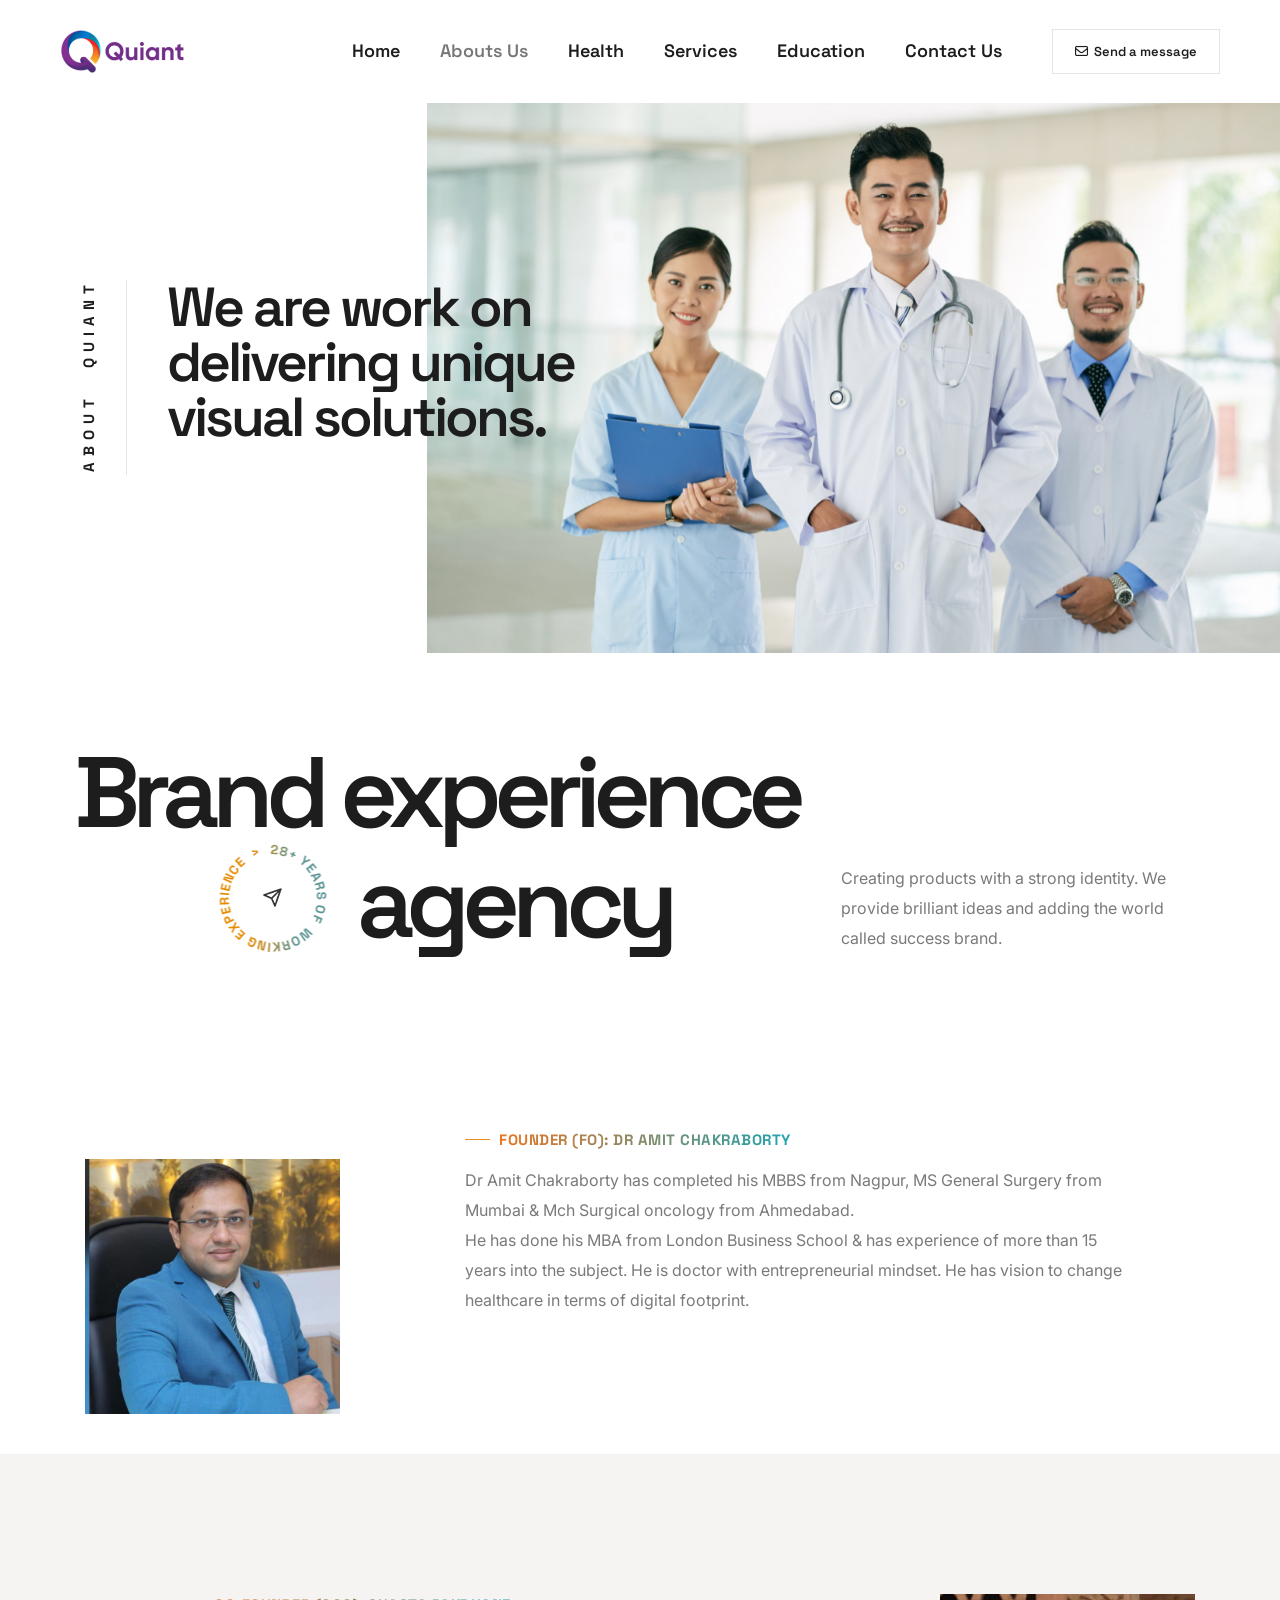
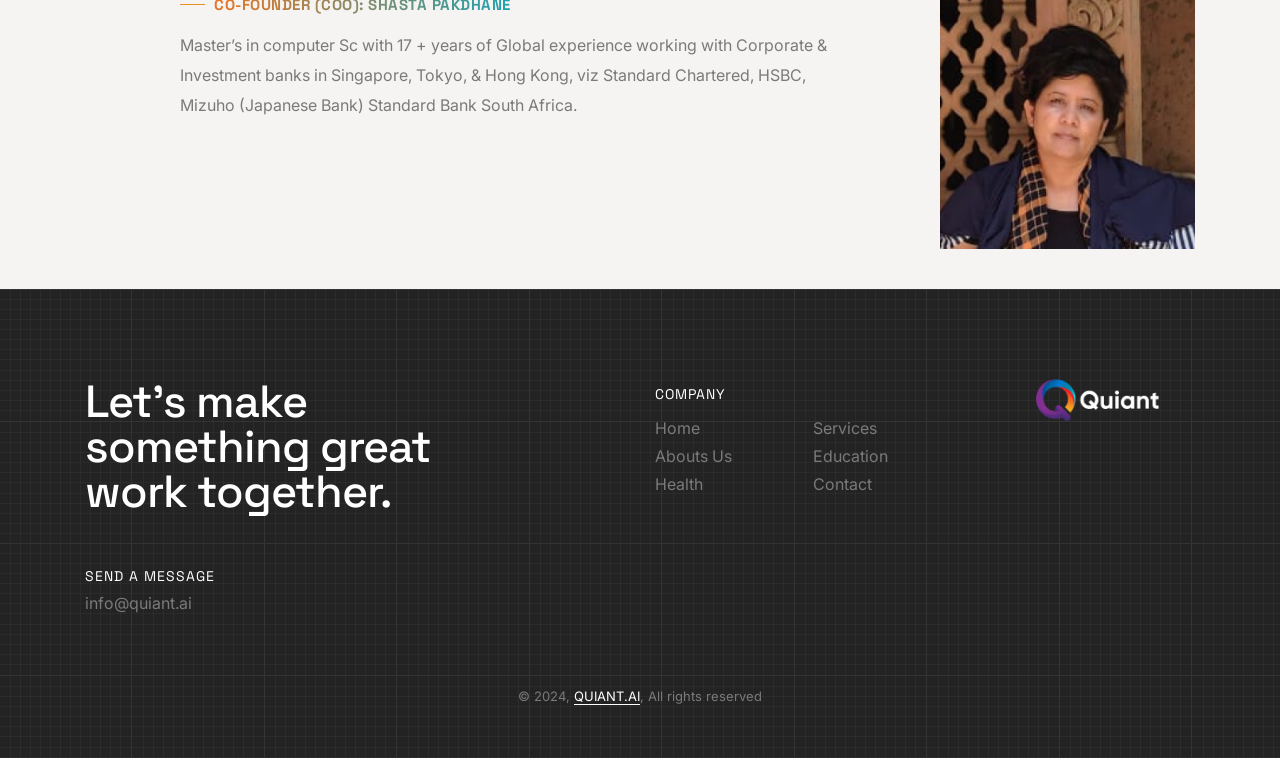
==== commit f444fe3f: "Info@quiant.ai and contact detail changes" ====
--- a/about.html
+++ b/about.html
@@ -61,7 +61,7 @@
           <div class="col-auto text-end d-none d-sm-flex">
             <div class="header-icon">
               <div class="header-button">
-                <a href="mailto:iquiant.ai@gmail.com" class="btn border-1 btn-transparent-light-gray btn-medium left-icon btn-switch-text">
+                <a href="mailto:info@quiant.ai" class="btn border-1 btn-transparent-light-gray btn-medium left-icon btn-switch-text">
                   <span>
                     <span>
                       <i class="fa-regular fa-envelope"></i>
@@ -200,7 +200,7 @@
               <div class="row">
                 <div class="col-lg-5 col-6">
                   <span class="alt-font fs-14 text-uppercase d-block text-white ls-1px lh-24">Send a message</span>
-                  <a href="mailto:iquiant.ai@gmail.com">iquiant.ai@gmail.com</a>
+                  <a href="mailto:info@quiant.ai">info@quiant.ai</a>
                 </div>
               </div>
             </div>
